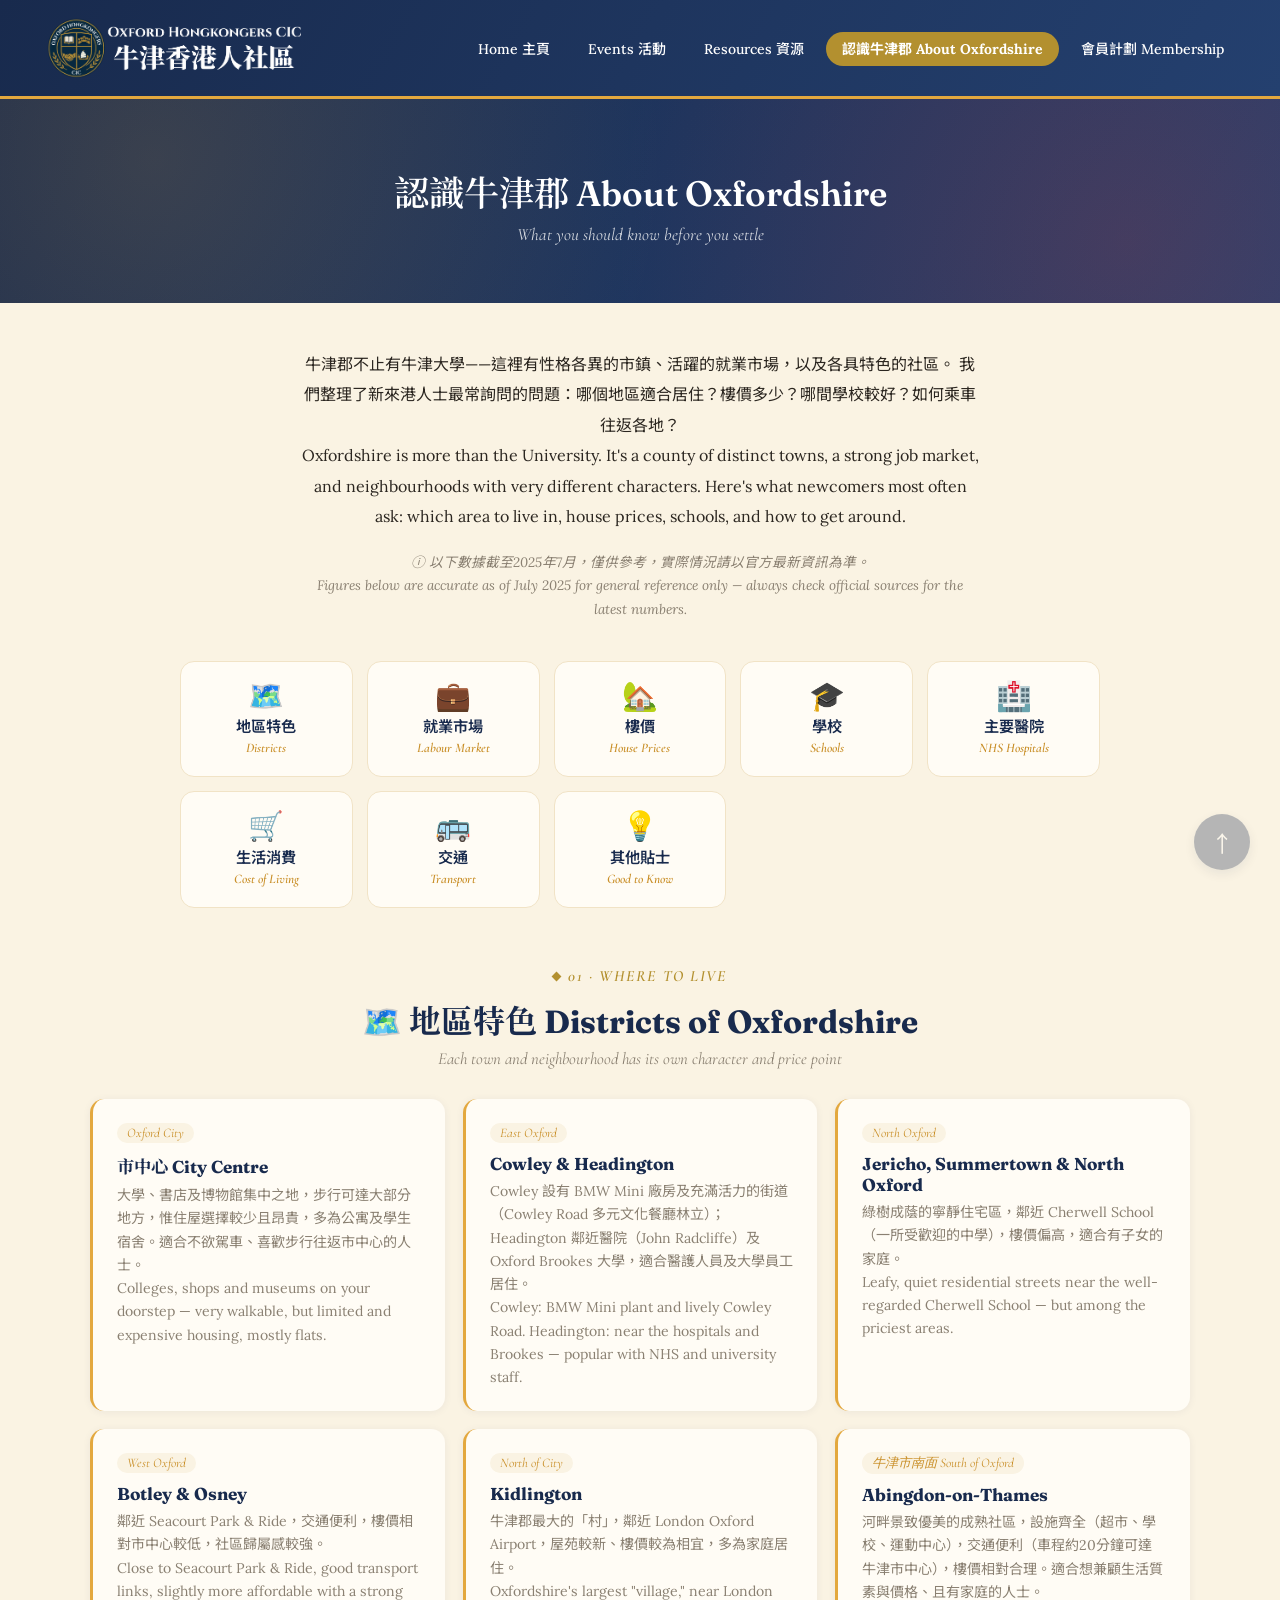
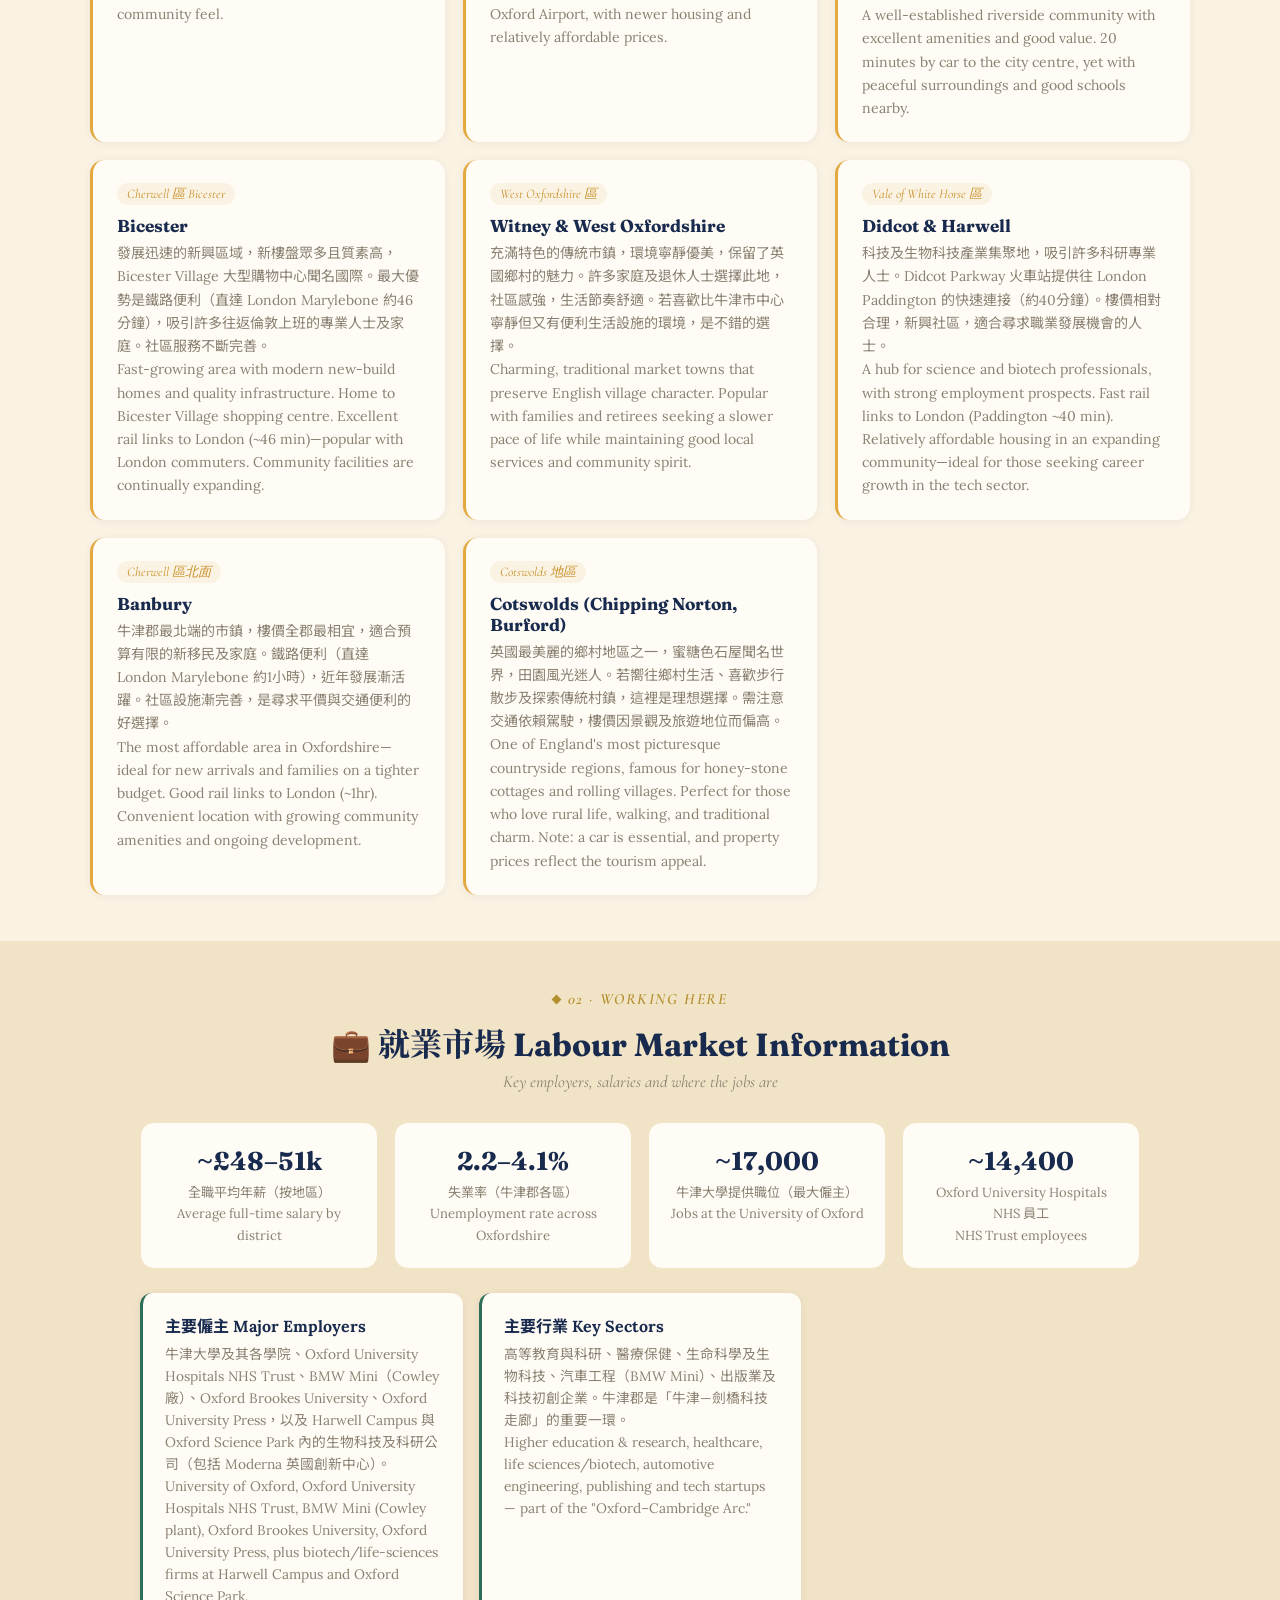
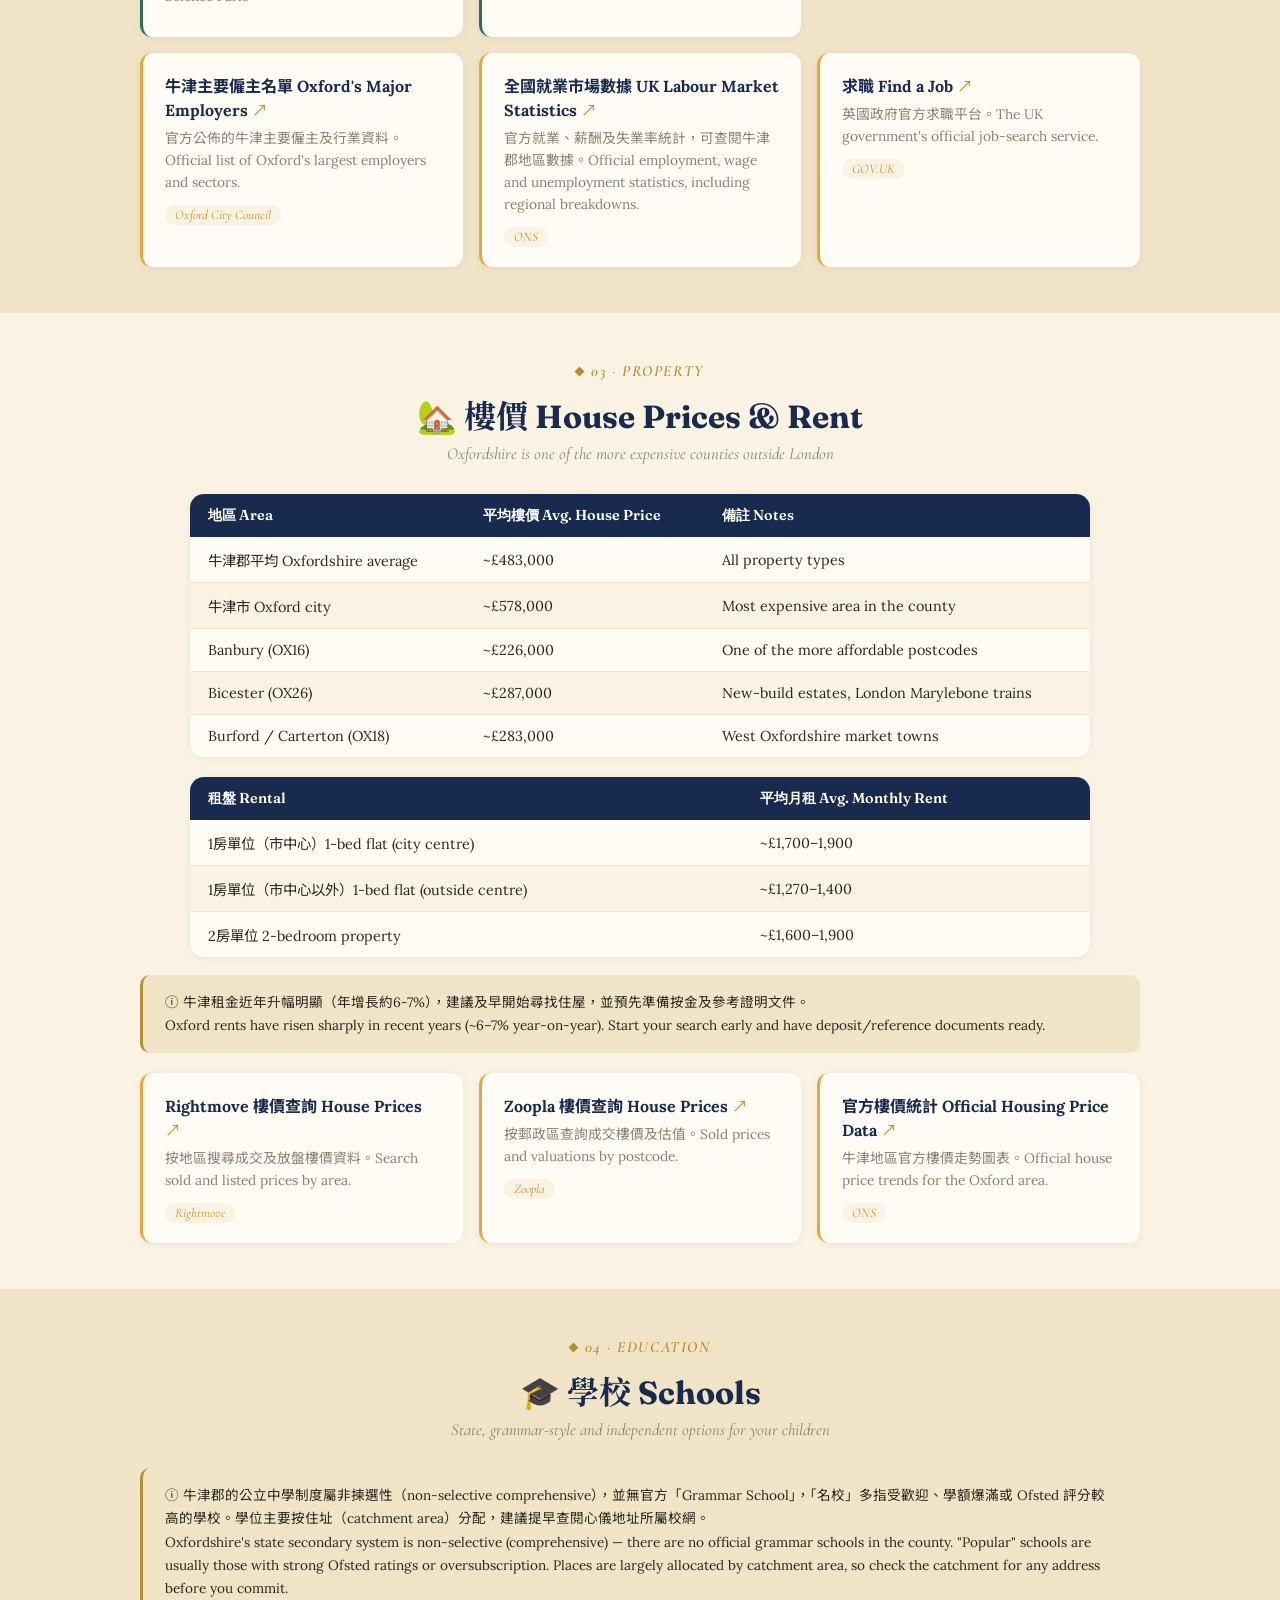
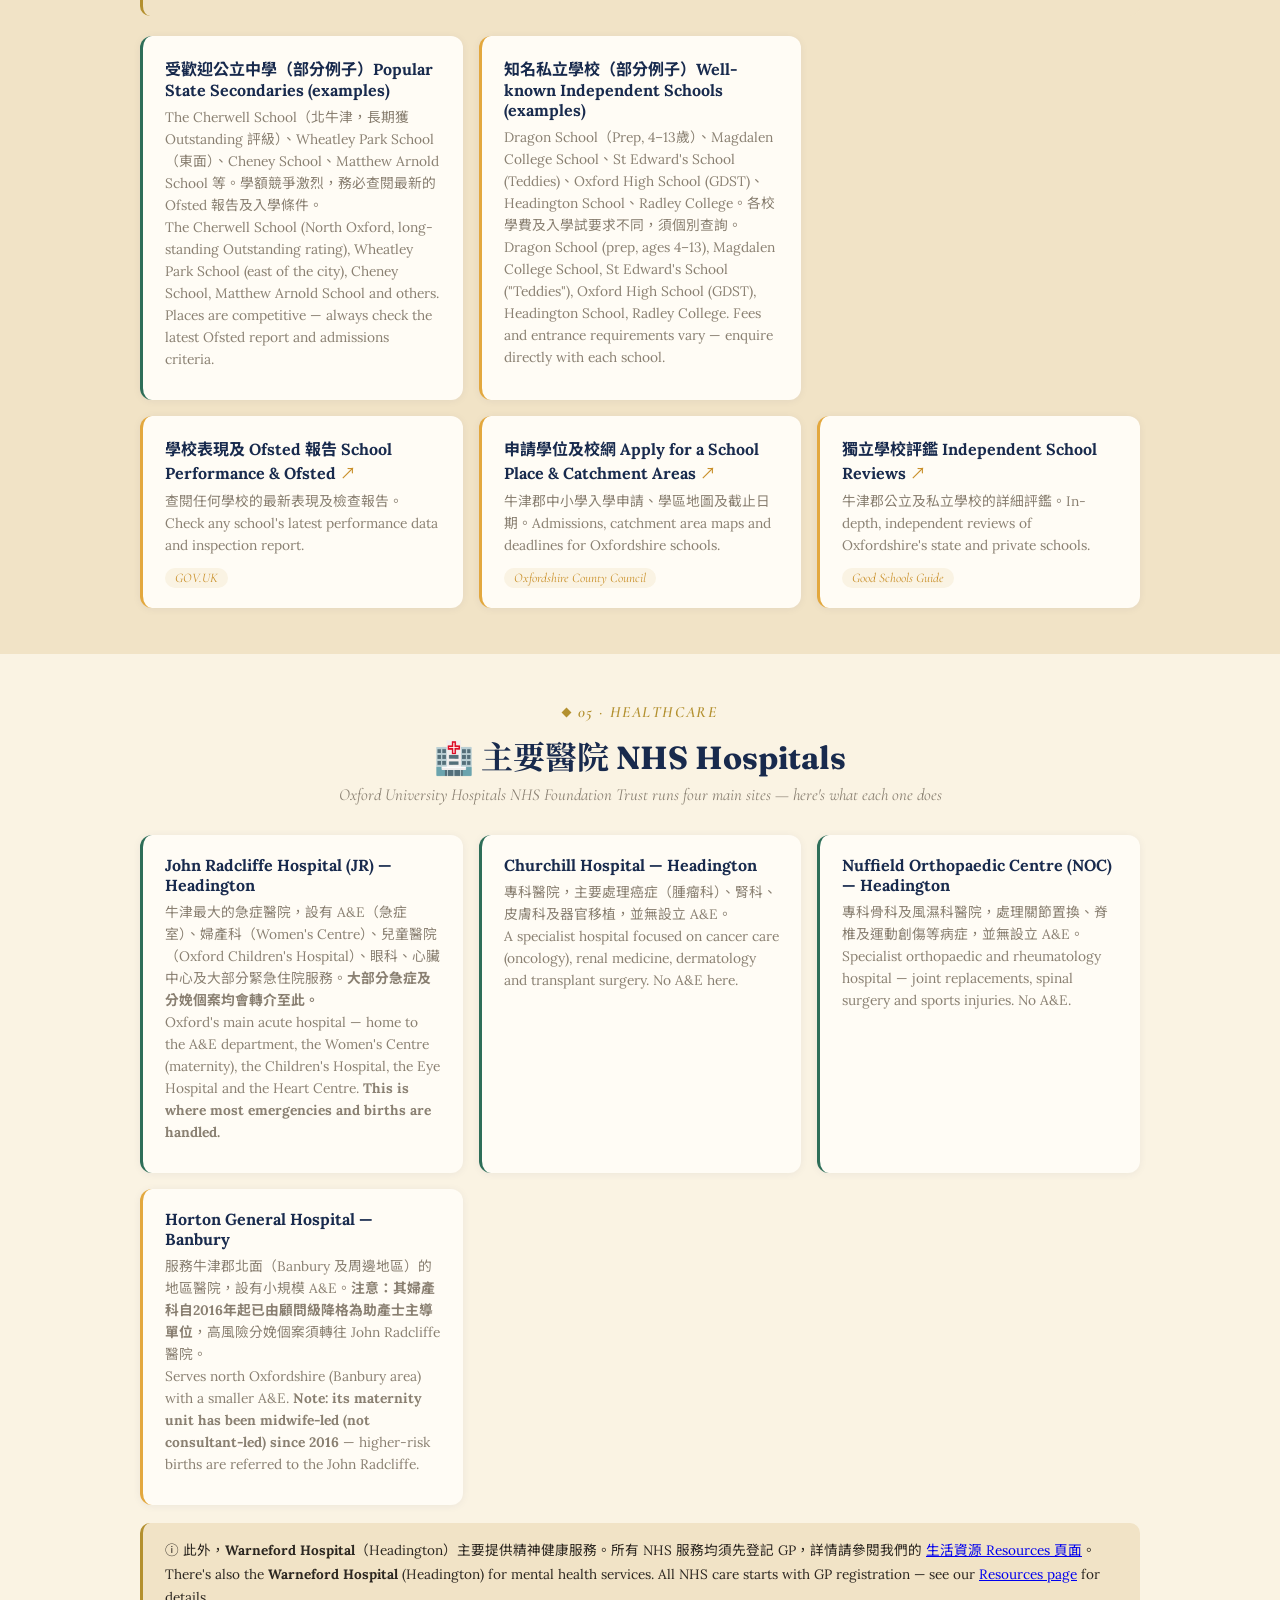
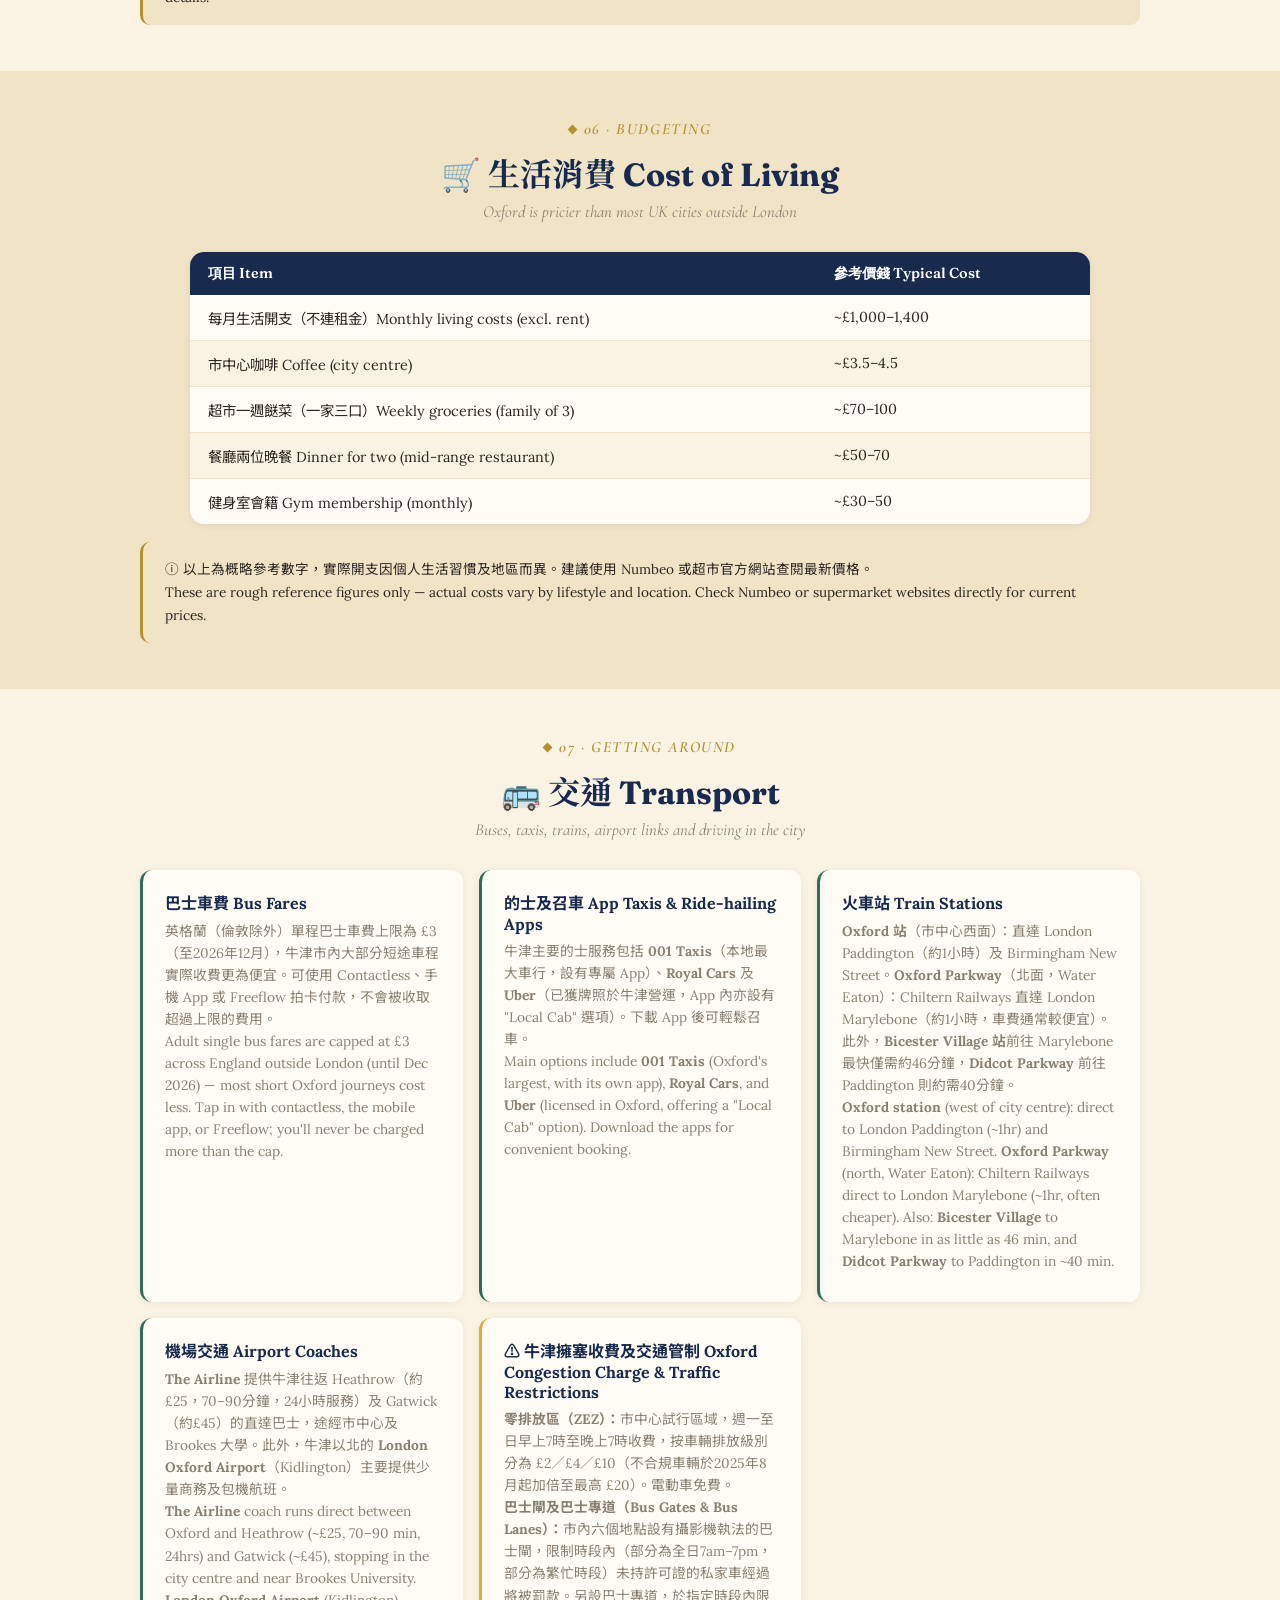
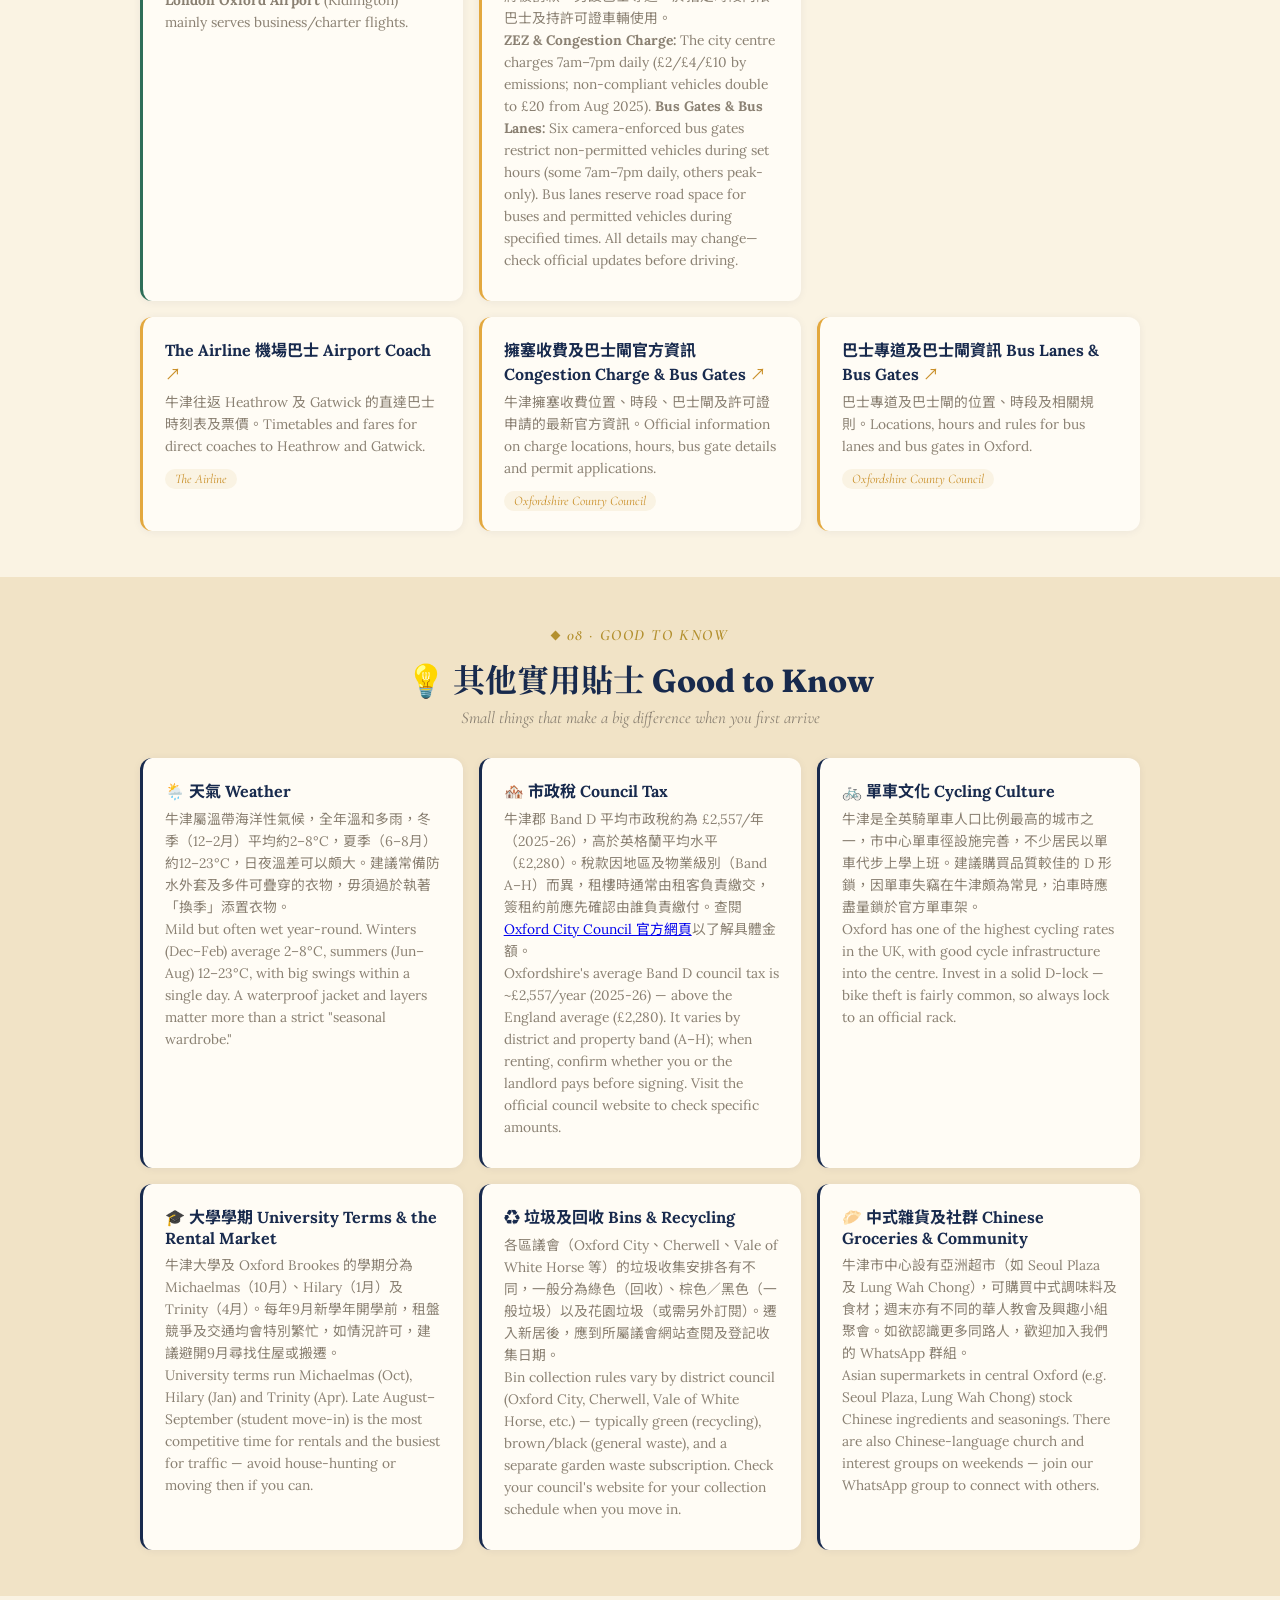
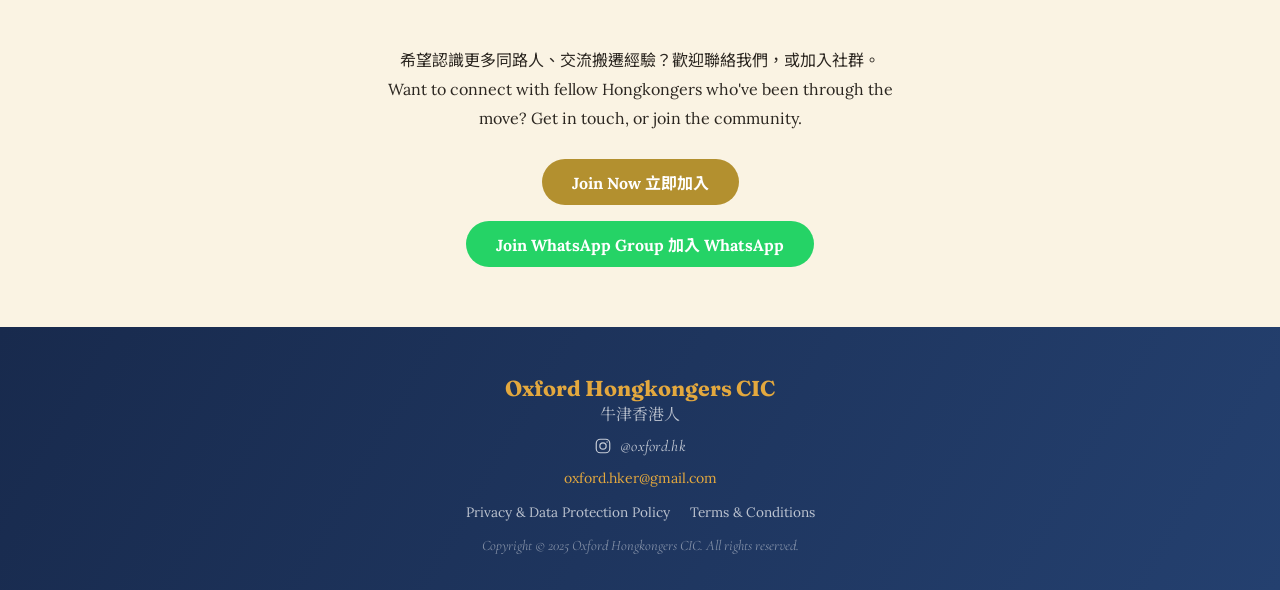
==== about-oxfordshire.html @ fb03f6d5 "Make sticky bar appear only after cat-grid scroll, preserve hero section visibility" ====
<!DOCTYPE html>
<html lang="zh-Hant">
<head>
  <meta charset="UTF-8" />
  <meta name="viewport" content="width=device-width, initial-scale=1.0" />
  <meta name="description" content="A practical guide to Oxfordshire for newcomers — districts, house prices, schools, jobs, cost of living and transport, written for Hongkongers settling in Oxford." />
  <meta name="keywords" content="Oxfordshire guide, Oxford districts, Oxford house prices, Oxford schools, Oxford transport, Oxford cost of living, Hong Kong, BNO" />
  <meta name="robots" content="index, follow" />

  <!-- Open Graph Tags -->
  <meta property="og:title" content="About Oxfordshire — What You Should Know | Oxford Hongkongers CIC" />
  <meta property="og:description" content="Districts, house prices, schools, jobs market, cost of living and transport — a practical guide for newcomers to Oxfordshire." />
  <meta property="og:type" content="website" />
  <meta property="og:url" content="https://oxford-hk.com/about-oxfordshire.html" />

  <title>About Oxfordshire 認識牛津郡 | Oxford Hongkongers CIC</title>
  <link rel="canonical" href="https://oxford-hk.com/about-oxfordshire.html" />
  <link rel="preconnect" href="https://fonts.googleapis.com" />
  <link rel="preconnect" href="https://fonts.gstatic.com" crossorigin />
  <link href="https://fonts.googleapis.com/css2?family=Fraunces:opsz,wght@9..144,400;9..144,600;9..144,700;9..144,900&family=Noto+Serif+TC:wght@700;900&family=Lora:ital,wght@0,400;0,500;0,600;1,400;1,500&family=Noto+Sans+TC:wght@400;500;700&family=Cormorant+Garamond:ital,wght@0,500;0,600;0,700;1,500;1,600&display=swap" rel="stylesheet" />
  <link rel="stylesheet" href="styles.css" />
</head>
<body>

  <nav>
    <a href="index.html" class="nav-logo">
      <img src="LOGO/Oxford Hongkongers Logo (W).png" alt="Oxford Hongkongers CIC - Community for Hong Kong residents" class="logo-img" />
    </a>
    <div class="hamburger" id="hamburger">
      <span></span>
      <span></span>
      <span></span>
    </div>
    <ul class="nav-links" id="navLinks">
      <li><a href="index.html">Home 主頁</a></li>
      <li><a href="events.html">Events 活動</a></li>
      <li><a href="resources.html">Resources 資源</a></li>
      <li><a href="about-oxfordshire.html" class="active">認識牛津郡 About Oxfordshire</a></li>
      <li><a href="membership.html">會員計劃 Membership</a></li>
    </ul>
  </nav>

  <script>
    const hamburger = document.getElementById('hamburger');
    const navLinks = document.getElementById('navLinks');
    hamburger.addEventListener('click', () => {
      hamburger.classList.toggle('active');
      navLinks.classList.toggle('active');
    });
    document.querySelectorAll('.nav-links a').forEach(link => {
      link.addEventListener('click', () => {
        hamburger.classList.remove('active');
        navLinks.classList.remove('active');
      });
    });
  </script>

  <div class="page-hero">
    <h1>認識牛津郡 About Oxfordshire</h1>
    <p class="sub">What you should know before you settle</p>
  </div>

  <!-- INTRO + QUICK NAV -->
  <div class="resource-intro">
    <p>
      牛津郡不止有牛津大學——這裡有性格各異的市鎮、活躍的就業市場，以及各具特色的社區。
      我們整理了新來港人士最常詢問的問題：哪個地區適合居住？樓價多少？哪間學校較好？如何乘車往返各地？<br />
      Oxfordshire is more than the University. It's a county of distinct towns, a strong job market,
      and neighbourhoods with very different characters. Here's what newcomers most often ask:
      which area to live in, house prices, schools, and how to get around.
    </p>
    <p class="disclaimer">
      ⓘ 以下數據截至2025年7月，僅供參考，實際情況請以官方最新資訊為準。<br />
      Figures below are accurate as of July 2025 for general reference only — always check official sources for the latest numbers.
    </p>
  </div>

  <div class="cat-grid">
    <a class="cat-card" href="#districts"><span>🗺️</span>地區特色<small>Districts</small></a>
    <a class="cat-card" href="#jobs"><span>💼</span>就業市場<small>Labour Market</small></a>
    <a class="cat-card" href="#housing"><span>🏡</span>樓價<small>House Prices</small></a>
    <a class="cat-card" href="#schools"><span>🎓</span>學校<small>Schools</small></a>
    <a class="cat-card" href="#hospitals"><span>🏥</span>主要醫院<small>NHS Hospitals</small></a>
    <a class="cat-card" href="#living"><span>🛒</span>生活消費<small>Cost of Living</small></a>
    <a class="cat-card" href="#transport"><span>🚌</span>交通<small>Transport</small></a>
    <a class="cat-card" href="#tips"><span>💡</span>其他貼士<small>Good to Know</small></a>
  </div>

  <!-- STICKY CATEGORY BAR -->
  <div class="sticky-categories">
    <div class="sticky-categories-inner">
      <span class="sticky-categories-label">Jump to:</span>
      <a class="sticky-cat-link" href="#districts">地區</a>
      <a class="sticky-cat-link" href="#jobs">就業</a>
      <a class="sticky-cat-link" href="#housing">樓價</a>
      <a class="sticky-cat-link" href="#schools">學校</a>
      <a class="sticky-cat-link" href="#hospitals">醫院</a>
      <a class="sticky-cat-link" href="#living">消費</a>
      <a class="sticky-cat-link" href="#transport">交通</a>
      <a class="sticky-cat-link" href="#tips">貼士</a>
    </div>
  </div>

  <!-- DISTRICTS -->
  <section class="resource-section" id="districts">
    <div class="section-title" style="padding-top:0;">
      <div class="eyebrow">01 · Where to Live</div>
      <h2>🗺️ 地區特色 Districts of Oxfordshire</h2>
      <p class="sub">Each town and neighbourhood has its own character and price point</p>
    </div>
    <div class="district-grid">
      <div class="district-card">
        <span class="d-tag">Oxford City</span>
        <h3>市中心 City Centre</h3>
        <p>大學、書店及博物館集中之地，步行可達大部分地方，惟住屋選擇較少且昂貴，多為公寓及學生宿舍。適合不欲駕車、喜歡步行往返市中心的人士。<br />Colleges, shops and museums on your doorstep — very walkable, but limited and expensive housing, mostly flats.</p>
      </div>
      <div class="district-card">
        <span class="d-tag">East Oxford</span>
        <h3>Cowley &amp; Headington</h3>
        <p>Cowley 設有 BMW Mini 廠房及充滿活力的街道（Cowley Road 多元文化餐廳林立）；Headington 鄰近醫院（John Radcliffe）及 Oxford Brookes 大學，適合醫護人員及大學員工居住。<br />Cowley: BMW Mini plant and lively Cowley Road. Headington: near the hospitals and Brookes — popular with NHS and university staff.</p>
      </div>
      <div class="district-card">
        <span class="d-tag">North Oxford</span>
        <h3>Jericho, Summertown &amp; North Oxford</h3>
        <p>綠樹成蔭的寧靜住宅區，鄰近 Cherwell School（一所受歡迎的中學），樓價偏高，適合有子女的家庭。<br />Leafy, quiet residential streets near the well-regarded Cherwell School — but among the priciest areas.</p>
      </div>
      <div class="district-card">
        <span class="d-tag">West Oxford</span>
        <h3>Botley &amp; Osney</h3>
        <p>鄰近 Seacourt Park &amp; Ride，交通便利，樓價相對市中心較低，社區歸屬感較強。<br />Close to Seacourt Park &amp; Ride, good transport links, slightly more affordable with a strong community feel.</p>
      </div>
      <div class="district-card">
        <span class="d-tag">North of City</span>
        <h3>Kidlington</h3>
        <p>牛津郡最大的「村」，鄰近 London Oxford Airport，屋苑較新、樓價較為相宜，多為家庭居住。<br />Oxfordshire's largest "village," near London Oxford Airport, with newer housing and relatively affordable prices.</p>
      </div>
      <div class="district-card">
        <span class="d-tag">牛津市南面 South of Oxford</span>
        <h3>Abingdon-on-Thames</h3>
        <p>河畔景致優美的成熟社區，設施齊全（超市、學校、運動中心），交通便利（車程約20分鐘可達牛津市中心），樓價相對合理。適合想兼顧生活質素與價格、且有家庭的人士。<br />A well-established riverside community with excellent amenities and good value. 20 minutes by car to the city centre, yet with peaceful surroundings and good schools nearby.</p>
      </div>
      <div class="district-card">
        <span class="d-tag">Cherwell 區 Bicester</span>
        <h3>Bicester</h3>
        <p>發展迅速的新興區域，新樓盤眾多且質素高，Bicester Village 大型購物中心聞名國際。最大優勢是鐵路便利（直達 London Marylebone 約46分鐘），吸引許多往返倫敦上班的專業人士及家庭。社區服務不斷完善。<br />Fast-growing area with modern new-build homes and quality infrastructure. Home to Bicester Village shopping centre. Excellent rail links to London (~46 min)—popular with London commuters. Community facilities are continually expanding.</p>
      </div>
      <div class="district-card">
        <span class="d-tag">West Oxfordshire 區</span>
        <h3>Witney &amp; West Oxfordshire</h3>
        <p>充滿特色的傳統市鎮，環境寧靜優美，保留了英國鄉村的魅力。許多家庭及退休人士選擇此地，社區感強，生活節奏舒適。若喜歡比牛津市中心寧靜但又有便利生活設施的環境，是不錯的選擇。<br />Charming, traditional market towns that preserve English village character. Popular with families and retirees seeking a slower pace of life while maintaining good local services and community spirit.</p>
      </div>
      <div class="district-card">
        <span class="d-tag">Vale of White Horse 區</span>
        <h3>Didcot &amp; Harwell</h3>
        <p>科技及生物科技產業集聚地，吸引許多科研專業人士。Didcot Parkway 火車站提供往 London Paddington 的快速連接（約40分鐘）。樓價相對合理，新興社區，適合尋求職業發展機會的人士。<br />A hub for science and biotech professionals, with strong employment prospects. Fast rail links to London (Paddington ~40 min). Relatively affordable housing in an expanding community—ideal for those seeking career growth in the tech sector.</p>
      </div>
      <div class="district-card">
        <span class="d-tag">Cherwell 區北面</span>
        <h3>Banbury</h3>
        <p>牛津郡最北端的市鎮，樓價全郡最相宜，適合預算有限的新移民及家庭。鐵路便利（直達 London Marylebone 約1小時），近年發展漸活躍。社區設施漸完善，是尋求平價與交通便利的好選擇。<br />The most affordable area in Oxfordshire—ideal for new arrivals and families on a tighter budget. Good rail links to London (~1hr). Convenient location with growing community amenities and ongoing development.</p>
      </div>
      <div class="district-card">
        <span class="d-tag">Cotswolds 地區</span>
        <h3>Cotswolds (Chipping Norton, Burford)</h3>
        <p>英國最美麗的鄉村地區之一，蜜糖色石屋聞名世界，田園風光迷人。若嚮往鄉村生活、喜歡步行散步及探索傳統村鎮，這裡是理想選擇。需注意交通依賴駕駛，樓價因景觀及旅遊地位而偏高。<br />One of England's most picturesque countryside regions, famous for honey-stone cottages and rolling villages. Perfect for those who love rural life, walking, and traditional charm. Note: a car is essential, and property prices reflect the tourism appeal.</p>
      </div>
    </div>
  </section>

  <!-- LABOUR MARKET -->
  <section class="resource-section alt" id="jobs">
    <div class="section-title" style="padding-top:0;">
      <div class="eyebrow">02 · Working Here</div>
      <h2>💼 就業市場 Labour Market Information</h2>
      <p class="sub">Key employers, salaries and where the jobs are</p>
    </div>

    <div class="stat-grid">
      <div class="stat-card">
        <span class="stat-num">~£48–51k</span>
        <span class="stat-label">全職平均年薪（按地區）<br />Average full-time salary by district</span>
      </div>
      <div class="stat-card">
        <span class="stat-num">2.2–4.1%</span>
        <span class="stat-label">失業率（牛津郡各區）<br />Unemployment rate across Oxfordshire</span>
      </div>
      <div class="stat-card">
        <span class="stat-num">~17,000</span>
        <span class="stat-label">牛津大學提供職位（最大僱主）<br />Jobs at the University of Oxford</span>
      </div>
      <div class="stat-card">
        <span class="stat-num">~14,400</span>
        <span class="stat-label">Oxford University Hospitals NHS 員工<br />NHS Trust employees</span>
      </div>
    </div>

    <div class="resource-list" style="margin-top:24px;">
      <div class="resource-item" style="border-left-color:var(--jade);">
        <div class="r-title">主要僱主 Major Employers</div>
        <div class="r-desc">牛津大學及其各學院、Oxford University Hospitals NHS Trust、BMW Mini（Cowley 廠）、Oxford Brookes University、Oxford University Press，以及 Harwell Campus 與 Oxford Science Park 內的生物科技及科研公司（包括 Moderna 英國創新中心）。<br />University of Oxford, Oxford University Hospitals NHS Trust, BMW Mini (Cowley plant), Oxford Brookes University, Oxford University Press, plus biotech/life-sciences firms at Harwell Campus and Oxford Science Park.</div>
      </div>
      <div class="resource-item" style="border-left-color:var(--jade);">
        <div class="r-title">主要行業 Key Sectors</div>
        <div class="r-desc">高等教育與科研、醫療保健、生命科學及生物科技、汽車工程（BMW Mini）、出版業及科技初創企業。牛津郡是「牛津—劍橋科技走廊」的重要一環。<br />Higher education & research, healthcare, life sciences/biotech, automotive engineering, publishing and tech startups — part of the "Oxford–Cambridge Arc."</div>
      </div>
    </div>

    <div class="resource-list" style="margin-top:16px;">
      <a class="resource-item" href="https://www.oxford.gov.uk/oxfords-economy/major-employers?utm_source=oxfordhkcic" target="_blank" rel="noopener">
        <div class="r-title">牛津主要僱主名單 Oxford's Major Employers <span class="r-arrow">↗</span></div>
        <div class="r-desc">官方公佈的牛津主要僱主及行業資料。Official list of Oxford's largest employers and sectors.</div>
        <span class="r-source">Oxford City Council</span>
      </a>
      <a class="resource-item" href="https://www.ons.gov.uk/employmentandlabourmarket?utm_source=oxfordhkcic" target="_blank" rel="noopener">
        <div class="r-title">全國就業市場數據 UK Labour Market Statistics <span class="r-arrow">↗</span></div>
        <div class="r-desc">官方就業、薪酬及失業率統計，可查閱牛津郡地區數據。Official employment, wage and unemployment statistics, including regional breakdowns.</div>
        <span class="r-source">ONS</span>
      </a>
      <a class="resource-item" href="https://www.gov.uk/find-a-job?utm_source=oxfordhkcic" target="_blank" rel="noopener">
        <div class="r-title">求職 Find a Job <span class="r-arrow">↗</span></div>
        <div class="r-desc">英國政府官方求職平台。The UK government's official job-search service.</div>
        <span class="r-source">GOV.UK</span>
      </a>
    </div>
  </section>

  <!-- HOUSE PRICES -->
  <section class="resource-section" id="housing">
    <div class="section-title" style="padding-top:0;">
      <div class="eyebrow">03 · Property</div>
      <h2>🏡 樓價 House Prices &amp; Rent</h2>
      <p class="sub">Oxfordshire is one of the more expensive counties outside London</p>
    </div>

    <div class="info-table-wrap">
      <table class="info-table">
        <thead>
          <tr>
            <th>地區 Area</th>
            <th>平均樓價 Avg. House Price</th>
            <th>備註 Notes</th>
          </tr>
        </thead>
        <tbody>
          <tr>
            <td>牛津郡平均 Oxfordshire average</td>
            <td>~£483,000</td>
            <td>All property types</td>
          </tr>
          <tr>
            <td>牛津市 Oxford city</td>
            <td>~£578,000</td>
            <td>Most expensive area in the county</td>
          </tr>
          <tr>
            <td>Banbury (OX16)</td>
            <td>~£226,000</td>
            <td>One of the more affordable postcodes</td>
          </tr>
          <tr>
            <td>Bicester (OX26)</td>
            <td>~£287,000</td>
            <td>New-build estates, London Marylebone trains</td>
          </tr>
          <tr>
            <td>Burford / Carterton (OX18)</td>
            <td>~£283,000</td>
            <td>West Oxfordshire market towns</td>
          </tr>
        </tbody>
      </table>
    </div>

    <div class="info-table-wrap" style="margin-top:20px;">
      <table class="info-table">
        <thead>
          <tr>
            <th>租盤 Rental</th>
            <th>平均月租 Avg. Monthly Rent</th>
          </tr>
        </thead>
        <tbody>
          <tr>
            <td>1房單位（市中心）1-bed flat (city centre)</td>
            <td>~£1,700–1,900</td>
          </tr>
          <tr>
            <td>1房單位（市中心以外）1-bed flat (outside centre)</td>
            <td>~£1,270–1,400</td>
          </tr>
          <tr>
            <td>2房單位 2-bedroom property</td>
            <td>~£1,600–1,900</td>
          </tr>
        </tbody>
      </table>
    </div>

    <div class="note-box">
      ⓘ 牛津租金近年升幅明顯（年增長約6-7%），建議及早開始尋找住屋，並預先準備按金及參考證明文件。<br />
      Oxford rents have risen sharply in recent years (~6–7% year-on-year). Start your search early and have deposit/reference documents ready.
    </div>

    <div class="resource-list" style="margin-top:20px;">
      <a class="resource-item" href="https://www.rightmove.co.uk/house-prices/oxfordshire.html?utm_source=oxfordhkcic" target="_blank" rel="noopener">
        <div class="r-title">Rightmove 樓價查詢 House Prices <span class="r-arrow">↗</span></div>
        <div class="r-desc">按地區搜尋成交及放盤樓價資料。Search sold and listed prices by area.</div>
        <span class="r-source">Rightmove</span>
      </a>
      <a class="resource-item" href="https://www.zoopla.co.uk/house-prices/oxfordshire/?utm_source=oxfordhkcic" target="_blank" rel="noopener">
        <div class="r-title">Zoopla 樓價查詢 House Prices <span class="r-arrow">↗</span></div>
        <div class="r-desc">按郵政區查詢成交樓價及估值。Sold prices and valuations by postcode.</div>
        <span class="r-source">Zoopla</span>
      </a>
      <a class="resource-item" href="https://www.ons.gov.uk/visualisations/housingpriceslocal/E07000178/?utm_source=oxfordhkcic" target="_blank" rel="noopener">
        <div class="r-title">官方樓價統計 Official Housing Price Data <span class="r-arrow">↗</span></div>
        <div class="r-desc">牛津地區官方樓價走勢圖表。Official house price trends for the Oxford area.</div>
        <span class="r-source">ONS</span>
      </a>
    </div>
  </section>

  <!-- SCHOOLS -->
  <section class="resource-section alt" id="schools">
    <div class="section-title" style="padding-top:0;">
      <div class="eyebrow">04 · Education</div>
      <h2>🎓 學校 Schools</h2>
      <p class="sub">State, grammar-style and independent options for your children</p>
    </div>

    <div class="note-box">
      ⓘ 牛津郡的公立中學制度屬非揀選性（non-selective comprehensive），並無官方「Grammar School」，「名校」多指受歡迎、學額爆滿或 Ofsted 評分較高的學校。學位主要按住址（catchment area）分配，建議提早查閱心儀地址所屬校網。<br />
      Oxfordshire's state secondary system is non-selective (comprehensive) — there are no official grammar schools in the county. "Popular" schools are usually those with strong Ofsted ratings or oversubscription. Places are largely allocated by catchment area, so check the catchment for any address before you commit.
    </div>

    <div class="resource-list" style="margin-top:20px;">
      <div class="resource-item" style="border-left-color:var(--jade);">
        <div class="r-title">受歡迎公立中學（部分例子）Popular State Secondaries (examples)</div>
        <div class="r-desc">The Cherwell School（北牛津，長期獲 Outstanding 評級）、Wheatley Park School（東面）、Cheney School、Matthew Arnold School 等。學額競爭激烈，務必查閱最新的 Ofsted 報告及入學條件。<br />The Cherwell School (North Oxford, long-standing Outstanding rating), Wheatley Park School (east of the city), Cheney School, Matthew Arnold School and others. Places are competitive — always check the latest Ofsted report and admissions criteria.</div>
      </div>
      <div class="resource-item" style="border-left-color:var(--gold);">
        <div class="r-title">知名私立學校（部分例子）Well-known Independent Schools (examples)</div>
        <div class="r-desc">Dragon School（Prep, 4–13歲）、Magdalen College School、St Edward's School (Teddies)、Oxford High School (GDST)、Headington School、Radley College。各校學費及入學試要求不同，須個別查詢。<br />Dragon School (prep, ages 4–13), Magdalen College School, St Edward's School ("Teddies"), Oxford High School (GDST), Headington School, Radley College. Fees and entrance requirements vary — enquire directly with each school.</div>
      </div>
    </div>

    <div class="resource-list" style="margin-top:16px;">
      <a class="resource-item" href="https://www.gov.uk/school-performance-tables?utm_source=oxfordhkcic" target="_blank" rel="noopener">
        <div class="r-title">學校表現及 Ofsted 報告 School Performance &amp; Ofsted <span class="r-arrow">↗</span></div>
        <div class="r-desc">查閱任何學校的最新表現及檢查報告。Check any school's latest performance data and inspection report.</div>
        <span class="r-source">GOV.UK</span>
      </a>
      <a class="resource-item" href="https://www.oxfordshire.gov.uk/residents/schools/apply-school-place?utm_source=oxfordhkcic" target="_blank" rel="noopener">
        <div class="r-title">申請學位及校網 Apply for a School Place &amp; Catchment Areas <span class="r-arrow">↗</span></div>
        <div class="r-desc">牛津郡中小學入學申請、學區地圖及截止日期。Admissions, catchment area maps and deadlines for Oxfordshire schools.</div>
        <span class="r-source">Oxfordshire County Council</span>
      </a>
      <a class="resource-item" href="https://www.goodschoolsguide.co.uk/best-schools/oxford-and-oxfordshire?utm_source=oxfordhkcic" target="_blank" rel="noopener">
        <div class="r-title">獨立學校評鑑 Independent School Reviews <span class="r-arrow">↗</span></div>
        <div class="r-desc">牛津郡公立及私立學校的詳細評鑑。In-depth, independent reviews of Oxfordshire's state and private schools.</div>
        <span class="r-source">Good Schools Guide</span>
      </a>
    </div>
  </section>

  <!-- NHS HOSPITALS -->
  <section class="resource-section" id="hospitals">
    <div class="section-title" style="padding-top:0;">
      <div class="eyebrow">05 · Healthcare</div>
      <h2>🏥 主要醫院 NHS Hospitals</h2>
      <p class="sub">Oxford University Hospitals NHS Foundation Trust runs four main sites — here's what each one does</p>
    </div>

    <div class="resource-list">
      <div class="resource-item" style="border-left-color:var(--jade);">
        <div class="r-title">John Radcliffe Hospital (JR) — Headington</div>
        <div class="r-desc">牛津最大的急症醫院，設有 A&amp;E（急症室）、婦產科（Women's Centre）、兒童醫院（Oxford Children's Hospital）、眼科、心臟中心及大部分緊急住院服務。<strong>大部分急症及分娩個案均會轉介至此。</strong><br />Oxford's main acute hospital — home to the A&amp;E department, the Women's Centre (maternity), the Children's Hospital, the Eye Hospital and the Heart Centre. <strong>This is where most emergencies and births are handled.</strong></div>
      </div>
      <div class="resource-item" style="border-left-color:var(--jade);">
        <div class="r-title">Churchill Hospital — Headington</div>
        <div class="r-desc">專科醫院，主要處理癌症（腫瘤科）、腎科、皮膚科及器官移植，並無設立 A&amp;E。<br />A specialist hospital focused on cancer care (oncology), renal medicine, dermatology and transplant surgery. No A&amp;E here.</div>
      </div>
      <div class="resource-item" style="border-left-color:var(--jade);">
        <div class="r-title">Nuffield Orthopaedic Centre (NOC) — Headington</div>
        <div class="r-desc">專科骨科及風濕科醫院，處理關節置換、脊椎及運動創傷等病症，並無設立 A&amp;E。<br />Specialist orthopaedic and rheumatology hospital — joint replacements, spinal surgery and sports injuries. No A&amp;E.</div>
      </div>
      <div class="resource-item" style="border-left-color:var(--gold);">
        <div class="r-title">Horton General Hospital — Banbury</div>
        <div class="r-desc">服務牛津郡北面（Banbury 及周邊地區）的地區醫院，設有小規模 A&amp;E。<strong>注意：其婦產科自2016年起已由顧問級降格為助產士主導單位</strong>，高風險分娩個案須轉往 John Radcliffe 醫院。<br />Serves north Oxfordshire (Banbury area) with a smaller A&amp;E. <strong>Note: its maternity unit has been midwife-led (not consultant-led) since 2016</strong> — higher-risk births are referred to the John Radcliffe.</div>
      </div>
    </div>

    <div class="note-box">
      ⓘ 此外，<strong>Warneford Hospital</strong>（Headington）主要提供精神健康服務。所有 NHS 服務均須先登記 GP，詳情請參閱我們的
      <a href="resources.html#health">生活資源 Resources 頁面</a>。<br />
      There's also the <strong>Warneford Hospital</strong> (Headington) for mental health services. All NHS care starts with GP registration — see our <a href="resources.html#health">Resources page</a> for details.
    </div>
  </section>

  <!-- COST OF LIVING -->
  <section class="resource-section alt" id="living">
    <div class="section-title" style="padding-top:0;">
      <div class="eyebrow">06 · Budgeting</div>
      <h2>🛒 生活消費 Cost of Living</h2>
      <p class="sub">Oxford is pricier than most UK cities outside London</p>
    </div>

    <div class="info-table-wrap">
      <table class="info-table">
        <thead>
          <tr>
            <th>項目 Item</th>
            <th>參考價錢 Typical Cost</th>
          </tr>
        </thead>
        <tbody>
          <tr>
            <td>每月生活開支（不連租金）Monthly living costs (excl. rent)</td>
            <td>~£1,000–1,400</td>
          </tr>
          <tr>
            <td>市中心咖啡 Coffee (city centre)</td>
            <td>~£3.5–4.5</td>
          </tr>
          <tr>
            <td>超市一週餸菜（一家三口）Weekly groceries (family of 3)</td>
            <td>~£70–100</td>
          </tr>
          <tr>
            <td>餐廳兩位晚餐 Dinner for two (mid-range restaurant)</td>
            <td>~£50–70</td>
          </tr>
          <tr>
            <td>健身室會籍 Gym membership (monthly)</td>
            <td>~£30–50</td>
          </tr>
        </tbody>
      </table>
    </div>

    <div class="note-box">
      ⓘ 以上為概略參考數字，實際開支因個人生活習慣及地區而異。建議使用 Numbeo 或超市官方網站查閱最新價格。<br />
      These are rough reference figures only — actual costs vary by lifestyle and location. Check Numbeo or supermarket websites directly for current prices.
    </div>
  </section>

  <!-- TRANSPORT -->
  <section class="resource-section" id="transport">
    <div class="section-title" style="padding-top:0;">
      <div class="eyebrow">07 · Getting Around</div>
      <h2>🚌 交通 Transport</h2>
      <p class="sub">Buses, taxis, trains, airport links and driving in the city</p>
    </div>

    <div class="resource-list">
      <div class="resource-item" style="border-left-color:var(--jade);">
        <div class="r-title">巴士車費 Bus Fares</div>
        <div class="r-desc">英格蘭（倫敦除外）單程巴士車費上限為 £3（至2026年12月），牛津市內大部分短途車程實際收費更為便宜。可使用 Contactless、手機 App 或 Freeflow 拍卡付款，不會被收取超過上限的費用。<br />Adult single bus fares are capped at £3 across England outside London (until Dec 2026) — most short Oxford journeys cost less. Tap in with contactless, the mobile app, or Freeflow; you'll never be charged more than the cap.</div>
      </div>
      <div class="resource-item" style="border-left-color:var(--jade);">
        <div class="r-title">的士及召車 App Taxis &amp; Ride-hailing Apps</div>
        <div class="r-desc">牛津主要的士服務包括 <strong>001 Taxis</strong>（本地最大車行，設有專屬 App）、<strong>Royal Cars</strong> 及 <strong>Uber</strong>（已獲牌照於牛津營運，App 內亦設有 "Local Cab" 選項）。下載 App 後可輕鬆召車。<br />Main options include <strong>001 Taxis</strong> (Oxford's largest, with its own app), <strong>Royal Cars</strong>, and <strong>Uber</strong> (licensed in Oxford, offering a "Local Cab" option). Download the apps for convenient booking.</div>
      </div>
      <div class="resource-item" style="border-left-color:var(--jade);">
        <div class="r-title">火車站 Train Stations</div>
        <div class="r-desc"><strong>Oxford 站</strong>（市中心西面）：直達 London Paddington（約1小時）及 Birmingham New Street。<strong>Oxford Parkway</strong>（北面，Water Eaton）：Chiltern Railways 直達 London Marylebone（約1小時，車費通常較便宜）。此外，<strong>Bicester Village 站</strong>前往 Marylebone 最快僅需約46分鐘，<strong>Didcot Parkway</strong> 前往 Paddington 則約需40分鐘。<br /><strong>Oxford station</strong> (west of city centre): direct to London Paddington (~1hr) and Birmingham New Street. <strong>Oxford Parkway</strong> (north, Water Eaton): Chiltern Railways direct to London Marylebone (~1hr, often cheaper). Also: <strong>Bicester Village</strong> to Marylebone in as little as 46 min, and <strong>Didcot Parkway</strong> to Paddington in ~40 min.</div>
      </div>
      <div class="resource-item" style="border-left-color:var(--jade);">
        <div class="r-title">機場交通 Airport Coaches</div>
        <div class="r-desc"><strong>The Airline</strong> 提供牛津往返 Heathrow（約£25，70–90分鐘，24小時服務）及 Gatwick（約£45）的直達巴士，途經市中心及 Brookes 大學。此外，牛津以北的 <strong>London Oxford Airport</strong>（Kidlington）主要提供少量商務及包機航班。<br /><strong>The Airline</strong> coach runs direct between Oxford and Heathrow (~£25, 70–90 min, 24hrs) and Gatwick (~£45), stopping in the city centre and near Brookes University. <strong>London Oxford Airport</strong> (Kidlington) mainly serves business/charter flights.</div>
      </div>
      <div class="resource-item" style="border-left-color:var(--gold);">
        <div class="r-title">⚠️ 牛津擁塞收費及交通管制 Oxford Congestion Charge &amp; Traffic Restrictions</div>
        <div class="r-desc"><strong>零排放區（ZEZ）：</strong>市中心試行區域，週一至日早上7時至晚上7時收費，按車輛排放級別分為 £2／£4／£10（不合規車輛於2025年8月起加倍至最高 £20）。電動車免費。<br /><strong>巴士閘及巴士專道（Bus Gates &amp; Bus Lanes）：</strong>市內六個地點設有攝影機執法的巴士閘，限制時段內（部分為全日7am–7pm，部分為繁忙時段）未持許可證的私家車經過將被罰款。另設巴士專道，於指定時段內限巴士及持許可證車輛使用。<br /><strong>ZEZ &amp; Congestion Charge:</strong> The city centre charges 7am–7pm daily (£2/£4/£10 by emissions; non-compliant vehicles double to £20 from Aug 2025). <strong>Bus Gates &amp; Bus Lanes:</strong> Six camera-enforced bus gates restrict non-permitted vehicles during set hours (some 7am–7pm daily, others peak-only). Bus lanes reserve road space for buses and permitted vehicles during specified times. All details may change—check official updates before driving.</div>
      </div>
    </div>

    <div class="resource-list" style="margin-top:16px;">
      <a class="resource-item" href="https://www.theairline.co.uk/?utm_source=oxfordhkcic" target="_blank" rel="noopener">
        <div class="r-title">The Airline 機場巴士 Airport Coach <span class="r-arrow">↗</span></div>
        <div class="r-desc">牛津往返 Heathrow 及 Gatwick 的直達巴士時刻表及票價。Timetables and fares for direct coaches to Heathrow and Gatwick.</div>
        <span class="r-source">The Airline</span>
      </a>
      <a class="resource-item" href="https://www.oxfordshire.gov.uk/transport-and-travel/oxfords-temporary-congestion-charge-cars/map-locations?utm_source=oxfordhkcic" target="_blank" rel="noopener">
        <div class="r-title">擁塞收費及巴士閘官方資訊 Congestion Charge &amp; Bus Gates <span class="r-arrow">↗</span></div>
        <div class="r-desc">牛津擁塞收費位置、時段、巴士閘及許可證申請的最新官方資訊。Official information on charge locations, hours, bus gate details and permit applications.</div>
        <span class="r-source">Oxfordshire County Council</span>
      </a>
      <a class="resource-item" href="https://www.oxfordshire.gov.uk/transport-and-travel/parking/parking-and-bus-gate-fines/bus-lanes-and-bus-gates?utm_source=oxfordhkcic" target="_blank" rel="noopener">
        <div class="r-title">巴士專道及巴士閘資訊 Bus Lanes &amp; Bus Gates <span class="r-arrow">↗</span></div>
        <div class="r-desc">巴士專道及巴士閘的位置、時段及相關規則。Locations, hours and rules for bus lanes and bus gates in Oxford.</div>
        <span class="r-source">Oxfordshire County Council</span>
      </a>
    </div>
  </section>

  <!-- GOOD TO KNOW / OTHER TIPS -->
  <section class="resource-section alt" id="tips">
    <div class="section-title" style="padding-top:0;">
      <div class="eyebrow">08 · Good to Know</div>
      <h2>💡 其他實用貼士 Good to Know</h2>
      <p class="sub">Small things that make a big difference when you first arrive</p>
    </div>

    <div class="resource-list">
      <div class="resource-item" style="border-left-color:var(--navy);">
        <div class="r-title">🌦️ 天氣 Weather</div>
        <div class="r-desc">牛津屬溫帶海洋性氣候，全年溫和多雨，冬季（12–2月）平均約2–8°C，夏季（6–8月）約12–23°C，日夜溫差可以頗大。建議常備防水外套及多件可疊穿的衣物，毋須過於執著「換季」添置衣物。<br />Mild but often wet year-round. Winters (Dec–Feb) average 2–8°C, summers (Jun–Aug) 12–23°C, with big swings within a single day. A waterproof jacket and layers matter more than a strict "seasonal wardrobe."</div>
      </div>
      <div class="resource-item" style="border-left-color:var(--navy);">
        <div class="r-title">🏘️ 市政稅 Council Tax</div>
        <div class="r-desc">牛津郡 Band D 平均市政稅約為 £2,557/年（2025-26），高於英格蘭平均水平（£2,280）。稅款因地區及物業級別（Band A–H）而異，租樓時通常由租客負責繳交，簽租約前應先確認由誰負責繳付。查閱 <a href="https://www.oxford.gov.uk/council-tax?utm_source=oxfordhkcic" target="_blank" rel="noopener">Oxford City Council 官方網頁</a>以了解具體金額。<br />Oxfordshire's average Band D council tax is ~£2,557/year (2025-26) — above the England average (£2,280). It varies by district and property band (A–H); when renting, confirm whether you or the landlord pays before signing. Visit the official council website to check specific amounts.</div>
      </div>
      <div class="resource-item" style="border-left-color:var(--navy);">
        <div class="r-title">🚲 單車文化 Cycling Culture</div>
        <div class="r-desc">牛津是全英騎單車人口比例最高的城市之一，市中心單車徑設施完善，不少居民以單車代步上學上班。建議購買品質較佳的 D 形鎖，因單車失竊在牛津頗為常見，泊車時應盡量鎖於官方單車架。<br />Oxford has one of the highest cycling rates in the UK, with good cycle infrastructure into the centre. Invest in a solid D-lock — bike theft is fairly common, so always lock to an official rack.</div>
      </div>
      <div class="resource-item" style="border-left-color:var(--navy);">
        <div class="r-title">🎓 大學學期 University Terms &amp; the Rental Market</div>
        <div class="r-desc">牛津大學及 Oxford Brookes 的學期分為 Michaelmas（10月）、Hilary（1月）及 Trinity（4月）。每年9月新學年開學前，租盤競爭及交通均會特別繁忙，如情況許可，建議避開9月尋找住屋或搬遷。<br />University terms run Michaelmas (Oct), Hilary (Jan) and Trinity (Apr). Late August–September (student move-in) is the most competitive time for rentals and the busiest for traffic — avoid house-hunting or moving then if you can.</div>
      </div>
      <div class="resource-item" style="border-left-color:var(--navy);">
        <div class="r-title">♻️ 垃圾及回收 Bins &amp; Recycling</div>
        <div class="r-desc">各區議會（Oxford City、Cherwell、Vale of White Horse 等）的垃圾收集安排各有不同，一般分為綠色（回收）、棕色／黑色（一般垃圾）以及花園垃圾（或需另外訂閱）。遷入新居後，應到所屬議會網站查閱及登記收集日期。<br />Bin collection rules vary by district council (Oxford City, Cherwell, Vale of White Horse, etc.) — typically green (recycling), brown/black (general waste), and a separate garden waste subscription. Check your council's website for your collection schedule when you move in.</div>
      </div>
      <div class="resource-item" style="border-left-color:var(--navy);">
        <div class="r-title">🥟 中式雜貨及社群 Chinese Groceries &amp; Community</div>
        <div class="r-desc">牛津市中心設有亞洲超市（如 Seoul Plaza 及 Lung Wah Chong），可購買中式調味料及食材；週末亦有不同的華人教會及興趣小組聚會。如欲認識更多同路人，歡迎加入我們的 WhatsApp 群組。<br />Asian supermarkets in central Oxford (e.g. Seoul Plaza, Lung Wah Chong) stock Chinese ingredients and seasonings. There are also Chinese-language church and interest groups on weekends — join our WhatsApp group to connect with others.</div>
      </div>
    </div>
  </section>

  <!-- CTA -->
  <div class="events-cta" style="padding-top:50px;">
    <p>希望認識更多同路人、交流搬遷經驗？歡迎聯絡我們，或加入社群。<br />
      Want to connect with fellow Hongkongers who've been through the move? Get in touch, or join the community.</p>
    <div style="display:flex; gap:16px; justify-content:center; flex-wrap:wrap;">
      <a href="membership.html" class="btn-join">Join Now 立即加入</a>
      <a href="https://chat.whatsapp.com/IEmRLbwey91J1ftILgqenw" target="_blank" rel="noopener" class="btn-join" style="background:#25D366;">Join WhatsApp Group 加入 WhatsApp</a>
    </div>
  </div>

  <!-- FLOATING NAV -->
  <a class="floating-nav" href="#" onclick="scrollToCategories(event)" title="Back to Categories">↑</a>

  <footer>
    <div class="footer-logo">
      Oxford Hongkongers CIC
      <span class="zh">牛津香港人</span>
    </div>
    <div class="footer-social">
      <a href="https://www.instagram.com/oxford.hk" target="_blank" title="Instagram">
        <svg viewBox="0 0 24 24" fill="none" stroke="currentColor" stroke-width="1.6"><rect x="3" y="3" width="18" height="18" rx="5.5" /><circle cx="12" cy="12" r="4.2" /><circle cx="17.4" cy="6.6" r="0.9" fill="currentColor" stroke="none" /></svg>
        @oxford.hk
      </a>
    </div>
    <div class="footer-email">
      <a href="mailto:oxford.hker@gmail.com">oxford.hker@gmail.com</a>
    </div>
    <div class="footer-links">
      <a href="privacy.html">Privacy &amp; Data Protection Policy</a>
      <a href="terms.html">Terms &amp; Conditions</a>
    </div>
    <div class="footer-copy">Copyright &copy; 2025 Oxford Hongkongers CIC. All rights reserved.</div>
  </footer>

  <script>
    function scrollToCategories(e) {
      e.preventDefault();
      window.scrollTo({ top: 0, behavior: 'smooth' });
    }

    // Show/hide sticky bar based on scroll (only after cat-grid)
    const stickyBar = document.querySelector('.sticky-categories');
    const catGrid = document.querySelector('.cat-grid');

    window.addEventListener('scroll', () => {
      const catGridBottom = catGrid.offsetTop + catGrid.offsetHeight;
      if (window.scrollY > catGridBottom + 100) {
        stickyBar.style.display = 'block';
      } else {
        stickyBar.style.display = 'none';
      }
    });

    // Show/hide floating nav based on scroll
    const floatingNav = document.querySelector('.floating-nav');
    window.addEventListener('scroll', () => {
      if (window.scrollY > 300) {
        floatingNav.style.opacity = '1';
        floatingNav.style.pointerEvents = 'auto';
      } else {
        floatingNav.style.opacity = '0.3';
        floatingNav.style.pointerEvents = 'none';
      }
    });
    floatingNav.style.opacity = '0.3';
    floatingNav.style.transition = 'opacity 0.3s ease';
    stickyBar.style.transition = 'all 0.3s ease';
  </script>
  <script src="scripts.js"></script>
</body>
</html>
---- styles.css ----
@charset "UTF-8";

* {
  margin: 0;
  padding: 0;
  box-sizing: border-box;
}

:root {
  /* ── Ink (collegiate blue) ── */
  --navy: #182a4d;
  --navy-light: #24406f;

  /* ── Accents ── */
  --gold: #e3a83e;
  --gold-dark: #c98f28;
  --neon: #b3902f;
  --neon-dark: #8f7226;
  --jade: #2e6e58;

  /* ── Warm neutrals ── */
  --white: #ffffff;
  --paper: #fffcf5;
  --stone: #faf3e3;
  --stone-2: #f1e3c6;
  --light-gray: #f1e3c6;
  --gray: #8a8072;
  --text: #2b2620;
}

html {
  scroll-behavior: smooth;
}

body {
  font-family: 'Lora', 'Noto Sans TC', 'Segoe UI', serif;
  color: var(--text);
  background: var(--stone);
}

h1, h2, h3, .display {
  font-family: 'Fraunces', 'Noto Serif TC', 'Segoe UI', serif;
}

::selection {
  background: var(--neon);
  color: var(--white);
}

a:focus-visible,
button:focus-visible,
input:focus-visible,
textarea:focus-visible {
  outline: 2px solid var(--neon);
  outline-offset: 2px;
}

@media (prefers-reduced-motion: reduce) {
  html { scroll-behavior: auto; }
  * { animation-duration: 0.001ms !important; transition-duration: 0.001ms !important; }
}

/* ── SCROLL REVEAL ── */
.reveal {
  opacity: 0;
  transform: translateY(18px);
  transition: opacity 0.6s ease, transform 0.6s ease;
}

.reveal.in-view {
  opacity: 1;
  transform: translateY(0);
}

/* ── EYEBROW LABEL ── */
.eyebrow {
  display: inline-flex;
  align-items: center;
  gap: 8px;
  font-family: 'Cormorant Garamond', 'Noto Sans TC', serif;
  font-style: italic;
  font-size: 0.98rem;
  font-weight: 600;
  letter-spacing: 0.1em;
  text-transform: uppercase;
  color: var(--neon);
  margin-bottom: 10px;
}

.eyebrow::before {
  content: '';
  width: 7px;
  height: 7px;
  background: var(--neon);
  transform: rotate(45deg);
  flex-shrink: 0;
}

.eyebrow.on-dark {
  color: var(--gold);
}

.eyebrow.on-dark::before {
  background: var(--gold);
}

/* ── NAV ── */
nav {
  background: linear-gradient(120deg, var(--navy) 0%, var(--navy-light) 100%);
  display: flex;
  align-items: center;
  justify-content: space-between;
  padding: 0 40px;
  height: auto;
  position: sticky;
  top: 0;
  z-index: 100;
  border-bottom: 3px solid var(--gold);
}

.hamburger {
  display: none;
  flex-direction: column;
  cursor: pointer;
  gap: 6px;
}

.hamburger span {
  width: 28px;
  height: 3px;
  background: var(--white);
  border-radius: 2px;
  transition: all 0.3s;
}

.hamburger.active span:nth-child(1) {
  transform: rotate(45deg) translate(8px, 8px);
}

.hamburger.active span:nth-child(2) {
  opacity: 0;
}

.hamburger.active span:nth-child(3) {
  transform: rotate(-45deg) translate(7px, -7px);
}

@media (max-width: 768px) {
  nav {
    padding: 12px 20px;
  }

  .hamburger {
    display: flex;
  }

  .nav-links {
    position: absolute;
    top: 100%;
    left: 0;
    right: 0;
    background: var(--navy);
    flex-direction: column;
    gap: 0;
    max-height: 0;
    overflow: hidden;
    transition: max-height 0.3s ease;
  }

  .nav-links.active {
    max-height: 500px;
    padding: 20px 0;
  }

  .nav-links li {
    width: 100%;
  }

  .nav-links a {
    display: block;
    padding: 15px 20px;
    border-radius: 0;
    font-size: 16px;
  }

  .nav-links a:hover {
    background: rgba(227, 168, 62, 0.2);
  }

  .nav-links a.active {
    background: var(--neon);
  }
}

.nav-logo {
  display: flex;
  align-items: center;
  text-decoration: none;
}

.nav-logo .logo-img {
  height: 96px;
  width: auto;
}

.nav-links {
  display: flex;
  align-items: center;
  gap: 6px;
  list-style: none;
}

.nav-links a {
  color: var(--white);
  text-decoration: none;
  padding: 8px 16px;
  border-radius: 999px;
  font-size: 14px;
  font-weight: 500;
  transition: background 0.2s, color 0.2s;
  white-space: nowrap;
}

.nav-links a:hover {
  background: rgba(255,255,255,0.14);
}

.nav-links a.active {
  background: var(--neon);
  color: var(--white);
  font-weight: 700;
}

/* ── HERO ── */
.hero {
  position: relative;
  min-height: 400px;
  background: var(--stone);
  display: flex;
  align-items: center;
  justify-content: center;
  text-align: center;
  overflow: hidden;
  padding: 32px 20px 0;
}

.hero-hills {
  position: absolute;
  left: 0;
  right: 0;
  bottom: -1px;
  width: 100%;
  height: auto;
  z-index: 0;
}

.hero-hills .hill-1 { fill: var(--navy); display: none; }
.hero-hills .hill-2 { fill: var(--navy-light); opacity: 0.55; display: none; }
.hero-hills .hill-3 { fill: var(--gold); opacity: 0.32; }

.hero-content {
  position: relative;
  z-index: 1;
  color: var(--navy);
  padding: 0 20px 40px;
  max-width: 760px;
}

.hero-chip {
  display: inline-flex;
  align-items: center;
  gap: 8px;
  font-family: 'Cormorant Garamond', serif;
  font-style: italic;
  font-size: 1rem;
  font-weight: 600;
  letter-spacing: 0.08em;
  text-transform: uppercase;
  color: var(--navy);
  background: var(--paper);
  border: 1.5px dashed var(--neon);
  padding: 6px 16px;
  border-radius: 999px;
  transform: rotate(-2deg);
  margin-bottom: 22px;
  box-shadow: 0 3px 10px rgba(24,42,77,0.1);
}

.hero-content h1 {
  font-size: 3rem;
  font-weight: 600;
  line-height: 1.15;
  margin-bottom: 8px;
  color: var(--navy);
}

.hero-content h1 .zh {
  display: block;
  font-size: 1.9rem;
  font-weight: 900;
  margin-top: 10px;
}

.hero-underline {
  display: inline-block;
  position: relative;
}

.hero-underline::after {
  content: '';
  position: absolute;
  left: -2%;
  right: -2%;
  bottom: 0.06em;
  height: 0.32em;
  background: var(--neon);
  opacity: 0.35;
  z-index: -1;
  transform: rotate(-1deg);
}

.hero-content p {
  font-size: 1.08rem;
  color: var(--gray);
  line-height: 1.7;
  margin-top: 20px;
}

/* ── ABOUT ── */
.about {
  background: var(--paper);
  padding: 80px 40px;
  max-width: 900px;
  margin: 40px auto;
  text-align: center;
  border-radius: 24px;
  box-shadow: 0 2px 24px rgba(24,42,77,0.06);
}

.about h2 {
  color: var(--navy);
  font-size: 2rem;
  margin-bottom: 6px;
}

.about .sub {
  color: var(--gray);
  font-size: 1.1rem;
  margin-bottom: 24px;
  font-family: 'Cormorant Garamond', serif;
  font-style: italic;
  letter-spacing: 0.03em;
}

.about p {
  line-height: 1.9;
  color: var(--text);
  font-size: 1rem;
}

/* ── SECTION TITLES ── */
.section-title {
  text-align: center;
  padding: 56px 20px 10px;
}

.section-title h2 {
  color: var(--navy);
  font-size: 2rem;
}

.section-title .sub {
  color: var(--gray);
  margin-top: 6px;
  font-size: 1.05rem;
  font-family: 'Cormorant Garamond', serif;
  font-style: italic;
}

/* ── EVENTS CTA (homepage) ── */
.events-cta {
  max-width: 560px;
  margin: 0 auto;
  padding: 10px 20px 60px;
  text-align: center;
}

.events-cta p {
  color: var(--text);
  line-height: 1.8;
  margin-bottom: 26px;
}

/* ── RESOURCES ── */
.resource-intro {
  max-width: 760px;
  margin: 0 auto;
  padding: 46px 40px 10px;
  text-align: center;
}

.resource-intro p {
  color: var(--text);
  line-height: 1.9;
  font-size: 1rem;
}

.resource-intro .disclaimer {
  margin-top: 20px;
  font-size: 0.85rem;
  color: var(--gray);
  font-style: italic;
  line-height: 1.7;
}

.cat-grid {
  display: grid;
  grid-template-columns: repeat(auto-fill, minmax(150px, 1fr));
  gap: 14px;
  max-width: 1000px;
  margin: 30px auto 10px;
  padding: 0 40px;
}

.cat-card {
  display: flex;
  flex-direction: column;
  align-items: center;
  gap: 4px;
  padding: 20px 14px;
  background: var(--paper);
  border: 1.5px solid var(--stone-2);
  border-radius: 14px;
  text-decoration: none;
  color: var(--navy);
  font-weight: 600;
  font-size: 0.95rem;
  text-align: center;
  transition: transform 0.2s ease, border-color 0.2s ease, box-shadow 0.2s ease;
}

.cat-card span {
  font-size: 1.8rem;
  line-height: 1;
}

.cat-card small {
  font-family: 'Cormorant Garamond', serif;
  font-style: italic;
  font-size: 0.82rem;
  color: var(--gold-dark);
}

.cat-card:hover {
  transform: translateY(-4px);
  border-color: var(--gold);
  box-shadow: 0 8px 20px rgba(24,42,77,0.12);
}

.resource-section {
  padding: 46px 40px;
  scroll-margin-top: 90px;
}

.resource-section.alt {
  background: var(--stone-2);
}

.resource-list {
  display: grid;
  grid-template-columns: repeat(auto-fill, minmax(320px, 1fr));
  gap: 16px;
  max-width: 1000px;
  margin: 20px auto 0;
}

.resource-item {
  display: block;
  position: relative;
  background: var(--paper);
  border-radius: 12px;
  padding: 20px 22px;
  border-left: 3px solid var(--gold);
  text-decoration: none;
  box-shadow: 0 1px 8px rgba(24,42,77,0.06);
  transition: transform 0.2s ease, box-shadow 0.2s ease, border-color 0.2s ease;
}

.resource-item:hover {
  transform: translateY(-3px);
  border-left-color: var(--neon);
  box-shadow: 0 10px 22px rgba(24,42,77,0.13);
}

.resource-item .r-title {
  color: var(--navy);
  font-weight: 700;
  font-size: 1rem;
  margin-bottom: 6px;
}

.resource-item .r-arrow {
  color: var(--gold-dark);
  font-weight: 400;
  transition: transform 0.2s ease;
  display: inline-block;
}

.resource-item:hover .r-arrow {
  transform: translate(2px, -2px);
  color: var(--neon);
}

.resource-item .r-desc {
  color: var(--gray);
  font-size: 0.86rem;
  line-height: 1.6;
  margin-bottom: 10px;
}

.resource-item .r-source {
  display: inline-block;
  font-family: 'Cormorant Garamond', serif;
  font-style: italic;
  font-size: 0.82rem;
  color: var(--gold-dark);
  background: var(--stone);
  padding: 2px 10px;
  border-radius: 999px;
}

/* ── DISTRICT / INFO CARDS ── */
.district-grid {
  display: grid;
  grid-template-columns: repeat(auto-fill, minmax(280px, 1fr));
  gap: 18px;
  max-width: 1100px;
  margin: 20px auto 0;
}

.district-card {
  background: var(--paper);
  border-radius: 14px;
  padding: 22px 24px;
  border-left: 3px solid var(--gold);
  box-shadow: 0 1px 8px rgba(24,42,77,0.06);
}

.district-card h3 {
  color: var(--navy);
  font-size: 1.08rem;
  margin-bottom: 6px;
}

.district-card .d-tag {
  display: inline-block;
  font-family: 'Cormorant Garamond', serif;
  font-style: italic;
  font-size: 0.82rem;
  color: var(--gold-dark);
  background: var(--stone);
  padding: 2px 10px;
  border-radius: 999px;
  margin-bottom: 10px;
}

.district-card p {
  color: var(--gray);
  font-size: 0.88rem;
  line-height: 1.65;
}

/* ── STAT CARDS ── */
.stat-grid {
  display: grid;
  grid-template-columns: repeat(auto-fill, minmax(200px, 1fr));
  gap: 16px;
  max-width: 1000px;
  margin: 20px auto 0;
}

.stat-card {
  background: var(--paper);
  border-radius: 14px;
  padding: 22px 20px;
  text-align: center;
  border: 1.5px solid var(--stone-2);
}

.stat-card .stat-num {
  font-family: 'Fraunces', serif;
  font-size: 1.6rem;
  font-weight: 700;
  color: var(--navy);
  display: block;
  margin-bottom: 4px;
}

.stat-card .stat-label {
  font-size: 0.82rem;
  color: var(--gray);
  line-height: 1.5;
}

/* ── INFO TABLE ── */
.info-table-wrap {
  max-width: 900px;
  margin: 20px auto 0;
  overflow-x: auto;
  background: var(--paper);
  border-radius: 14px;
  box-shadow: 0 1px 8px rgba(24,42,77,0.06);
}

.info-table {
  width: 100%;
  border-collapse: collapse;
  font-size: 0.9rem;
}

.info-table th {
  background: var(--navy);
  color: var(--white);
  text-align: left;
  padding: 12px 18px;
  font-family: 'Fraunces', serif;
  font-weight: 600;
  white-space: nowrap;
}

.info-table td {
  padding: 12px 18px;
  border-bottom: 1px solid var(--stone-2);
  color: var(--text);
}

.info-table tr:last-child td {
  border-bottom: none;
}

.info-table tr:nth-child(even) {
  background: var(--stone);
}

/* ── NOTE BOX ── */
.note-box {
  max-width: 1000px;
  margin: 18px auto 0;
  background: var(--stone-2);
  border-left: 3px solid var(--neon);
  border-radius: 10px;
  padding: 16px 22px;
  font-size: 0.85rem;
  color: var(--text);
  line-height: 1.7;
}

/* ── EMERGENCY BOX ── */
.emergency-wrap {
  padding: 20px 40px 10px;
}

.emergency-box {
  max-width: 760px;
  margin: 0 auto;
  background: var(--navy);
  color: var(--white);
  border-radius: 18px;
  padding: 32px 36px;
  border: 2px solid var(--neon);
}

.emergency-box .eyebrow {
  color: var(--gold);
}

.emergency-box .eyebrow::before {
  background: var(--gold);
}

.emergency-box h3 {
  color: var(--white);
  font-size: 1.4rem;
  margin-bottom: 18px;
}

.emergency-list {
  list-style: none;
  display: grid;
  gap: 12px;
}

.emergency-list li {
  display: flex;
  align-items: baseline;
  gap: 16px;
}

.emergency-list strong {
  flex: 0 0 auto;
  min-width: 108px;
  font-family: 'Fraunces', serif;
  font-size: 1.15rem;
  color: var(--gold);
}

.emergency-list span {
  color: rgba(255,255,255,0.82);
  font-size: 0.9rem;
  line-height: 1.5;
}

/* ── LUMA EMBED ── */
.luma-section {
  padding: 30px 60px 50px;
  max-width: 1100px;
  margin: 0 auto;
}

.luma-placeholder {
  border: 2px dashed var(--gold);
  border-radius: 16px;
  padding: 40px;
  text-align: center;
  color: var(--gray);
  background: var(--paper);
  font-size: 0.95rem;
  line-height: 1.8;
}

.luma-placeholder code {
  display: block;
  margin: 14px auto;
  background: var(--stone-2);
  padding: 10px 16px;
  border-radius: 6px;
  font-size: 0.82rem;
  color: var(--text);
  max-width: 600px;
  text-align: left;
  word-break: break-all;
}

/* ── EVENT HIGHLIGHTS (photo gallery) ── */
.highlights-scroll {
  display: flex;
  gap: 20px;
  overflow-x: auto;
  padding: 24px 60px 56px;
  max-width: 1200px;
  margin: 0 auto;
  scroll-snap-type: x proximity;
  scrollbar-width: thin;
  scrollbar-color: var(--gold) transparent;
}

.highlight-item {
  position: relative;
  flex: 0 0 auto;
  width: 240px;
  height: 300px;
  border-radius: 14px;
  overflow: hidden;
  cursor: pointer;
  scroll-snap-align: start;
  background: linear-gradient(135deg, var(--navy) 0%, var(--navy-light) 100%);
  box-shadow: 0 2px 14px rgba(24,42,77,0.12);
  transition: transform 0.25s ease, box-shadow 0.25s ease;
}

.highlight-item:hover {
  transform: translateY(-6px);
  box-shadow: 0 14px 28px rgba(24,42,77,0.2);
}

.highlight-item .ph-icon {
  position: absolute;
  inset: 0;
  display: flex;
  align-items: center;
  justify-content: center;
  font-size: 2.4rem;
  opacity: 0.5;
}

.highlight-item img {
  position: absolute;
  inset: 0;
  width: 100%;
  height: 100%;
  object-fit: cover;
  opacity: 0;
  transition: opacity 0.3s ease;
}

.lightbox-content {
  position: relative;
  max-width: 90vw;
  max-height: 90vh;
  animation: slideIn 0.3s;
  background: var(--paper);
  border-radius: 12px;
  overflow: hidden;
  box-shadow: 0 10px 40px rgba(0,0,0,0.4);
}

.lightbox-content img {
  display: block;
  max-width: 100%;
  max-height: calc(90vh - 200px);
  width: 100%;
  object-fit: cover;
}

.lightbox-content .close-btn {
  top: 10px;
  right: 10px;
  background: rgba(0,0,0,0.6);
  color: white;
  border-radius: 50%;
  width: 36px;
  height: 36px;
  display: flex;
  align-items: center;
  justify-content: center;
}

.lightbox-content .close-btn:hover {
  background: rgba(0,0,0,0.8);
}

#highlightDesc {
  padding: 20px;
  background: var(--paper);
}

/* ── PAST EVENTS ── */
.past-events-section {
  background: var(--stone-2);
  padding: 56px 60px;
}

.collapsible-toggle {
  background: var(--paper);
  border: 1.5px solid var(--navy);
  cursor: pointer;
  display: inline-flex;
  align-items: center;
  gap: 10px;
  font-size: 0.95rem;
  color: var(--navy);
  font-weight: 700;
  padding: 10px 22px;
  border-radius: 999px;
  margin: 0 auto 24px;
  transition: background 0.2s, color 0.2s;
}

.collapsible-toggle:hover {
  background: var(--navy);
  color: var(--white);
}

.collapsible-toggle .arrow {
  transition: transform 0.3s;
  display: inline-block;
}

.collapsible-toggle.open .arrow {
  transform: rotate(180deg);
}

/* ── EVENTS GRID ── */
.events-grid {
  display: grid;
  grid-template-columns: repeat(auto-fill, minmax(280px, 1fr));
  gap: 28px;
  padding: 30px 60px 60px;
  max-width: 1200px;
  margin: 0 auto;
}

.event-card {
  background: var(--paper);
  border-radius: 14px;
  box-shadow: 0 2px 14px rgba(24,42,77,0.09);
  overflow: hidden;
  cursor: pointer;
  transition: transform 0.25s ease, box-shadow 0.25s ease;
}

.event-card:hover {
  transform: translateY(-6px);
  box-shadow: 0 14px 30px rgba(24,42,77,0.18);
}

.event-card .card-img {
  height: 170px;
  background: var(--navy-light);
  display: flex;
  align-items: center;
  justify-content: center;
  font-size: 3rem;
}

img.event-card, .event-card img.card-img {
  width: 100%;
  height: 170px;
  object-fit: cover;
  display: block;
}

.event-card .card-body {
  padding: 16px 18px 20px;
}

.event-card .card-date {
  display: inline-block;
  font-family: 'Cormorant Garamond', serif;
  font-size: 0.88rem;
  font-weight: 700;
  letter-spacing: 0.03em;
  color: var(--navy);
  background: var(--paper);
  border: 1.5px dashed var(--neon);
  padding: 3px 12px;
  border-radius: 4px;
  transform: rotate(-2deg);
  position: relative;
  z-index: 2;
  margin-top: -30px;
  margin-bottom: 12px;
  box-shadow: 0 3px 8px rgba(0,0,0,0.14);
}

.event-card h3 {
  font-size: 1.05rem;
  font-weight: 600;
  color: var(--navy);
  margin-bottom: 8px;
  line-height: 1.35;
}

.event-card p {
  font-size: 0.85rem;
  color: var(--gray);
  line-height: 1.55;
}

.btn-details {
  display: inline-block;
  margin-top: 14px;
  padding: 7px 18px;
  background: var(--neon);
  color: var(--white);
  border-radius: 999px;
  font-size: 0.82rem;
  font-weight: 600;
  text-decoration: none;
  transition: background 0.2s, transform 0.2s;
}

.btn-details:hover {
  background: var(--neon-dark);
  transform: translateY(-1px);
}

/* ── MEMBERSHIP ── */
.membership-section {
  background: var(--stone-2);
  padding: 64px 40px 70px;
}

.membership-cards {
  display: flex;
  gap: 34px;
  justify-content: center;
  flex-wrap: wrap;
  margin-top: 40px;
}

.membership-card {
  background: var(--paper);
  border-radius: 18px;
  padding: 46px 32px 36px;
  width: 300px;
  text-align: center;
  box-shadow: 0 4px 20px rgba(24,42,77,0.1);
  border-top: 3px solid var(--navy);
  position: relative;
  overflow: hidden;
}

.membership-card::before {
  content: '';
  position: absolute;
  top: -14px;
  left: 50%;
  transform: translateX(-50%);
  width: 26px;
  height: 26px;
  border-radius: 50%;
  background: var(--stone-2);
  box-shadow: inset 0 2px 4px rgba(0,0,0,0.12);
}

.membership-card.featured {
  border-top-color: var(--gold);
  transform: scale(1.04);
}

.membership-card.featured::after {
  content: '\71B1\9580  Popular';
  position: absolute;
  top: 18px;
  right: -34px;
  background: var(--neon);
  color: var(--white);
  font-family: 'Cormorant Garamond', serif;
  font-style: italic;
  font-size: 0.82rem;
  font-weight: 700;
  letter-spacing: 0.04em;
  padding: 5px 40px;
  transform: rotate(45deg);
  box-shadow: 0 2px 6px rgba(0,0,0,0.15);
}

.membership-card h3 {
  font-size: 1.25rem;
  color: var(--navy);
  margin-bottom: 6px;
}

.membership-card .zh {
  color: var(--gray);
  font-size: 0.9rem;
  margin-bottom: 22px;
}

.membership-card .price {
  font-size: 2.4rem;
  font-weight: 700;
  color: var(--navy);
  font-family: 'Fraunces', serif;
}

.membership-card .price span {
  font-size: 1rem;
  font-weight: 400;
  color: var(--gray);
  font-family: 'Lora', sans-serif;
}

.membership-card .discount {
  font-size: 0.82rem;
  color: var(--neon);
  font-weight: 600;
  margin: 8px 0 22px;
}

.membership-card ul {
  text-align: left;
  list-style: none;
  margin-bottom: 26px;
  padding-top: 20px;
  border-top: 2px dashed var(--stone-2);
}

.membership-card ul li {
  padding: 7px 0;
  font-size: 0.9rem;
  color: var(--text);
}

.membership-card ul li::before {
  content: '\2713  ';
  color: var(--gold-dark);
  font-weight: bold;
}

.btn-join {
  display: inline-block;
  padding: 11px 30px;
  background: var(--neon);
  color: var(--white);
  border-radius: 999px;
  text-decoration: none;
  font-weight: 700;
  transition: background 0.2s, transform 0.2s;
}

.btn-join:hover {
  background: var(--neon-dark);
  transform: translateY(-1px);
}

.membership-card.featured .btn-join {
  background: var(--gold);
  color: var(--navy);
}

.membership-card.featured .btn-join:hover {
  background: var(--gold-dark);
  color: var(--white);
}

.membership-notes {
  max-width: 700px;
  margin: 46px auto 0;
  background: var(--paper);
  border-radius: 16px;
  padding: 28px 32px;
  font-size: 0.9rem;
  line-height: 1.8;
  color: var(--text);
  box-shadow: 0 2px 14px rgba(24,42,77,0.08);
  border-left: 4px solid var(--gold);
}

.membership-notes h4 {
  color: var(--navy);
  margin-bottom: 10px;
  font-family: 'Fraunces', 'Noto Serif TC', serif;
}

/* ── BENEFITS ── */
.benefits-grid {
  display: grid;
  grid-template-columns: repeat(auto-fill, minmax(200px, 1fr));
  gap: 22px;
  padding: 30px 60px 60px;
  max-width: 1200px;
  margin: 0 auto;
}

.benefit-card {
  border-radius: 14px;
  overflow: hidden;
  box-shadow: 0 2px 12px rgba(24,42,77,0.09);
  transition: transform 0.25s ease, box-shadow 0.25s ease, border-color 0.25s ease;
  cursor: pointer;
  background: var(--paper);
  border: 2px solid transparent;
}

.benefit-card:hover {
  transform: translateY(-6px);
  box-shadow: 0 14px 26px rgba(24,42,77,0.16);
  border-color: var(--neon);
}

.benefit-card .b-img {
  height: 140px;
  display: flex;
  align-items: center;
  justify-content: center;
  font-size: 2.5rem;
  background: linear-gradient(135deg, var(--navy) 0%, var(--navy-light) 100%);
}

.benefit-card .b-name {
  padding: 14px 12px 4px;
  color: var(--navy);
  font-size: 0.92rem;
  font-weight: 700;
  text-align: center;
}

.benefit-card .b-tag {
  text-align: center;
  font-size: 0.86rem;
  font-family: 'Cormorant Garamond', serif;
  font-style: italic;
  font-weight: 600;
  color: var(--gold-dark);
  letter-spacing: 0.02em;
  padding-bottom: 14px;
}

/* ── CONTACT FORM ── */
.contact-section {
  background: var(--stone-2);
  padding: 64px 40px;
}

.contact-inner {
  max-width: 600px;
  margin: 0 auto;
  background: var(--paper);
  padding: 36px;
  border-radius: 18px;
  box-shadow: 0 4px 20px rgba(24,42,77,0.08);
}

.form-row {
  display: flex;
  gap: 16px;
}

.form-group {
  display: flex;
  flex-direction: column;
  gap: 6px;
  flex: 1;
  margin-bottom: 16px;
}

.form-group label {
  font-size: 0.85rem;
  color: var(--navy);
  font-weight: 600;
}

.form-group input,
.form-group textarea {
  padding: 11px 14px;
  border: 1.5px solid var(--stone-2);
  background: var(--stone);
  border-radius: 8px;
  font-size: 0.95rem;
  font-family: inherit;
  transition: border-color 0.2s, background 0.2s;
}

.form-group input:focus,
.form-group textarea:focus {
  outline: none;
  border-color: var(--neon);
  background: var(--paper);
}

.form-group textarea {
  resize: vertical;
  min-height: 120px;
}

.btn-submit {
  background: var(--neon);
  color: var(--white);
  border: none;
  padding: 13px 34px;
  border-radius: 999px;
  font-size: 1rem;
  font-weight: 700;
  cursor: pointer;
  transition: background 0.2s, transform 0.2s;
}

.btn-submit:hover {
  background: var(--neon-dark);
  transform: translateY(-1px);
}

/* ── FOOTER ── */
footer {
  background: linear-gradient(120deg, var(--navy) 0%, var(--navy-light) 100%);
  color: var(--white);
  padding: 48px 40px 36px;
  text-align: center;
  position: relative;
}

.footer-logo {
  font-size: 1.35rem;
  font-weight: 700;
  font-family: 'Fraunces', 'Noto Serif TC', serif;
  color: var(--gold);
  margin-bottom: 12px;
}

.footer-logo .zh {
  font-size: 1rem;
  display: block;
  color: rgba(255,255,255,0.7);
  font-weight: 400;
}

.footer-links {
  display: flex;
  justify-content: center;
  gap: 20px;
  margin: 16px 0;
  flex-wrap: wrap;
}

.footer-links a {
  color: rgba(255,255,255,0.7);
  text-decoration: none;
  font-size: 0.85rem;
  transition: color 0.2s;
}

.footer-links a:hover {
  color: var(--gold);
}

.footer-email {
  color: rgba(255,255,255,0.7);
  font-size: 0.88rem;
  margin-bottom: 10px;
}

.footer-email a {
  color: var(--gold);
  text-decoration: none;
}

.footer-social {
  margin: 10px 0;
}

.footer-social a {
  display: inline-flex;
  align-items: center;
  gap: 8px;
  color: rgba(255,255,255,0.75);
  text-decoration: none;
  font-size: 0.98rem;
  font-family: 'Cormorant Garamond', serif;
  font-style: italic;
  letter-spacing: 0.02em;
  transition: color 0.2s;
}

.footer-social a svg {
  width: 18px;
  height: 18px;
  flex-shrink: 0;
}

.footer-social a:hover {
  color: var(--gold);
}

.footer-copy {
  font-size: 0.9rem;
  font-family: 'Cormorant Garamond', serif;
  font-style: italic;
  color: rgba(255,255,255,0.45);
  margin-top: 16px;
}

/* ── PAGE HERO (inner pages) ── */
.page-hero {
  background: var(--navy);
  background-image:
    radial-gradient(circle at 12% 30%, rgba(227,168,62,0.16), transparent 45%),
    radial-gradient(circle at 88% 70%, rgba(224,57,47,0.18), transparent 45%),
    linear-gradient(120deg, var(--navy) 0%, var(--navy-light) 100%);
  color: var(--white);
  text-align: center;
  padding: 66px 20px 58px;
}

.page-hero h1 {
  font-size: 2.2rem;
  margin-bottom: 8px;
  font-weight: 600;
}

.page-hero .sub {
  opacity: 0.8;
  font-size: 1.08rem;
  font-family: 'Cormorant Garamond', serif;
  font-style: italic;
}

/* ── PLAN TABS (Membership / Benefits sub-nav) ── */
.plan-tabs {
  display: flex;
  justify-content: center;
  gap: 10px;
  padding: 26px 20px 0;
  background: var(--stone-2);
}

.plan-tab {
  padding: 10px 26px;
  border-radius: 999px;
  text-decoration: none;
  font-size: 0.92rem;
  font-weight: 700;
  color: var(--navy);
  background: var(--paper);
  border: 1.5px solid var(--navy);
  transition: background 0.2s, color 0.2s;
}

.plan-tab:hover {
  background: var(--stone);
}

.plan-tab.active {
  background: var(--neon);
  color: var(--white);
  border-color: var(--neon);
}

/* ── EVENT / BENEFIT MODAL ── */
.event-modal {
  display: none;
  position: fixed;
  z-index: 1000;
  left: 0;
  top: 0;
  width: 100%;
  height: 100%;
  background-color: rgba(24,20,14,0.55);
  animation: fadeIn 0.3s;
}

.event-modal.show {
  display: flex;
  align-items: center;
  justify-content: center;
}

.modal-content {
  background-color: var(--paper);
  padding: 40px;
  border-radius: 18px;
  max-width: 600px;
  max-height: 85vh;
  overflow-y: auto;
  position: relative;
  animation: slideIn 0.3s;
}

.modal-event-img {
  width: calc(100% + 80px);
  margin: -40px -40px 20px;
  max-height: 280px;
  object-fit: cover;
  border-radius: 18px 18px 0 0;
  display: block;
}

.close-btn {
  position: absolute;
  right: 16px;
  top: 16px;
  font-size: 26px;
  font-weight: bold;
  color: var(--white);
  background: rgba(24,20,14,0.45);
  width: 34px;
  height: 34px;
  border-radius: 50%;
  display: flex;
  align-items: center;
  justify-content: center;
  cursor: pointer;
  transition: background 0.2s;
  z-index: 2;
  line-height: 1;
}

.close-btn:hover {
  background: var(--neon);
}

.modal-event-title {
  font-size: 1.5rem;
  color: var(--navy);
  margin-bottom: 8px;
  font-weight: 700;
}

.modal-event-subtitle {
  font-size: 0.95rem;
  color: var(--gray);
  margin-bottom: 20px;
}

.modal-event-date {
  font-size: 1.05rem;
  color: var(--navy);
  font-weight: 600;
  margin-bottom: 12px;
  font-family: 'Cormorant Garamond', serif;
  font-style: italic;
}

.modal-event-details {
  font-size: 0.95rem;
  line-height: 1.7;
  color: var(--text);
  margin-bottom: 16px;
}

.modal-event-details strong {
  color: var(--navy);
}

.modal-section-label {
  display: block;
  color: var(--neon);
  font-family: 'Cormorant Garamond', serif;
  font-style: italic;
  font-size: 1rem;
  font-weight: 700;
  letter-spacing: 0.04em;
  text-transform: uppercase;
  margin-bottom: 8px;
}

.modal-event-date a,
.modal-event-details a {
  color: var(--navy);
  text-decoration: underline;
}

.benefit-list {
  margin: 0;
  padding-left: 20px;
}

.benefit-list li {
  margin-bottom: 4px;
}

@keyframes fadeIn {
  from { opacity: 0; }
  to { opacity: 1; }
}

@keyframes slideIn {
  from {
    transform: translateY(-50px);
    opacity: 0;
  }
  to {
    transform: translateY(0);
    opacity: 1;
  }
}

/* ── RESPONSIVE ── */
@media (max-width: 700px) {
  nav {
    padding: 0 16px;
  }
  .nav-links a {
    padding: 7px 10px;
    font-size: 12px;
  }
  .hero {
    min-height: 340px;
    padding-top: 24px;
  }
  .hero-content h1 {
    font-size: 2rem;
  }
  .hero-content h1 .zh {
    font-size: 1.4rem;
  }
  .events-grid, .benefits-grid {
    padding: 20px;
  }
  .about {
    margin: 24px 16px;
    padding: 50px 24px;
  }
  .form-row {
    flex-direction: column;
  }
  .membership-card.featured {
    transform: none;
  }
  .modal-content {
    width: 90%;
    padding: 24px;
  }
  .modal-event-img {
    width: calc(100% + 48px);
    margin: -24px -24px 20px;
  }
}

/* ── FLOATING NAVIGATION ── */
.floating-nav {
  position: fixed;
  bottom: 30px;
  right: 30px;
  width: 56px;
  height: 56px;
  background: var(--navy);
  border-radius: 50%;
  display: flex;
  align-items: center;
  justify-content: center;
  cursor: pointer;
  box-shadow: 0 4px 12px rgba(24,42,77,0.25);
  transition: all 0.3s ease;
  z-index: 99;
  text-decoration: none;
  color: var(--white);
  font-size: 1.4rem;
}

.floating-nav:hover {
  background: var(--gold);
  color: var(--navy);
  transform: scale(1.1);
  box-shadow: 0 6px 16px rgba(227,168,62,0.35);
}

@media (max-width: 768px) {
  .floating-nav {
    bottom: 20px;
    right: 20px;
    width: 48px;
    height: 48px;
    font-size: 1.2rem;
  }
}

/* ── STICKY CATEGORY BAR ── */
.sticky-categories {
  position: fixed;
  top: 95px;
  left: 0;
  right: 0;
  background: var(--paper);
  border-bottom: 3px solid var(--gold);
  padding: 16px 20px;
  z-index: 99;
  box-shadow: 0 4px 12px rgba(24,42,77,0.12);
  width: 100%;
  overflow-x: auto;
  overflow-y: hidden;
}

.sticky-categories-inner {
  max-width: 1200px;
  margin: 0 auto;
  display: flex;
  align-items: center;
  gap: 12px;
  flex-wrap: wrap;
  justify-content: center;
  min-height: 32px;
}

.sticky-categories-label {
  font-size: 0.85rem;
  font-weight: 600;
  color: var(--gold-dark);
  text-transform: uppercase;
  letter-spacing: 0.5px;
  margin-right: 8px;
  white-space: nowrap;
  flex-shrink: 0;
}

.sticky-cat-link {
  padding: 8px 16px;
  background: var(--white);
  border: 1px solid var(--stone-2);
  border-radius: 20px;
  font-size: 0.82rem;
  color: var(--text);
  text-decoration: none;
  transition: all 0.2s ease;
  white-space: nowrap;
  flex-shrink: 0;
}

.sticky-cat-link:hover,
.sticky-cat-link:focus {
  background: var(--navy);
  color: var(--white);
  border-color: var(--navy);
  outline: none;
}

@media (max-width: 768px) {
  .sticky-categories {
    padding: 12px 12px;
  }

  .sticky-categories-inner {
    gap: 6px;
    justify-content: flex-start;
    overflow-x: auto;
    -webkit-overflow-scrolling: touch;
  }

  .sticky-categories-label {
    display: none;
  }

  .sticky-cat-link {
    padding: 6px 12px;
    font-size: 0.75rem;
  }
}
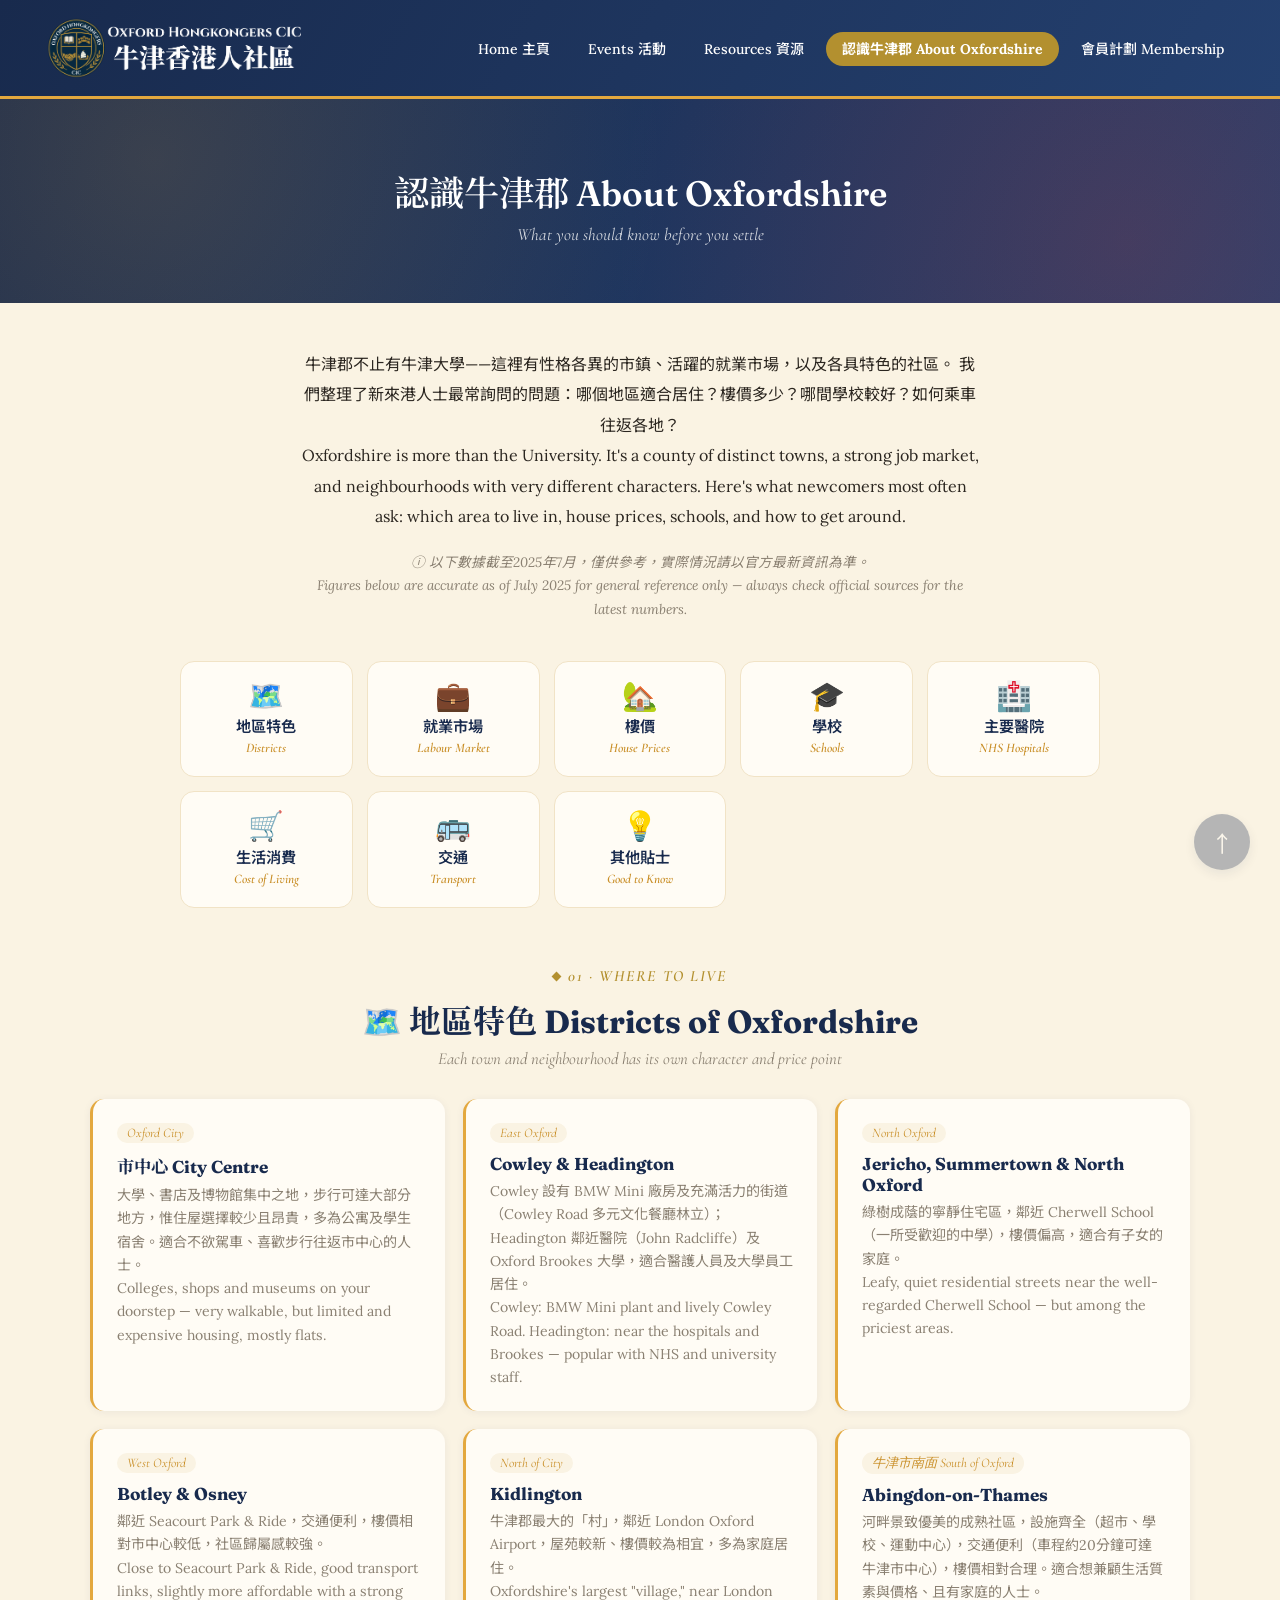
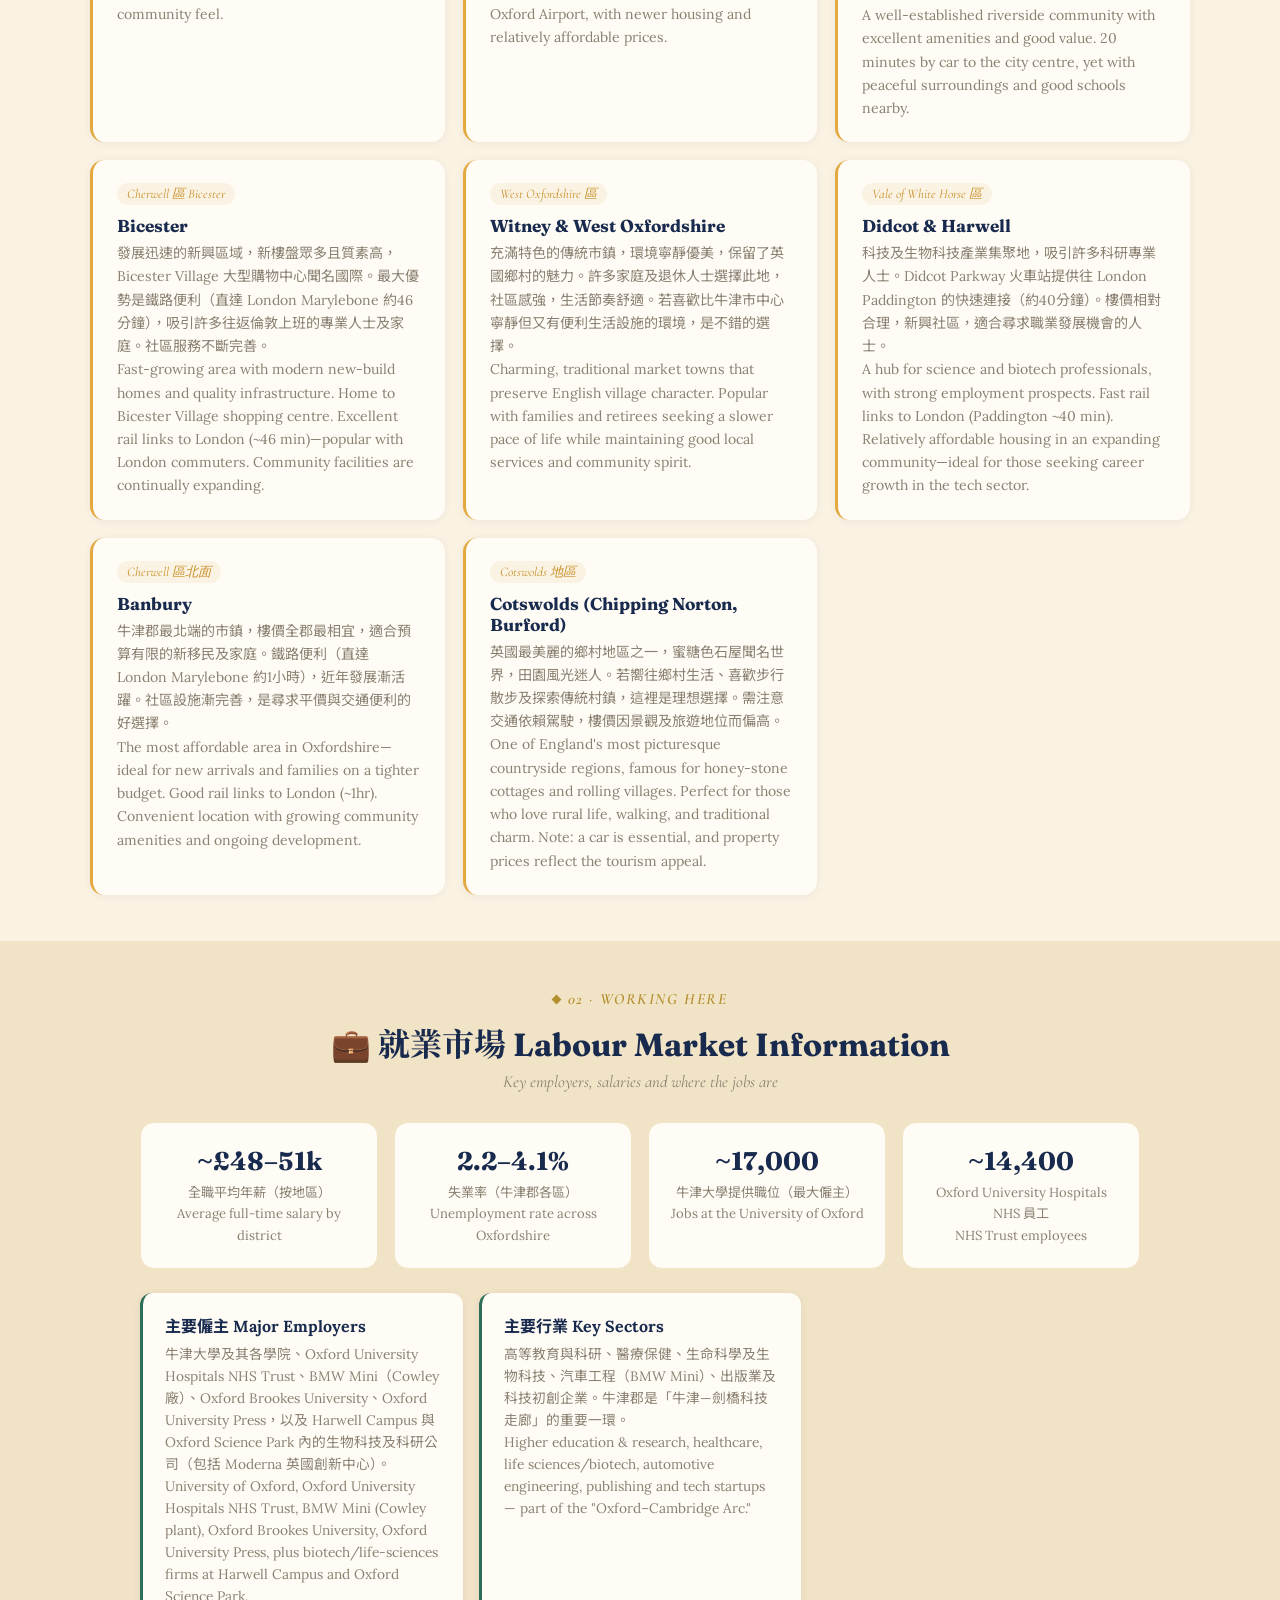
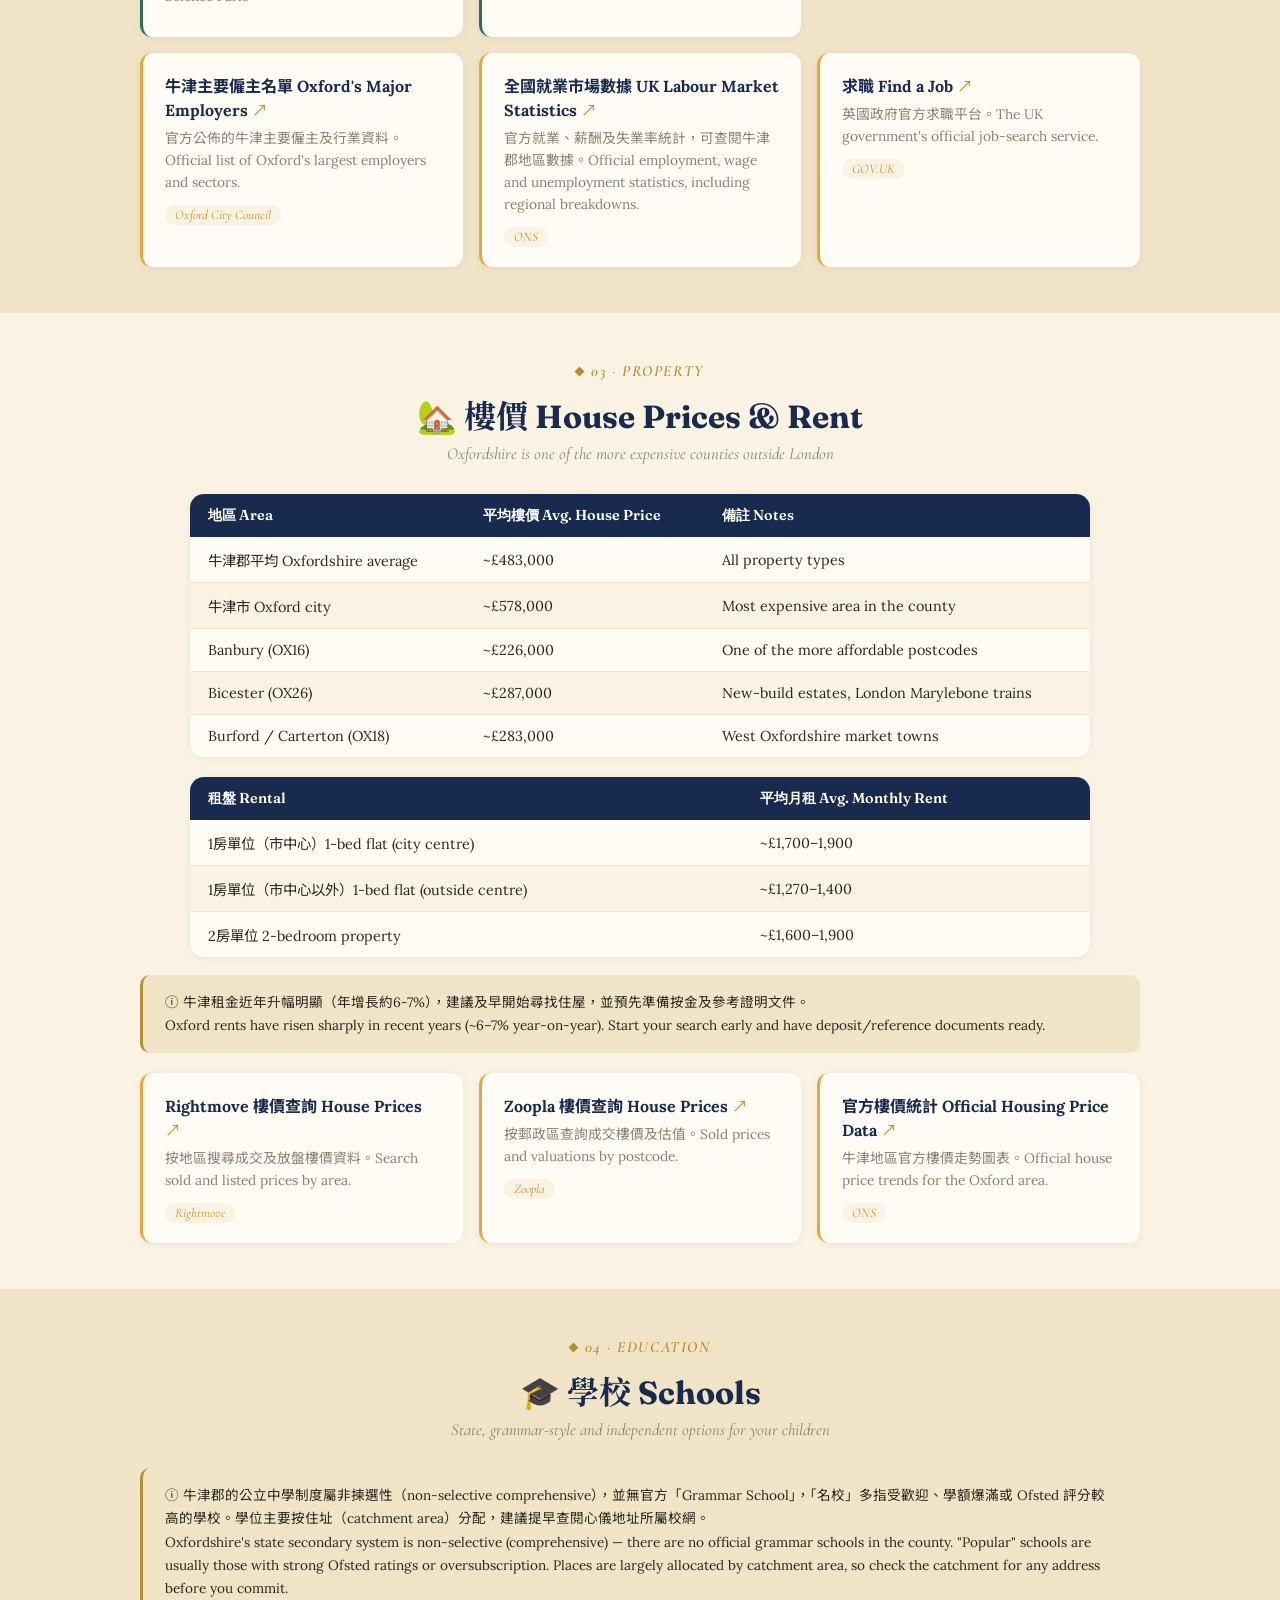
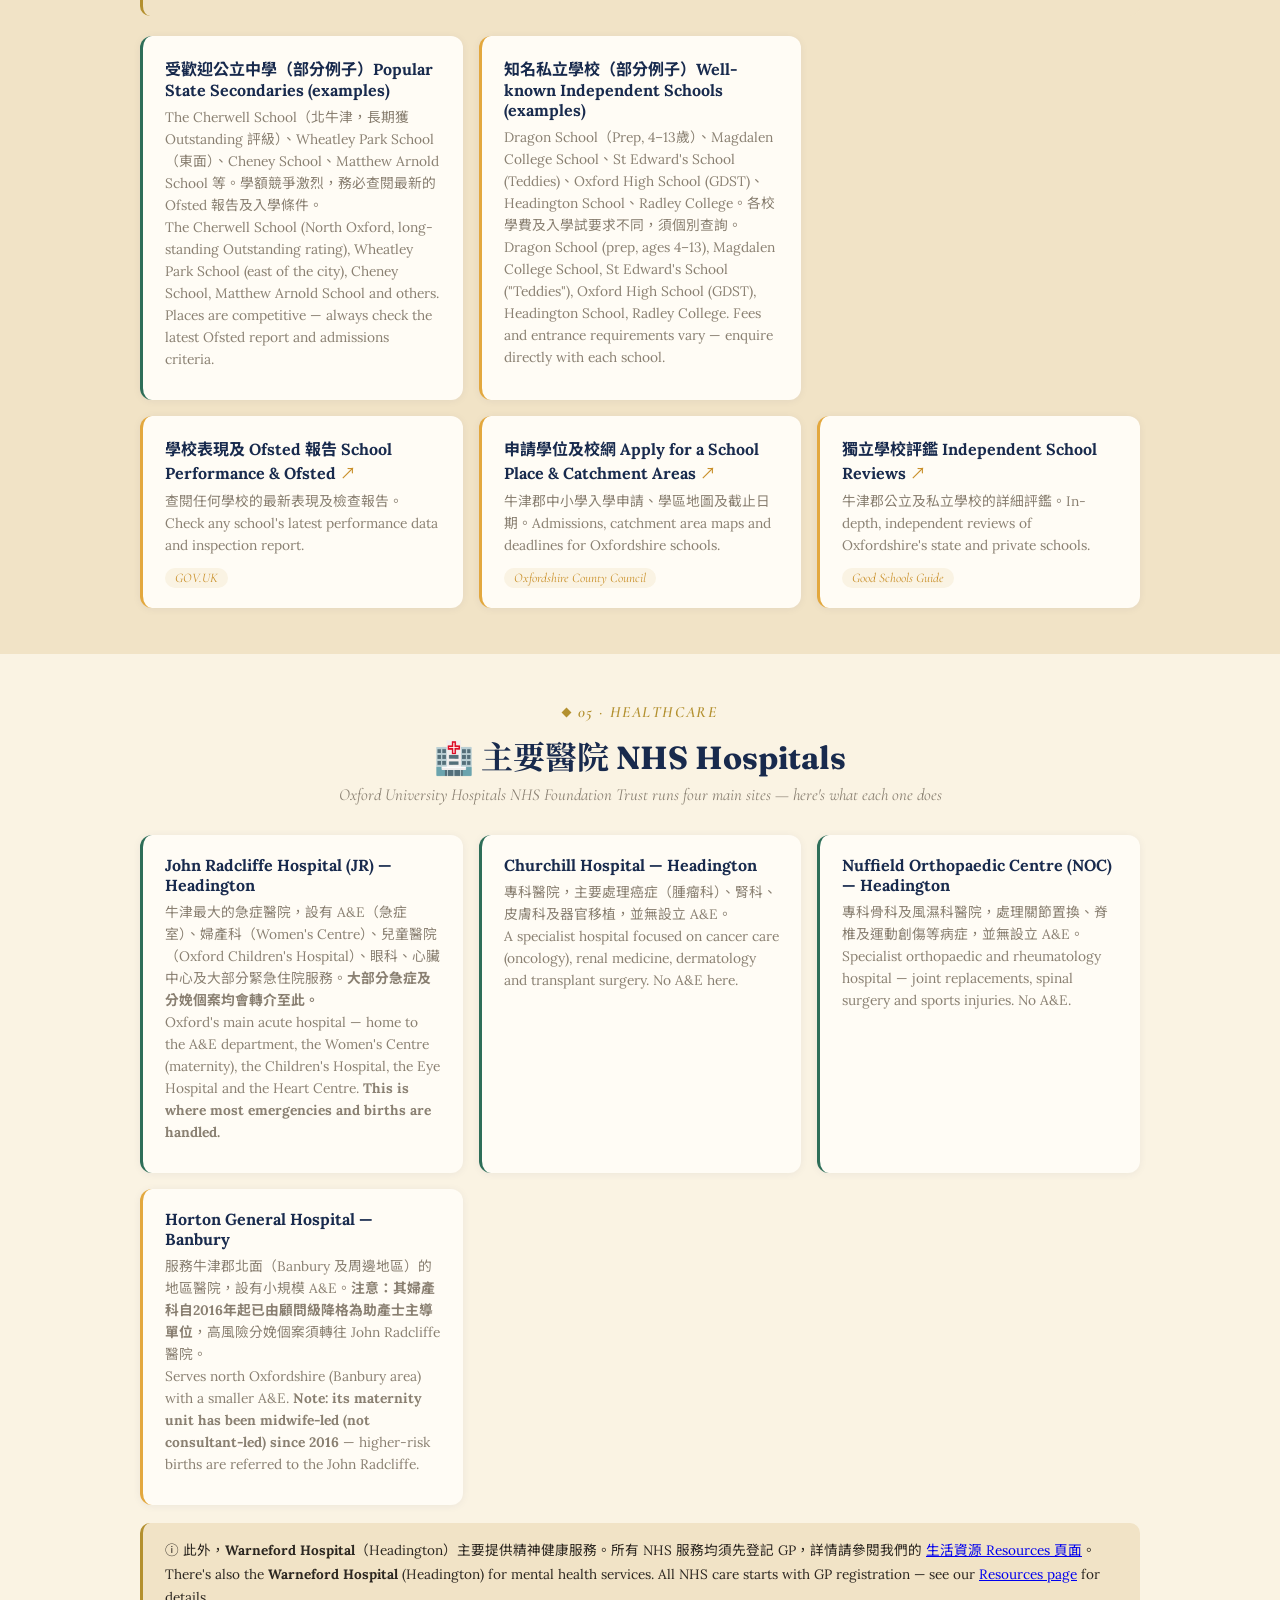
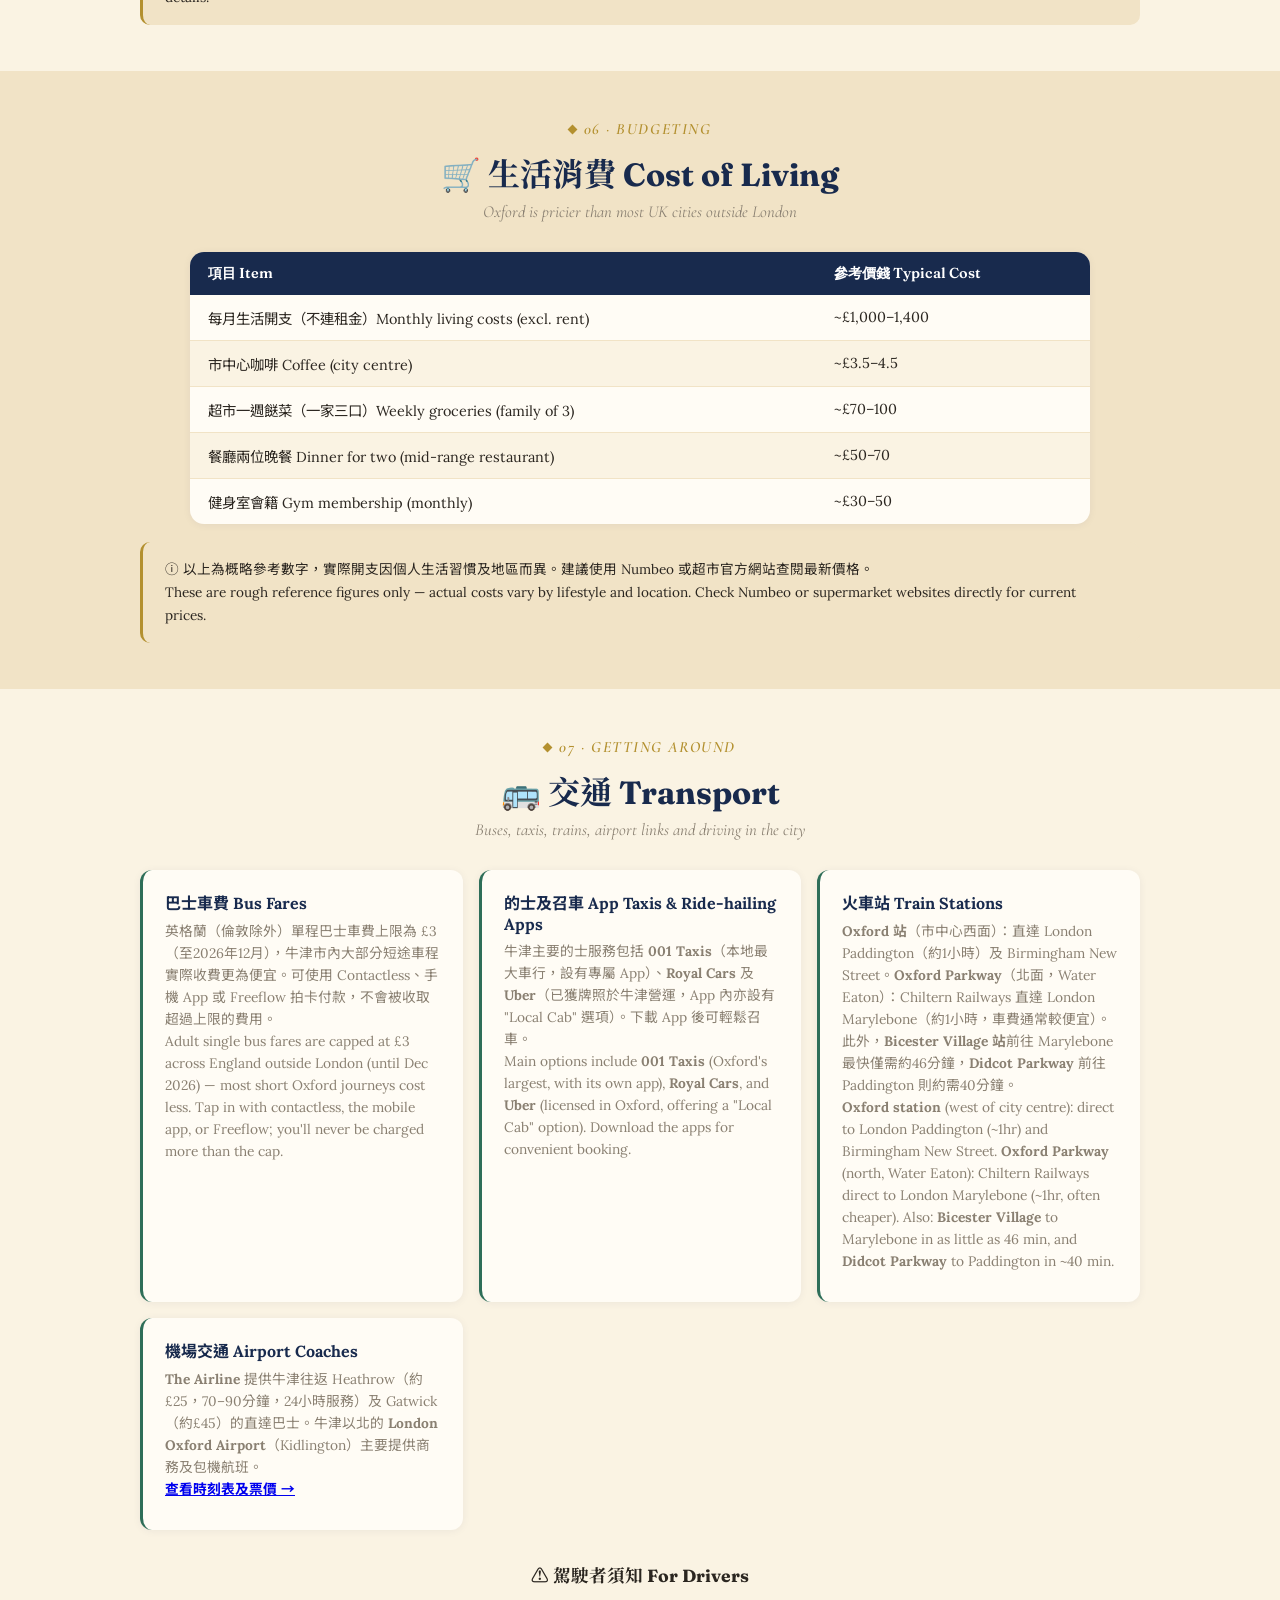
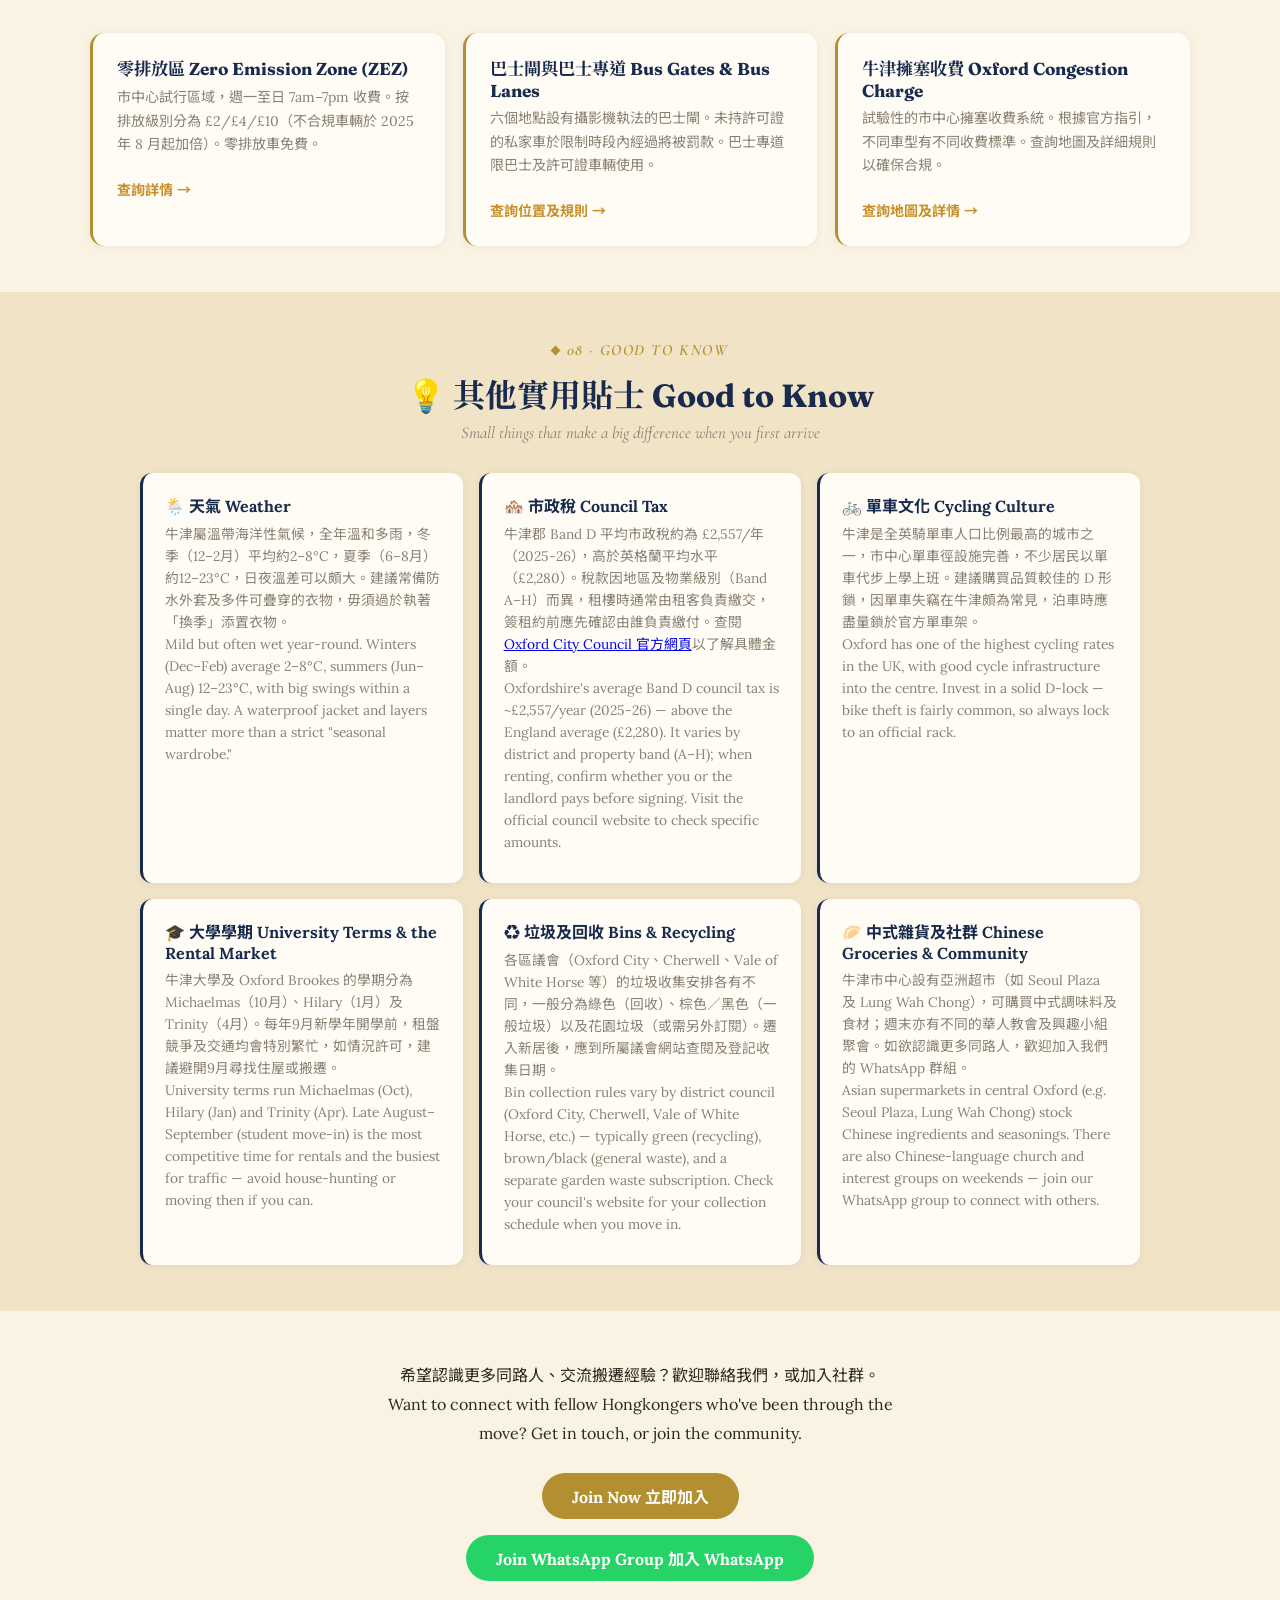
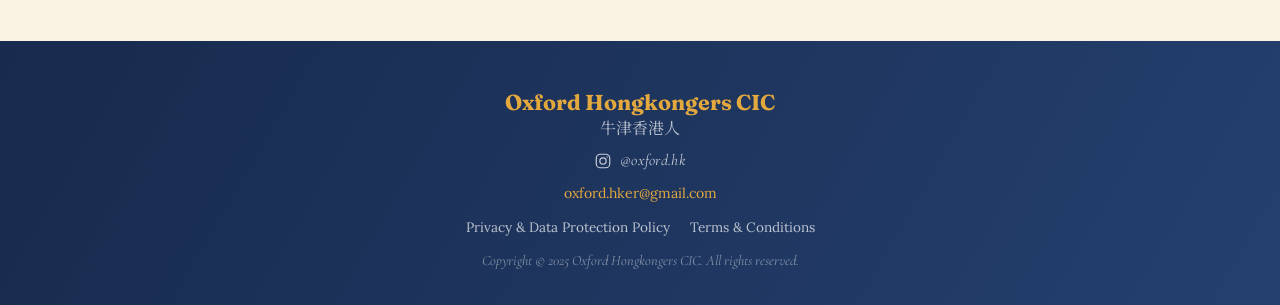
==== commit 02582b3d: "Reorganize transport section: combine airport coaches, add three-card driver restrictions grid (ZEZ," ====
--- a/about-oxfordshire.html
+++ b/about-oxfordshire.html
@@ -90,14 +90,14 @@
   <div class="sticky-categories">
     <div class="sticky-categories-inner">
       <span class="sticky-categories-label">Jump to:</span>
-      <a class="sticky-cat-link" href="#districts">地區</a>
-      <a class="sticky-cat-link" href="#jobs">就業</a>
-      <a class="sticky-cat-link" href="#housing">樓價</a>
-      <a class="sticky-cat-link" href="#schools">學校</a>
-      <a class="sticky-cat-link" href="#hospitals">醫院</a>
-      <a class="sticky-cat-link" href="#living">消費</a>
-      <a class="sticky-cat-link" href="#transport">交通</a>
-      <a class="sticky-cat-link" href="#tips">貼士</a>
+      <a class="sticky-cat-link" href="#districts">地區<br><small>Districts</small></a>
+      <a class="sticky-cat-link" href="#jobs">就業<br><small>Jobs</small></a>
+      <a class="sticky-cat-link" href="#housing">樓價<br><small>Housing</small></a>
+      <a class="sticky-cat-link" href="#schools">學校<br><small>Schools</small></a>
+      <a class="sticky-cat-link" href="#hospitals">醫院<br><small>Hospitals</small></a>
+      <a class="sticky-cat-link" href="#living">消費<br><small>Living</small></a>
+      <a class="sticky-cat-link" href="#transport">交通<br><small>Transport</small></a>
+      <a class="sticky-cat-link" href="#tips">貼士<br><small>Tips</small></a>
     </div>
   </div>
 
@@ -467,30 +467,29 @@
       </div>
       <div class="resource-item" style="border-left-color:var(--jade);">
         <div class="r-title">機場交通 Airport Coaches</div>
-        <div class="r-desc"><strong>The Airline</strong> 提供牛津往返 Heathrow（約£25，70–90分鐘，24小時服務）及 Gatwick（約£45）的直達巴士，途經市中心及 Brookes 大學。此外，牛津以北的 <strong>London Oxford Airport</strong>（Kidlington）主要提供少量商務及包機航班。<br /><strong>The Airline</strong> coach runs direct between Oxford and Heathrow (~£25, 70–90 min, 24hrs) and Gatwick (~£45), stopping in the city centre and near Brookes University. <strong>London Oxford Airport</strong> (Kidlington) mainly serves business/charter flights.</div>
-      </div>
-      <div class="resource-item" style="border-left-color:var(--gold);">
-        <div class="r-title">⚠️ 牛津擁塞收費及交通管制 Oxford Congestion Charge &amp; Traffic Restrictions</div>
-        <div class="r-desc"><strong>零排放區（ZEZ）：</strong>市中心試行區域，週一至日早上7時至晚上7時收費，按車輛排放級別分為 £2／£4／£10（不合規車輛於2025年8月起加倍至最高 £20）。電動車免費。<br /><strong>巴士閘及巴士專道（Bus Gates &amp; Bus Lanes）：</strong>市內六個地點設有攝影機執法的巴士閘，限制時段內（部分為全日7am–7pm，部分為繁忙時段）未持許可證的私家車經過將被罰款。另設巴士專道，於指定時段內限巴士及持許可證車輛使用。<br /><strong>ZEZ &amp; Congestion Charge:</strong> The city centre charges 7am–7pm daily (£2/£4/£10 by emissions; non-compliant vehicles double to £20 from Aug 2025). <strong>Bus Gates &amp; Bus Lanes:</strong> Six camera-enforced bus gates restrict non-permitted vehicles during set hours (some 7am–7pm daily, others peak-only). Bus lanes reserve road space for buses and permitted vehicles during specified times. All details may change—check official updates before driving.</div>
-      </div>
-    </div>
-
-    <div class="resource-list" style="margin-top:16px;">
-      <a class="resource-item" href="https://www.theairline.co.uk/?utm_source=oxfordhkcic" target="_blank" rel="noopener">
-        <div class="r-title">The Airline 機場巴士 Airport Coach <span class="r-arrow">↗</span></div>
-        <div class="r-desc">牛津往返 Heathrow 及 Gatwick 的直達巴士時刻表及票價。Timetables and fares for direct coaches to Heathrow and Gatwick.</div>
-        <span class="r-source">The Airline</span>
-      </a>
-      <a class="resource-item" href="https://www.oxfordshire.gov.uk/transport-and-travel/oxfords-temporary-congestion-charge-cars/map-locations?utm_source=oxfordhkcic" target="_blank" rel="noopener">
-        <div class="r-title">擁塞收費及巴士閘官方資訊 Congestion Charge &amp; Bus Gates <span class="r-arrow">↗</span></div>
-        <div class="r-desc">牛津擁塞收費位置、時段、巴士閘及許可證申請的最新官方資訊。Official information on charge locations, hours, bus gate details and permit applications.</div>
-        <span class="r-source">Oxfordshire County Council</span>
-      </a>
-      <a class="resource-item" href="https://www.oxfordshire.gov.uk/transport-and-travel/parking/parking-and-bus-gate-fines/bus-lanes-and-bus-gates?utm_source=oxfordhkcic" target="_blank" rel="noopener">
-        <div class="r-title">巴士專道及巴士閘資訊 Bus Lanes &amp; Bus Gates <span class="r-arrow">↗</span></div>
-        <div class="r-desc">巴士專道及巴士閘的位置、時段及相關規則。Locations, hours and rules for bus lanes and bus gates in Oxford.</div>
-        <span class="r-source">Oxfordshire County Council</span>
-      </a>
+        <div class="r-desc"><strong>The Airline</strong> 提供牛津往返 Heathrow（約£25，70–90分鐘，24小時服務）及 Gatwick（約£45）的直達巴士。牛津以北的 <strong>London Oxford Airport</strong>（Kidlington）主要提供商務及包機航班。<br /><a href="https://www.theairline.co.uk/?utm_source=oxfordhkcic" target="_blank" rel="noopener"><strong>查看時刻表及票價 →</strong></a></div>
+      </div>
+    </div>
+
+    <!-- DRIVER-RELATED RESTRICTIONS -->
+    <div style="margin-top: 32px;">
+      <div class="section-title" style="padding-top: 0; margin-bottom: 0;">
+        <h3 style="font-size: 1.1rem; margin-bottom: 16px;">⚠️ 駕駛者須知 For Drivers</h3>
+      </div>
+      <div class="district-grid">
+        <a class="district-card" href="https://www.oxfordshire.gov.uk/transport-and-travel/oxford-zero-emission-zone-zez?utm_source=oxfordhkcic" target="_blank" rel="noopener" style="border-left: 3px solid var(--neon); cursor: pointer; text-decoration: none; color: inherit;">
+          <h3>零排放區 Zero Emission Zone (ZEZ)</h3>
+          <p>市中心試行區域，週一至日 7am–7pm 收費。按排放級別分為 £2/£4/£10（不合規車輛於 2025 年 8 月起加倍）。零排放車免費。<br /><br /><strong style="color: var(--gold-dark);">查詢詳情 →</strong></p>
+        </a>
+        <a class="district-card" href="https://www.oxfordshire.gov.uk/transport-and-travel/parking/parking-and-bus-gate-fines/bus-lanes-and-bus-gates?utm_source=oxfordhkcic" target="_blank" rel="noopener" style="border-left: 3px solid var(--neon); cursor: pointer; text-decoration: none; color: inherit;">
+          <h3>巴士閘與巴士專道 Bus Gates &amp; Bus Lanes</h3>
+          <p>六個地點設有攝影機執法的巴士閘。未持許可證的私家車於限制時段內經過將被罰款。巴士專道限巴士及許可證車輛使用。<br /><br /><strong style="color: var(--gold-dark);">查詢位置及規則 →</strong></p>
+        </a>
+        <a class="district-card" href="https://www.oxfordshire.gov.uk/transport-and-travel/oxfords-temporary-congestion-charge-cars/map-locations?utm_source=oxfordhkcic" target="_blank" rel="noopener" style="border-left: 3px solid var(--neon); cursor: pointer; text-decoration: none; color: inherit;">
+          <h3>牛津擁塞收費 Oxford Congestion Charge</h3>
+          <p>試驗性的市中心擁塞收費系統。根據官方指引，不同車型有不同收費標準。查詢地圖及詳細規則以確保合規。<br /><br /><strong style="color: var(--gold-dark);">查詢地圖及詳情 →</strong></p>
+        </a>
+      </div>
     </div>
   </section>
 
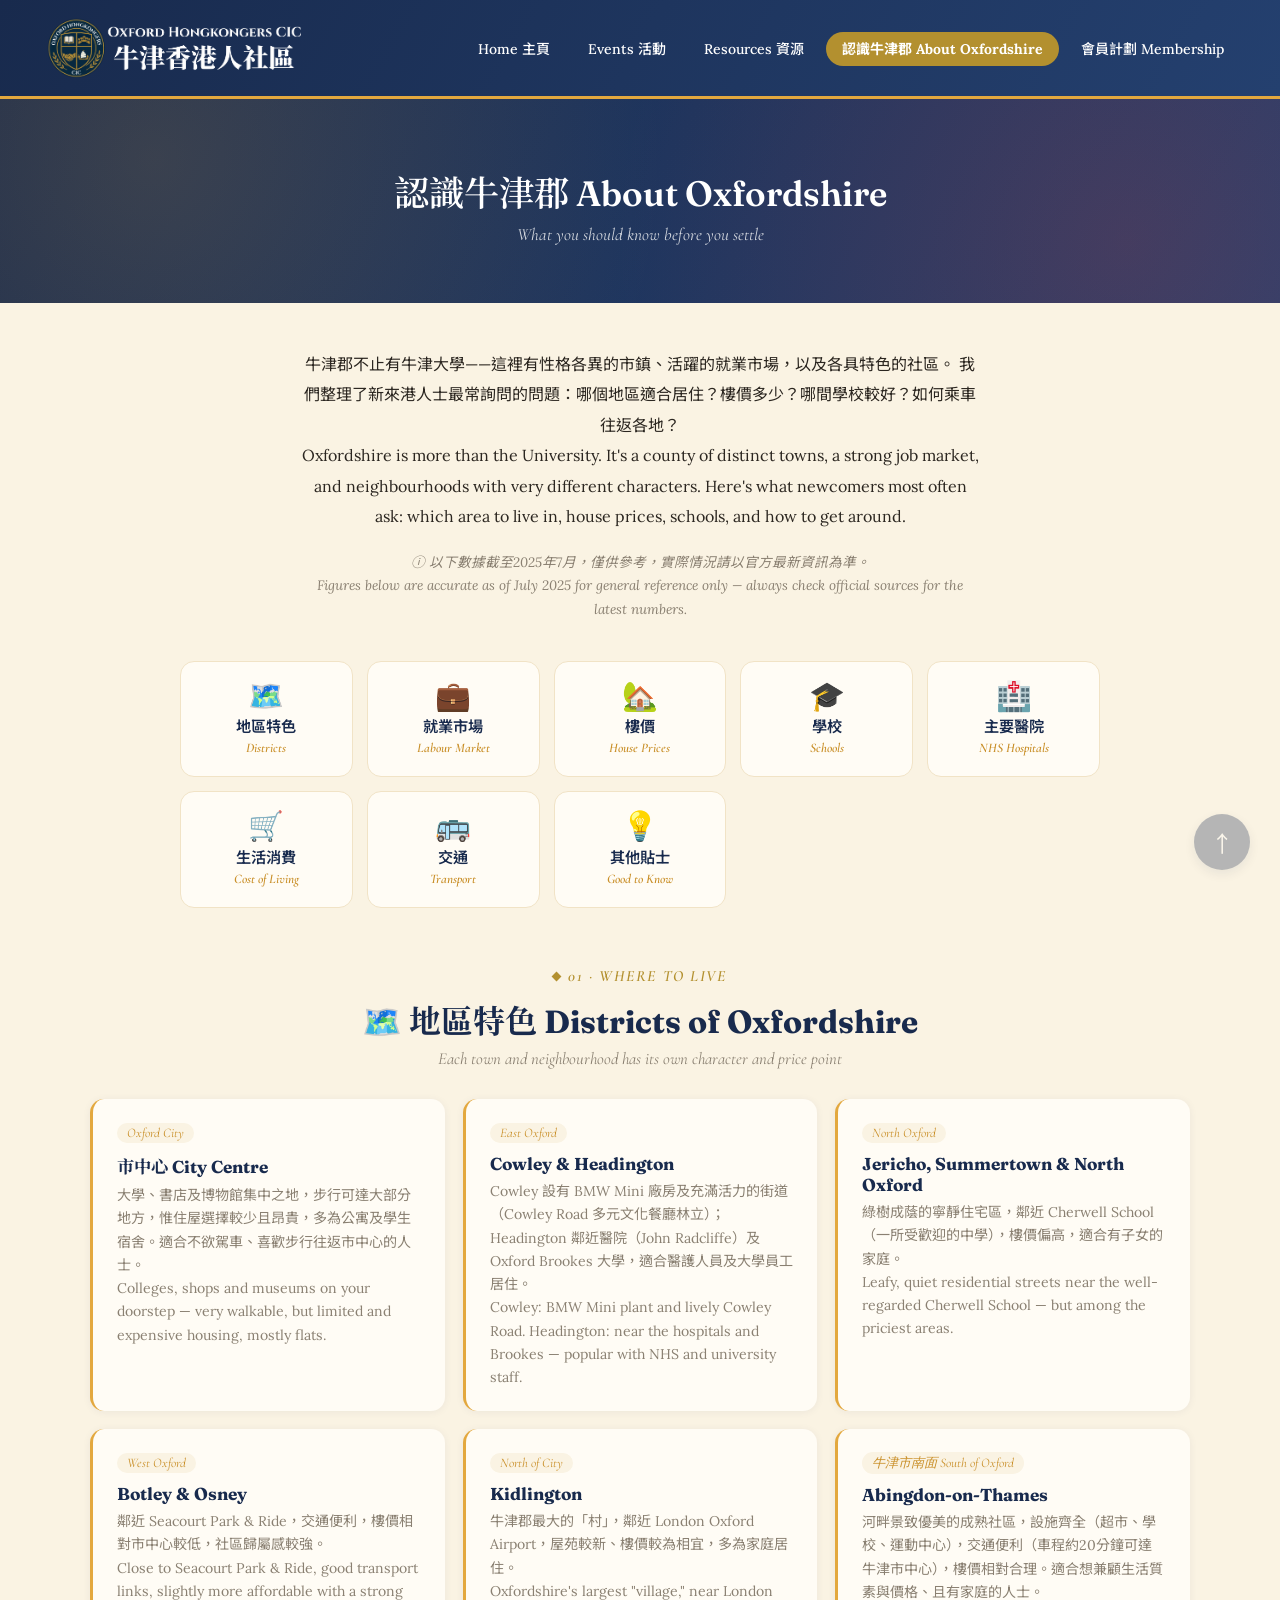
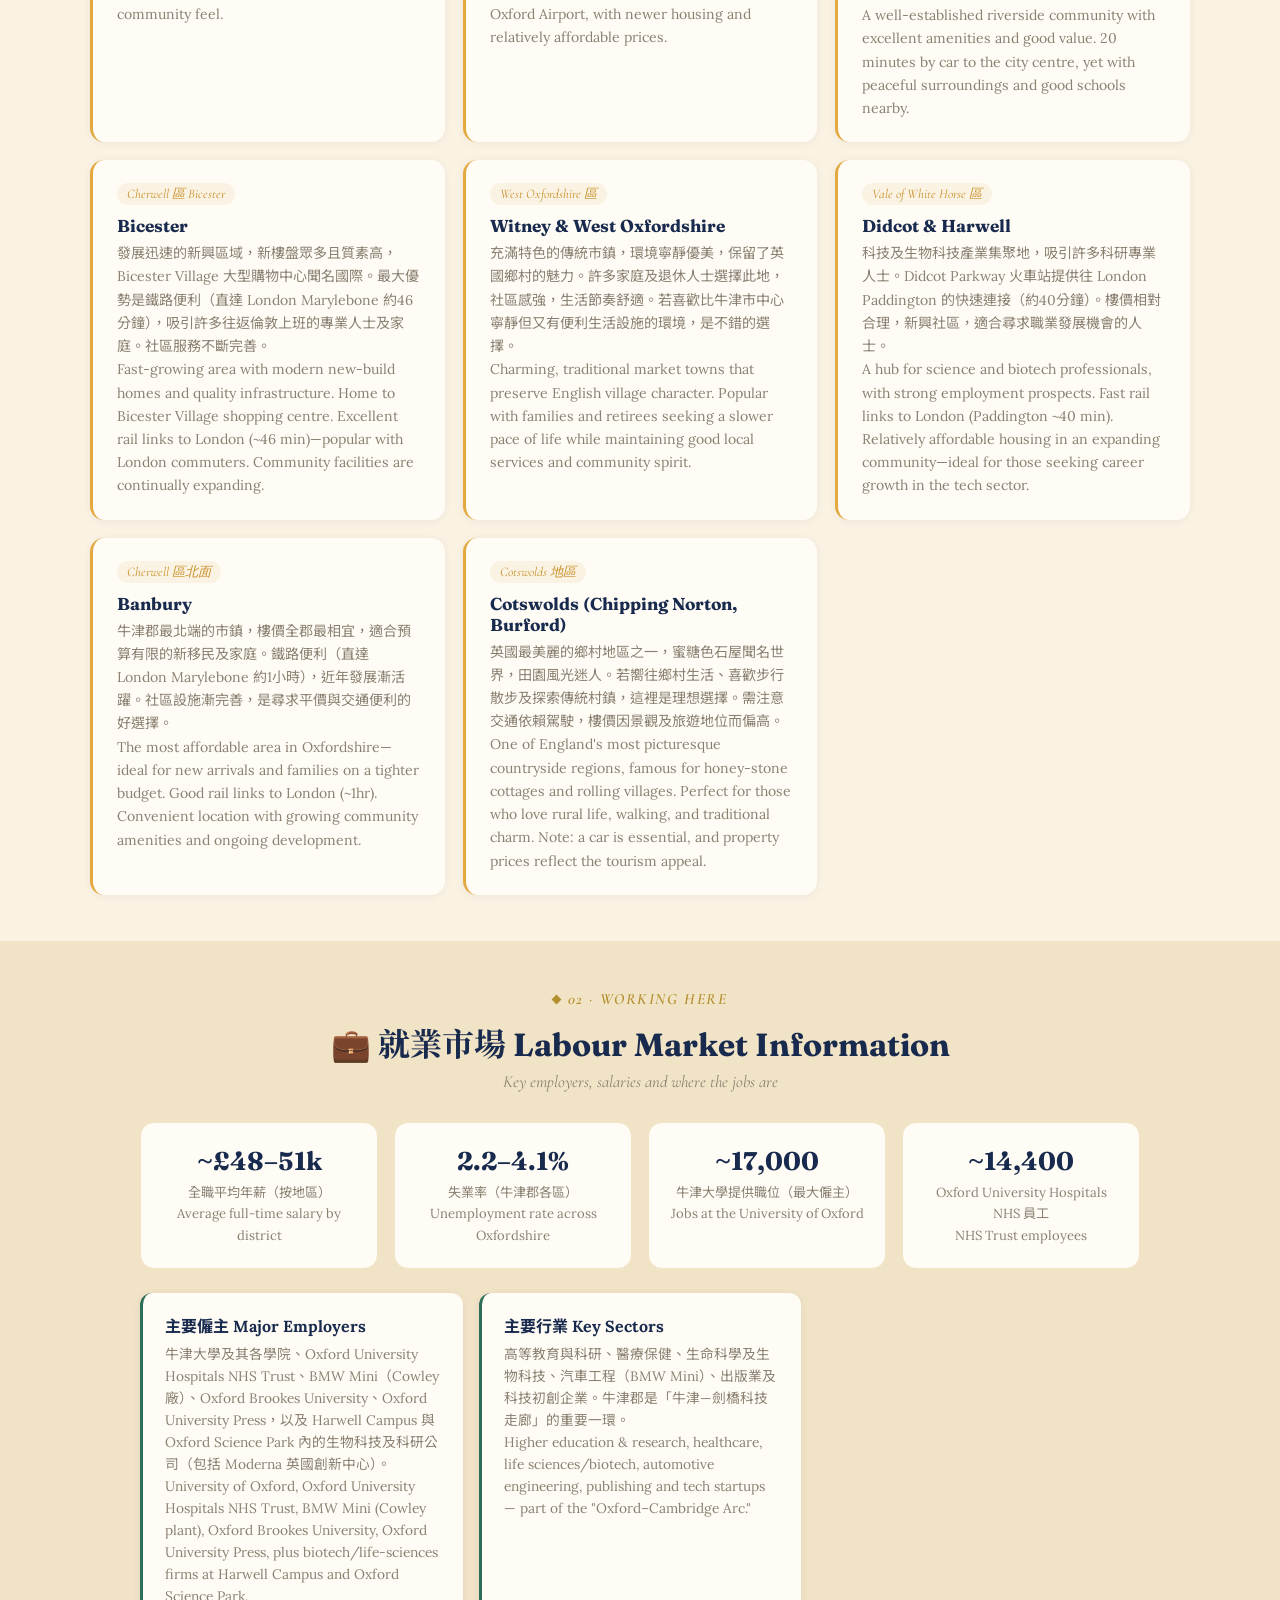
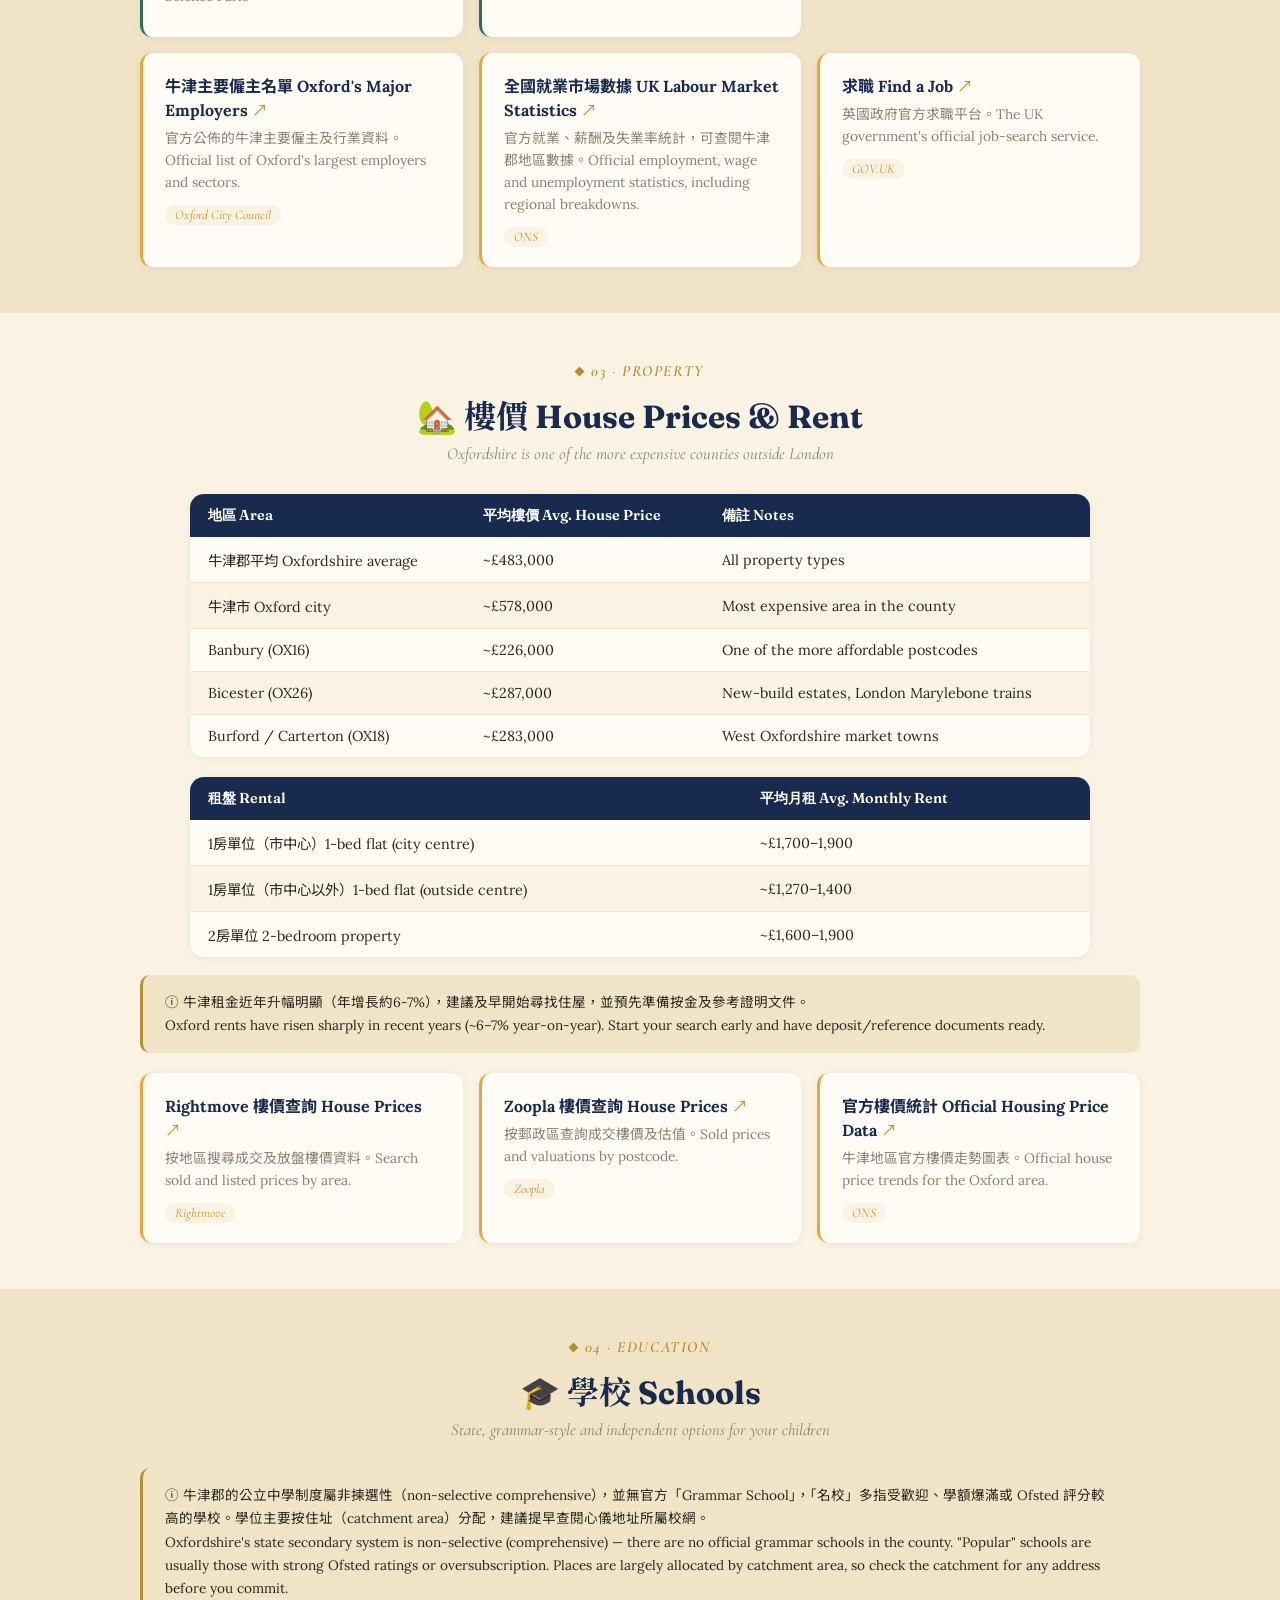
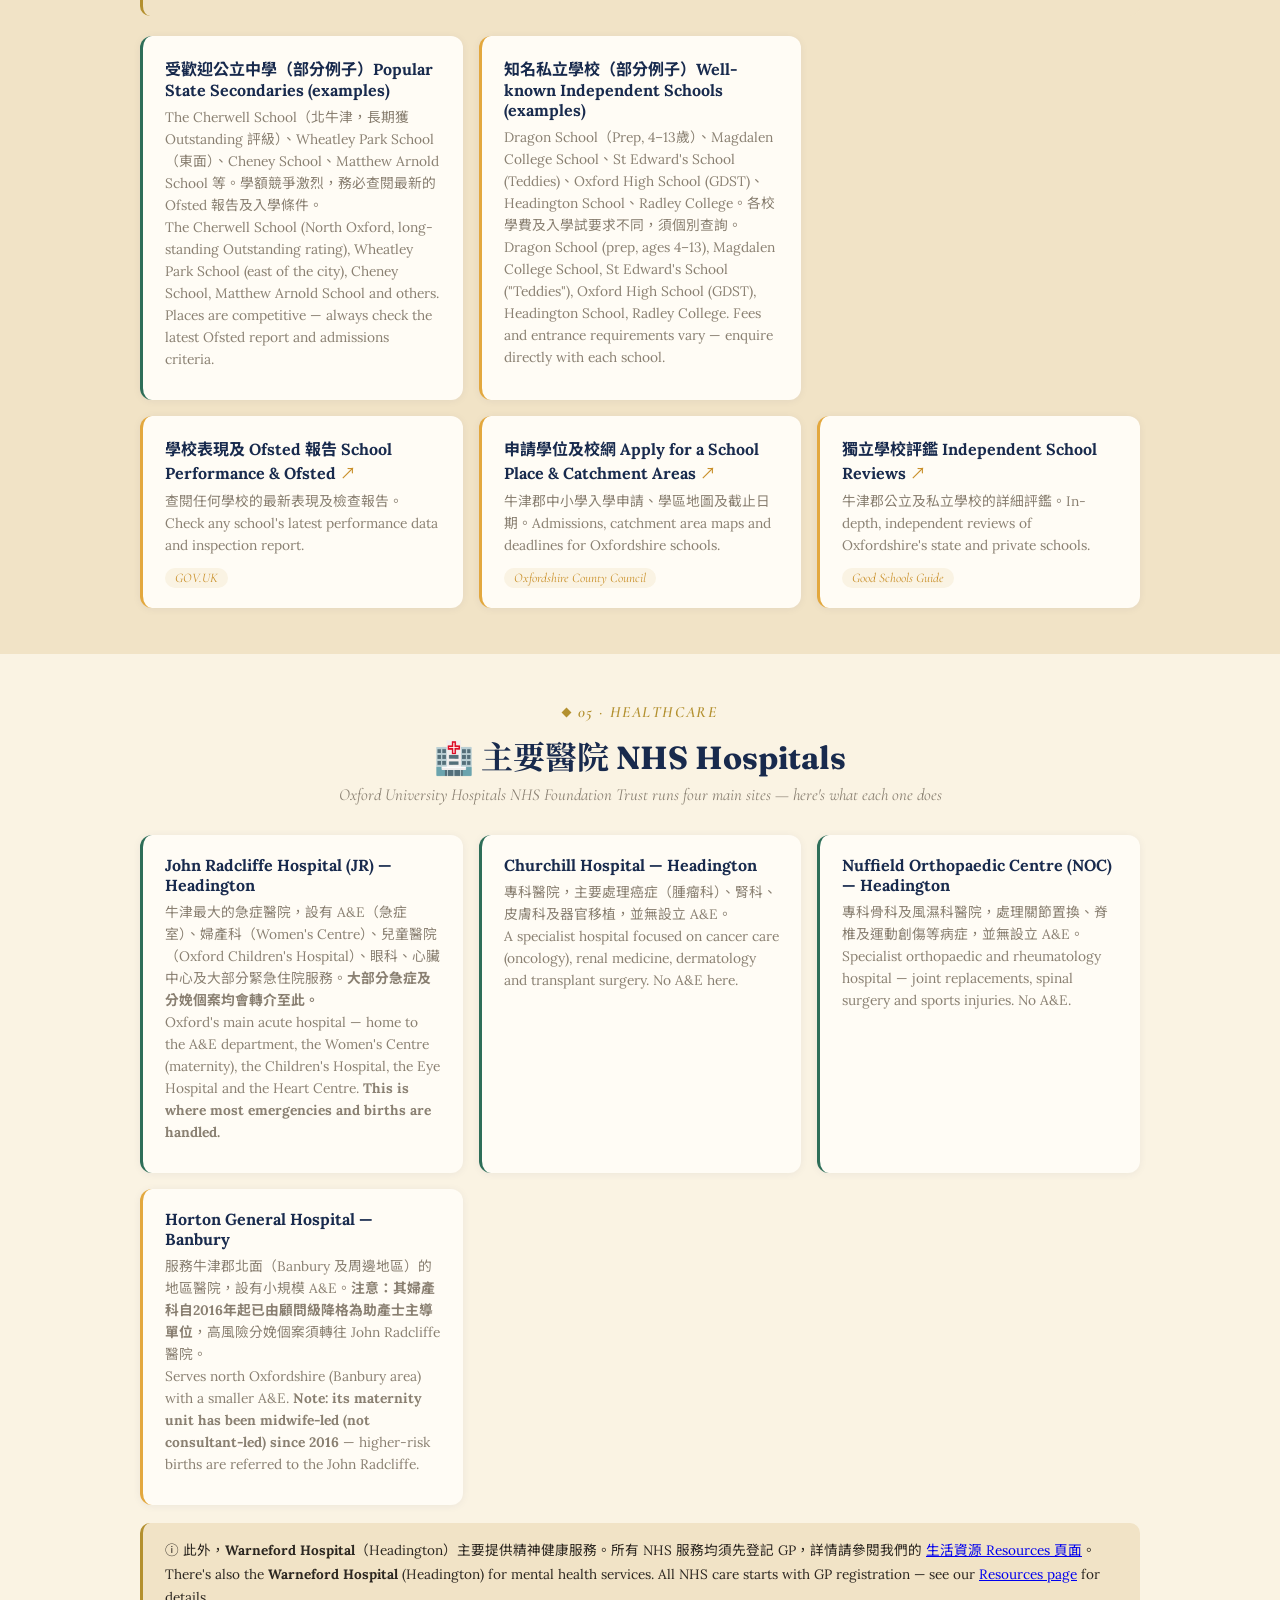
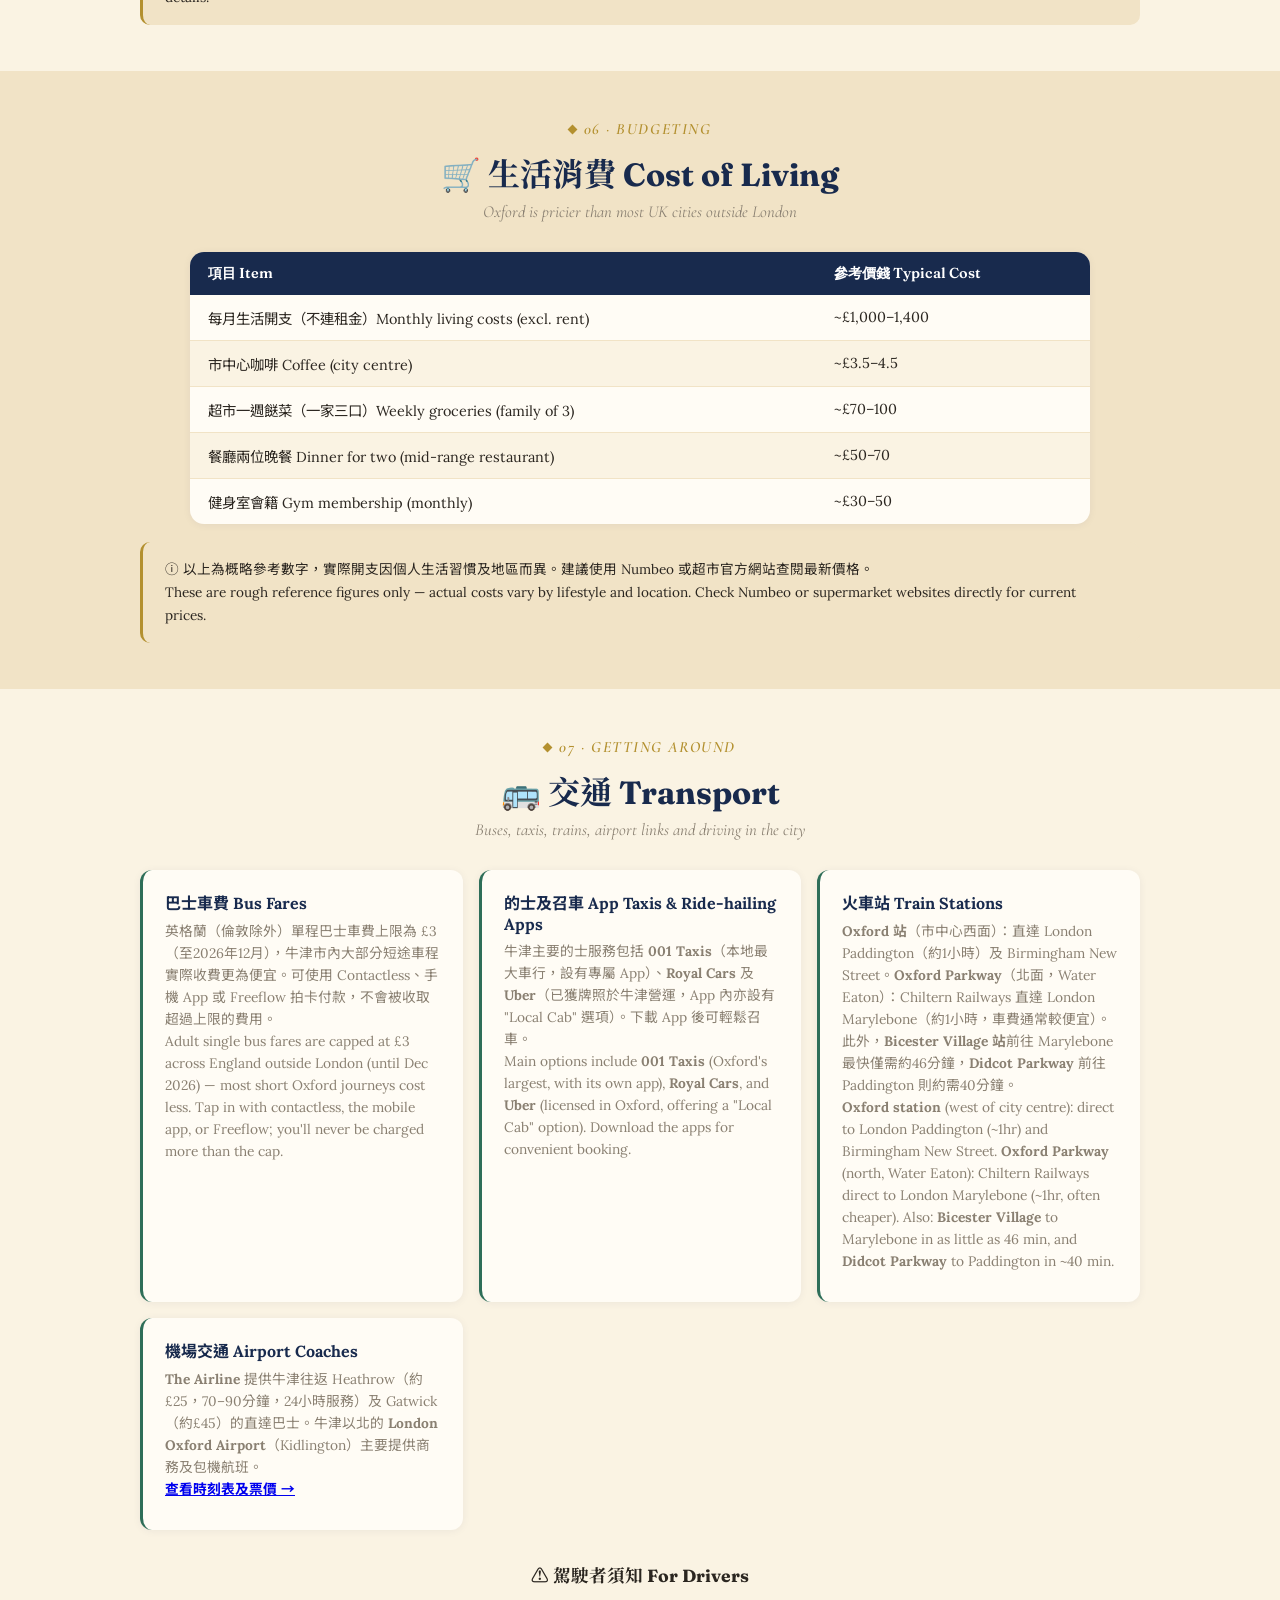
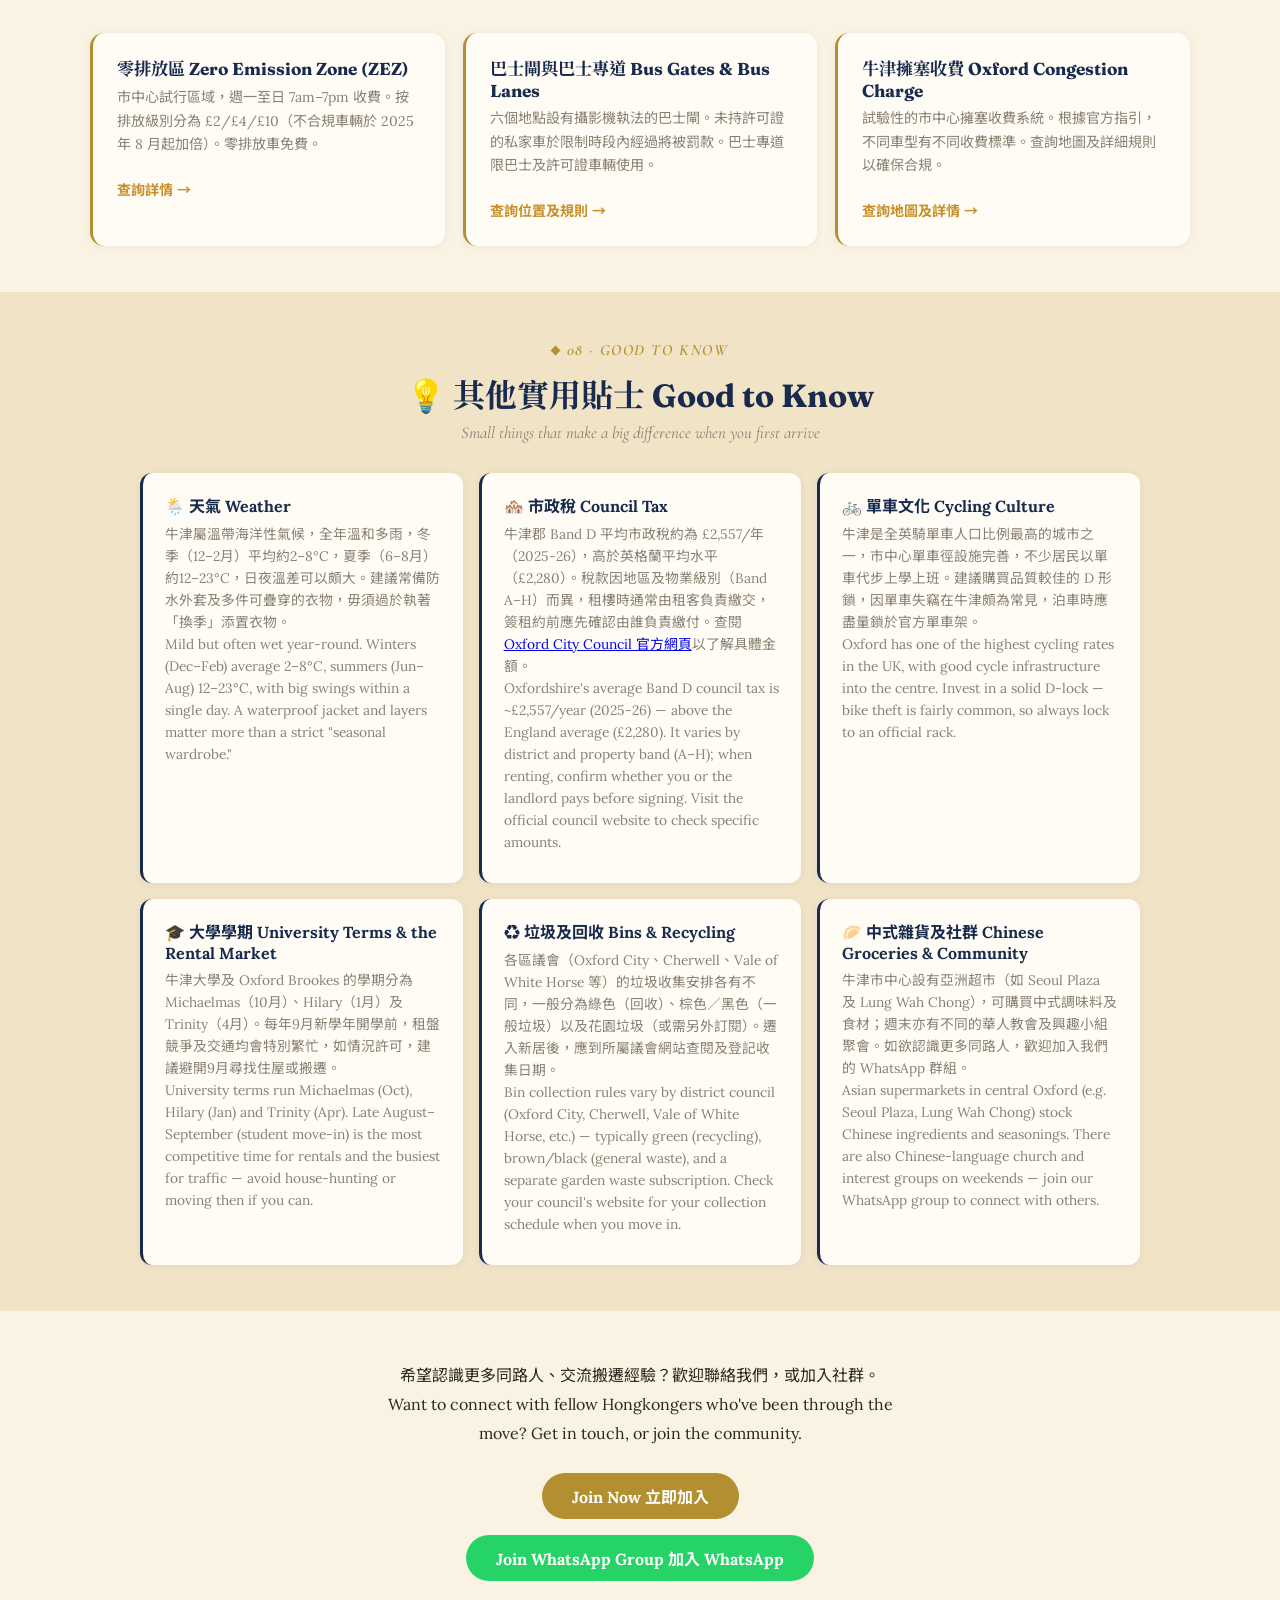
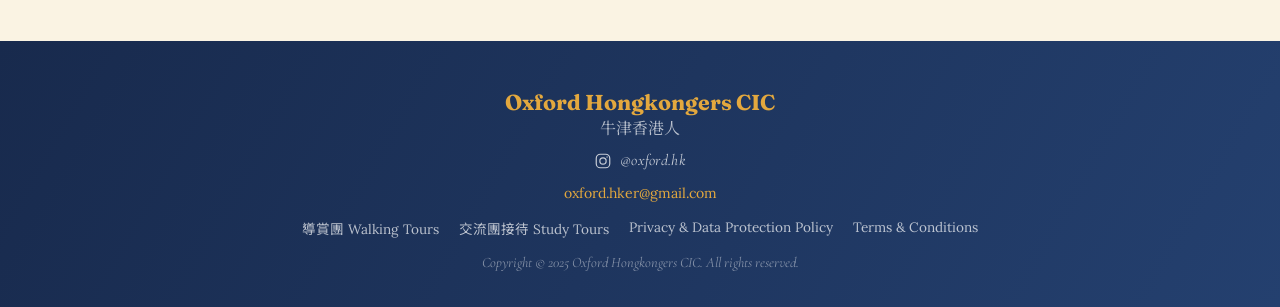
==== commit 7af65325: "Refine delegations page scope and add footer links to hidden pages delegations.html: - Remove logist" ====
--- a/about-oxfordshire.html
+++ b/about-oxfordshire.html
@@ -15,6 +15,7 @@
 
   <title>About Oxfordshire 認識牛津郡 | Oxford Hongkongers CIC</title>
   <link rel="canonical" href="https://oxford-hk.com/about-oxfordshire.html" />
+  <link rel="icon" type="image/png" href="/favicon.png" />
   <link rel="preconnect" href="https://fonts.googleapis.com" />
   <link rel="preconnect" href="https://fonts.gstatic.com" crossorigin />
   <link href="https://fonts.googleapis.com/css2?family=Fraunces:opsz,wght@9..144,400;9..144,600;9..144,700;9..144,900&family=Noto+Serif+TC:wght@700;900&family=Lora:ital,wght@0,400;0,500;0,600;1,400;1,500&family=Noto+Sans+TC:wght@400;500;700&family=Cormorant+Garamond:ital,wght@0,500;0,600;0,700;1,500;1,600&display=swap" rel="stylesheet" />
@@ -557,6 +558,8 @@
       <a href="mailto:oxford.hker@gmail.com">oxford.hker@gmail.com</a>
     </div>
     <div class="footer-links">
+      <a href="walking-tours.html">導賞團 Walking Tours</a>
+      <a href="delegations.html">交流團接待 Study Tours</a>
       <a href="privacy.html">Privacy &amp; Data Protection Policy</a>
       <a href="terms.html">Terms &amp; Conditions</a>
     </div>
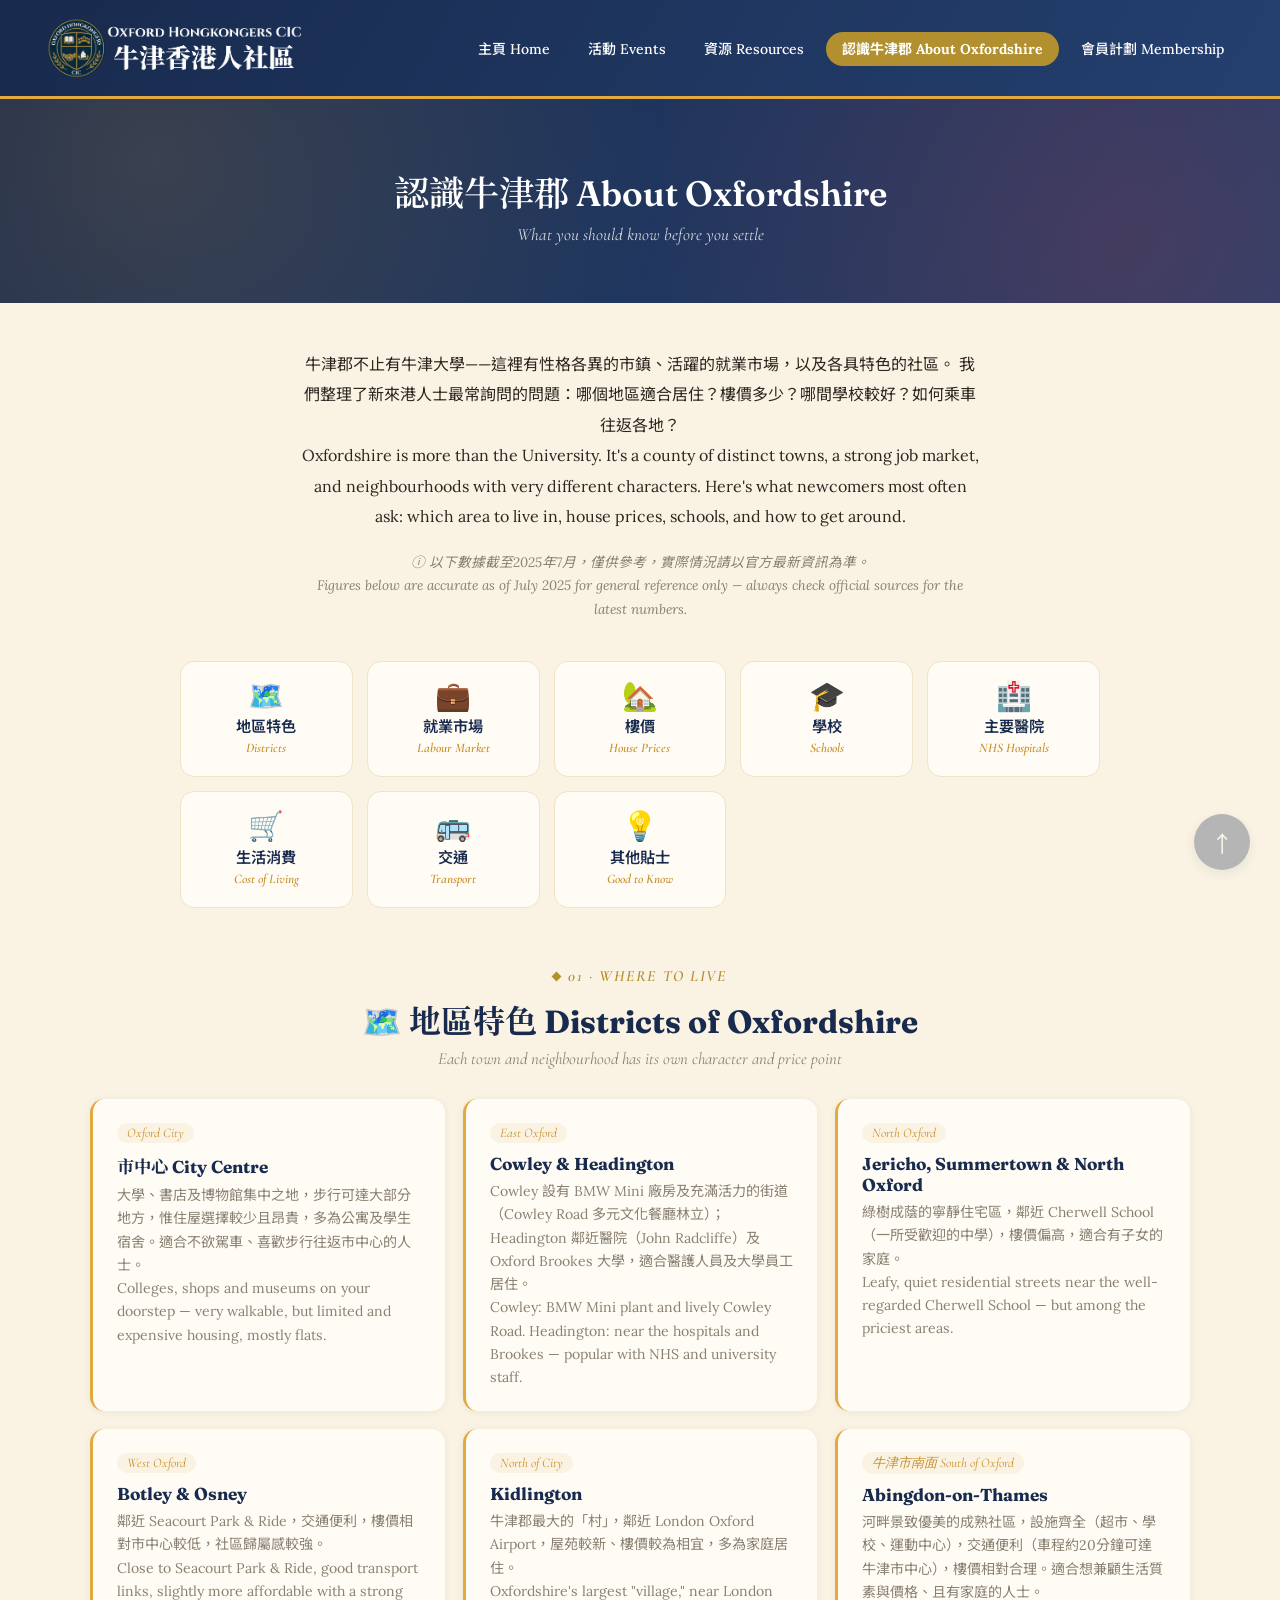
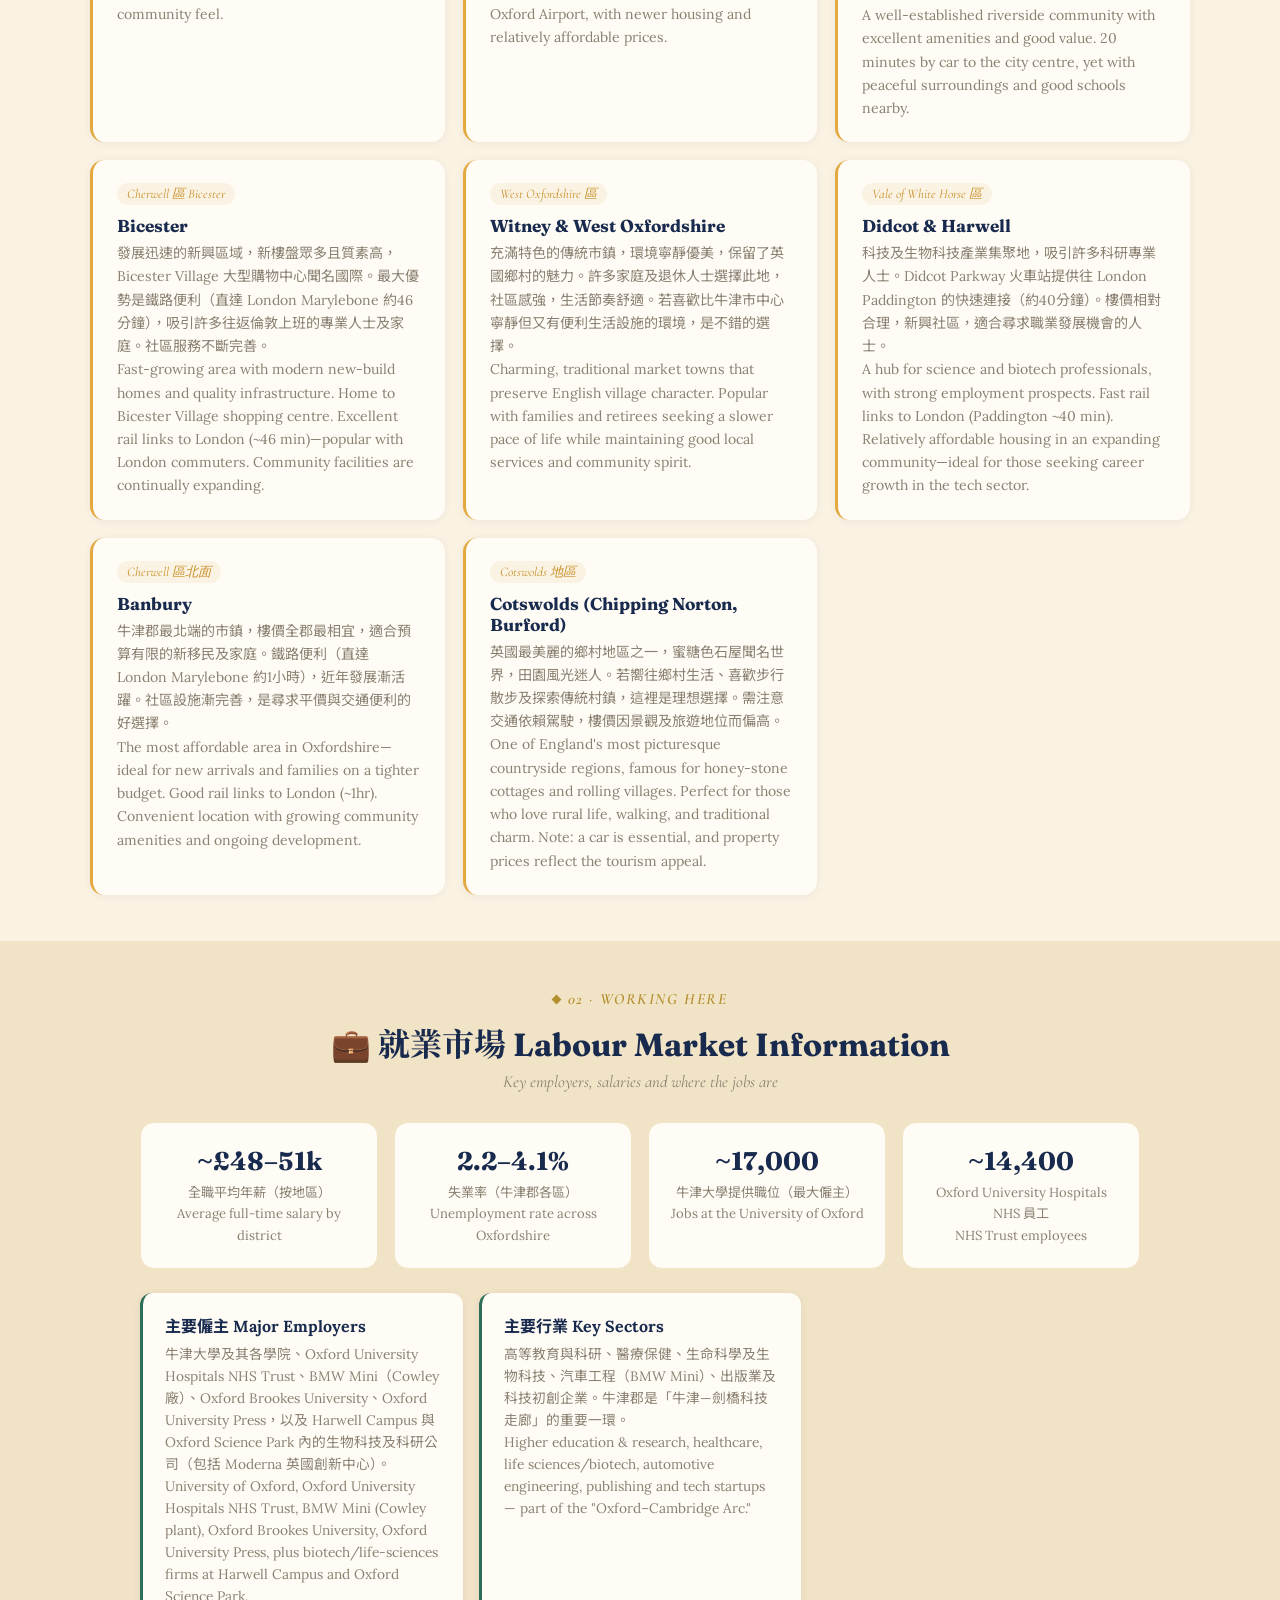
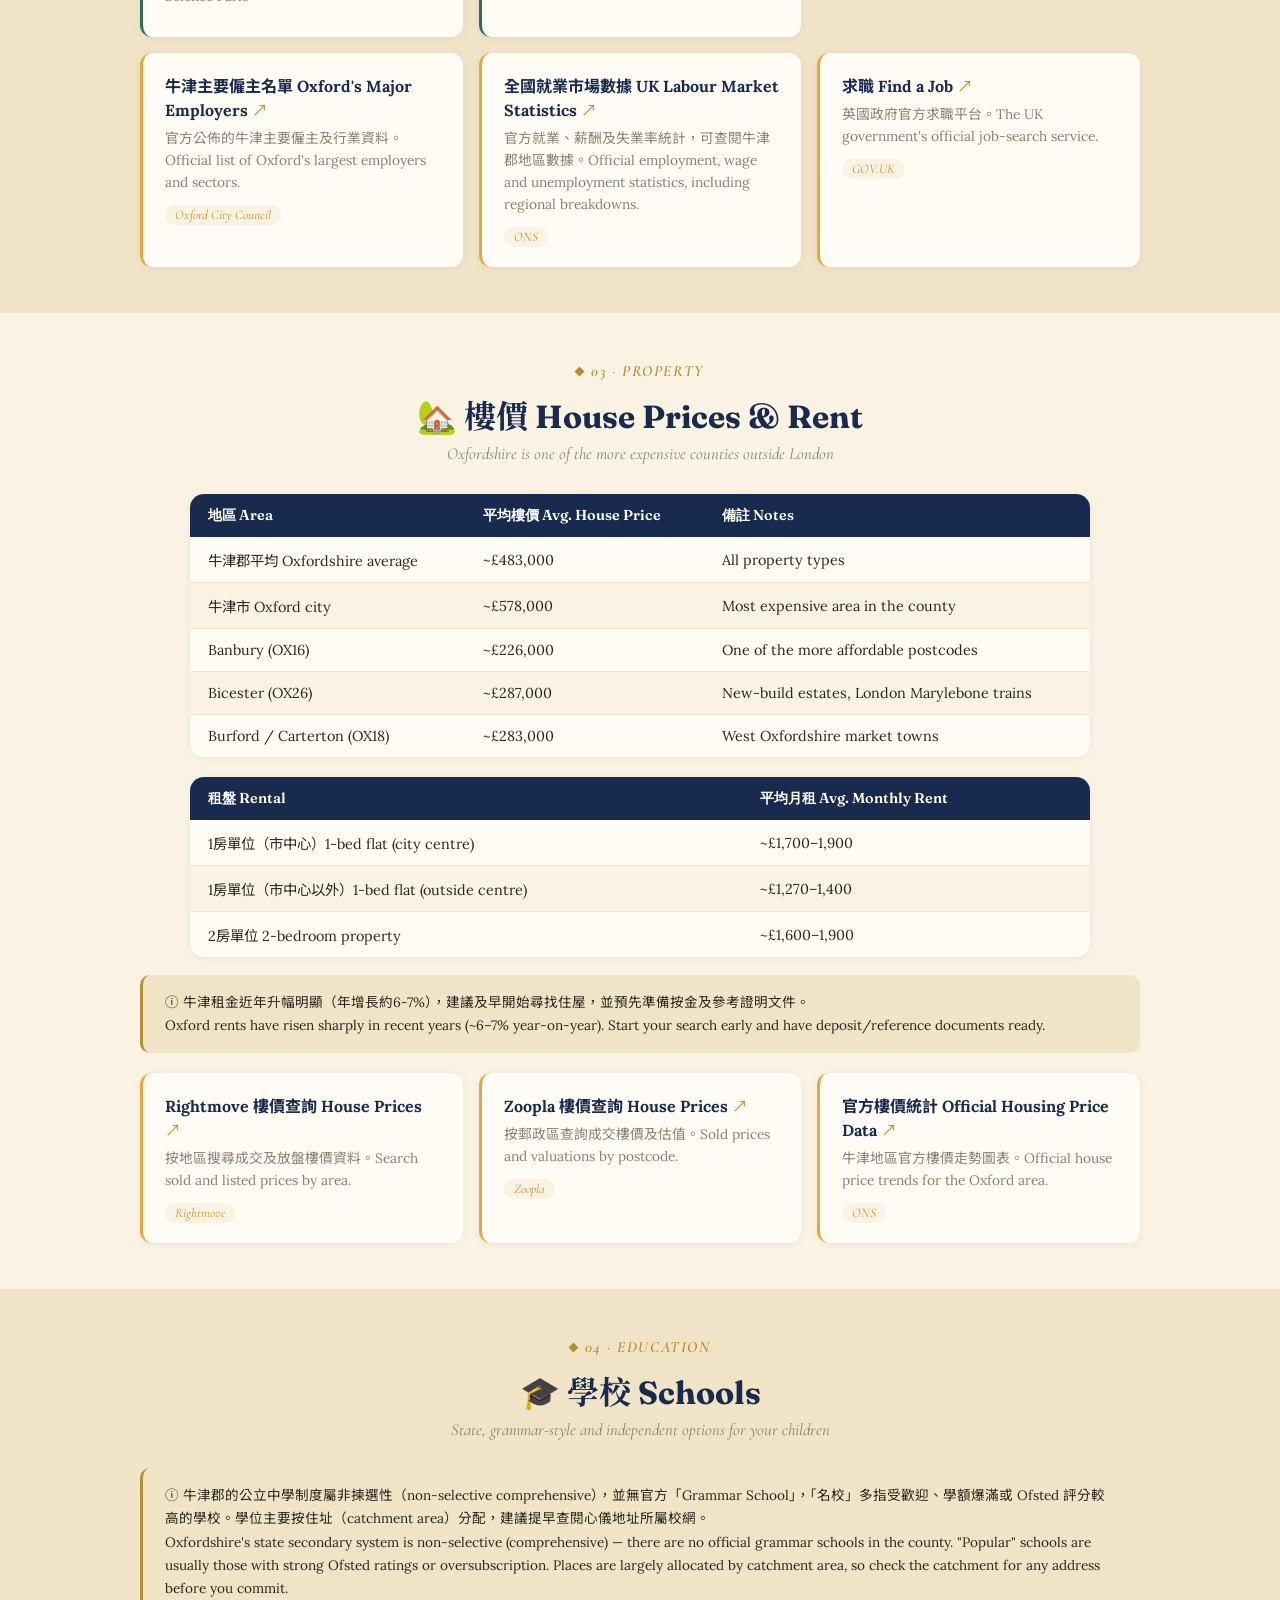
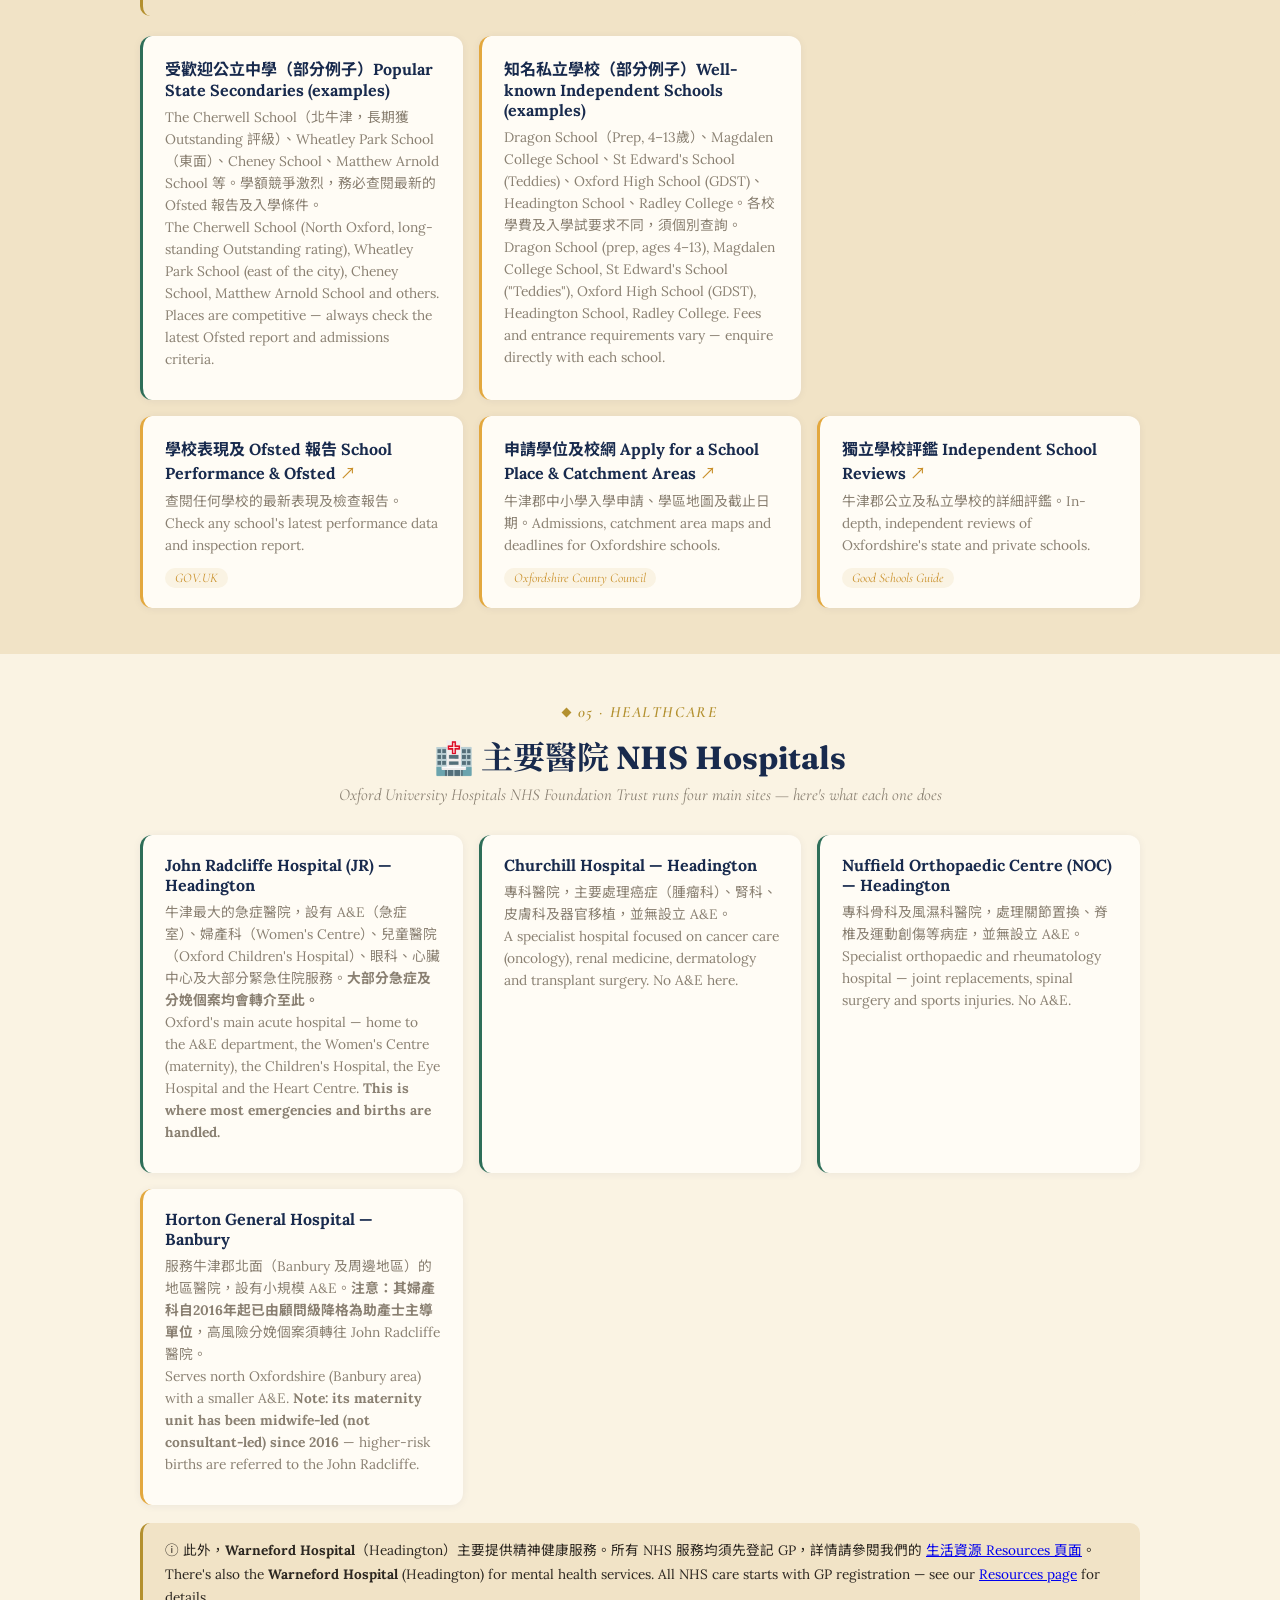
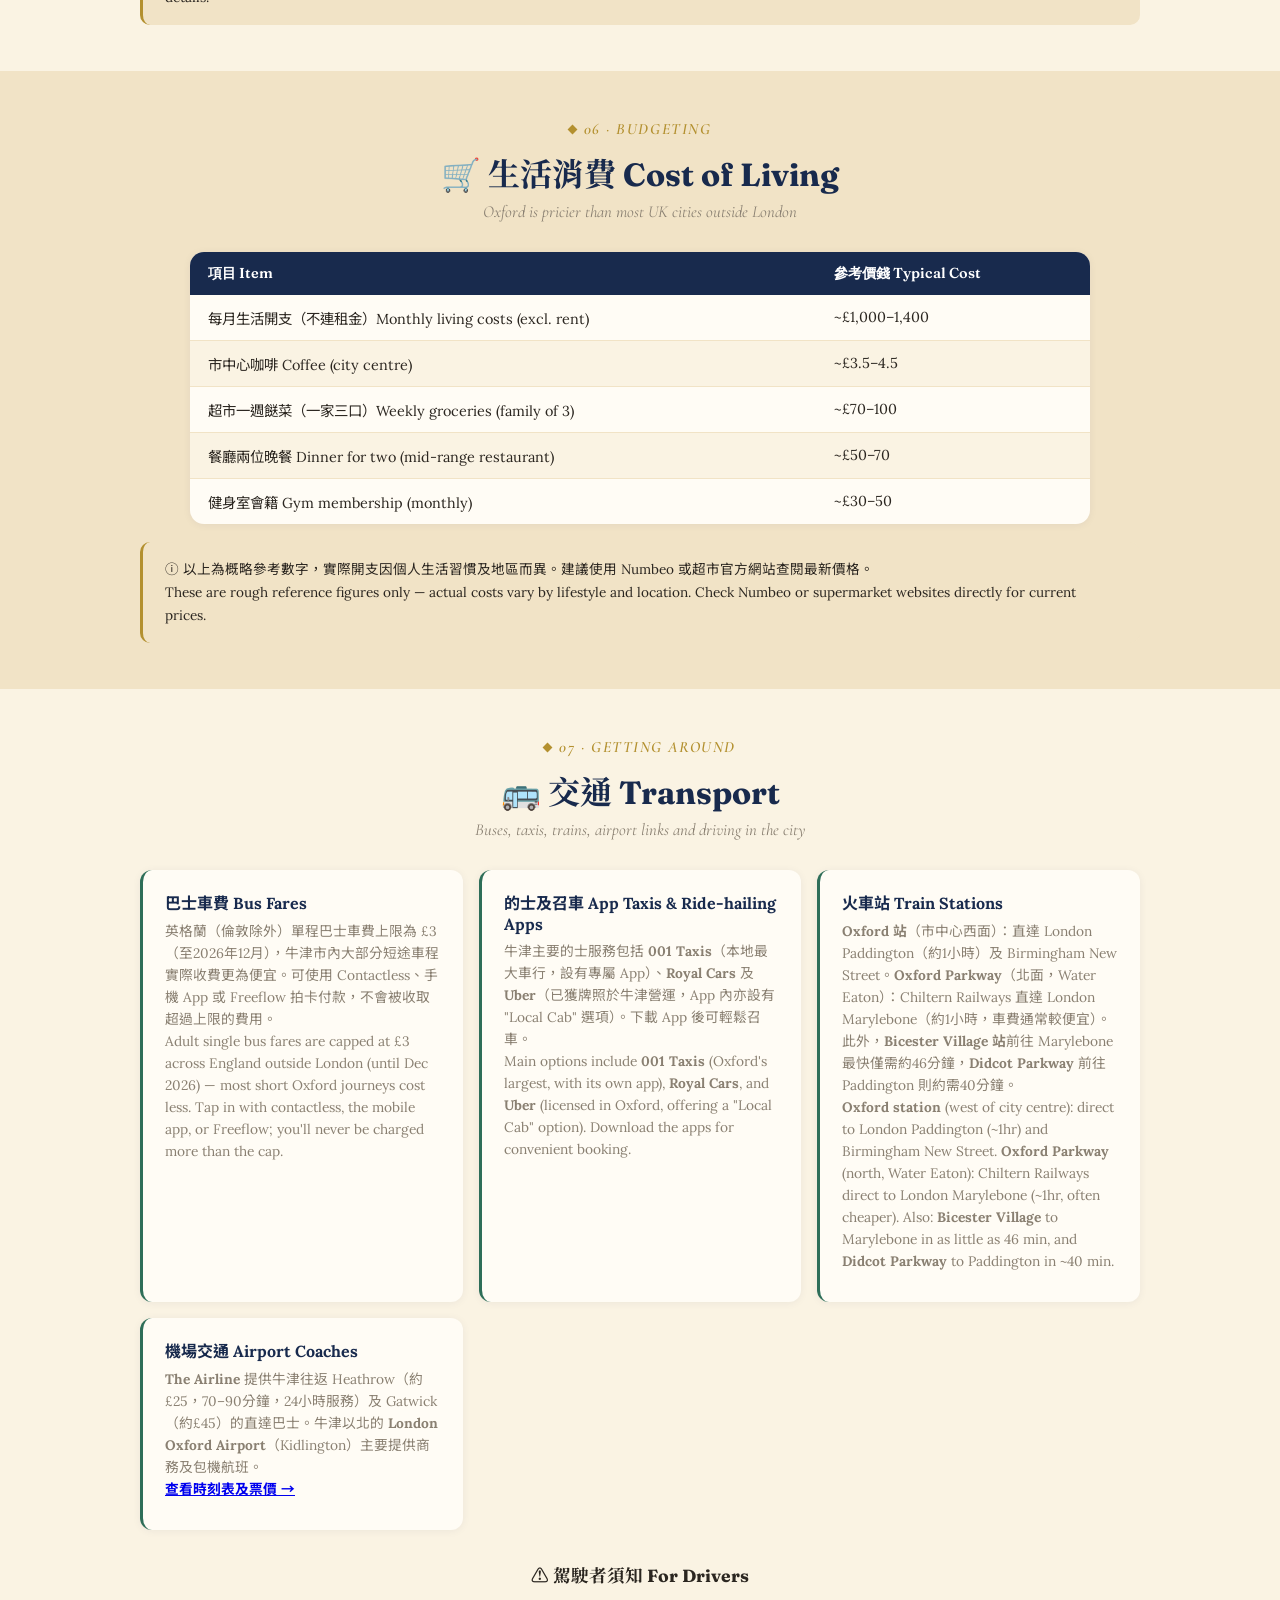
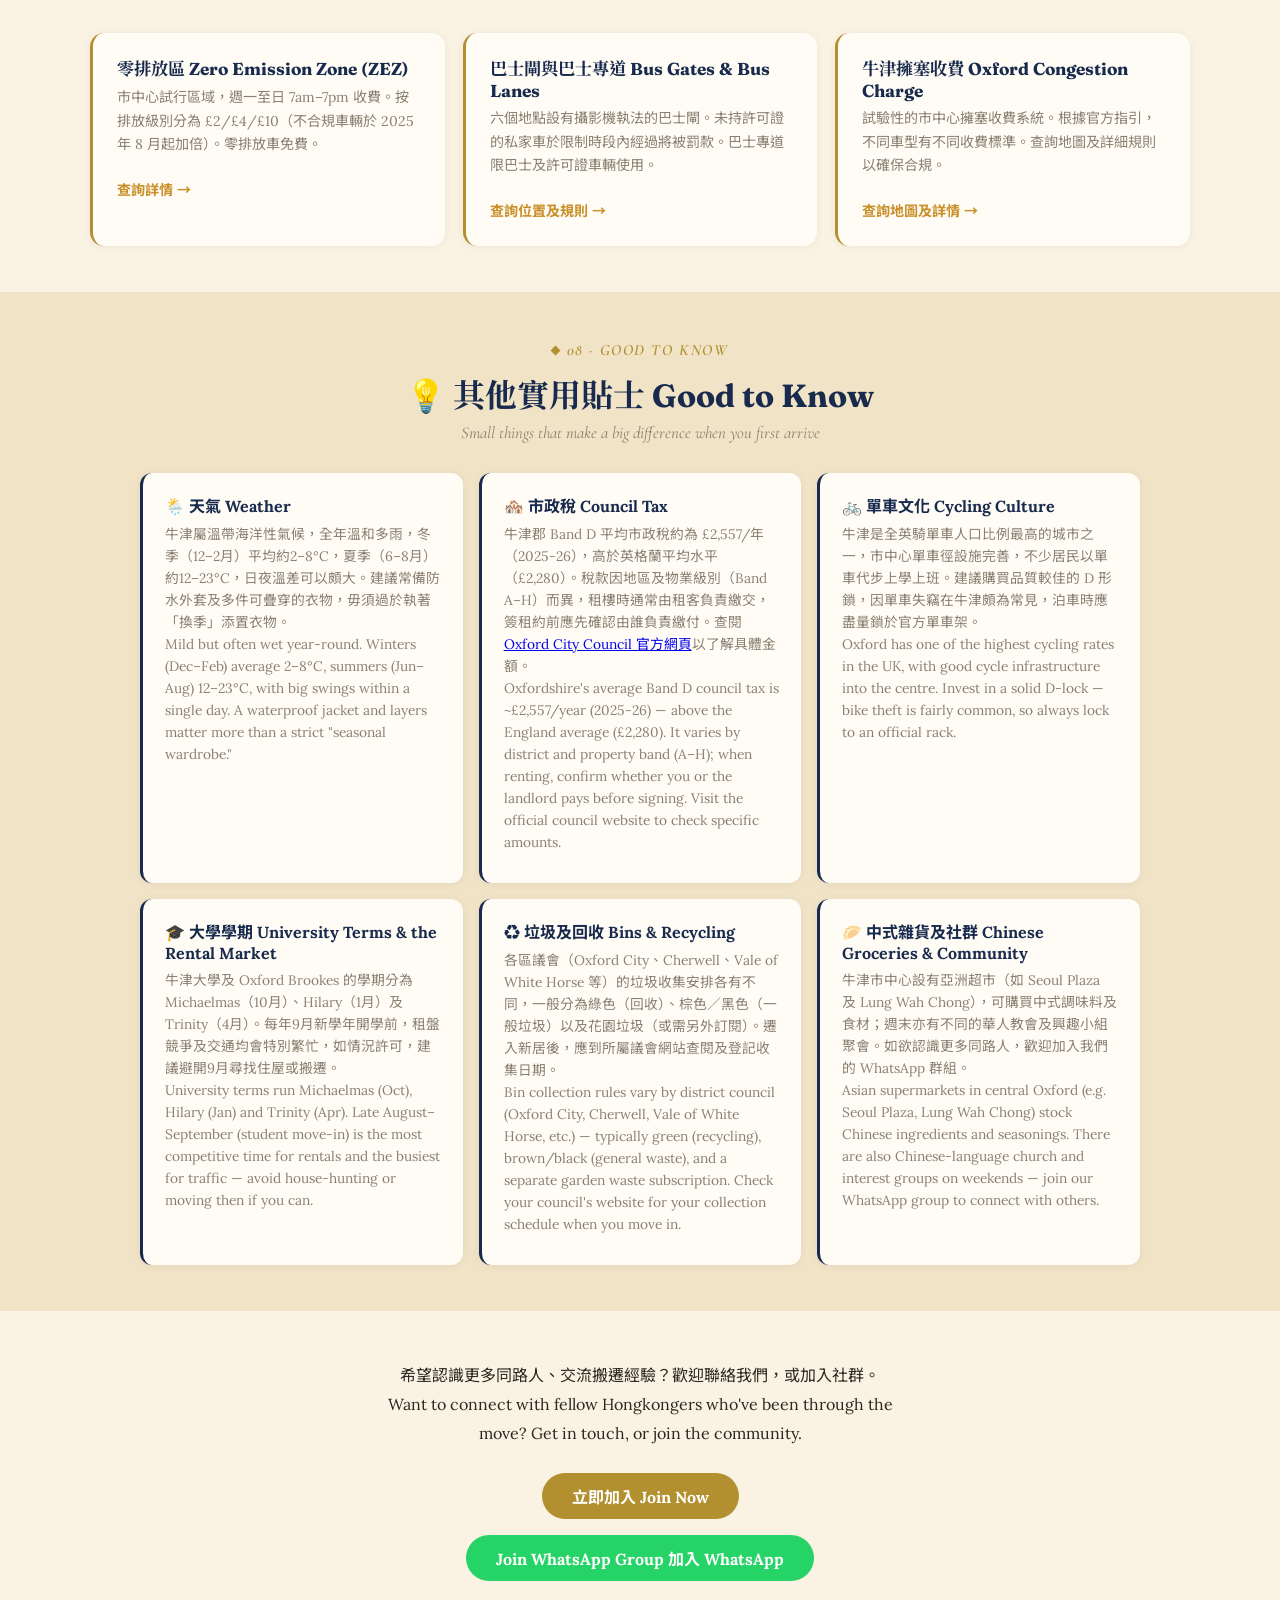
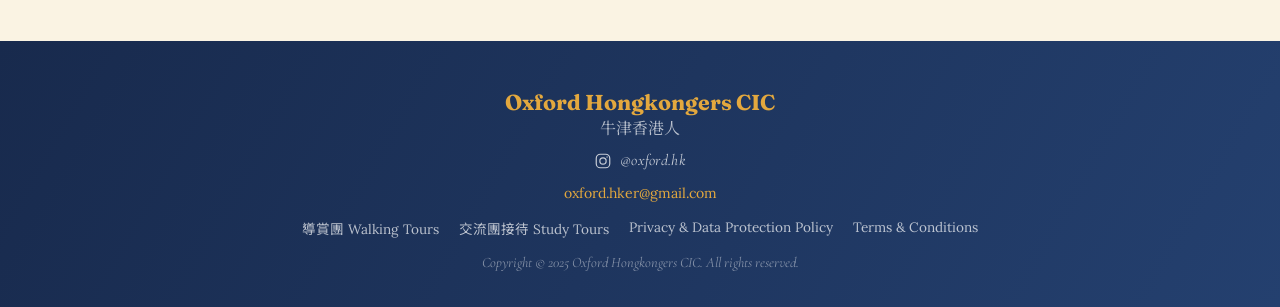
==== commit d13a904e: "Align bilingual text order: Chinese first throughout Navigation, buttons, and page titles now consis" ====
--- a/about-oxfordshire.html
+++ b/about-oxfordshire.html
@@ -13,7 +13,7 @@
   <meta property="og:type" content="website" />
   <meta property="og:url" content="https://oxford-hk.com/about-oxfordshire.html" />
 
-  <title>About Oxfordshire 認識牛津郡 | Oxford Hongkongers CIC</title>
+  <title>認識牛津郡 About Oxfordshire | Oxford Hongkongers CIC</title>
   <link rel="canonical" href="https://oxford-hk.com/about-oxfordshire.html" />
   <link rel="icon" type="image/png" href="/favicon.png" />
   <link rel="preconnect" href="https://fonts.googleapis.com" />
@@ -33,9 +33,9 @@
       <span></span>
     </div>
     <ul class="nav-links" id="navLinks">
-      <li><a href="index.html">Home 主頁</a></li>
-      <li><a href="events.html">Events 活動</a></li>
-      <li><a href="resources.html">Resources 資源</a></li>
+      <li><a href="index.html">主頁 Home</a></li>
+      <li><a href="events.html">活動 Events</a></li>
+      <li><a href="resources.html">資源 Resources</a></li>
       <li><a href="about-oxfordshire.html" class="active">認識牛津郡 About Oxfordshire</a></li>
       <li><a href="membership.html">會員計劃 Membership</a></li>
     </ul>
@@ -535,7 +535,7 @@
     <p>希望認識更多同路人、交流搬遷經驗？歡迎聯絡我們，或加入社群。<br />
       Want to connect with fellow Hongkongers who've been through the move? Get in touch, or join the community.</p>
     <div style="display:flex; gap:16px; justify-content:center; flex-wrap:wrap;">
-      <a href="membership.html" class="btn-join">Join Now 立即加入</a>
+      <a href="membership.html" class="btn-join">立即加入 Join Now</a>
       <a href="https://chat.whatsapp.com/IEmRLbwey91J1ftILgqenw" target="_blank" rel="noopener" class="btn-join" style="background:#25D366;">Join WhatsApp Group 加入 WhatsApp</a>
     </div>
   </div>
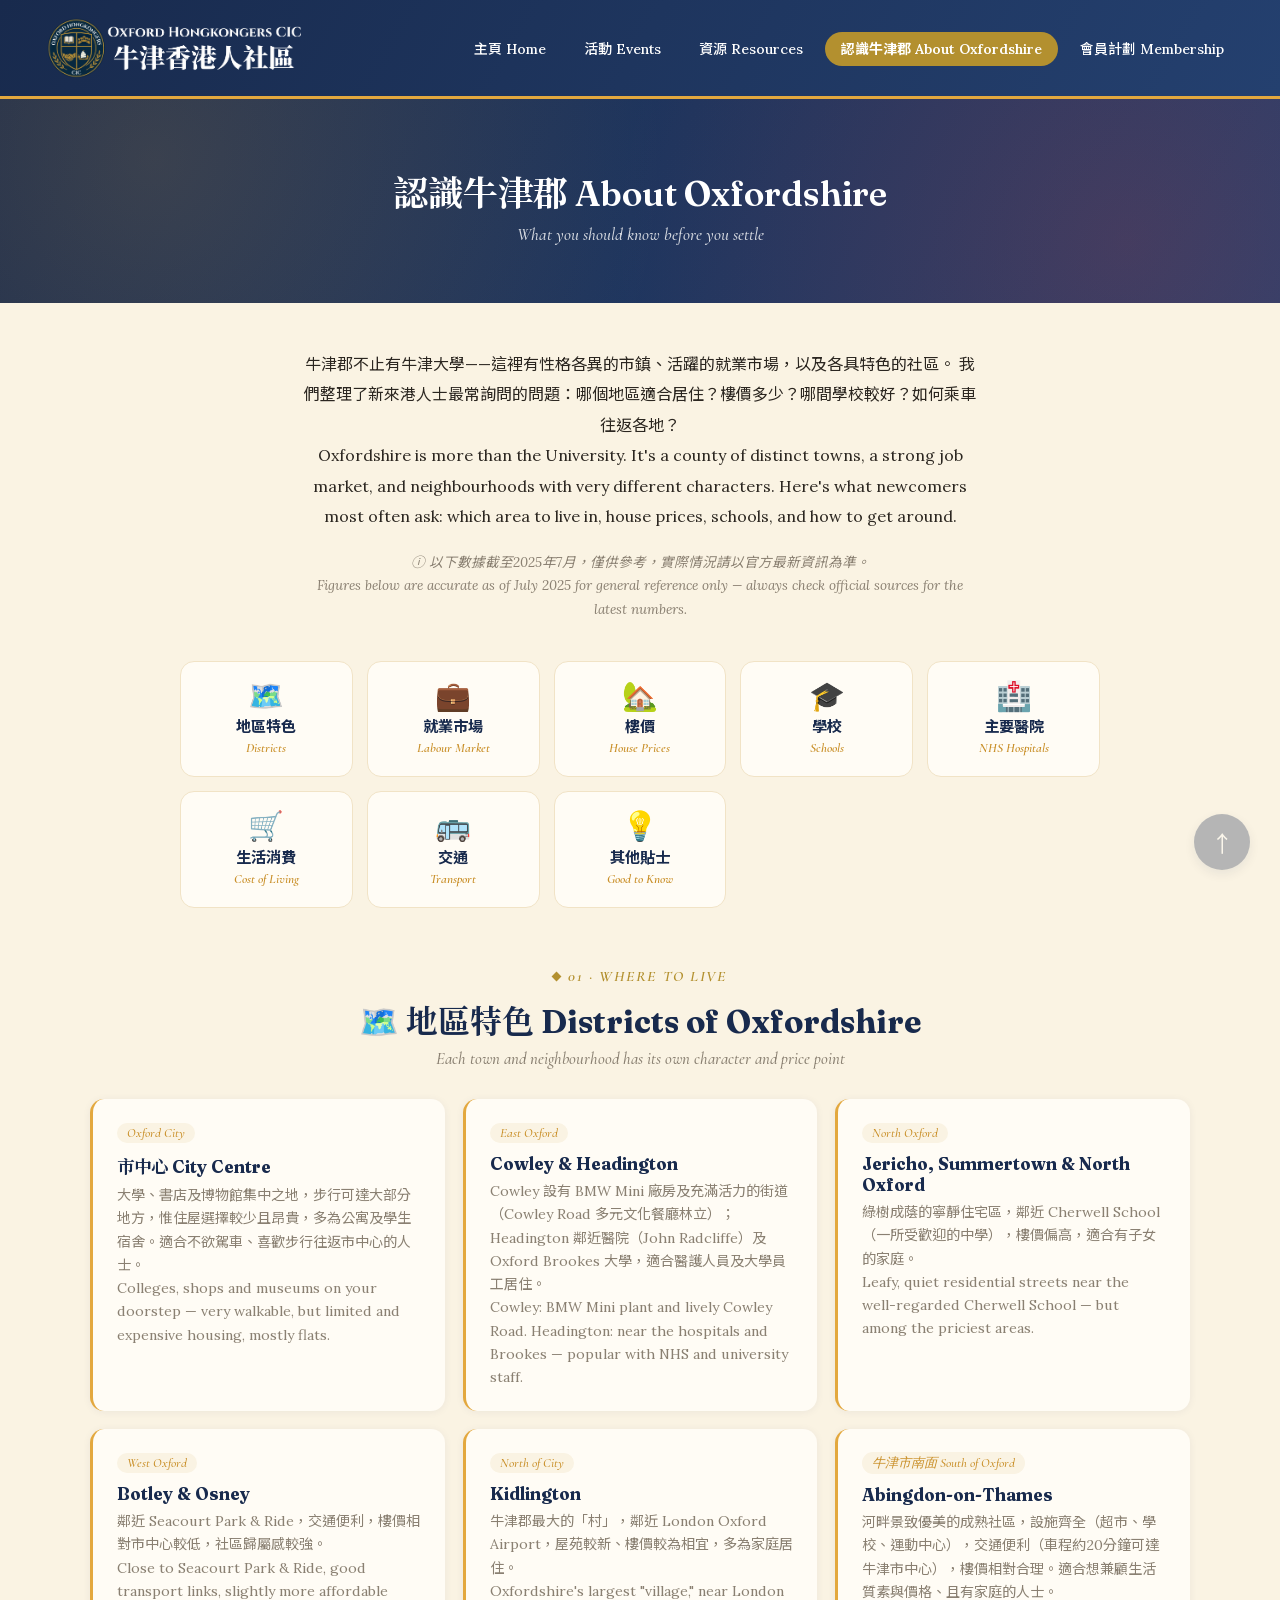
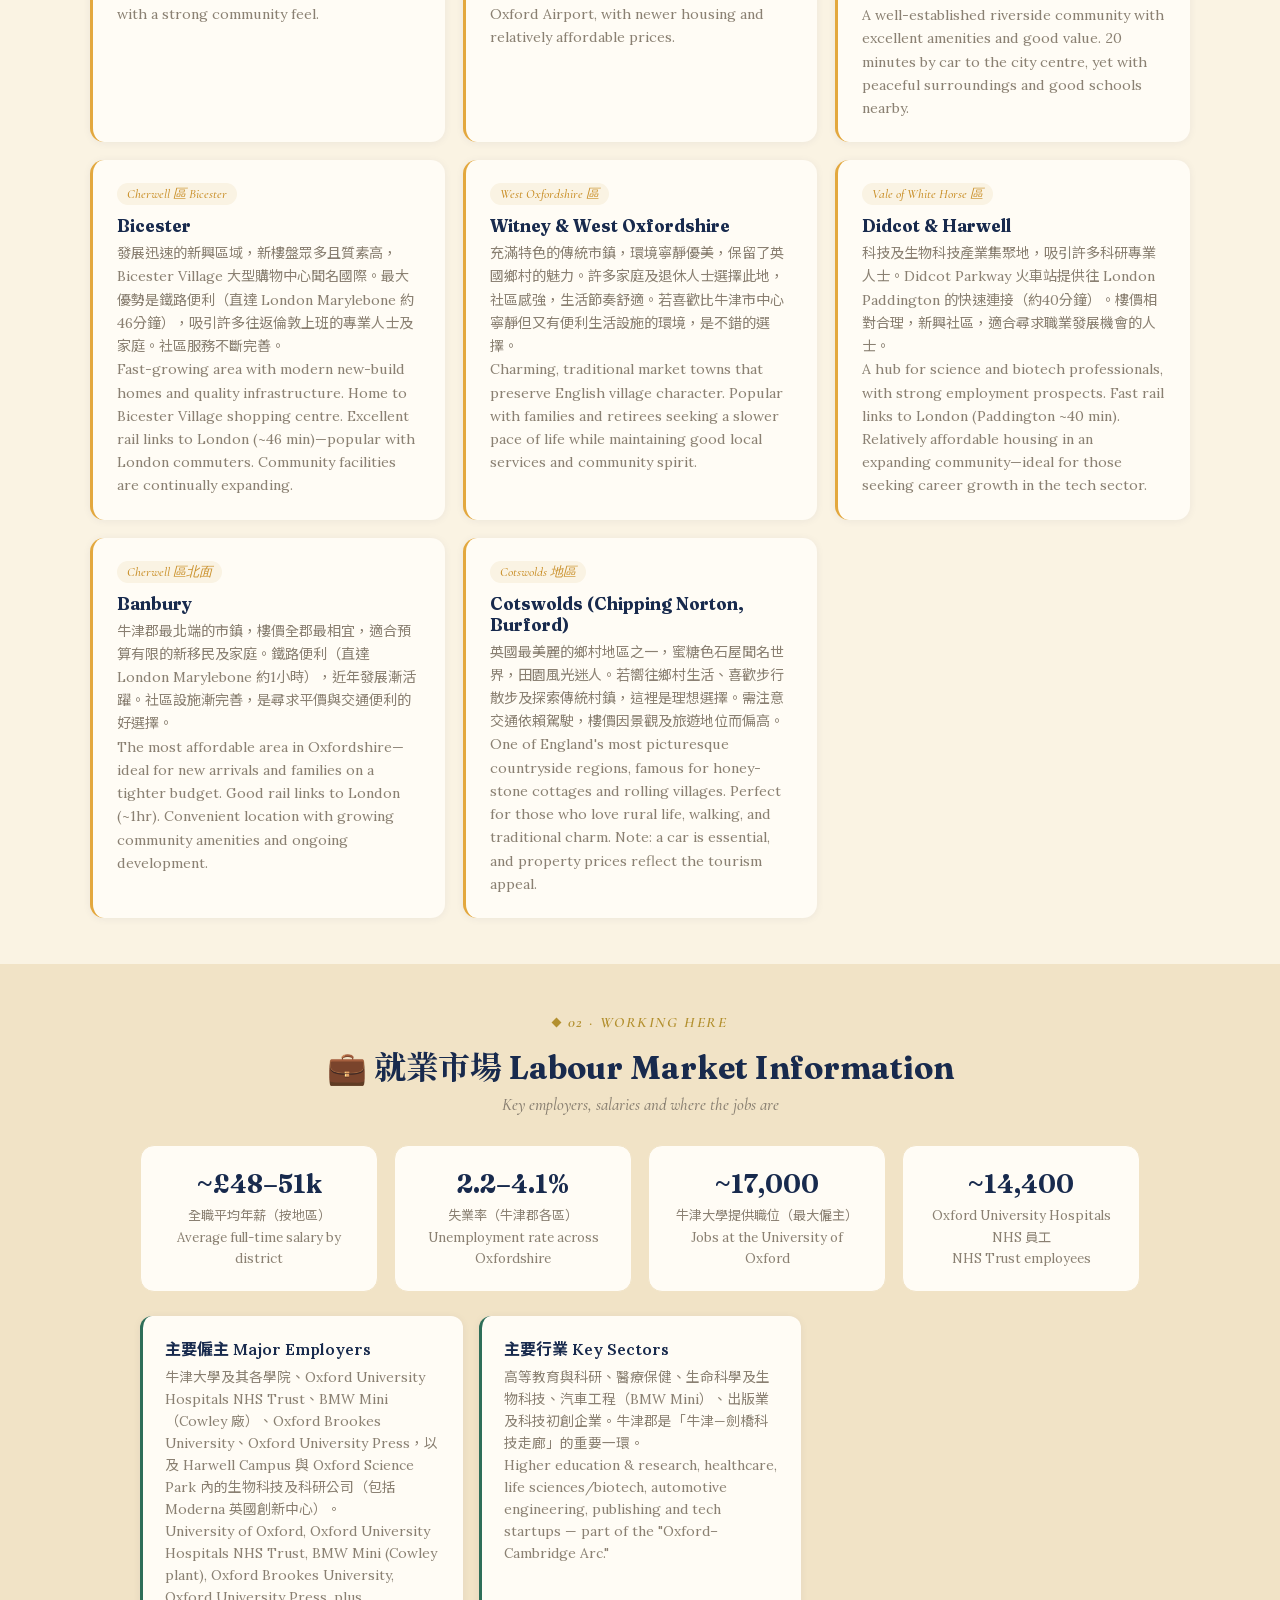
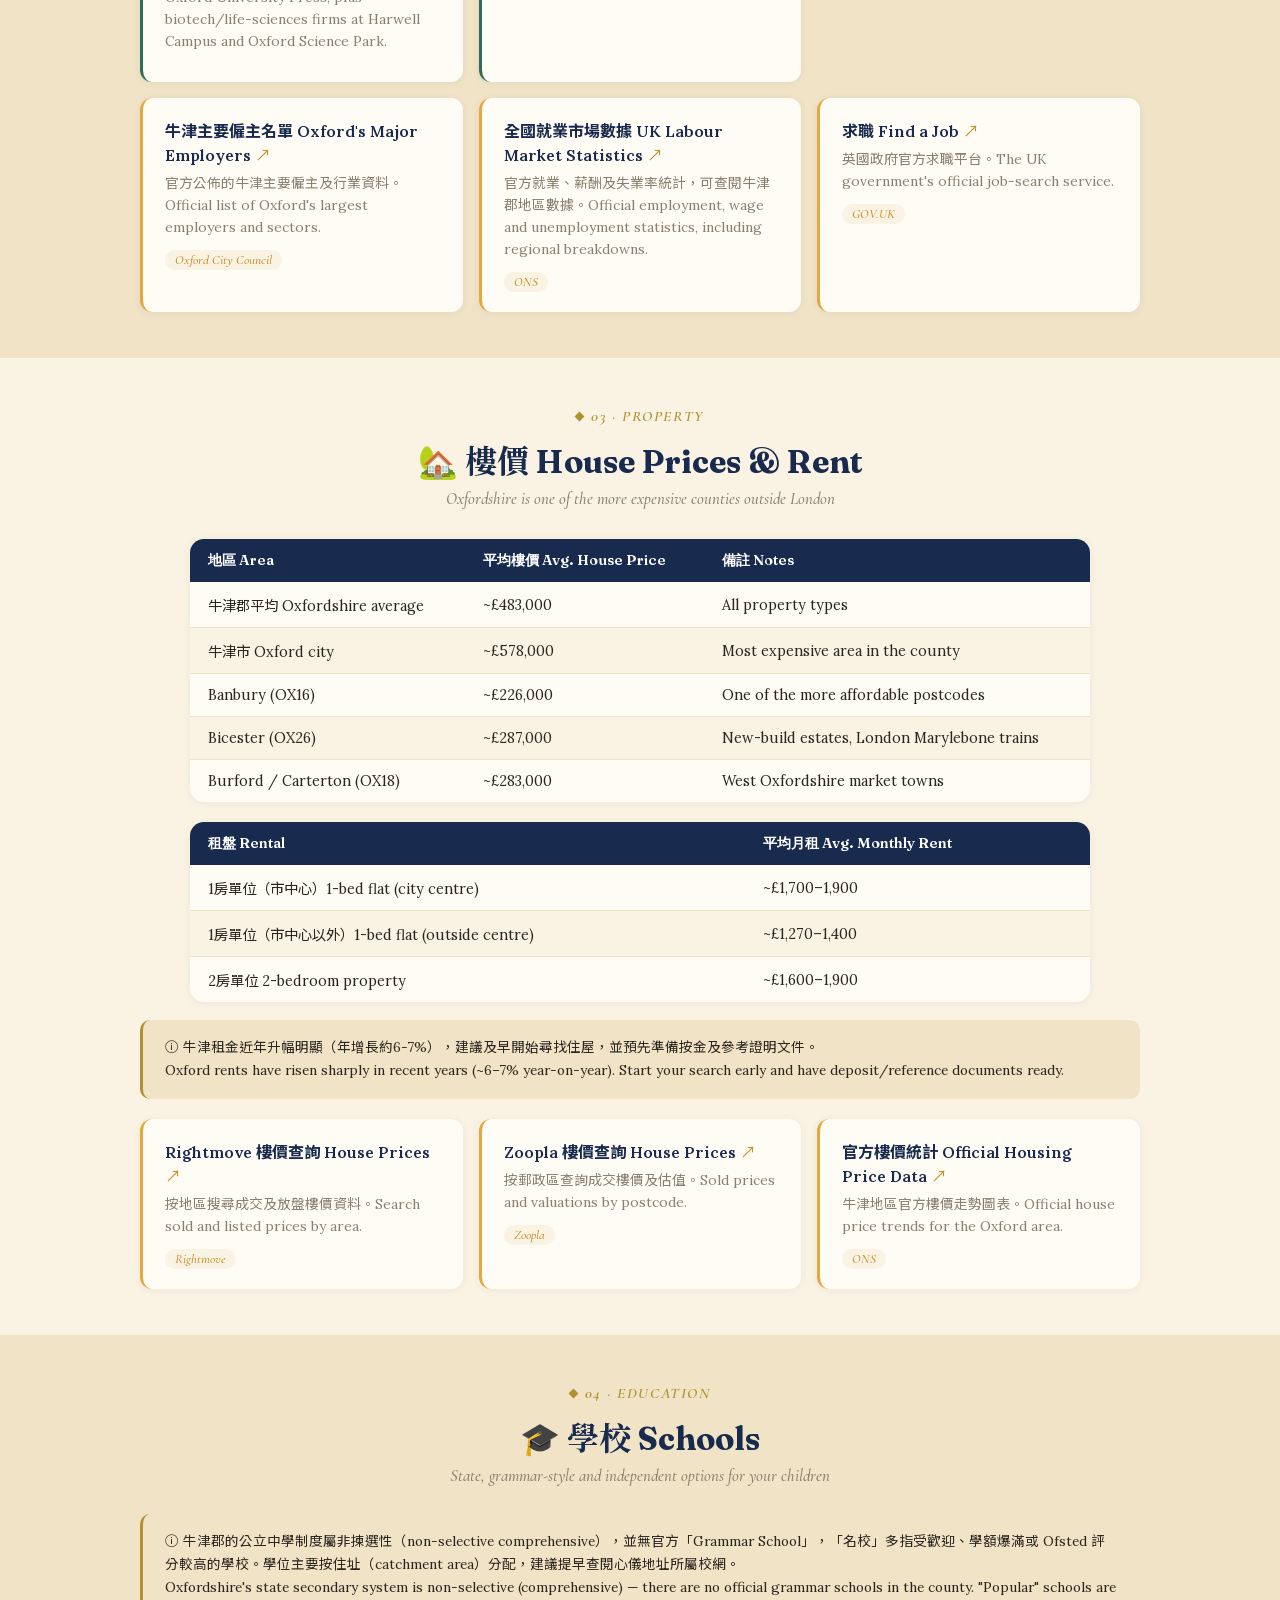
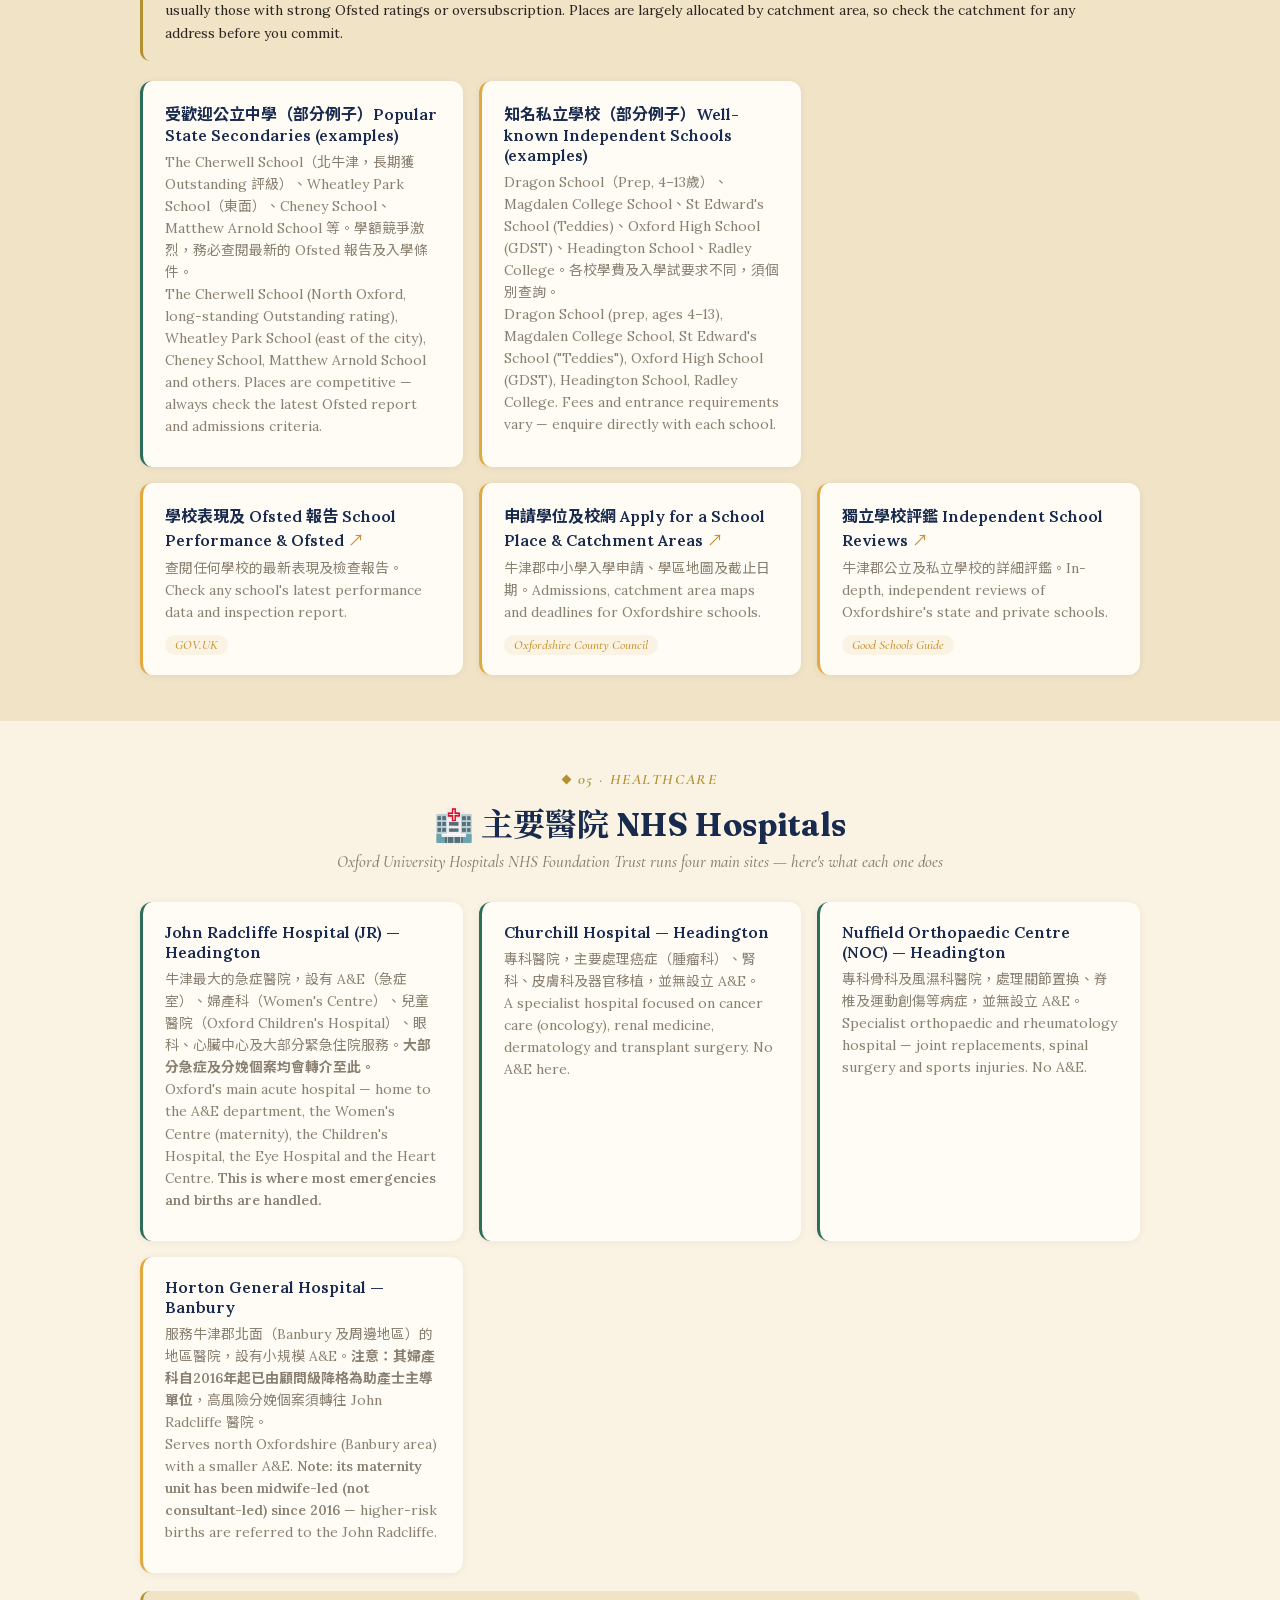
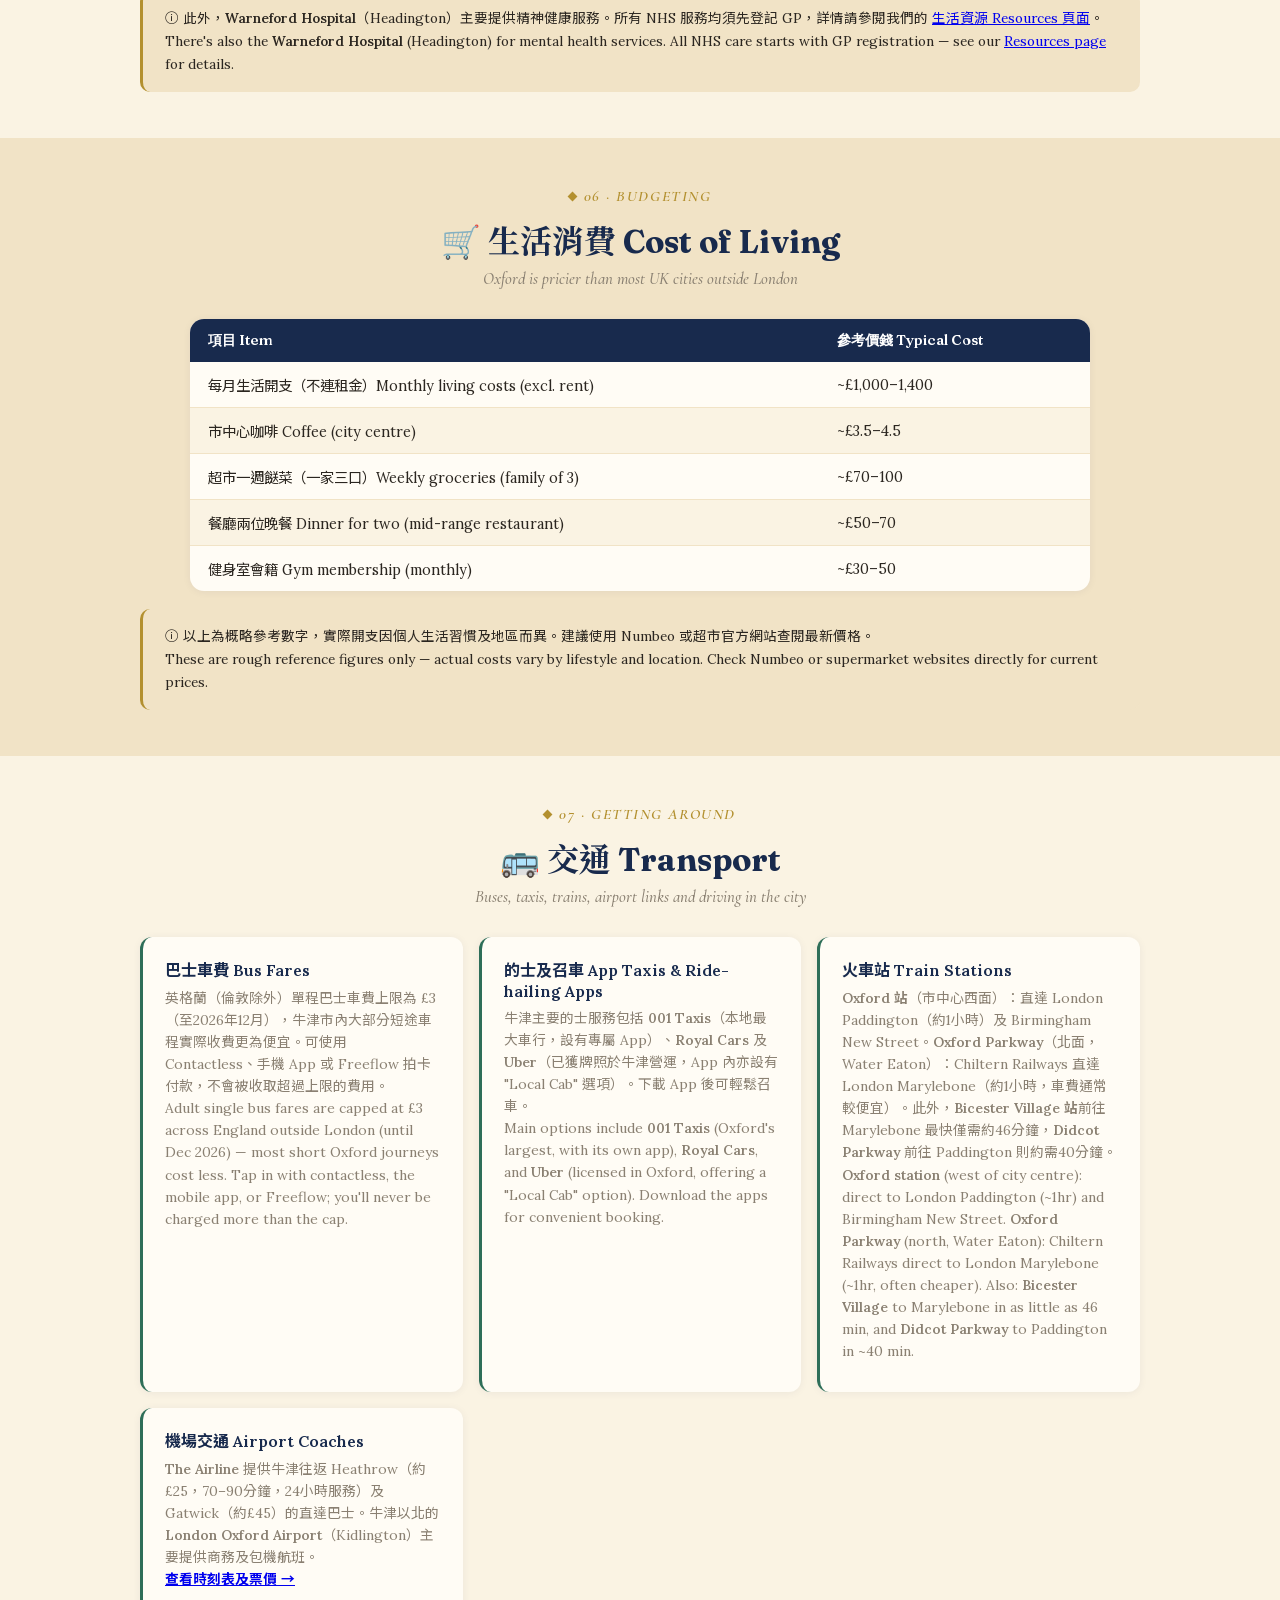
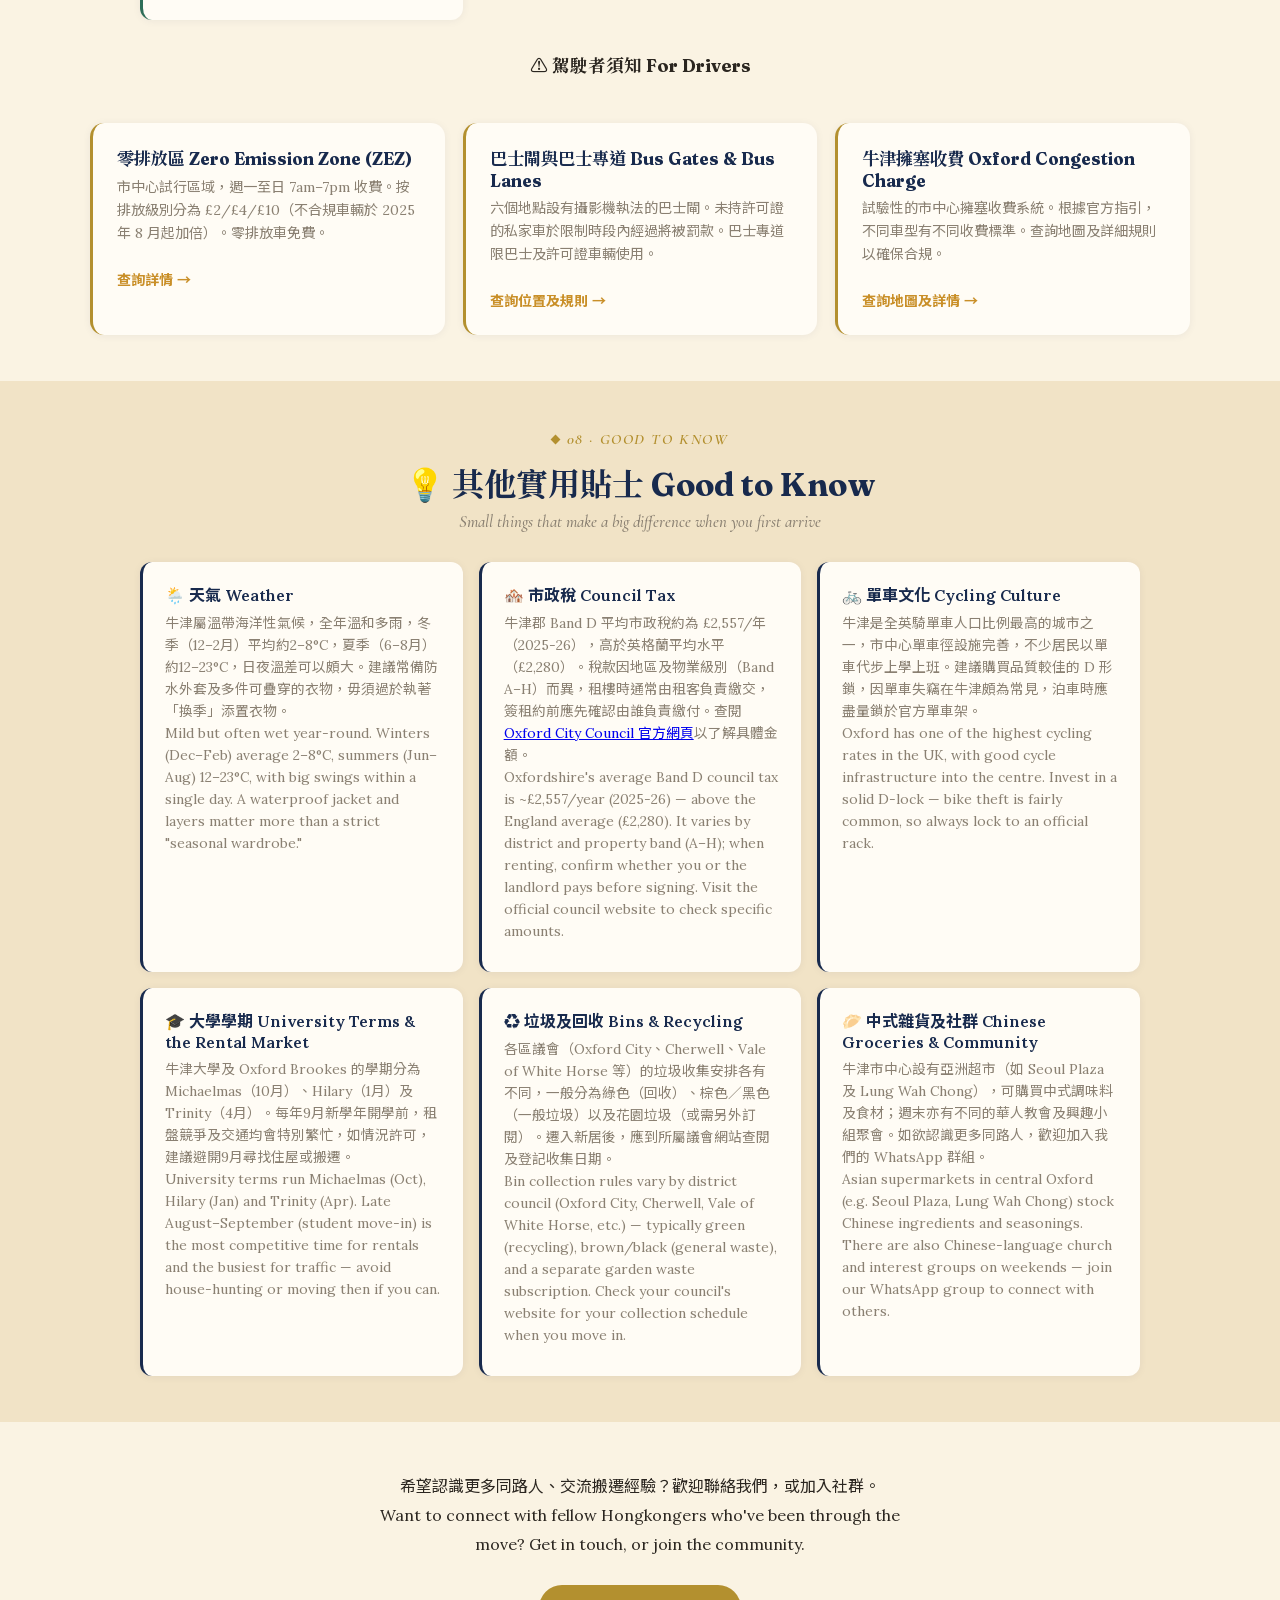
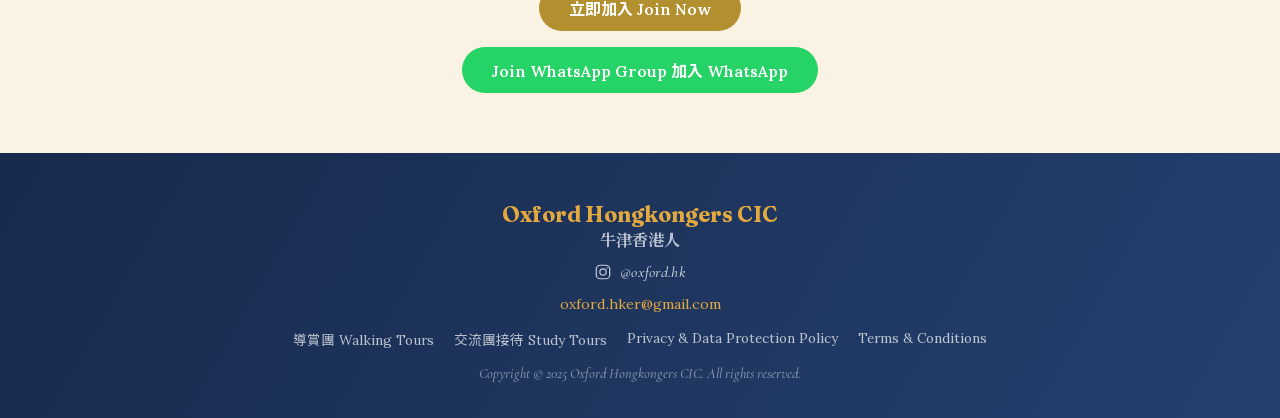
==== commit 66115869: "Self-host web fonts and correct the privacy policy Fonts were loaded from fonts.googleapis.com and f" ====
--- a/about-oxfordshire.html
+++ b/about-oxfordshire.html
@@ -16,9 +16,7 @@
   <title>認識牛津郡 About Oxfordshire | Oxford Hongkongers CIC</title>
   <link rel="canonical" href="https://oxford-hk.com/about-oxfordshire.html" />
   <link rel="icon" type="image/png" href="/favicon.png" />
-  <link rel="preconnect" href="https://fonts.googleapis.com" />
-  <link rel="preconnect" href="https://fonts.gstatic.com" crossorigin />
-  <link href="https://fonts.googleapis.com/css2?family=Fraunces:opsz,wght@9..144,400;9..144,600;9..144,700;9..144,900&family=Noto+Serif+TC:wght@700;900&family=Lora:ital,wght@0,400;0,500;0,600;1,400;1,500&family=Noto+Sans+TC:wght@400;500;700&family=Cormorant+Garamond:ital,wght@0,500;0,600;0,700;1,500;1,600&display=swap" rel="stylesheet" />
+  <link href="fonts-main.css" rel="stylesheet" />
   <link rel="stylesheet" href="styles.css" />
 </head>
 <body>
--- a/fonts-main.css
+++ b/fonts-main.css
@@ -0,0 +1,4996 @@
+/* Self-hosted Google Fonts for 11 main pages.
+   Generated from the Google Fonts css2 API, with all font files served
+   from this origin so no visitor IP is sent to Google (UK GDPR).
+   unicode-range splitting is Google's own, so only the subsets a page
+   actually needs are downloaded. To add a weight or family, re-fetch the
+   css2 URL, download the referenced .woff2 into fonts/, and rewrite the
+   url() paths to fonts/<filename>. */
+
+/* cyrillic-ext */
+@font-face {
+  font-family: 'Cormorant Garamond';
+  font-style: italic;
+  font-weight: 500;
+  font-display: swap;
+  src: url(fonts/co3ZmX5slCNuHLi8bLeY9MK7whWMhyjYrEtFmSqn7B6DxjY.woff2) format('woff2');
+  unicode-range: U+0460-052F, U+1C80-1C8A, U+20B4, U+2DE0-2DFF, U+A640-A69F, U+FE2E-FE2F;
+}
+/* cyrillic */
+@font-face {
+  font-family: 'Cormorant Garamond';
+  font-style: italic;
+  font-weight: 500;
+  font-display: swap;
+  src: url(fonts/co3ZmX5slCNuHLi8bLeY9MK7whWMhyjYrEtMmSqn7B6DxjY.woff2) format('woff2');
+  unicode-range: U+0301, U+0400-045F, U+0490-0491, U+04B0-04B1, U+2116;
+}
+/* vietnamese */
+@font-face {
+  font-family: 'Cormorant Garamond';
+  font-style: italic;
+  font-weight: 500;
+  font-display: swap;
+  src: url(fonts/co3ZmX5slCNuHLi8bLeY9MK7whWMhyjYrEtHmSqn7B6DxjY.woff2) format('woff2');
+  unicode-range: U+0102-0103, U+0110-0111, U+0128-0129, U+0168-0169, U+01A0-01A1, U+01AF-01B0, U+0300-0301, U+0303-0304, U+0308-0309, U+0323, U+0329, U+1EA0-1EF9, U+20AB;
+}
+/* latin-ext */
+@font-face {
+  font-family: 'Cormorant Garamond';
+  font-style: italic;
+  font-weight: 500;
+  font-display: swap;
+  src: url(fonts/co3ZmX5slCNuHLi8bLeY9MK7whWMhyjYrEtGmSqn7B6DxjY.woff2) format('woff2');
+  unicode-range: U+0100-02BA, U+02BD-02C5, U+02C7-02CC, U+02CE-02D7, U+02DD-02FF, U+0304, U+0308, U+0329, U+1D00-1DBF, U+1E00-1E9F, U+1EF2-1EFF, U+2020, U+20A0-20AB, U+20AD-20C4, U+2113, U+2C60-2C7F, U+A720-A7FF;
+}
+/* latin */
+@font-face {
+  font-family: 'Cormorant Garamond';
+  font-style: italic;
+  font-weight: 500;
+  font-display: swap;
+  src: url(fonts/co3ZmX5slCNuHLi8bLeY9MK7whWMhyjYrEtImSqn7B6D.woff2) format('woff2');
+  unicode-range: U+0000-00FF, U+0131, U+0152-0153, U+02BB-02BC, U+02C6, U+02DA, U+02DC, U+0304, U+0308, U+0329, U+2000-206F, U+20AC, U+2122, U+2191, U+2193, U+2212, U+2215, U+FEFF, U+FFFD;
+}
+/* cyrillic-ext */
+@font-face {
+  font-family: 'Cormorant Garamond';
+  font-style: italic;
+  font-weight: 600;
+  font-display: swap;
+  src: url(fonts/co3ZmX5slCNuHLi8bLeY9MK7whWMhyjYrEtFmSqn7B6DxjY.woff2) format('woff2');
+  unicode-range: U+0460-052F, U+1C80-1C8A, U+20B4, U+2DE0-2DFF, U+A640-A69F, U+FE2E-FE2F;
+}
+/* cyrillic */
+@font-face {
+  font-family: 'Cormorant Garamond';
+  font-style: italic;
+  font-weight: 600;
+  font-display: swap;
+  src: url(fonts/co3ZmX5slCNuHLi8bLeY9MK7whWMhyjYrEtMmSqn7B6DxjY.woff2) format('woff2');
+  unicode-range: U+0301, U+0400-045F, U+0490-0491, U+04B0-04B1, U+2116;
+}
+/* vietnamese */
+@font-face {
+  font-family: 'Cormorant Garamond';
+  font-style: italic;
+  font-weight: 600;
+  font-display: swap;
+  src: url(fonts/co3ZmX5slCNuHLi8bLeY9MK7whWMhyjYrEtHmSqn7B6DxjY.woff2) format('woff2');
+  unicode-range: U+0102-0103, U+0110-0111, U+0128-0129, U+0168-0169, U+01A0-01A1, U+01AF-01B0, U+0300-0301, U+0303-0304, U+0308-0309, U+0323, U+0329, U+1EA0-1EF9, U+20AB;
+}
+/* latin-ext */
+@font-face {
+  font-family: 'Cormorant Garamond';
+  font-style: italic;
+  font-weight: 600;
+  font-display: swap;
+  src: url(fonts/co3ZmX5slCNuHLi8bLeY9MK7whWMhyjYrEtGmSqn7B6DxjY.woff2) format('woff2');
+  unicode-range: U+0100-02BA, U+02BD-02C5, U+02C7-02CC, U+02CE-02D7, U+02DD-02FF, U+0304, U+0308, U+0329, U+1D00-1DBF, U+1E00-1E9F, U+1EF2-1EFF, U+2020, U+20A0-20AB, U+20AD-20C4, U+2113, U+2C60-2C7F, U+A720-A7FF;
+}
+/* latin */
+@font-face {
+  font-family: 'Cormorant Garamond';
+  font-style: italic;
+  font-weight: 600;
+  font-display: swap;
+  src: url(fonts/co3ZmX5slCNuHLi8bLeY9MK7whWMhyjYrEtImSqn7B6D.woff2) format('woff2');
+  unicode-range: U+0000-00FF, U+0131, U+0152-0153, U+02BB-02BC, U+02C6, U+02DA, U+02DC, U+0304, U+0308, U+0329, U+2000-206F, U+20AC, U+2122, U+2191, U+2193, U+2212, U+2215, U+FEFF, U+FFFD;
+}
+/* cyrillic-ext */
+@font-face {
+  font-family: 'Cormorant Garamond';
+  font-style: normal;
+  font-weight: 500;
+  font-display: swap;
+  src: url(fonts/co3bmX5slCNuHLi8bLeY9MK7whWMhyjYpHtKky2F7i6C.woff2) format('woff2');
+  unicode-range: U+0460-052F, U+1C80-1C8A, U+20B4, U+2DE0-2DFF, U+A640-A69F, U+FE2E-FE2F;
+}
+/* cyrillic */
+@font-face {
+  font-family: 'Cormorant Garamond';
+  font-style: normal;
+  font-weight: 500;
+  font-display: swap;
+  src: url(fonts/co3bmX5slCNuHLi8bLeY9MK7whWMhyjYrXtKky2F7i6C.woff2) format('woff2');
+  unicode-range: U+0301, U+0400-045F, U+0490-0491, U+04B0-04B1, U+2116;
+}
+/* vietnamese */
+@font-face {
+  font-family: 'Cormorant Garamond';
+  font-style: normal;
+  font-weight: 500;
+  font-display: swap;
+  src: url(fonts/co3bmX5slCNuHLi8bLeY9MK7whWMhyjYpntKky2F7i6C.woff2) format('woff2');
+  unicode-range: U+0102-0103, U+0110-0111, U+0128-0129, U+0168-0169, U+01A0-01A1, U+01AF-01B0, U+0300-0301, U+0303-0304, U+0308-0309, U+0323, U+0329, U+1EA0-1EF9, U+20AB;
+}
+/* latin-ext */
+@font-face {
+  font-family: 'Cormorant Garamond';
+  font-style: normal;
+  font-weight: 500;
+  font-display: swap;
+  src: url(fonts/co3bmX5slCNuHLi8bLeY9MK7whWMhyjYp3tKky2F7i6C.woff2) format('woff2');
+  unicode-range: U+0100-02BA, U+02BD-02C5, U+02C7-02CC, U+02CE-02D7, U+02DD-02FF, U+0304, U+0308, U+0329, U+1D00-1DBF, U+1E00-1E9F, U+1EF2-1EFF, U+2020, U+20A0-20AB, U+20AD-20C4, U+2113, U+2C60-2C7F, U+A720-A7FF;
+}
+/* latin */
+@font-face {
+  font-family: 'Cormorant Garamond';
+  font-style: normal;
+  font-weight: 500;
+  font-display: swap;
+  src: url(fonts/co3bmX5slCNuHLi8bLeY9MK7whWMhyjYqXtKky2F7g.woff2) format('woff2');
+  unicode-range: U+0000-00FF, U+0131, U+0152-0153, U+02BB-02BC, U+02C6, U+02DA, U+02DC, U+0304, U+0308, U+0329, U+2000-206F, U+20AC, U+2122, U+2191, U+2193, U+2212, U+2215, U+FEFF, U+FFFD;
+}
+/* cyrillic-ext */
+@font-face {
+  font-family: 'Cormorant Garamond';
+  font-style: normal;
+  font-weight: 600;
+  font-display: swap;
+  src: url(fonts/co3bmX5slCNuHLi8bLeY9MK7whWMhyjYpHtKky2F7i6C.woff2) format('woff2');
+  unicode-range: U+0460-052F, U+1C80-1C8A, U+20B4, U+2DE0-2DFF, U+A640-A69F, U+FE2E-FE2F;
+}
+/* cyrillic */
+@font-face {
+  font-family: 'Cormorant Garamond';
+  font-style: normal;
+  font-weight: 600;
+  font-display: swap;
+  src: url(fonts/co3bmX5slCNuHLi8bLeY9MK7whWMhyjYrXtKky2F7i6C.woff2) format('woff2');
+  unicode-range: U+0301, U+0400-045F, U+0490-0491, U+04B0-04B1, U+2116;
+}
+/* vietnamese */
+@font-face {
+  font-family: 'Cormorant Garamond';
+  font-style: normal;
+  font-weight: 600;
+  font-display: swap;
+  src: url(fonts/co3bmX5slCNuHLi8bLeY9MK7whWMhyjYpntKky2F7i6C.woff2) format('woff2');
+  unicode-range: U+0102-0103, U+0110-0111, U+0128-0129, U+0168-0169, U+01A0-01A1, U+01AF-01B0, U+0300-0301, U+0303-0304, U+0308-0309, U+0323, U+0329, U+1EA0-1EF9, U+20AB;
+}
+/* latin-ext */
+@font-face {
+  font-family: 'Cormorant Garamond';
+  font-style: normal;
+  font-weight: 600;
+  font-display: swap;
+  src: url(fonts/co3bmX5slCNuHLi8bLeY9MK7whWMhyjYp3tKky2F7i6C.woff2) format('woff2');
+  unicode-range: U+0100-02BA, U+02BD-02C5, U+02C7-02CC, U+02CE-02D7, U+02DD-02FF, U+0304, U+0308, U+0329, U+1D00-1DBF, U+1E00-1E9F, U+1EF2-1EFF, U+2020, U+20A0-20AB, U+20AD-20C4, U+2113, U+2C60-2C7F, U+A720-A7FF;
+}
+/* latin */
+@font-face {
+  font-family: 'Cormorant Garamond';
+  font-style: normal;
+  font-weight: 600;
+  font-display: swap;
+  src: url(fonts/co3bmX5slCNuHLi8bLeY9MK7whWMhyjYqXtKky2F7g.woff2) format('woff2');
+  unicode-range: U+0000-00FF, U+0131, U+0152-0153, U+02BB-02BC, U+02C6, U+02DA, U+02DC, U+0304, U+0308, U+0329, U+2000-206F, U+20AC, U+2122, U+2191, U+2193, U+2212, U+2215, U+FEFF, U+FFFD;
+}
+/* cyrillic-ext */
+@font-face {
+  font-family: 'Cormorant Garamond';
+  font-style: normal;
+  font-weight: 700;
+  font-display: swap;
+  src: url(fonts/co3bmX5slCNuHLi8bLeY9MK7whWMhyjYpHtKky2F7i6C.woff2) format('woff2');
+  unicode-range: U+0460-052F, U+1C80-1C8A, U+20B4, U+2DE0-2DFF, U+A640-A69F, U+FE2E-FE2F;
+}
+/* cyrillic */
+@font-face {
+  font-family: 'Cormorant Garamond';
+  font-style: normal;
+  font-weight: 700;
+  font-display: swap;
+  src: url(fonts/co3bmX5slCNuHLi8bLeY9MK7whWMhyjYrXtKky2F7i6C.woff2) format('woff2');
+  unicode-range: U+0301, U+0400-045F, U+0490-0491, U+04B0-04B1, U+2116;
+}
+/* vietnamese */
+@font-face {
+  font-family: 'Cormorant Garamond';
+  font-style: normal;
+  font-weight: 700;
+  font-display: swap;
+  src: url(fonts/co3bmX5slCNuHLi8bLeY9MK7whWMhyjYpntKky2F7i6C.woff2) format('woff2');
+  unicode-range: U+0102-0103, U+0110-0111, U+0128-0129, U+0168-0169, U+01A0-01A1, U+01AF-01B0, U+0300-0301, U+0303-0304, U+0308-0309, U+0323, U+0329, U+1EA0-1EF9, U+20AB;
+}
+/* latin-ext */
+@font-face {
+  font-family: 'Cormorant Garamond';
+  font-style: normal;
+  font-weight: 700;
+  font-display: swap;
+  src: url(fonts/co3bmX5slCNuHLi8bLeY9MK7whWMhyjYp3tKky2F7i6C.woff2) format('woff2');
+  unicode-range: U+0100-02BA, U+02BD-02C5, U+02C7-02CC, U+02CE-02D7, U+02DD-02FF, U+0304, U+0308, U+0329, U+1D00-1DBF, U+1E00-1E9F, U+1EF2-1EFF, U+2020, U+20A0-20AB, U+20AD-20C4, U+2113, U+2C60-2C7F, U+A720-A7FF;
+}
+/* latin */
+@font-face {
+  font-family: 'Cormorant Garamond';
+  font-style: normal;
+  font-weight: 700;
+  font-display: swap;
+  src: url(fonts/co3bmX5slCNuHLi8bLeY9MK7whWMhyjYqXtKky2F7g.woff2) format('woff2');
+  unicode-range: U+0000-00FF, U+0131, U+0152-0153, U+02BB-02BC, U+02C6, U+02DA, U+02DC, U+0304, U+0308, U+0329, U+2000-206F, U+20AC, U+2122, U+2191, U+2193, U+2212, U+2215, U+FEFF, U+FFFD;
+}
+/* vietnamese */
+@font-face {
+  font-family: 'Fraunces';
+  font-style: normal;
+  font-weight: 400;
+  font-display: swap;
+  src: url(fonts/6NU78FyLNQOQZAnv9bYEvDiIdE9Ea92uemAk_WBq8U_9v0c2Wa0KxCBTeP2Xz5fU8w.woff2) format('woff2');
+  unicode-range: U+0102-0103, U+0110-0111, U+0128-0129, U+0168-0169, U+01A0-01A1, U+01AF-01B0, U+0300-0301, U+0303-0304, U+0308-0309, U+0323, U+0329, U+1EA0-1EF9, U+20AB;
+}
+/* latin-ext */
+@font-face {
+  font-family: 'Fraunces';
+  font-style: normal;
+  font-weight: 400;
+  font-display: swap;
+  src: url(fonts/6NU78FyLNQOQZAnv9bYEvDiIdE9Ea92uemAk_WBq8U_9v0c2Wa0KxCFTeP2Xz5fU8w.woff2) format('woff2');
+  unicode-range: U+0100-02BA, U+02BD-02C5, U+02C7-02CC, U+02CE-02D7, U+02DD-02FF, U+0304, U+0308, U+0329, U+1D00-1DBF, U+1E00-1E9F, U+1EF2-1EFF, U+2020, U+20A0-20AB, U+20AD-20C4, U+2113, U+2C60-2C7F, U+A720-A7FF;
+}
+/* latin */
+@font-face {
+  font-family: 'Fraunces';
+  font-style: normal;
+  font-weight: 400;
+  font-display: swap;
+  src: url(fonts/6NU78FyLNQOQZAnv9bYEvDiIdE9Ea92uemAk_WBq8U_9v0c2Wa0KxC9TeP2Xz5c.woff2) format('woff2');
+  unicode-range: U+0000-00FF, U+0131, U+0152-0153, U+02BB-02BC, U+02C6, U+02DA, U+02DC, U+0304, U+0308, U+0329, U+2000-206F, U+20AC, U+2122, U+2191, U+2193, U+2212, U+2215, U+FEFF, U+FFFD;
+}
+/* vietnamese */
+@font-face {
+  font-family: 'Fraunces';
+  font-style: normal;
+  font-weight: 600;
+  font-display: swap;
+  src: url(fonts/6NU78FyLNQOQZAnv9bYEvDiIdE9Ea92uemAk_WBq8U_9v0c2Wa0KxCBTeP2Xz5fU8w.woff2) format('woff2');
+  unicode-range: U+0102-0103, U+0110-0111, U+0128-0129, U+0168-0169, U+01A0-01A1, U+01AF-01B0, U+0300-0301, U+0303-0304, U+0308-0309, U+0323, U+0329, U+1EA0-1EF9, U+20AB;
+}
+/* latin-ext */
+@font-face {
+  font-family: 'Fraunces';
+  font-style: normal;
+  font-weight: 600;
+  font-display: swap;
+  src: url(fonts/6NU78FyLNQOQZAnv9bYEvDiIdE9Ea92uemAk_WBq8U_9v0c2Wa0KxCFTeP2Xz5fU8w.woff2) format('woff2');
+  unicode-range: U+0100-02BA, U+02BD-02C5, U+02C7-02CC, U+02CE-02D7, U+02DD-02FF, U+0304, U+0308, U+0329, U+1D00-1DBF, U+1E00-1E9F, U+1EF2-1EFF, U+2020, U+20A0-20AB, U+20AD-20C4, U+2113, U+2C60-2C7F, U+A720-A7FF;
+}
+/* latin */
+@font-face {
+  font-family: 'Fraunces';
+  font-style: normal;
+  font-weight: 600;
+  font-display: swap;
+  src: url(fonts/6NU78FyLNQOQZAnv9bYEvDiIdE9Ea92uemAk_WBq8U_9v0c2Wa0KxC9TeP2Xz5c.woff2) format('woff2');
+  unicode-range: U+0000-00FF, U+0131, U+0152-0153, U+02BB-02BC, U+02C6, U+02DA, U+02DC, U+0304, U+0308, U+0329, U+2000-206F, U+20AC, U+2122, U+2191, U+2193, U+2212, U+2215, U+FEFF, U+FFFD;
+}
+/* vietnamese */
+@font-face {
+  font-family: 'Fraunces';
+  font-style: normal;
+  font-weight: 700;
+  font-display: swap;
+  src: url(fonts/6NU78FyLNQOQZAnv9bYEvDiIdE9Ea92uemAk_WBq8U_9v0c2Wa0KxCBTeP2Xz5fU8w.woff2) format('woff2');
+  unicode-range: U+0102-0103, U+0110-0111, U+0128-0129, U+0168-0169, U+01A0-01A1, U+01AF-01B0, U+0300-0301, U+0303-0304, U+0308-0309, U+0323, U+0329, U+1EA0-1EF9, U+20AB;
+}
+/* latin-ext */
+@font-face {
+  font-family: 'Fraunces';
+  font-style: normal;
+  font-weight: 700;
+  font-display: swap;
+  src: url(fonts/6NU78FyLNQOQZAnv9bYEvDiIdE9Ea92uemAk_WBq8U_9v0c2Wa0KxCFTeP2Xz5fU8w.woff2) format('woff2');
+  unicode-range: U+0100-02BA, U+02BD-02C5, U+02C7-02CC, U+02CE-02D7, U+02DD-02FF, U+0304, U+0308, U+0329, U+1D00-1DBF, U+1E00-1E9F, U+1EF2-1EFF, U+2020, U+20A0-20AB, U+20AD-20C4, U+2113, U+2C60-2C7F, U+A720-A7FF;
+}
+/* latin */
+@font-face {
+  font-family: 'Fraunces';
+  font-style: normal;
+  font-weight: 700;
+  font-display: swap;
+  src: url(fonts/6NU78FyLNQOQZAnv9bYEvDiIdE9Ea92uemAk_WBq8U_9v0c2Wa0KxC9TeP2Xz5c.woff2) format('woff2');
+  unicode-range: U+0000-00FF, U+0131, U+0152-0153, U+02BB-02BC, U+02C6, U+02DA, U+02DC, U+0304, U+0308, U+0329, U+2000-206F, U+20AC, U+2122, U+2191, U+2193, U+2212, U+2215, U+FEFF, U+FFFD;
+}
+/* vietnamese */
+@font-face {
+  font-family: 'Fraunces';
+  font-style: normal;
+  font-weight: 900;
+  font-display: swap;
+  src: url(fonts/6NU78FyLNQOQZAnv9bYEvDiIdE9Ea92uemAk_WBq8U_9v0c2Wa0KxCBTeP2Xz5fU8w.woff2) format('woff2');
+  unicode-range: U+0102-0103, U+0110-0111, U+0128-0129, U+0168-0169, U+01A0-01A1, U+01AF-01B0, U+0300-0301, U+0303-0304, U+0308-0309, U+0323, U+0329, U+1EA0-1EF9, U+20AB;
+}
+/* latin-ext */
+@font-face {
+  font-family: 'Fraunces';
+  font-style: normal;
+  font-weight: 900;
+  font-display: swap;
+  src: url(fonts/6NU78FyLNQOQZAnv9bYEvDiIdE9Ea92uemAk_WBq8U_9v0c2Wa0KxCFTeP2Xz5fU8w.woff2) format('woff2');
+  unicode-range: U+0100-02BA, U+02BD-02C5, U+02C7-02CC, U+02CE-02D7, U+02DD-02FF, U+0304, U+0308, U+0329, U+1D00-1DBF, U+1E00-1E9F, U+1EF2-1EFF, U+2020, U+20A0-20AB, U+20AD-20C4, U+2113, U+2C60-2C7F, U+A720-A7FF;
+}
+/* latin */
+@font-face {
+  font-family: 'Fraunces';
+  font-style: normal;
+  font-weight: 900;
+  font-display: swap;
+  src: url(fonts/6NU78FyLNQOQZAnv9bYEvDiIdE9Ea92uemAk_WBq8U_9v0c2Wa0KxC9TeP2Xz5c.woff2) format('woff2');
+  unicode-range: U+0000-00FF, U+0131, U+0152-0153, U+02BB-02BC, U+02C6, U+02DA, U+02DC, U+0304, U+0308, U+0329, U+2000-206F, U+20AC, U+2122, U+2191, U+2193, U+2212, U+2215, U+FEFF, U+FFFD;
+}
+/* cyrillic-ext */
+@font-face {
+  font-family: 'Lora';
+  font-style: italic;
+  font-weight: 400;
+  font-display: swap;
+  src: url(fonts/0QIhMX1D_JOuMw_LLPtLtfOm84TX.woff2) format('woff2');
+  unicode-range: U+0460-052F, U+1C80-1C8A, U+20B4, U+2DE0-2DFF, U+A640-A69F, U+FE2E-FE2F;
+}
+/* cyrillic */
+@font-face {
+  font-family: 'Lora';
+  font-style: italic;
+  font-weight: 400;
+  font-display: swap;
+  src: url(fonts/0QIhMX1D_JOuMw_LJftLtfOm84TX.woff2) format('woff2');
+  unicode-range: U+0301, U+0400-045F, U+0490-0491, U+04B0-04B1, U+2116;
+}
+/* math */
+@font-face {
+  font-family: 'Lora';
+  font-style: italic;
+  font-weight: 400;
+  font-display: swap;
+  src: url(fonts/0QIhMX1D_JOuMw_LXftLtfOm84TX.woff2) format('woff2');
+  unicode-range: U+0302-0303, U+0305, U+0307-0308, U+0310, U+0312, U+0315, U+031A, U+0326-0327, U+032C, U+032F-0330, U+0332-0333, U+0338, U+033A, U+0346, U+034D, U+0391-03A1, U+03A3-03A9, U+03B1-03C9, U+03D1, U+03D5-03D6, U+03F0-03F1, U+03F4-03F5, U+2016-2017, U+2034-2038, U+203C, U+2040, U+2043, U+2047, U+2050, U+2057, U+205F, U+2070-2071, U+2074-209F, U+20D0-20DC, U+20E1, U+20E5-20EF, U+2100-2112, U+2114-2115, U+2117-2121, U+2123-214F, U+2190, U+2192, U+2194-21AE, U+21B0-21E5, U+21F1-21F2, U+21F4-2211, U+2213-2214, U+2216-22FF, U+2308-230B, U+2310, U+2319, U+231C-2321, U+2336-237A, U+237C, U+2395, U+239B-23B7, U+23D0, U+23DC-23E1, U+2474-2475, U+25AF, U+25B3, U+25B7, U+25BD, U+25C1, U+25CA, U+25CC, U+25FB, U+266D-266F, U+27C0-27FF, U+2900-2AFF, U+2B0E-2B11, U+2B30-2B4C, U+2BFE, U+3030, U+FF5B, U+FF5D, U+1D400-1D7FF, U+1EE00-1EEFF;
+}
+/* symbols */
+@font-face {
+  font-family: 'Lora';
+  font-style: italic;
+  font-weight: 400;
+  font-display: swap;
+  src: url(fonts/0QIhMX1D_JOuMw_LT_tLtfOm84TX.woff2) format('woff2');
+  unicode-range: U+0001-000C, U+000E-001F, U+007F-009F, U+20DD-20E0, U+20E2-20E4, U+2150-218F, U+2190, U+2192, U+2194-2199, U+21AF, U+21E6-21F0, U+21F3, U+2218-2219, U+2299, U+22C4-22C6, U+2300-243F, U+2440-244A, U+2460-24FF, U+25A0-27BF, U+2800-28FF, U+2921-2922, U+2981, U+29BF, U+29EB, U+2B00-2BFF, U+4DC0-4DFF, U+FFF9-FFFB, U+10140-1018E, U+10190-1019C, U+101A0, U+101D0-101FD, U+102E0-102FB, U+10E60-10E7E, U+1D2C0-1D2D3, U+1D2E0-1D37F, U+1F000-1F0FF, U+1F100-1F1AE, U+1F1E6-1F1FF, U+1F30D-1F30F, U+1F315, U+1F31C, U+1F31E, U+1F320-1F32C, U+1F336, U+1F378, U+1F37D, U+1F382, U+1F393-1F39F, U+1F3A7-1F3A8, U+1F3AC-1F3AF, U+1F3C2, U+1F3C4-1F3C6, U+1F3CA-1F3CE, U+1F3D4-1F3E0, U+1F3ED, U+1F3F1-1F3F3, U+1F3F5-1F3F7, U+1F408, U+1F415, U+1F41F, U+1F426, U+1F43F, U+1F441-1F442, U+1F444, U+1F446-1F449, U+1F44C-1F44E, U+1F453, U+1F46A, U+1F47D, U+1F4A3, U+1F4B0, U+1F4B3, U+1F4B9, U+1F4BB, U+1F4BF, U+1F4C8-1F4CB, U+1F4D6, U+1F4DA, U+1F4DF, U+1F4E3-1F4E6, U+1F4EA-1F4ED, U+1F4F7, U+1F4F9-1F4FB, U+1F4FD-1F4FE, U+1F503, U+1F507-1F50B, U+1F50D, U+1F512-1F513, U+1F53E-1F54A, U+1F54F-1F5FA, U+1F610, U+1F650-1F67F, U+1F687, U+1F68D, U+1F691, U+1F694, U+1F698, U+1F6AD, U+1F6B2, U+1F6B9-1F6BA, U+1F6BC, U+1F6C6-1F6CF, U+1F6D3-1F6D7, U+1F6E0-1F6EA, U+1F6F0-1F6F3, U+1F6F7-1F6FC, U+1F700-1F80B, U+1F810-1F847, U+1F850-1F859, U+1F860-1F887, U+1F890-1F8AD, U+1F8B0-1F8BB, U+1F8C0-1F8C1, U+1F8D0-1F8D8, U+1F900-1F90B, U+1F93B, U+1F946, U+1F984, U+1F996, U+1F9E9, U+1FA00-1FA6F, U+1FA70-1FA7C, U+1FA80-1FAC6, U+1FAC8, U+1FACC-1FADD, U+1FADF-1FAEB, U+1FAEF-1FAFA, U+1FB00-1FBFF;
+}
+/* vietnamese */
+@font-face {
+  font-family: 'Lora';
+  font-style: italic;
+  font-weight: 400;
+  font-display: swap;
+  src: url(fonts/0QIhMX1D_JOuMw_LLvtLtfOm84TX.woff2) format('woff2');
+  unicode-range: U+0102-0103, U+0110-0111, U+0128-0129, U+0168-0169, U+01A0-01A1, U+01AF-01B0, U+0300-0301, U+0303-0304, U+0308-0309, U+0323, U+0329, U+1EA0-1EF9, U+20AB;
+}
+/* latin-ext */
+@font-face {
+  font-family: 'Lora';
+  font-style: italic;
+  font-weight: 400;
+  font-display: swap;
+  src: url(fonts/0QIhMX1D_JOuMw_LL_tLtfOm84TX.woff2) format('woff2');
+  unicode-range: U+0100-02BA, U+02BD-02C5, U+02C7-02CC, U+02CE-02D7, U+02DD-02FF, U+0304, U+0308, U+0329, U+1D00-1DBF, U+1E00-1E9F, U+1EF2-1EFF, U+2020, U+20A0-20AB, U+20AD-20C4, U+2113, U+2C60-2C7F, U+A720-A7FF;
+}
+/* latin */
+@font-face {
+  font-family: 'Lora';
+  font-style: italic;
+  font-weight: 400;
+  font-display: swap;
+  src: url(fonts/0QIhMX1D_JOuMw_LIftLtfOm8w.woff2) format('woff2');
+  unicode-range: U+0000-00FF, U+0131, U+0152-0153, U+02BB-02BC, U+02C6, U+02DA, U+02DC, U+0304, U+0308, U+0329, U+2000-206F, U+20AC, U+2122, U+2191, U+2193, U+2212, U+2215, U+FEFF, U+FFFD;
+}
+/* cyrillic-ext */
+@font-face {
+  font-family: 'Lora';
+  font-style: italic;
+  font-weight: 500;
+  font-display: swap;
+  src: url(fonts/0QIhMX1D_JOuMw_LLPtLtfOm84TX.woff2) format('woff2');
+  unicode-range: U+0460-052F, U+1C80-1C8A, U+20B4, U+2DE0-2DFF, U+A640-A69F, U+FE2E-FE2F;
+}
+/* cyrillic */
+@font-face {
+  font-family: 'Lora';
+  font-style: italic;
+  font-weight: 500;
+  font-display: swap;
+  src: url(fonts/0QIhMX1D_JOuMw_LJftLtfOm84TX.woff2) format('woff2');
+  unicode-range: U+0301, U+0400-045F, U+0490-0491, U+04B0-04B1, U+2116;
+}
+/* math */
+@font-face {
+  font-family: 'Lora';
+  font-style: italic;
+  font-weight: 500;
+  font-display: swap;
+  src: url(fonts/0QIhMX1D_JOuMw_LXftLtfOm84TX.woff2) format('woff2');
+  unicode-range: U+0302-0303, U+0305, U+0307-0308, U+0310, U+0312, U+0315, U+031A, U+0326-0327, U+032C, U+032F-0330, U+0332-0333, U+0338, U+033A, U+0346, U+034D, U+0391-03A1, U+03A3-03A9, U+03B1-03C9, U+03D1, U+03D5-03D6, U+03F0-03F1, U+03F4-03F5, U+2016-2017, U+2034-2038, U+203C, U+2040, U+2043, U+2047, U+2050, U+2057, U+205F, U+2070-2071, U+2074-209F, U+20D0-20DC, U+20E1, U+20E5-20EF, U+2100-2112, U+2114-2115, U+2117-2121, U+2123-214F, U+2190, U+2192, U+2194-21AE, U+21B0-21E5, U+21F1-21F2, U+21F4-2211, U+2213-2214, U+2216-22FF, U+2308-230B, U+2310, U+2319, U+231C-2321, U+2336-237A, U+237C, U+2395, U+239B-23B7, U+23D0, U+23DC-23E1, U+2474-2475, U+25AF, U+25B3, U+25B7, U+25BD, U+25C1, U+25CA, U+25CC, U+25FB, U+266D-266F, U+27C0-27FF, U+2900-2AFF, U+2B0E-2B11, U+2B30-2B4C, U+2BFE, U+3030, U+FF5B, U+FF5D, U+1D400-1D7FF, U+1EE00-1EEFF;
+}
+/* symbols */
+@font-face {
+  font-family: 'Lora';
+  font-style: italic;
+  font-weight: 500;
+  font-display: swap;
+  src: url(fonts/0QIhMX1D_JOuMw_LT_tLtfOm84TX.woff2) format('woff2');
+  unicode-range: U+0001-000C, U+000E-001F, U+007F-009F, U+20DD-20E0, U+20E2-20E4, U+2150-218F, U+2190, U+2192, U+2194-2199, U+21AF, U+21E6-21F0, U+21F3, U+2218-2219, U+2299, U+22C4-22C6, U+2300-243F, U+2440-244A, U+2460-24FF, U+25A0-27BF, U+2800-28FF, U+2921-2922, U+2981, U+29BF, U+29EB, U+2B00-2BFF, U+4DC0-4DFF, U+FFF9-FFFB, U+10140-1018E, U+10190-1019C, U+101A0, U+101D0-101FD, U+102E0-102FB, U+10E60-10E7E, U+1D2C0-1D2D3, U+1D2E0-1D37F, U+1F000-1F0FF, U+1F100-1F1AE, U+1F1E6-1F1FF, U+1F30D-1F30F, U+1F315, U+1F31C, U+1F31E, U+1F320-1F32C, U+1F336, U+1F378, U+1F37D, U+1F382, U+1F393-1F39F, U+1F3A7-1F3A8, U+1F3AC-1F3AF, U+1F3C2, U+1F3C4-1F3C6, U+1F3CA-1F3CE, U+1F3D4-1F3E0, U+1F3ED, U+1F3F1-1F3F3, U+1F3F5-1F3F7, U+1F408, U+1F415, U+1F41F, U+1F426, U+1F43F, U+1F441-1F442, U+1F444, U+1F446-1F449, U+1F44C-1F44E, U+1F453, U+1F46A, U+1F47D, U+1F4A3, U+1F4B0, U+1F4B3, U+1F4B9, U+1F4BB, U+1F4BF, U+1F4C8-1F4CB, U+1F4D6, U+1F4DA, U+1F4DF, U+1F4E3-1F4E6, U+1F4EA-1F4ED, U+1F4F7, U+1F4F9-1F4FB, U+1F4FD-1F4FE, U+1F503, U+1F507-1F50B, U+1F50D, U+1F512-1F513, U+1F53E-1F54A, U+1F54F-1F5FA, U+1F610, U+1F650-1F67F, U+1F687, U+1F68D, U+1F691, U+1F694, U+1F698, U+1F6AD, U+1F6B2, U+1F6B9-1F6BA, U+1F6BC, U+1F6C6-1F6CF, U+1F6D3-1F6D7, U+1F6E0-1F6EA, U+1F6F0-1F6F3, U+1F6F7-1F6FC, U+1F700-1F80B, U+1F810-1F847, U+1F850-1F859, U+1F860-1F887, U+1F890-1F8AD, U+1F8B0-1F8BB, U+1F8C0-1F8C1, U+1F8D0-1F8D8, U+1F900-1F90B, U+1F93B, U+1F946, U+1F984, U+1F996, U+1F9E9, U+1FA00-1FA6F, U+1FA70-1FA7C, U+1FA80-1FAC6, U+1FAC8, U+1FACC-1FADD, U+1FADF-1FAEB, U+1FAEF-1FAFA, U+1FB00-1FBFF;
+}
+/* vietnamese */
+@font-face {
+  font-family: 'Lora';
+  font-style: italic;
+  font-weight: 500;
+  font-display: swap;
+  src: url(fonts/0QIhMX1D_JOuMw_LLvtLtfOm84TX.woff2) format('woff2');
+  unicode-range: U+0102-0103, U+0110-0111, U+0128-0129, U+0168-0169, U+01A0-01A1, U+01AF-01B0, U+0300-0301, U+0303-0304, U+0308-0309, U+0323, U+0329, U+1EA0-1EF9, U+20AB;
+}
+/* latin-ext */
+@font-face {
+  font-family: 'Lora';
+  font-style: italic;
+  font-weight: 500;
+  font-display: swap;
+  src: url(fonts/0QIhMX1D_JOuMw_LL_tLtfOm84TX.woff2) format('woff2');
+  unicode-range: U+0100-02BA, U+02BD-02C5, U+02C7-02CC, U+02CE-02D7, U+02DD-02FF, U+0304, U+0308, U+0329, U+1D00-1DBF, U+1E00-1E9F, U+1EF2-1EFF, U+2020, U+20A0-20AB, U+20AD-20C4, U+2113, U+2C60-2C7F, U+A720-A7FF;
+}
+/* latin */
+@font-face {
+  font-family: 'Lora';
+  font-style: italic;
+  font-weight: 500;
+  font-display: swap;
+  src: url(fonts/0QIhMX1D_JOuMw_LIftLtfOm8w.woff2) format('woff2');
+  unicode-range: U+0000-00FF, U+0131, U+0152-0153, U+02BB-02BC, U+02C6, U+02DA, U+02DC, U+0304, U+0308, U+0329, U+2000-206F, U+20AC, U+2122, U+2191, U+2193, U+2212, U+2215, U+FEFF, U+FFFD;
+}
+/* cyrillic-ext */
+@font-face {
+  font-family: 'Lora';
+  font-style: normal;
+  font-weight: 400;
+  font-display: swap;
+  src: url(fonts/0QIvMX1D_JOuMwf7I_FMl_GW8g.woff2) format('woff2');
+  unicode-range: U+0460-052F, U+1C80-1C8A, U+20B4, U+2DE0-2DFF, U+A640-A69F, U+FE2E-FE2F;
+}
+/* cyrillic */
+@font-face {
+  font-family: 'Lora';
+  font-style: normal;
+  font-weight: 400;
+  font-display: swap;
+  src: url(fonts/0QIvMX1D_JOuMw77I_FMl_GW8g.woff2) format('woff2');
+  unicode-range: U+0301, U+0400-045F, U+0490-0491, U+04B0-04B1, U+2116;
+}
+/* math */
+@font-face {
+  font-family: 'Lora';
+  font-style: normal;
+  font-weight: 400;
+  font-display: swap;
+  src: url(fonts/0QIvMX1D_JOuM3b7I_FMl_GW8g.woff2) format('woff2');
+  unicode-range: U+0302-0303, U+0305, U+0307-0308, U+0310, U+0312, U+0315, U+031A, U+0326-0327, U+032C, U+032F-0330, U+0332-0333, U+0338, U+033A, U+0346, U+034D, U+0391-03A1, U+03A3-03A9, U+03B1-03C9, U+03D1, U+03D5-03D6, U+03F0-03F1, U+03F4-03F5, U+2016-2017, U+2034-2038, U+203C, U+2040, U+2043, U+2047, U+2050, U+2057, U+205F, U+2070-2071, U+2074-209F, U+20D0-20DC, U+20E1, U+20E5-20EF, U+2100-2112, U+2114-2115, U+2117-2121, U+2123-214F, U+2190, U+2192, U+2194-21AE, U+21B0-21E5, U+21F1-21F2, U+21F4-2211, U+2213-2214, U+2216-22FF, U+2308-230B, U+2310, U+2319, U+231C-2321, U+2336-237A, U+237C, U+2395, U+239B-23B7, U+23D0, U+23DC-23E1, U+2474-2475, U+25AF, U+25B3, U+25B7, U+25BD, U+25C1, U+25CA, U+25CC, U+25FB, U+266D-266F, U+27C0-27FF, U+2900-2AFF, U+2B0E-2B11, U+2B30-2B4C, U+2BFE, U+3030, U+FF5B, U+FF5D, U+1D400-1D7FF, U+1EE00-1EEFF;
+}
+/* symbols */
+@font-face {
+  font-family: 'Lora';
+  font-style: normal;
+  font-weight: 400;
+  font-display: swap;
+  src: url(fonts/0QIvMX1D_JOuM2T7I_FMl_GW8g.woff2) format('woff2');
+  unicode-range: U+0001-000C, U+000E-001F, U+007F-009F, U+20DD-20E0, U+20E2-20E4, U+2150-218F, U+2190, U+2192, U+2194-2199, U+21AF, U+21E6-21F0, U+21F3, U+2218-2219, U+2299, U+22C4-22C6, U+2300-243F, U+2440-244A, U+2460-24FF, U+25A0-27BF, U+2800-28FF, U+2921-2922, U+2981, U+29BF, U+29EB, U+2B00-2BFF, U+4DC0-4DFF, U+FFF9-FFFB, U+10140-1018E, U+10190-1019C, U+101A0, U+101D0-101FD, U+102E0-102FB, U+10E60-10E7E, U+1D2C0-1D2D3, U+1D2E0-1D37F, U+1F000-1F0FF, U+1F100-1F1AE, U+1F1E6-1F1FF, U+1F30D-1F30F, U+1F315, U+1F31C, U+1F31E, U+1F320-1F32C, U+1F336, U+1F378, U+1F37D, U+1F382, U+1F393-1F39F, U+1F3A7-1F3A8, U+1F3AC-1F3AF, U+1F3C2, U+1F3C4-1F3C6, U+1F3CA-1F3CE, U+1F3D4-1F3E0, U+1F3ED, U+1F3F1-1F3F3, U+1F3F5-1F3F7, U+1F408, U+1F415, U+1F41F, U+1F426, U+1F43F, U+1F441-1F442, U+1F444, U+1F446-1F449, U+1F44C-1F44E, U+1F453, U+1F46A, U+1F47D, U+1F4A3, U+1F4B0, U+1F4B3, U+1F4B9, U+1F4BB, U+1F4BF, U+1F4C8-1F4CB, U+1F4D6, U+1F4DA, U+1F4DF, U+1F4E3-1F4E6, U+1F4EA-1F4ED, U+1F4F7, U+1F4F9-1F4FB, U+1F4FD-1F4FE, U+1F503, U+1F507-1F50B, U+1F50D, U+1F512-1F513, U+1F53E-1F54A, U+1F54F-1F5FA, U+1F610, U+1F650-1F67F, U+1F687, U+1F68D, U+1F691, U+1F694, U+1F698, U+1F6AD, U+1F6B2, U+1F6B9-1F6BA, U+1F6BC, U+1F6C6-1F6CF, U+1F6D3-1F6D7, U+1F6E0-1F6EA, U+1F6F0-1F6F3, U+1F6F7-1F6FC, U+1F700-1F80B, U+1F810-1F847, U+1F850-1F859, U+1F860-1F887, U+1F890-1F8AD, U+1F8B0-1F8BB, U+1F8C0-1F8C1, U+1F8D0-1F8D8, U+1F900-1F90B, U+1F93B, U+1F946, U+1F984, U+1F996, U+1F9E9, U+1FA00-1FA6F, U+1FA70-1FA7C, U+1FA80-1FAC6, U+1FAC8, U+1FACC-1FADD, U+1FADF-1FAEB, U+1FAEF-1FAFA, U+1FB00-1FBFF;
+}
+/* vietnamese */
+@font-face {
+  font-family: 'Lora';
+  font-style: normal;
+  font-weight: 400;
+  font-display: swap;
+  src: url(fonts/0QIvMX1D_JOuMwX7I_FMl_GW8g.woff2) format('woff2');
+  unicode-range: U+0102-0103, U+0110-0111, U+0128-0129, U+0168-0169, U+01A0-01A1, U+01AF-01B0, U+0300-0301, U+0303-0304, U+0308-0309, U+0323, U+0329, U+1EA0-1EF9, U+20AB;
+}
+/* latin-ext */
+@font-face {
+  font-family: 'Lora';
+  font-style: normal;
+  font-weight: 400;
+  font-display: swap;
+  src: url(fonts/0QIvMX1D_JOuMwT7I_FMl_GW8g.woff2) format('woff2');
+  unicode-range: U+0100-02BA, U+02BD-02C5, U+02C7-02CC, U+02CE-02D7, U+02DD-02FF, U+0304, U+0308, U+0329, U+1D00-1DBF, U+1E00-1E9F, U+1EF2-1EFF, U+2020, U+20A0-20AB, U+20AD-20C4, U+2113, U+2C60-2C7F, U+A720-A7FF;
+}
+/* latin */
+@font-face {
+  font-family: 'Lora';
+  font-style: normal;
+  font-weight: 400;
+  font-display: swap;
+  src: url(fonts/0QIvMX1D_JOuMwr7I_FMl_E.woff2) format('woff2');
+  unicode-range: U+0000-00FF, U+0131, U+0152-0153, U+02BB-02BC, U+02C6, U+02DA, U+02DC, U+0304, U+0308, U+0329, U+2000-206F, U+20AC, U+2122, U+2191, U+2193, U+2212, U+2215, U+FEFF, U+FFFD;
+}
+/* cyrillic-ext */
+@font-face {
+  font-family: 'Lora';
+  font-style: normal;
+  font-weight: 500;
+  font-display: swap;
+  src: url(fonts/0QIvMX1D_JOuMwf7I_FMl_GW8g.woff2) format('woff2');
+  unicode-range: U+0460-052F, U+1C80-1C8A, U+20B4, U+2DE0-2DFF, U+A640-A69F, U+FE2E-FE2F;
+}
+/* cyrillic */
+@font-face {
+  font-family: 'Lora';
+  font-style: normal;
+  font-weight: 500;
+  font-display: swap;
+  src: url(fonts/0QIvMX1D_JOuMw77I_FMl_GW8g.woff2) format('woff2');
+  unicode-range: U+0301, U+0400-045F, U+0490-0491, U+04B0-04B1, U+2116;
+}
+/* math */
+@font-face {
+  font-family: 'Lora';
+  font-style: normal;
+  font-weight: 500;
+  font-display: swap;
+  src: url(fonts/0QIvMX1D_JOuM3b7I_FMl_GW8g.woff2) format('woff2');
+  unicode-range: U+0302-0303, U+0305, U+0307-0308, U+0310, U+0312, U+0315, U+031A, U+0326-0327, U+032C, U+032F-0330, U+0332-0333, U+0338, U+033A, U+0346, U+034D, U+0391-03A1, U+03A3-03A9, U+03B1-03C9, U+03D1, U+03D5-03D6, U+03F0-03F1, U+03F4-03F5, U+2016-2017, U+2034-2038, U+203C, U+2040, U+2043, U+2047, U+2050, U+2057, U+205F, U+2070-2071, U+2074-209F, U+20D0-20DC, U+20E1, U+20E5-20EF, U+2100-2112, U+2114-2115, U+2117-2121, U+2123-214F, U+2190, U+2192, U+2194-21AE, U+21B0-21E5, U+21F1-21F2, U+21F4-2211, U+2213-2214, U+2216-22FF, U+2308-230B, U+2310, U+2319, U+231C-2321, U+2336-237A, U+237C, U+2395, U+239B-23B7, U+23D0, U+23DC-23E1, U+2474-2475, U+25AF, U+25B3, U+25B7, U+25BD, U+25C1, U+25CA, U+25CC, U+25FB, U+266D-266F, U+27C0-27FF, U+2900-2AFF, U+2B0E-2B11, U+2B30-2B4C, U+2BFE, U+3030, U+FF5B, U+FF5D, U+1D400-1D7FF, U+1EE00-1EEFF;
+}
+/* symbols */
+@font-face {
+  font-family: 'Lora';
+  font-style: normal;
+  font-weight: 500;
+  font-display: swap;
+  src: url(fonts/0QIvMX1D_JOuM2T7I_FMl_GW8g.woff2) format('woff2');
+  unicode-range: U+0001-000C, U+000E-001F, U+007F-009F, U+20DD-20E0, U+20E2-20E4, U+2150-218F, U+2190, U+2192, U+2194-2199, U+21AF, U+21E6-21F0, U+21F3, U+2218-2219, U+2299, U+22C4-22C6, U+2300-243F, U+2440-244A, U+2460-24FF, U+25A0-27BF, U+2800-28FF, U+2921-2922, U+2981, U+29BF, U+29EB, U+2B00-2BFF, U+4DC0-4DFF, U+FFF9-FFFB, U+10140-1018E, U+10190-1019C, U+101A0, U+101D0-101FD, U+102E0-102FB, U+10E60-10E7E, U+1D2C0-1D2D3, U+1D2E0-1D37F, U+1F000-1F0FF, U+1F100-1F1AE, U+1F1E6-1F1FF, U+1F30D-1F30F, U+1F315, U+1F31C, U+1F31E, U+1F320-1F32C, U+1F336, U+1F378, U+1F37D, U+1F382, U+1F393-1F39F, U+1F3A7-1F3A8, U+1F3AC-1F3AF, U+1F3C2, U+1F3C4-1F3C6, U+1F3CA-1F3CE, U+1F3D4-1F3E0, U+1F3ED, U+1F3F1-1F3F3, U+1F3F5-1F3F7, U+1F408, U+1F415, U+1F41F, U+1F426, U+1F43F, U+1F441-1F442, U+1F444, U+1F446-1F449, U+1F44C-1F44E, U+1F453, U+1F46A, U+1F47D, U+1F4A3, U+1F4B0, U+1F4B3, U+1F4B9, U+1F4BB, U+1F4BF, U+1F4C8-1F4CB, U+1F4D6, U+1F4DA, U+1F4DF, U+1F4E3-1F4E6, U+1F4EA-1F4ED, U+1F4F7, U+1F4F9-1F4FB, U+1F4FD-1F4FE, U+1F503, U+1F507-1F50B, U+1F50D, U+1F512-1F513, U+1F53E-1F54A, U+1F54F-1F5FA, U+1F610, U+1F650-1F67F, U+1F687, U+1F68D, U+1F691, U+1F694, U+1F698, U+1F6AD, U+1F6B2, U+1F6B9-1F6BA, U+1F6BC, U+1F6C6-1F6CF, U+1F6D3-1F6D7, U+1F6E0-1F6EA, U+1F6F0-1F6F3, U+1F6F7-1F6FC, U+1F700-1F80B, U+1F810-1F847, U+1F850-1F859, U+1F860-1F887, U+1F890-1F8AD, U+1F8B0-1F8BB, U+1F8C0-1F8C1, U+1F8D0-1F8D8, U+1F900-1F90B, U+1F93B, U+1F946, U+1F984, U+1F996, U+1F9E9, U+1FA00-1FA6F, U+1FA70-1FA7C, U+1FA80-1FAC6, U+1FAC8, U+1FACC-1FADD, U+1FADF-1FAEB, U+1FAEF-1FAFA, U+1FB00-1FBFF;
+}
+/* vietnamese */
+@font-face {
+  font-family: 'Lora';
+  font-style: normal;
+  font-weight: 500;
+  font-display: swap;
+  src: url(fonts/0QIvMX1D_JOuMwX7I_FMl_GW8g.woff2) format('woff2');
+  unicode-range: U+0102-0103, U+0110-0111, U+0128-0129, U+0168-0169, U+01A0-01A1, U+01AF-01B0, U+0300-0301, U+0303-0304, U+0308-0309, U+0323, U+0329, U+1EA0-1EF9, U+20AB;
+}
+/* latin-ext */
+@font-face {
+  font-family: 'Lora';
+  font-style: normal;
+  font-weight: 500;
+  font-display: swap;
+  src: url(fonts/0QIvMX1D_JOuMwT7I_FMl_GW8g.woff2) format('woff2');
+  unicode-range: U+0100-02BA, U+02BD-02C5, U+02C7-02CC, U+02CE-02D7, U+02DD-02FF, U+0304, U+0308, U+0329, U+1D00-1DBF, U+1E00-1E9F, U+1EF2-1EFF, U+2020, U+20A0-20AB, U+20AD-20C4, U+2113, U+2C60-2C7F, U+A720-A7FF;
+}
+/* latin */
+@font-face {
+  font-family: 'Lora';
+  font-style: normal;
+  font-weight: 500;
+  font-display: swap;
+  src: url(fonts/0QIvMX1D_JOuMwr7I_FMl_E.woff2) format('woff2');
+  unicode-range: U+0000-00FF, U+0131, U+0152-0153, U+02BB-02BC, U+02C6, U+02DA, U+02DC, U+0304, U+0308, U+0329, U+2000-206F, U+20AC, U+2122, U+2191, U+2193, U+2212, U+2215, U+FEFF, U+FFFD;
+}
+/* cyrillic-ext */
+@font-face {
+  font-family: 'Lora';
+  font-style: normal;
+  font-weight: 600;
+  font-display: swap;
+  src: url(fonts/0QIvMX1D_JOuMwf7I_FMl_GW8g.woff2) format('woff2');
+  unicode-range: U+0460-052F, U+1C80-1C8A, U+20B4, U+2DE0-2DFF, U+A640-A69F, U+FE2E-FE2F;
+}
+/* cyrillic */
+@font-face {
+  font-family: 'Lora';
+  font-style: normal;
+  font-weight: 600;
+  font-display: swap;
+  src: url(fonts/0QIvMX1D_JOuMw77I_FMl_GW8g.woff2) format('woff2');
+  unicode-range: U+0301, U+0400-045F, U+0490-0491, U+04B0-04B1, U+2116;
+}
+/* math */
+@font-face {
+  font-family: 'Lora';
+  font-style: normal;
+  font-weight: 600;
+  font-display: swap;
+  src: url(fonts/0QIvMX1D_JOuM3b7I_FMl_GW8g.woff2) format('woff2');
+  unicode-range: U+0302-0303, U+0305, U+0307-0308, U+0310, U+0312, U+0315, U+031A, U+0326-0327, U+032C, U+032F-0330, U+0332-0333, U+0338, U+033A, U+0346, U+034D, U+0391-03A1, U+03A3-03A9, U+03B1-03C9, U+03D1, U+03D5-03D6, U+03F0-03F1, U+03F4-03F5, U+2016-2017, U+2034-2038, U+203C, U+2040, U+2043, U+2047, U+2050, U+2057, U+205F, U+2070-2071, U+2074-209F, U+20D0-20DC, U+20E1, U+20E5-20EF, U+2100-2112, U+2114-2115, U+2117-2121, U+2123-214F, U+2190, U+2192, U+2194-21AE, U+21B0-21E5, U+21F1-21F2, U+21F4-2211, U+2213-2214, U+2216-22FF, U+2308-230B, U+2310, U+2319, U+231C-2321, U+2336-237A, U+237C, U+2395, U+239B-23B7, U+23D0, U+23DC-23E1, U+2474-2475, U+25AF, U+25B3, U+25B7, U+25BD, U+25C1, U+25CA, U+25CC, U+25FB, U+266D-266F, U+27C0-27FF, U+2900-2AFF, U+2B0E-2B11, U+2B30-2B4C, U+2BFE, U+3030, U+FF5B, U+FF5D, U+1D400-1D7FF, U+1EE00-1EEFF;
+}
+/* symbols */
+@font-face {
+  font-family: 'Lora';
+  font-style: normal;
+  font-weight: 600;
+  font-display: swap;
+  src: url(fonts/0QIvMX1D_JOuM2T7I_FMl_GW8g.woff2) format('woff2');
+  unicode-range: U+0001-000C, U+000E-001F, U+007F-009F, U+20DD-20E0, U+20E2-20E4, U+2150-218F, U+2190, U+2192, U+2194-2199, U+21AF, U+21E6-21F0, U+21F3, U+2218-2219, U+2299, U+22C4-22C6, U+2300-243F, U+2440-244A, U+2460-24FF, U+25A0-27BF, U+2800-28FF, U+2921-2922, U+2981, U+29BF, U+29EB, U+2B00-2BFF, U+4DC0-4DFF, U+FFF9-FFFB, U+10140-1018E, U+10190-1019C, U+101A0, U+101D0-101FD, U+102E0-102FB, U+10E60-10E7E, U+1D2C0-1D2D3, U+1D2E0-1D37F, U+1F000-1F0FF, U+1F100-1F1AE, U+1F1E6-1F1FF, U+1F30D-1F30F, U+1F315, U+1F31C, U+1F31E, U+1F320-1F32C, U+1F336, U+1F378, U+1F37D, U+1F382, U+1F393-1F39F, U+1F3A7-1F3A8, U+1F3AC-1F3AF, U+1F3C2, U+1F3C4-1F3C6, U+1F3CA-1F3CE, U+1F3D4-1F3E0, U+1F3ED, U+1F3F1-1F3F3, U+1F3F5-1F3F7, U+1F408, U+1F415, U+1F41F, U+1F426, U+1F43F, U+1F441-1F442, U+1F444, U+1F446-1F449, U+1F44C-1F44E, U+1F453, U+1F46A, U+1F47D, U+1F4A3, U+1F4B0, U+1F4B3, U+1F4B9, U+1F4BB, U+1F4BF, U+1F4C8-1F4CB, U+1F4D6, U+1F4DA, U+1F4DF, U+1F4E3-1F4E6, U+1F4EA-1F4ED, U+1F4F7, U+1F4F9-1F4FB, U+1F4FD-1F4FE, U+1F503, U+1F507-1F50B, U+1F50D, U+1F512-1F513, U+1F53E-1F54A, U+1F54F-1F5FA, U+1F610, U+1F650-1F67F, U+1F687, U+1F68D, U+1F691, U+1F694, U+1F698, U+1F6AD, U+1F6B2, U+1F6B9-1F6BA, U+1F6BC, U+1F6C6-1F6CF, U+1F6D3-1F6D7, U+1F6E0-1F6EA, U+1F6F0-1F6F3, U+1F6F7-1F6FC, U+1F700-1F80B, U+1F810-1F847, U+1F850-1F859, U+1F860-1F887, U+1F890-1F8AD, U+1F8B0-1F8BB, U+1F8C0-1F8C1, U+1F8D0-1F8D8, U+1F900-1F90B, U+1F93B, U+1F946, U+1F984, U+1F996, U+1F9E9, U+1FA00-1FA6F, U+1FA70-1FA7C, U+1FA80-1FAC6, U+1FAC8, U+1FACC-1FADD, U+1FADF-1FAEB, U+1FAEF-1FAFA, U+1FB00-1FBFF;
+}
+/* vietnamese */
+@font-face {
+  font-family: 'Lora';
+  font-style: normal;
+  font-weight: 600;
+  font-display: swap;
+  src: url(fonts/0QIvMX1D_JOuMwX7I_FMl_GW8g.woff2) format('woff2');
+  unicode-range: U+0102-0103, U+0110-0111, U+0128-0129, U+0168-0169, U+01A0-01A1, U+01AF-01B0, U+0300-0301, U+0303-0304, U+0308-0309, U+0323, U+0329, U+1EA0-1EF9, U+20AB;
+}
+/* latin-ext */
+@font-face {
+  font-family: 'Lora';
+  font-style: normal;
+  font-weight: 600;
+  font-display: swap;
+  src: url(fonts/0QIvMX1D_JOuMwT7I_FMl_GW8g.woff2) format('woff2');
+  unicode-range: U+0100-02BA, U+02BD-02C5, U+02C7-02CC, U+02CE-02D7, U+02DD-02FF, U+0304, U+0308, U+0329, U+1D00-1DBF, U+1E00-1E9F, U+1EF2-1EFF, U+2020, U+20A0-20AB, U+20AD-20C4, U+2113, U+2C60-2C7F, U+A720-A7FF;
+}
+/* latin */
+@font-face {
+  font-family: 'Lora';
+  font-style: normal;
+  font-weight: 600;
+  font-display: swap;
+  src: url(fonts/0QIvMX1D_JOuMwr7I_FMl_E.woff2) format('woff2');
+  unicode-range: U+0000-00FF, U+0131, U+0152-0153, U+02BB-02BC, U+02C6, U+02DA, U+02DC, U+0304, U+0308, U+0329, U+2000-206F, U+20AC, U+2122, U+2191, U+2193, U+2212, U+2215, U+FEFF, U+FFFD;
+}
+@font-face {
+  font-family: 'Noto Sans TC';
+  font-style: normal;
+  font-weight: 400;
+  font-display: swap;
+  src: url(fonts/-nF7OG829Oofr2wohFbTp9iFOisNA_cTyNromxqQuEMQ2wHYwbnmy1R1jDujLebozBXCo2qYhRo.0.woff2) format('woff2');
+  unicode-range: U+3401, U+3441, U+34fe, U+3502, U+3578, U+3585, U+35b8, U+35d8, U+35f1, U+3614, U+361b, U+361d, U+372e, U+3737, U+3757, U+3769, U+3909, U+3915, U+39c1, U+39cc, U+39ce, U+39d2, U+39e1, U+39e3, U+39fb, U+39fe, U+3a11, U+3a28, U+3a2a, U+3a3b, U+3a46, U+3a90, U+3b39, U+3c35, U+3d18-3d19, U+3dee, U+3e10, U+3e30, U+3f13, U+3f4e, U+3f80, U+3f8a, U+3ff8, U+4010, U+402f, U+4034, U+406f, U+40d7, U+4180, U+41f6, U+4204, U+4242, U+4308, U+4599, U+45b3, U+45c1, U+45c6, U+45d0, U+4606, U+4625, U+463c, U+479a, U+47d3, U+47d8, U+47e9, U+4821, U+488d, U+48a2, U+4acc, U+4bcb, U+4c85, U+4f28, U+502f, U+50aa, U+50eb, U+5111, U+5133, U+5210, U+521c, U+527a, U+527e, U+52e5, U+52fc, U+5327, U+5467, U+54ef, U+54f1, U+54f9, U+5529, U+558c, U+5593, U+55a2, U+55a4, U+55cb, U+5610, U+5677, U+56be, U+571d, U+5749, U+5771, U+579e, U+5860, U+5945, U+5952, U+5a78, U+5c67, U+5eb0, U+60bf, U+61a2, U+6250, U+6274, U+6277, U+6290, U+62c1, U+6303, U+6314-6315, U+6329, U+6331, U+6333, U+6354, U+6358-6359, U+635d, U+637e, U+639c-639d, U+63c7, U+63cb-63cc, U+63d9, U+63e2, U+63eb;
+}
+@font-face {
+  font-family: 'Noto Sans TC';
+  font-style: normal;
+  font-weight: 400;
+  font-display: swap;
+  src: url(fonts/-nF7OG829Oofr2wohFbTp9iFOisNA_cTyNromxqQuEMQ2wHYwbnmy1R1jDujLebozBXCo2qYhRo.1.woff2) format('woff2');
+  unicode-range: U+63ec, U+63fb, U+6419, U+641d, U+6424, U+6429, U+645d, U+6471, U+6486, U+648d, U+648f, U+64a8, U+64c9, U+64db, U+64fd, U+650b, U+650e, U+6515, U+6546, U+654b, U+6568, U+6571, U+6712, U+67eb, U+683f, U+684a, U+684d, U+686e, U+6878, U+68b9, U+690a, U+697b, U+6a20, U+6a42, U+6b41, U+6b95, U+6b97, U+6c8a, U+6c95, U+6ccf, U+6e62, U+6ed2, U+6f16, U+6fa9, U+7033, U+7047, U+70a3, U+70cc, U+70f0, U+70f3, U+714f, U+7161, U+719d, U+71a5, U+71b0, U+71bb, U+71c2, U+71d6, U+7227, U+725a, U+7278, U+7285, U+730c, U+75b6, U+75ba, U+75da, U+75e1, U+7657, U+7660, U+7721, U+77a8, U+7804, U+781b, U+785e, U+7869, U+78ab, U+78df, U+7924, U+79e5, U+79ee, U+7a34, U+7a9e, U+7ab5, U+7af3, U+7af5, U+7b12, U+7c85, U+7c9e, U+7ccb, U+7d5a, U+7ddf, U+7dea, U+7e12, U+7e16, U+7e4f, U+7e77, U+7f76, U+7fcd, U+7ff8, U+801e, U+806c, U+80a8, U+80d0, U+80d8, U+80ee, U+80f2, U+8161, U+8181, U+818b, U+818e, U+81ad, U+81c1, U+81fd, U+834d, U+83e3, U+8573, U+85b8, U+85c3, U+867c, U+86bb, U+8705, U+8752, U+875b, U+8779, U+8794-8795, U+87b7, U+8818, U+8940, U+8a04, U+8a4f, U+8b3c, U+8b40, U+8c4d;
+}
+@font-face {
+  font-family: 'Noto Sans TC';
+  font-style: normal;
+  font-weight: 400;
+  font-display: swap;
+  src: url(fonts/-nF7OG829Oofr2wohFbTp9iFOisNA_cTyNromxqQuEMQ2wHYwbnmy1R1jDujLebozBXCo2qYhRo.2.woff2) format('woff2');
+  unicode-range: U+8c6d, U+8d0c, U+8d92, U+8dc1, U+8dc8, U+8dcd, U+8dd4-8dd5, U+8dd9, U+8e1c, U+8e58, U+8e73, U+8e7d, U+8e98, U+8ebd, U+8ec1, U+9029, U+9070, U+9147, U+91b9, U+9202, U+9254, U+9311, U+9595, U+96fa, U+9757, U+9815, U+999d, U+99a6, U+9abf, U+9b16, U+9b1e, U+9b6c, U+9b98, U+9ba1, U+9bbb, U+9c07, U+9c17, U+9d41, U+9d64, U+9d7b, U+9ddd, U+9eb6, U+9ed7, U+9f46, U+9f56, U+9f74, U+9f7b, U+2028e, U+203b7, U+20546-20547, U+20584, U+205fb, U+20731, U+207a9, U+207ad, U+20803, U+2081d, U+20895, U+20bd7, U+20cbf, U+21883, U+21cde, U+22399, U+22ab1, U+22ae6, U+22bed, U+22bfe, U+22c64, U+22cb4, U+22cb8, U+22cc6, U+22cea, U+22d80, U+22f0c, U+22f1b, U+23073, U+236ee, U+23b88, U+23ca9, U+23ef8, U+23f0e, U+241ac, U+24259, U+242b6, U+2430d, U+24352, U+24419, U+24430, U+24605, U+2479a, U+24c8d, U+24d83, U+24e01, U+24e31, U+24e85, U+24eaa, U+2524c, U+2531a, U+25349, U+25435, U+25bdf, U+25be5, U+25c14, U+25d0a, U+25e86, U+2624e, U+26293, U+26706, U+267ea, U+2725f, U+27285, U+27304, U+27a63, U+27b99, U+27ef4, U+27fec, U+27ff3, U+280be-280bf, U+280f0, U+28154, U+28468, U+28487, U+28891, U+2947e, U+296a8, U+296e9, U+29704, U+29730, U+29d71, U+29e19, U+29e36;
+}
+@font-face {
+  font-family: 'Noto Sans TC';
+  font-style: normal;
+  font-weight: 400;
+  font-display: swap;
+  src: url(fonts/-nF7OG829Oofr2wohFbTp9iFOisNA_cTyNromxqQuEMQ2wHYwbnmy1R1jDujLebozBXCo2qYhRo.4.woff2) format('woff2');
+  unicode-range: U+1f921-1f930, U+1f932-1f935, U+1f937-1f939, U+1f940-1f944, U+1f947-1f94a, U+1f950-1f95f, U+1f962-1f967, U+1f969-1f96a, U+1f980-1f981, U+1f984-1f98d, U+1f990-1f992, U+1f994-1f996, U+1f9c0, U+1f9d0, U+1f9d2, U+1f9d4, U+1f9d6, U+1f9d8, U+1f9da, U+1f9dc-1f9dd, U+1f9df-1f9e2, U+1f9e5-1f9e6, U+20024, U+20487, U+20779, U+20c41, U+20c78, U+20d71, U+20e98, U+20ef9, U+2107b, U+210c1, U+22c51, U+233b4, U+24a12, U+2512b, U+2546e, U+25683, U+267cc, U+269f2, U+27657, U+282e2, U+2898d, U+29d5a, U+f0001-f0005, U+f0019, U+f009b, U+f0101-f0104, U+f012b, U+f01ba, U+f01d6, U+f0209, U+f0217, U+f0223-f0224, U+fc355, U+fe327, U+fe517, U+feb97, U+fffb4;
+}
+@font-face {
+  font-family: 'Noto Sans TC';
+  font-style: normal;
+  font-weight: 400;
+  font-display: swap;
+  src: url(fonts/-nF7OG829Oofr2wohFbTp9iFOisNA_cTyNromxqQuEMQ2wHYwbnmy1R1jDujLebozBXCo2qYhRo.10.woff2) format('woff2');
+  unicode-range: U+ff78-ff7e, U+ff80-ff86, U+ff89-ff94, U+ff97-ff9e, U+ffb9, U+ffe0-ffe3, U+ffe9, U+ffeb, U+ffed, U+fffc, U+1d7c7, U+1f004, U+1f0cf, U+1f141-1f142, U+1f150, U+1f154, U+1f158, U+1f15b, U+1f15d-1f15e, U+1f162-1f163, U+1f170-1f171, U+1f174, U+1f177-1f178, U+1f17d-1f17f, U+1f192-1f195, U+1f197-1f19a, U+1f1e6-1f1f5, U+1f1f7-1f1ff, U+1f21a, U+1f22f, U+1f232-1f237, U+1f239-1f23a, U+1f250-1f251, U+1f300, U+1f302-1f319;
+}
+@font-face {
+  font-family: 'Noto Sans TC';
+  font-style: normal;
+  font-weight: 400;
+  font-display: swap;
+  src: url(fonts/-nF7OG829Oofr2wohFbTp9iFOisNA_cTyNromxqQuEMQ2wHYwbnmy1R1jDujLebozBXCo2qYhRo.11.woff2) format('woff2');
+  unicode-range: U+fa0a, U+fa0c, U+fa11, U+fa17, U+fa19, U+fa1b, U+fa1d, U+fa26, U+fa2c, U+fb01, U+fdfc, U+fe0e, U+fe33-fe36, U+fe38-fe44, U+fe49-fe51, U+fe54, U+fe56-fe57, U+fe59-fe5c, U+fe5f-fe6a, U+fe8e, U+fe92-fe93, U+feae, U+fecb-fecc, U+fee0, U+feec, U+fef3, U+ff04, U+ff07, U+ff26-ff2c, U+ff31-ff32, U+ff35-ff37, U+ff39-ff3a, U+ff3c, U+ff3e-ff5b, U+ff5d, U+ff61-ff65, U+ff67-ff68, U+ff6a, U+ff6c-ff77;
+}
+@font-face {
+  font-family: 'Noto Sans TC';
+  font-style: normal;
+  font-weight: 400;
+  font-display: swap;
+  src: url(fonts/-nF7OG829Oofr2wohFbTp9iFOisNA_cTyNromxqQuEMQ2wHYwbnmy1R1jDujLebozBXCo2qYhRo.12.woff2) format('woff2');
+  unicode-range: U+f78a-f78c, U+f78e, U+f792-f796, U+f798, U+f79c, U+f7f5, U+f812, U+f815, U+f876, U+f8f5, U+f8f8, U+f8ff, U+f901-f902, U+f904, U+f906, U+f909-f90a, U+f90f, U+f914, U+f918-f919, U+f91b, U+f91d, U+f91f, U+f923, U+f925, U+f92d-f92f, U+f934, U+f937-f938, U+f93d, U+f93f, U+f941, U+f949, U+f94c, U+f94e-f94f, U+f95a, U+f95d-f95e, U+f961-f963, U+f965-f970, U+f974, U+f976-f97a, U+f97c, U+f97e-f97f, U+f981, U+f983, U+f988, U+f98a, U+f98c, U+f98e, U+f996-f997, U+f999-f99a, U+f99c, U+f99f-f9a0, U+f9a3, U+f9a8, U+f9ad, U+f9b2-f9b6, U+f9b9-f9ba, U+f9bd-f9be, U+f9c1, U+f9c4, U+f9c7, U+f9ca, U+f9cd, U+f9d0-f9d1, U+f9d3-f9d4, U+f9d7-f9d8, U+f9dc-f9dd, U+f9df-f9e1, U+f9e4, U+f9e8-f9ea, U+f9f4, U+f9f6-f9f7, U+f9f9-f9fa, U+f9fc-fa01, U+fa03-fa04, U+fa06, U+fa08-fa09;
+}
+@font-face {
+  font-family: 'Noto Sans TC';
+  font-style: normal;
+  font-weight: 400;
+  font-display: swap;
+  src: url(fonts/-nF7OG829Oofr2wohFbTp9iFOisNA_cTyNromxqQuEMQ2wHYwbnmy1R1jDujLebozBXCo2qYhRo.23.woff2) format('woff2');
+  unicode-range: U+9ee5, U+9ee7, U+9eee, U+9ef3-9ef4, U+9ef6-9ef7, U+9ef9, U+9efb-9efd, U+9eff, U+9f07-9f09, U+9f10, U+9f14-9f15, U+9f19, U+9f22, U+9f29, U+9f2c, U+9f2f, U+9f31, U+9f34, U+9f37, U+9f39, U+9f3d-9f3e, U+9f41, U+9f4c-9f50, U+9f54, U+9f57, U+9f59, U+9f5c, U+9f5f-9f60, U+9f62-9f63, U+9f66-9f67, U+9f6a, U+9f6c, U+9f72, U+9f76-9f77, U+9f7f, U+9f84-9f85, U+9f88, U+9f8e, U+9f91, U+9f94-9f96, U+9f98, U+9f9a-9f9b, U+9f9f-9fa0, U+9fa2, U+9fa4, U+9ff0-9fff, U+a1f4, U+a4b0-a4b1, U+a4b3, U+a9c1-a9c2, U+aa31, U+ab34, U+ac00-ac01, U+ac04, U+ac08, U+ac10-ac11, U+ac13-ac16, U+ac19, U+ac1c-ac1d, U+ac24, U+ac70-ac71, U+ac74, U+ac77-ac78, U+ac80-ac81, U+ac83, U+ac8c, U+ac90, U+aca0, U+aca8-aca9, U+acac, U+acb0, U+acb8-acb9, U+acbc-acbd, U+acc1, U+acc4, U+ace0-ace1, U+ace4, U+ace8, U+acf0-acf1, U+acf3, U+acf5, U+acfc;
+}
+@font-face {
+  font-family: 'Noto Sans TC';
+  font-style: normal;
+  font-weight: 400;
+  font-display: swap;
+  src: url(fonts/-nF7OG829Oofr2wohFbTp9iFOisNA_cTyNromxqQuEMQ2wHYwbnmy1R1jDujLebozBXCo2qYhRo.24.woff2) format('woff2');
+  unicode-range: U+9d77, U+9d7a, U+9d7e, U+9d87, U+9d89, U+9d8f, U+9d91-9d93, U+9d96, U+9d98, U+9d9a, U+9da1-9da2, U+9da5, U+9da9, U+9dab-9dac, U+9db1-9db2, U+9db5, U+9db9-9dbc, U+9dbf-9dc2, U+9dc4, U+9dc7-9dc9, U+9dd3, U+9dd6, U+9dd9-9dda, U+9dde-9ddf, U+9de2, U+9de5-9de6, U+9de8, U+9def-9df0, U+9df2-9df4, U+9df8, U+9dfa, U+9dfd, U+9dff, U+9e02, U+9e07, U+9e0a, U+9e11, U+9e15, U+9e18, U+9e1a-9e1b, U+9e1d-9e1e, U+9e20-9e23, U+9e25-9e26, U+9e2d, U+9e2f, U+9e33, U+9e35, U+9e3d-9e3f, U+9e42-9e43, U+9e45, U+9e48-9e4a, U+9e4c, U+9e4f, U+9e51, U+9e55, U+9e64, U+9e66, U+9e6b, U+9e6d-9e6e, U+9e70, U+9e73, U+9e75, U+9e78, U+9e80-9e83, U+9e87-9e88, U+9e8b-9e8c, U+9e90-9e91, U+9e93, U+9e96, U+9e9d, U+9ea1, U+9ea4, U+9ea6, U+9ea9-9eab, U+9ead, U+9eaf, U+9eb4, U+9eb7-9eba, U+9ebe-9ebf, U+9ecc-9ecd, U+9ed0, U+9ed2, U+9ed4, U+9ed9-9eda, U+9edc-9edd, U+9edf-9ee0, U+9ee2;
+}
+@font-face {
+  font-family: 'Noto Sans TC';
+  font-style: normal;
+  font-weight: 400;
+  font-display: swap;
+  src: url(fonts/-nF7OG829Oofr2wohFbTp9iFOisNA_cTyNromxqQuEMQ2wHYwbnmy1R1jDujLebozBXCo2qYhRo.25.woff2) format('woff2');
+  unicode-range: U+9bf0-9bf1, U+9bf5, U+9bf7, U+9bf9, U+9bfd, U+9bff, U+9c02, U+9c06, U+9c08-9c0a, U+9c0d, U+9c10, U+9c12-9c13, U+9c15, U+9c1c, U+9c1f, U+9c21, U+9c23-9c25, U+9c28-9c29, U+9c2d-9c2e, U+9c31-9c33, U+9c35-9c37, U+9c39-9c3b, U+9c3d-9c3e, U+9c40, U+9c42, U+9c45-9c49, U+9c52, U+9c54, U+9c56, U+9c58-9c5a, U+9c5d, U+9c5f-9c60, U+9c63, U+9c67-9c68, U+9c72, U+9c75, U+9c78, U+9c7a-9c7c, U+9c7f-9c81, U+9c87-9c88, U+9c8d, U+9c91, U+9c94, U+9c97, U+9c9b, U+9ca4, U+9ca8, U+9cab, U+9cad, U+9cb1-9cb3, U+9cb6-9cb8, U+9cc4-9cc5, U+9ccc-9ccd, U+9cd5-9cd7, U+9cdd-9cdf, U+9ce7, U+9ce9, U+9cee-9cf0, U+9cf2, U+9cfc-9cfe, U+9d03, U+9d06-9d08, U+9d0e, U+9d10, U+9d12, U+9d15, U+9d17, U+9d1d-9d1f, U+9d23, U+9d2b, U+9d2f-9d30, U+9d34, U+9d37, U+9d3d, U+9d42, U+9d50, U+9d52-9d53, U+9d59, U+9d5c, U+9d5e-9d61, U+9d6a, U+9d6f-9d70;
+}
+@font-face {
+  font-family: 'Noto Sans TC';
+  font-style: normal;
+  font-weight: 400;
+  font-display: swap;
+  src: url(fonts/-nF7OG829Oofr2wohFbTp9iFOisNA_cTyNromxqQuEMQ2wHYwbnmy1R1jDujLebozBXCo2qYhRo.26.woff2) format('woff2');
+  unicode-range: U+9a87, U+9a8a-9a8b, U+9a8f-9a91, U+9a97, U+9a9a, U+9a9e, U+9aa0-9aa1, U+9aa4-9aa5, U+9aaf-9ab1, U+9ab6-9ab7, U+9ab9-9aba, U+9abe, U+9ac0-9ac5, U+9ac8, U+9acb-9acc, U+9ace-9acf, U+9ad1, U+9ad5-9ad7, U+9ad9, U+9adf, U+9ae1, U+9ae3, U+9aea-9aeb, U+9aed, U+9aef, U+9af2, U+9af4, U+9af9, U+9afb, U+9afd, U+9b03-9b04, U+9b08, U+9b13, U+9b18, U+9b1f, U+9b22-9b23, U+9b28-9b2a, U+9b2c-9b30, U+9b32, U+9b3b, U+9b43, U+9b46-9b49, U+9b4b-9b4e, U+9b51, U+9b55, U+9b58, U+9b5b, U+9b5e-9b60, U+9b63, U+9b68-9b69, U+9b74, U+9b7d, U+9b80-9b81, U+9b83-9b84, U+9b87-9b88, U+9b8a-9b8b, U+9b8d-9b8e, U+9b90, U+9b92-9b95, U+9b97, U+9b9f-9ba0, U+9ba2-9ba3, U+9ba8, U+9bab, U+9bb0, U+9bb8, U+9bc0-9bc1, U+9bc3, U+9bc6-9bc8, U+9bd3-9bd7, U+9bd9, U+9bdb, U+9bdd, U+9be1-9be2, U+9be4-9be5, U+9be7, U+9bea, U+9bed-9bee;
+}
+@font-face {
+  font-family: 'Noto Sans TC';
+  font-style: normal;
+  font-weight: 400;
+  font-display: swap;
+  src: url(fonts/-nF7OG829Oofr2wohFbTp9iFOisNA_cTyNromxqQuEMQ2wHYwbnmy1R1jDujLebozBXCo2qYhRo.27.woff2) format('woff2');
+  unicode-range: U+993c-9940, U+9943-9944, U+9948-994a, U+994c-994e, U+9951, U+9954, U+995c, U+995e-995f, U+9961-9962, U+9965, U+9968, U+996a, U+996d-9972, U+9975-9976, U+997a, U+997c, U+997f-9980, U+9984-9985, U+9988, U+998b, U+998d, U+998f, U+9992, U+9994-9995, U+9997-9998, U+999c, U+999e, U+99a0-99a1, U+99ab, U+99af, U+99b1, U+99b4, U+99b9, U+99c4-99c6, U+99cf, U+99d1-99d2, U+99d4, U+99d6, U+99d8-99d9, U+99df, U+99e1-99e2, U+99e9, U+99ee, U+99f0, U+99f8, U+99fb, U+9a01-9a05, U+9a0c, U+9a0f-9a13, U+9a16, U+9a1b-9a1c, U+9a20, U+9a24, U+9a28, U+9a2b, U+9a2d-9a2e, U+9a34-9a36, U+9a38, U+9a3e, U+9a40-9a44, U+9a4a, U+9a4c-9a4e, U+9a52, U+9a56, U+9a62-9a65, U+9a69-9a6b, U+9a6d, U+9a6f-9a71, U+9a73-9a74, U+9a76, U+9a78-9a79, U+9a7b-9a7c, U+9a7e-9a7f, U+9a81-9a82, U+9a84-9a86;
+}
+@font-face {
+  font-family: 'Noto Sans TC';
+  font-style: normal;
+  font-weight: 400;
+  font-display: swap;
+  src: url(fonts/-nF7OG829Oofr2wohFbTp9iFOisNA_cTyNromxqQuEMQ2wHYwbnmy1R1jDujLebozBXCo2qYhRo.28.woff2) format('woff2');
+  unicode-range: U+97f5, U+97f9-97fa, U+97fe, U+9804, U+9807, U+980a, U+980e-980f, U+9814, U+9816, U+981a, U+981c, U+981e, U+9820-9821, U+9823, U+9826, U+9828, U+982a-982c, U+9832, U+9834-9835, U+9837, U+9839, U+983c-983d, U+9845, U+9848-9849, U+984e, U+9852-9857, U+9859-985a, U+9862-9863, U+9865, U+9870-9871, U+9873-9874, U+9877, U+987a-987f, U+9881-9882, U+9885, U+9887-988a, U+988c-988d, U+9890, U+9893, U+9896-9897, U+989a, U+989c-989e, U+98a0, U+98a4, U+98a6-98a7, U+98a9, U+98ae-98af, U+98b2-98b3, U+98b6-98b8, U+98ba-98bd, U+98bf, U+98c7-98c8, U+98ca, U+98d2-98d3, U+98d8-98da, U+98dc, U+98de, U+98e0-98e1, U+98e3, U+98e5, U+98e7-98e9, U+98eb-98ee, U+98f1, U+98f4, U+9901, U+9908-9909, U+990c, U+9911-9912, U+9914, U+9916-9917, U+991b-991c, U+991e, U+9920, U+9927, U+992b-992c, U+992e, U+9931-9933, U+9938, U+993a;
+}
+@font-face {
+  font-family: 'Noto Sans TC';
+  font-style: normal;
+  font-weight: 400;
+  font-display: swap;
+  src: url(fonts/-nF7OG829Oofr2wohFbTp9iFOisNA_cTyNromxqQuEMQ2wHYwbnmy1R1jDujLebozBXCo2qYhRo.29.woff2) format('woff2');
+  unicode-range: U+9672, U+9674, U+967a, U+9682-9685, U+9688-9689, U+968b, U+968d, U+9695, U+9697-9698, U+969e, U+96a0-96a4, U+96a9, U+96ac, U+96ae, U+96b0, U+96b2-96b4, U+96b6-96b7, U+96b9, U+96bc-96be, U+96c3, U+96c9-96cb, U+96ce-96cf, U+96d1-96d2, U+96d8, U+96dd, U+96e9, U+96eb, U+96f0-96f1, U+96f3-96f4, U+96f9, U+96fe-96ff, U+9701-9702, U+9705, U+9708, U+970a, U+970e-9711, U+9719, U+971d, U+971f-9720, U+9728, U+972a, U+972d, U+9730, U+9733, U+973a, U+973d, U+9744, U+9746-9747, U+9749, U+9750-9751, U+9753, U+9758-9759, U+975b, U+975d, U+9763, U+9765-9766, U+9768, U+976c-976d, U+9771, U+9773, U+9776, U+977a, U+977c, U+9780, U+9784-9786, U+9788, U+978e-978f, U+9798, U+979d-979e, U+97a3, U+97a5-97a6, U+97a8, U+97ab-97ac, U+97ae, U+97b6-97b7, U+97b9, U+97bf, U+97c1, U+97c3, U+97c6, U+97c9, U+97cd, U+97d6, U+97d8-97d9, U+97dc-97de, U+97e1, U+97e6-97e7, U+97ec-97ee, U+97f0-97f1;
+}
+@font-face {
+  font-family: 'Noto Sans TC';
+  font-style: normal;
+  font-weight: 400;
+  font-display: swap;
+  src: url(fonts/-nF7OG829Oofr2wohFbTp9iFOisNA_cTyNromxqQuEMQ2wHYwbnmy1R1jDujLebozBXCo2qYhRo.30.woff2) format('woff2');
+  unicode-range: U+9530, U+9535, U+953a-953b, U+9540-9542, U+9547, U+9549-954a, U+954d, U+9550-9551, U+9554-9556, U+955c, U+956c-956d, U+956f-9570, U+9573, U+9576, U+9578, U+9582, U+9586, U+9588, U+958e-958f, U+9599, U+959c, U+959e-959f, U+95a1-95a2, U+95a4, U+95a6-95a7, U+95aa-95ae, U+95b0, U+95b2, U+95b6, U+95b9-95bf, U+95c2-95c4, U+95c7-95c9, U+95cb-95cd, U+95d0, U+95d3-95d5, U+95d7-95d8, U+95da, U+95de, U+95e0-95e1, U+95e4-95e5, U+95ea-95eb, U+95ef-95f0, U+95f2-95f3, U+95f5, U+95f7-95fa, U+95fd, U+9600-9602, U+9607-9609, U+960e, U+9610-9611, U+9614, U+9616, U+9619-961a, U+961c-961d, U+961f, U+9621, U+9624, U+9628, U+962f, U+9633-9636, U+963c, U+9641-9643, U+9645, U+9647-9648, U+964e-964f, U+9651, U+9653-9655, U+9658, U+965b-965f, U+9661, U+9665, U+9668-9669, U+966c;
+}
+@font-face {
+  font-family: 'Noto Sans TC';
+  font-style: normal;
+  font-weight: 400;
+  font-display: swap;
+  src: url(fonts/-nF7OG829Oofr2wohFbTp9iFOisNA_cTyNromxqQuEMQ2wHYwbnmy1R1jDujLebozBXCo2qYhRo.31.woff2) format('woff2');
+  unicode-range: U+941a, U+941c, U+941e, U+9420-9425, U+9427-942b, U+942e, U+9432-9433, U+9436, U+9438, U+943a, U+943d, U+943f-9440, U+9445, U+944a, U+944c, U+9454-9455, U+945a-945b, U+945e, U+9460, U+9462-9463, U+9468, U+946a, U+946d, U+946f, U+9471, U+9474-9477, U+9479, U+947e-9481, U+9488-948a, U+948e, U+9492-9493, U+9497, U+9499, U+949b-94a3, U+94a5-94a9, U+94ac, U+94ae-94b1, U+94b3-94b5, U+94bb-94bc, U+94be-94c3, U+94c5-94c6, U+94c9, U+94ce-94d0, U+94db-94dd, U+94e0, U+94e2-94e3, U+94e8, U+94ec-94ee, U+94f0, U+94f2, U+94f5-94f6, U+94f8, U+94fa, U+94ff-9502, U+9504-9506, U+9508, U+950b-950c, U+950f-9510, U+9519-951b, U+951d, U+951f, U+9521-9526, U+952d-952f;
+}
+@font-face {
+  font-family: 'Noto Sans TC';
+  font-style: normal;
+  font-weight: 400;
+  font-display: swap;
+  src: url(fonts/-nF7OG829Oofr2wohFbTp9iFOisNA_cTyNromxqQuEMQ2wHYwbnmy1R1jDujLebozBXCo2qYhRo.32.woff2) format('woff2');
+  unicode-range: U+930b, U+930f, U+9312, U+9315, U+9319-931b, U+931d-931f, U+9321, U+9323-9325, U+9327-932a, U+932c-932e, U+9331-9333, U+9335, U+9338, U+933c, U+9340-9341, U+9345-9349, U+934f-9352, U+9354, U+9356-935a, U+935c-9360, U+9363-9367, U+9369-936a, U+936c, U+936e, U+9370-9371, U+9373, U+9376, U+9379-937a, U+937c, U+9385, U+9387, U+938c, U+938f, U+9394, U+9397-9398, U+939a-939b, U+939d-939e, U+93a1-93a3, U+93a6-93a7, U+93a9-93aa, U+93ac-93ad, U+93af-93b0, U+93b3-93bb, U+93bd-93be, U+93c0-93c4, U+93c7, U+93ca-93cd, U+93d0-93d1, U+93d6-93d8, U+93dc-93de, U+93e0, U+93e4, U+93e8, U+93ee, U+93f0, U+93f5, U+93f7-93f9, U+93fb, U+9403, U+9407, U+940f-9410, U+9413-9414, U+9417, U+9419;
+}
+@font-face {
+  font-family: 'Noto Sans TC';
+  font-style: normal;
+  font-weight: 400;
+  font-display: swap;
+  src: url(fonts/-nF7OG829Oofr2wohFbTp9iFOisNA_cTyNromxqQuEMQ2wHYwbnmy1R1jDujLebozBXCo2qYhRo.33.woff2) format('woff2');
+  unicode-range: U+9208-920a, U+920d-920e, U+9210-9211, U+9217, U+9219, U+921c, U+9221, U+9224-9225, U+9227, U+922a, U+922d-922e, U+9230-9231, U+9233, U+9235-9239, U+923b, U+923d-9241, U+9244, U+9246, U+9248-9249, U+924b-9251, U+9253, U+925a, U+925d-925e, U+9262, U+9265-9267, U+926b-926d, U+926f, U+9271-9272, U+9274, U+9276, U+9278, U+927a-927c, U+927e-927f, U+9282-9283, U+9286, U+9288, U+928a, U+928d-928e, U+9291, U+9295-9296, U+9299-929b, U+929d, U+92a0-92ae, U+92b2, U+92b5-92b6, U+92bb-92bc, U+92c2-92c3, U+92c6-92cd, U+92cf-92d1, U+92d5, U+92d7, U+92d9, U+92dd, U+92df, U+92e4-92e6, U+92e8-92e9, U+92ed-92ef, U+92f1-92f3, U+92f6, U+92f9, U+92fb, U+9300-9302, U+9306;
+}
+@font-face {
+  font-family: 'Noto Sans TC';
+  font-style: normal;
+  font-weight: 400;
+  font-display: swap;
+  src: url(fonts/-nF7OG829Oofr2wohFbTp9iFOisNA_cTyNromxqQuEMQ2wHYwbnmy1R1jDujLebozBXCo2qYhRo.34.woff2) format('woff2');
+  unicode-range: U+90e2-90e4, U+90ea-90eb, U+90ef, U+90f4, U+90f7-90f8, U+90fc, U+90fe-9100, U+9102, U+9104, U+9106, U+9112, U+9114-911a, U+911c, U+911e, U+9120, U+9122-9123, U+9129, U+912b, U+912f, U+9131-9132, U+9134, U+9136, U+9139-913a, U+9143, U+9146, U+9148-914a, U+914e-9150, U+9154, U+9156-9157, U+9159-915a, U+915d-915e, U+9161-9164, U+916b, U+916e, U+9170-9172, U+9174, U+9176, U+9179-917a, U+917f, U+9181-9182, U+9184-9186, U+918c-918e, U+9190-9191, U+9196, U+919a-919b, U+919e, U+91a1-91a4, U+91a7, U+91aa, U+91ae-91b2, U+91b4-91b5, U+91b8, U+91bd-91be, U+91c1, U+91c3, U+91c5-91c6, U+91c8-91ca, U+91d2-91d5, U+91d7, U+91d9, U+91e1, U+91e4, U+91e6-91e9, U+91ec-91ed, U+91f0-91f1, U+91f5-91fa, U+91fd, U+91ff-9201, U+9203-9207;
+}
+@font-face {
+  font-family: 'Noto Sans TC';
+  font-style: normal;
+  font-weight: 400;
+  font-display: swap;
+  src: url(fonts/-nF7OG829Oofr2wohFbTp9iFOisNA_cTyNromxqQuEMQ2wHYwbnmy1R1jDujLebozBXCo2qYhRo.35.woff2) format('woff2');
+  unicode-range: U+8f85-8f86, U+8f88-8f8a, U+8f8d, U+8f90, U+8f93, U+8f95-8f97, U+8f99, U+8f9e-8f9f, U+8fa2, U+8fa7, U+8fa9, U+8fab, U+8fae, U+8fb3, U+8fb5-8fb6, U+8fba-8fbd, U+8fbf, U+8fc1-8fc2, U+8fc6, U+8fc8, U+8fcc-8fcd, U+8fd2-8fd3, U+8fd5, U+8fdc-8fdd, U+8fdf, U+8fe2-8fe5, U+8fe8-8fe9, U+8fed-8fee, U+8ff3, U+8ff5, U+8ff8, U+8ffa-8ffc, U+8ffe, U+9002, U+9004, U+9008, U+900a-900b, U+9011-9013, U+9016, U+901e, U+9021, U+9024, U+902d, U+902f-9030, U+9034-9036, U+9039-903b, U+9041, U+9044-9045, U+904f-9052, U+9057-9058, U+905b, U+905d, U+9061-9062, U+9065, U+9068, U+906f, U+9074, U+9079, U+907d, U+9083, U+9085, U+9087-9089, U+908b, U+9090, U+9093, U+9095, U+9097, U+9099, U+909b, U+909d-909e, U+90a0-90a2, U+90ac, U+90af-90b0, U+90b2-90b4, U+90b6, U+90b9, U+90bb, U+90bd-90be, U+90c3-90c5, U+90c7, U+90d1, U+90d4-90d5, U+90d7, U+90db-90df;
+}
+@font-face {
+  font-family: 'Noto Sans TC';
+  font-style: normal;
+  font-weight: 400;
+  font-display: swap;
+  src: url(fonts/-nF7OG829Oofr2wohFbTp9iFOisNA_cTyNromxqQuEMQ2wHYwbnmy1R1jDujLebozBXCo2qYhRo.36.woff2) format('woff2');
+  unicode-range: U+8e30-8e31, U+8e35, U+8e39, U+8e3c-8e3d, U+8e40-8e42, U+8e47, U+8e49-8e4e, U+8e50, U+8e53-8e55, U+8e59-8e5b, U+8e60, U+8e62-8e63, U+8e67, U+8e69, U+8e6c-8e6d, U+8e6f, U+8e74, U+8e76, U+8e7a-8e7c, U+8e82, U+8e84-8e85, U+8e87, U+8e89-8e8b, U+8e8f-8e95, U+8e99-8e9a, U+8e9d-8e9e, U+8ea1, U+8ea3, U+8ea5-8ea6, U+8eaa, U+8eac-8ead, U+8eaf-8eb1, U+8eb9, U+8ebc, U+8ebe, U+8ec6, U+8ecb, U+8ecf, U+8ed1, U+8ed4, U+8ed7, U+8eda-8edb, U+8ee2, U+8ee8, U+8eeb, U+8ef2, U+8ef9-8efe, U+8f05, U+8f07-8f08, U+8f0a-8f0c, U+8f12-8f13, U+8f17, U+8f19-8f1a, U+8f1c, U+8f1e-8f1f, U+8f25-8f26, U+8f2d, U+8f30, U+8f33, U+8f36, U+8f3e, U+8f40-8f42, U+8f45-8f47, U+8f4d, U+8f54-8f55, U+8f5d, U+8f61-8f62, U+8f64, U+8f67-8f69, U+8f6d-8f72, U+8f74, U+8f76, U+8f7b-8f7c, U+8f7f, U+8f83-8f84;
+}
+@font-face {
+  font-family: 'Noto Sans TC';
+  font-style: normal;
+  font-weight: 400;
+  font-display: swap;
+  src: url(fonts/-nF7OG829Oofr2wohFbTp9iFOisNA_cTyNromxqQuEMQ2wHYwbnmy1R1jDujLebozBXCo2qYhRo.37.woff2) format('woff2');
+  unicode-range: U+8ce1, U+8ce8, U+8ceb, U+8cf0, U+8cf8, U+8cfb, U+8cfe, U+8d04, U+8d07, U+8d0b, U+8d0d, U+8d10, U+8d12-8d14, U+8d17, U+8d1b-8d1f, U+8d21-8d26, U+8d29-8d2c, U+8d2e-8d32, U+8d34-8d35, U+8d37-8d38, U+8d3a-8d3c, U+8d3e-8d3f, U+8d41-8d43, U+8d48, U+8d4b-8d4c, U+8d4e-8d50, U+8d54, U+8d56, U+8d58, U+8d5a-8d5b, U+8d5f-8d60, U+8d62-8d63, U+8d66-8d69, U+8d6c-8d6e, U+8d73, U+8d75-8d76, U+8d7b, U+8d7d, U+8d84, U+8d8b, U+8d90-8d91, U+8d94, U+8d96, U+8d9c, U+8dab, U+8daf, U+8db2, U+8db5, U+8db7, U+8dba, U+8dbc, U+8dbf, U+8dc2-8dc3, U+8dc6, U+8dcb, U+8dce-8dd0, U+8dd6-8dd7, U+8dda-8ddb, U+8de3-8de4, U+8de9, U+8deb-8dec, U+8df1, U+8df5-8df7, U+8dfa-8dfd, U+8e05, U+8e08-8e0a, U+8e0e, U+8e14, U+8e16, U+8e18, U+8e1d-8e21, U+8e23, U+8e26-8e28, U+8e2a-8e2b, U+8e2d-8e2e;
+}
+@font-face {
+  font-family: 'Noto Sans TC';
+  font-style: normal;
+  font-weight: 400;
+  font-display: swap;
+  src: url(fonts/-nF7OG829Oofr2wohFbTp9iFOisNA_cTyNromxqQuEMQ2wHYwbnmy1R1jDujLebozBXCo2qYhRo.38.woff2) format('woff2');
+  unicode-range: U+8b9c, U+8b9e-8b9f, U+8ba3, U+8ba5, U+8ba7, U+8baa, U+8bad, U+8bb2-8bb4, U+8bb6-8bb9, U+8bbc-8bbd, U+8bbf-8bc0, U+8bc3, U+8bc5, U+8bc8-8bcb, U+8bcf, U+8bd1, U+8bd7-8bdc, U+8bde-8be1, U+8be3, U+8be5, U+8be7, U+8be9, U+8beb-8bec, U+8bef, U+8bf1-8bf2, U+8bf5-8bf6, U+8bf8, U+8bfa, U+8bfd-8bfe, U+8c01-8c02, U+8c05, U+8c08, U+8c0a-8c11, U+8c13-8c15, U+8c18-8c1c, U+8c1f, U+8c23-8c29, U+8c2c-8c2d, U+8c31, U+8c34, U+8c36, U+8c39, U+8c3f, U+8c47, U+8c49-8c4c, U+8c4f, U+8c51, U+8c55, U+8c62, U+8c68, U+8c73, U+8c78, U+8c7a-8c7c, U+8c82, U+8c85, U+8c89-8c8a, U+8c8d-8c8e, U+8c90, U+8c94, U+8c98-8c99, U+8ca3-8ca4, U+8cad-8cb0, U+8cb2, U+8cb9-8cba, U+8cbd, U+8cc1-8cc2, U+8cc4-8cc5, U+8ccf-8cd2, U+8cd4-8cd5, U+8cd9-8cdb;
+}
+@font-face {
+  font-family: 'Noto Sans TC';
+  font-style: normal;
+  font-weight: 400;
+  font-display: swap;
+  src: url(fonts/-nF7OG829Oofr2wohFbTp9iFOisNA_cTyNromxqQuEMQ2wHYwbnmy1R1jDujLebozBXCo2qYhRo.39.woff2) format('woff2');
+  unicode-range: U+8a1b, U+8a22, U+8a25, U+8a27, U+8a2b, U+8a33, U+8a36, U+8a38, U+8a3d-8a3e, U+8a41, U+8a45-8a46, U+8a48, U+8a4e, U+8a51-8a52, U+8a54, U+8a56-8a58, U+8a5b, U+8a5d, U+8a61, U+8a63, U+8a67, U+8a6a-8a6c, U+8a70, U+8a74-8a76, U+8a7a-8a7c, U+8a82, U+8a84-8a86, U+8a89, U+8a8f-8a92, U+8a94, U+8a9a, U+8aa1, U+8aa3, U+8aa5, U+8aa7-8aa8, U+8aad, U+8ab1, U+8ab6, U+8abe, U+8ac2, U+8ac4, U+8ac6, U+8ac9, U+8acc-8acf, U+8ad1, U+8adb, U+8add-8ae2, U+8ae4, U+8ae6, U+8aea-8aeb, U+8aed, U+8af1-8af6, U+8afa, U+8afc, U+8b01, U+8b04-8b05, U+8b07, U+8b0b-8b0d, U+8b0f-8b10, U+8b13-8b14, U+8b16, U+8b1a, U+8b1c, U+8b21-8b22, U+8b26, U+8b28, U+8b2b, U+8b2e, U+8b33, U+8b41, U+8b46, U+8b4c-8b4f, U+8b53-8b54, U+8b56, U+8b59, U+8b5e-8b60, U+8b64, U+8b6a-8b6d, U+8b72, U+8b7e, U+8b83, U+8b89, U+8b8c, U+8b8e, U+8b90, U+8b92, U+8b95-8b96, U+8b99;
+}
+@font-face {
+  font-family: 'Noto Sans TC';
+  font-style: normal;
+  font-weight: 400;
+  font-display: swap;
+  src: url(fonts/-nF7OG829Oofr2wohFbTp9iFOisNA_cTyNromxqQuEMQ2wHYwbnmy1R1jDujLebozBXCo2qYhRo.40.woff2) format('woff2');
+  unicode-range: U+88b7-88b8, U+88bc-88be, U+88c0, U+88c4, U+88c6-88c7, U+88c9-88cc, U+88ce, U+88d2, U+88d6, U+88d8, U+88db, U+88df, U+88e4, U+88e8-88e9, U+88ec, U+88ef-88f1, U+88f3-88f5, U+88fc, U+88fe, U+8900, U+8902, U+8906, U+890a-890c, U+8912-8915, U+8918-891a, U+891f, U+8921, U+8923, U+8925, U+892a-892b, U+892d, U+8930, U+8933, U+8935-8936, U+8938, U+893d, U+8941-8943, U+8946-8947, U+8949, U+894c-894d, U+8956-8957, U+8959, U+895c, U+895e-8960, U+8964, U+8966, U+896c, U+8971, U+8974, U+897b, U+897e, U+8980, U+8982-8983, U+8987-8988, U+898a, U+898c, U+8991, U+8994-8995, U+8997-8998, U+899a, U+899c, U+89a1, U+89a4-89a7, U+89a9, U+89ac, U+89af, U+89b2-89b3, U+89b7, U+89bb, U+89bf, U+89c5, U+89c9-89ca, U+89d1, U+89d4-89d5, U+89da, U+89dc-89de, U+89e5-89e7, U+89ed, U+89f1, U+89f3-89f4, U+89f6, U+89ff, U+8a01, U+8a03, U+8a07, U+8a09, U+8a0c, U+8a0f-8a12, U+8a16;
+}
+@font-face {
+  font-family: 'Noto Sans TC';
+  font-style: normal;
+  font-weight: 400;
+  font-display: swap;
+  src: url(fonts/-nF7OG829Oofr2wohFbTp9iFOisNA_cTyNromxqQuEMQ2wHYwbnmy1R1jDujLebozBXCo2qYhRo.41.woff2) format('woff2');
+  unicode-range: U+8763-8765, U+8768, U+876a, U+876c-8770, U+8772, U+8777, U+877a-877b, U+877d, U+8781, U+8784-8785, U+8788, U+878b, U+8793, U+8797-8798, U+879f, U+87a3, U+87a8, U+87ab-87ad, U+87af, U+87b3, U+87b5, U+87b9, U+87bb, U+87bd-87c0, U+87c4-87c8, U+87ca-87cc, U+87ce, U+87d2, U+87db-87dc, U+87e0-87e1, U+87e3, U+87e5, U+87e7, U+87ea-87eb, U+87ee-87ef, U+87f3-87f4, U+87f6-87f7, U+87fe, U+8802-8806, U+880a-880b, U+880e, U+8810-8811, U+8813, U+8815-8816, U+881b, U+8821, U+8823, U+8827, U+8831-8832, U+8835, U+8839-883a, U+883c, U+8844-8846, U+884a, U+884e, U+8852, U+8854-8856, U+8859-885a, U+885e, U+8862, U+8864-8865, U+8869-886a, U+886c-886e, U+8871-8872, U+8875, U+8879, U+887d-887f, U+8882, U+8884-8885, U+8888, U+8890, U+8892-8893, U+8897-8898, U+889a-889c, U+889e, U+88a2, U+88a4, U+88a8, U+88aa, U+88ad-88ae, U+88b1, U+88b4;
+}
+@font-face {
+  font-family: 'Noto Sans TC';
+  font-style: normal;
+  font-weight: 400;
+  font-display: swap;
+  src: url(fonts/-nF7OG829Oofr2wohFbTp9iFOisNA_cTyNromxqQuEMQ2wHYwbnmy1R1jDujLebozBXCo2qYhRo.42.woff2) format('woff2');
+  unicode-range: U+8621-8622, U+8627, U+8629-862a, U+8634-8636, U+8638, U+863a, U+863c, U+8640, U+8642, U+8646, U+864c-864d, U+864f, U+8651-8654, U+8657, U+8659-865a, U+865c, U+8662, U+866b-866c, U+866f-8671, U+8673, U+8677, U+867a-867b, U+867d-867e, U+8680-8682, U+868b-868d, U+8693-8696, U+869a, U+869c-869d, U+86a1, U+86a3-86a4, U+86a7-86aa, U+86af-86b1, U+86b3-86b4, U+86b6, U+86b9-86ba, U+86c0-86c2, U+86c4, U+86c6, U+86c9-86ca, U+86cc-86ce, U+86d0, U+86d3-86d4, U+86de-86df, U+86e9, U+86ed-86f0, U+86f3, U+86f8-86fc, U+86fe, U+8703, U+8706-870a, U+870d-870e, U+8711-8712, U+8715, U+8717, U+8719-871a, U+871e, U+8721-8723, U+8725, U+8728-8729, U+872e, U+8731, U+8734, U+8737, U+873a, U+873e-8740, U+8742, U+8747, U+8749, U+874b-874c, U+874e-874f, U+8753, U+8757-8758, U+875d, U+875f, U+8761-8762;
+}
+@font-face {
+  font-family: 'Noto Sans TC';
+  font-style: normal;
+  font-weight: 400;
+  font-display: swap;
+  src: url(fonts/-nF7OG829Oofr2wohFbTp9iFOisNA_cTyNromxqQuEMQ2wHYwbnmy1R1jDujLebozBXCo2qYhRo.43.woff2) format('woff2');
+  unicode-range: U+84c0, U+84c2, U+84c6-84c7, U+84ca, U+84cd-84d2, U+84d6, U+84dd, U+84df, U+84e2, U+84e6-84e8, U+84ea, U+84ef-84f0, U+84f3-84f4, U+84f7, U+84fa, U+84fc-84fd, U+84ff-8500, U+8506, U+850c, U+8511, U+8515, U+8517, U+851d-851f, U+8524, U+852b, U+852f, U+8532, U+8534-8535, U+8537-8538, U+853a, U+853c, U+853e, U+8541-8542, U+8545, U+8548, U+854b, U+854d-854e, U+8552-8553, U+8555-8558, U+855a, U+855e, U+8561-8565, U+8568, U+856a-856c, U+856f, U+8574, U+8577-857b, U+8580-8581, U+8585-8586, U+858a, U+858c, U+858f-8590, U+8594, U+8597-8599, U+859c, U+859f, U+85a1-85a2, U+85a4, U+85a8, U+85ab-85ac, U+85ae, U+85b3-85b4, U+85b7, U+85b9-85ba, U+85bd-85be, U+85c1-85c2, U+85cb, U+85ce, U+85d0, U+85d3, U+85d5, U+85dc, U+85e0, U+85e6, U+85e8, U+85ea, U+85ed, U+85f4, U+85f6-85f7, U+85f9-85fa, U+85ff, U+8602, U+8604-8605, U+8610, U+8616-8618, U+861a, U+861e;
+}
+@font-face {
+  font-family: 'Noto Sans TC';
+  font-style: normal;
+  font-weight: 400;
+  font-display: swap;
+  src: url(fonts/-nF7OG829Oofr2wohFbTp9iFOisNA_cTyNromxqQuEMQ2wHYwbnmy1R1jDujLebozBXCo2qYhRo.44.woff2) format('woff2');
+  unicode-range: U+8380, U+8383, U+8385-8386, U+8392, U+8394-8395, U+8398-8399, U+839b-839c, U+83a0, U+83a2, U+83a4, U+83a7-83aa, U+83af-83b5, U+83b7, U+83b9-83ba, U+83bc-83c0, U+83c2, U+83c4-83c5, U+83c8-83c9, U+83cb, U+83ce-83cf, U+83d1, U+83d4-83d6, U+83d8, U+83dd, U+83df, U+83e1-83e2, U+83e5, U+83ea-83eb, U+83f0, U+83f3-83f4, U+83f9, U+83fb-83fe, U+8406-8407, U+840b, U+840f, U+8411, U+8413, U+8418, U+841b-841d, U+8420-8421, U+8423-8424, U+8426-8429, U+842b, U+842d-842e, U+8432-8433, U+8435, U+8437-8439, U+843b-843c, U+843e, U+8445-8447, U+844e, U+8451-8452, U+8456, U+8459-845a, U+845c, U+845f, U+8462, U+8466-8467, U+846d, U+846f-8471, U+8473-8474, U+8476-8478, U+847a, U+8484, U+848b, U+848d-848e, U+8493-8494, U+8497, U+849d, U+849f, U+84a1, U+84a8, U+84af, U+84b1, U+84b4, U+84b9-84bb, U+84bd-84bf;
+}
+@font-face {
+  font-family: 'Noto Sans TC';
+  font-style: normal;
+  font-weight: 400;
+  font-display: swap;
+  src: url(fonts/-nF7OG829Oofr2wohFbTp9iFOisNA_cTyNromxqQuEMQ2wHYwbnmy1R1jDujLebozBXCo2qYhRo.45.woff2) format('woff2');
+  unicode-range: U+827d, U+827f, U+8283-8284, U+8288-828a, U+828d-8291, U+8293-8294, U+8298, U+829a-829c, U+829e-82a4, U+82a6-82ab, U+82ae, U+82b0, U+82b4, U+82b6, U+82ba-82bc, U+82be, U+82c1, U+82c4-82c5, U+82c7, U+82cb, U+82cd, U+82cf-82d0, U+82d2, U+82d5-82d6, U+82d9, U+82db-82dc, U+82de-82e1, U+82e3-82e4, U+82e7, U+82ea-82eb, U+82ef-82f0, U+82f3-82f4, U+82f6-82f7, U+82f9-82fc, U+82fe-8301, U+8306-8308, U+830b-830e, U+8316, U+8318, U+831a-831b, U+831d-831e, U+8327, U+832a, U+832c-832d, U+832f, U+8331, U+8333-8334, U+8337, U+833a-833c, U+833f-8340, U+8342, U+8344-8347, U+834b-834c, U+834f, U+8351, U+8356-8358, U+835a, U+835e-8361, U+8363-8364, U+8367-8368, U+836b, U+836f, U+8373, U+8375, U+8378, U+837a-837f;
+}
+@font-face {
+  font-family: 'Noto Sans TC';
+  font-style: normal;
+  font-weight: 400;
+  font-display: swap;
+  src: url(fonts/-nF7OG829Oofr2wohFbTp9iFOisNA_cTyNromxqQuEMQ2wHYwbnmy1R1jDujLebozBXCo2qYhRo.46.woff2) format('woff2');
+  unicode-range: U+811b, U+811e, U+8121-8127, U+8129, U+812c, U+812f-8134, U+8137-8138, U+813a, U+813d, U+8144, U+8146, U+8148, U+814a, U+814c-814d, U+8151, U+8153, U+8156, U+8158, U+815a, U+8160, U+8167, U+8169, U+816d, U+816f, U+8171, U+8174, U+817b-817c, U+817e, U+8182, U+8188, U+818a, U+8194-8195, U+8198, U+819b, U+819e, U+81a3, U+81a6-81a7, U+81ab, U+81af-81b0, U+81b5-81b6, U+81b8, U+81ba-81bb, U+81be-81bf, U+81c3, U+81c6, U+81ca, U+81cc, U+81cf, U+81d1-81d3, U+81d6-81d7, U+81d9-81da, U+81dd-81de, U+81e0-81e2, U+81e7, U+81ec, U+81ef, U+81fc, U+81fe, U+8200-8202, U+8204-8206, U+820b, U+820e, U+8210, U+8215, U+8217-8218, U+821b, U+821d, U+8221-8222, U+8224, U+8228-8229, U+822b, U+822f-8234, U+8236-8238, U+823a, U+823e, U+8240, U+8244-8245, U+8249, U+824b, U+824e-824f, U+8257, U+825a, U+825f, U+8264, U+8268, U+826b, U+826e, U+8270, U+8273, U+8276, U+8278-8279;
+}
+@font-face {
+  font-family: 'Noto Sans TC';
+  font-style: normal;
+  font-weight: 400;
+  font-display: swap;
+  src: url(fonts/-nF7OG829Oofr2wohFbTp9iFOisNA_cTyNromxqQuEMQ2wHYwbnmy1R1jDujLebozBXCo2qYhRo.47.woff2) format('woff2');
+  unicode-range: U+7fb8, U+7fbc, U+7fbf-7fc0, U+7fc3, U+7fcb-7fcc, U+7fce-7fcf, U+7fd1, U+7fd5, U+7fd8, U+7fdb, U+7fde-7fdf, U+7fe5-7fe6, U+7fe9, U+7feb-7fec, U+7fee, U+7ff2-7ff3, U+7ffa, U+7ffd-7ffe, U+8002, U+8004, U+8006, U+800b, U+800e, U+8011-8012, U+8014, U+8016, U+8018-8019, U+801c, U+8024, U+8026, U+8028, U+802c, U+8030, U+8035, U+8037-8039, U+803b, U+8042-8043, U+804b-804c, U+8052, U+8061, U+8068, U+806a, U+806e, U+8071, U+8073-8076, U+8079, U+807c, U+807e-807f, U+8083-8084, U+808f, U+8093, U+8095, U+8098, U+809c, U+809f-80a0, U+80a4, U+80a7, U+80ab, U+80ad-80ae, U+80b0-80b1, U+80b4-80b6, U+80b8, U+80bc-80c2, U+80c4, U+80c6-80c7, U+80cb, U+80cd, U+80cf, U+80d4, U+80d7, U+80d9, U+80db-80dd, U+80e0, U+80e3-80e5, U+80e7, U+80eb-80ed, U+80ef-80f1, U+80f3-80f4, U+80f6-80f7, U+80fc, U+80fe-80ff, U+8101, U+8107, U+8109, U+810f-8113, U+8115, U+8117-8118, U+811a;
+}
+@font-face {
+  font-family: 'Noto Sans TC';
+  font-style: normal;
+  font-weight: 400;
+  font-display: swap;
+  src: url(fonts/-nF7OG829Oofr2wohFbTp9iFOisNA_cTyNromxqQuEMQ2wHYwbnmy1R1jDujLebozBXCo2qYhRo.48.woff2) format('woff2');
+  unicode-range: U+7eb3, U+7eb5-7eba, U+7ebd-7ebe, U+7ec0-7ec1, U+7ec3, U+7ec5, U+7ec7-7eca, U+7ecd-7ece, U+7ed1-7ed2, U+7ed4-7ed5, U+7ed7-7ed8, U+7eda-7edb, U+7edd-7ede, U+7ee2-7ee3, U+7ee5, U+7ee7, U+7ee9-7eeb, U+7eee-7ef0, U+7ef3, U+7ef5, U+7ef7-7ef8, U+7efd-7f01, U+7f03, U+7f05-7f09, U+7f0e, U+7f10, U+7f13-7f15, U+7f18-7f1a, U+7f1c-7f1d, U+7f20, U+7f24-7f25, U+7f28-7f2a, U+7f2d-7f2e, U+7f30, U+7f34, U+7f36-7f37, U+7f3d, U+7f42-7f45, U+7f47-7f4e, U+7f52, U+7f54, U+7f58, U+7f5a, U+7f5d, U+7f5f-7f63, U+7f65, U+7f68, U+7f6b, U+7f78, U+7f7d-7f7e, U+7f81-7f83, U+7f86-7f87, U+7f8b-7f8d, U+7f91, U+7f93-7f95, U+7f97, U+7f99-7f9a, U+7f9d, U+7f9f, U+7fa1-7fa3, U+7fa5, U+7fa7, U+7fad-7fb2, U+7fb4, U+7fb6;
+}
+@font-face {
+  font-family: 'Noto Sans TC';
+  font-style: normal;
+  font-weight: 400;
+  font-display: swap;
+  src: url(fonts/-nF7OG829Oofr2wohFbTp9iFOisNA_cTyNromxqQuEMQ2wHYwbnmy1R1jDujLebozBXCo2qYhRo.49.woff2) format('woff2');
+  unicode-range: U+7d8c-7d8f, U+7d91, U+7d95-7d96, U+7d98-7d9a, U+7d9d-7d9e, U+7da2-7da3, U+7da6, U+7daa, U+7dac, U+7dae-7db0, U+7db3, U+7db5, U+7db7, U+7db9, U+7dbd, U+7dc1, U+7dc3-7dc7, U+7dcc-7dcf, U+7dd1, U+7dd6-7dd9, U+7ddb-7ddc, U+7de1-7de2, U+7de6, U+7df0-7df3, U+7df6, U+7dfe, U+7e01-7e02, U+7e04, U+7e08-7e0b, U+7e10-7e11, U+7e13, U+7e15, U+7e1d-7e20, U+7e22, U+7e25-7e27, U+7e29, U+7e2d, U+7e2f-7e30, U+7e32-7e37, U+7e39, U+7e3b, U+7e44-7e45, U+7e47-7e48, U+7e4a-7e4b, U+7e4d, U+7e50-7e52, U+7e56, U+7e58-7e5b, U+7e62, U+7e68, U+7e6d-7e70, U+7e76, U+7e78, U+7e7b, U+7e7e, U+7e81-7e82, U+7e86-7e88, U+7e8a, U+7e8d-7e8e, U+7e92-7e94, U+7e98-7e9b, U+7e9e, U+7ea0, U+7ea3-7ea4, U+7ea8, U+7eaa-7eaf, U+7eb1-7eb2;
+}
+@font-face {
+  font-family: 'Noto Sans TC';
+  font-style: normal;
+  font-weight: 400;
+  font-display: swap;
+  src: url(fonts/-nF7OG829Oofr2wohFbTp9iFOisNA_cTyNromxqQuEMQ2wHYwbnmy1R1jDujLebozBXCo2qYhRo.50.woff2) format('woff2');
+  unicode-range: U+7c23, U+7c25-7c26, U+7c2a-7c2b, U+7c37-7c39, U+7c40-7c41, U+7c48-7c49, U+7c50, U+7c53-7c54, U+7c56-7c57, U+7c59-7c5c, U+7c5f, U+7c63, U+7c65, U+7c69, U+7c6c-7c6e, U+7c74-7c75, U+7c79, U+7c7c, U+7c7e, U+7c84, U+7c8b, U+7c8d, U+7c91, U+7c94-7c95, U+7c9b, U+7c9f, U+7ca2, U+7ca4, U+7ca6, U+7ca8-7caa, U+7cae, U+7cb1-7cb3, U+7cba, U+7cbc, U+7cbf-7cc0, U+7cc5, U+7cc8-7cc9, U+7ccc-7cce, U+7cd7, U+7cdc-7cdd, U+7ce0, U+7ce2, U+7ce8, U+7cea, U+7ced, U+7cf2, U+7cf4, U+7cf6, U+7cf8-7cfa, U+7cfc, U+7d02, U+7d06-7d0a, U+7d0f, U+7d11-7d12, U+7d15, U+7d18, U+7d1c-7d1e, U+7d25, U+7d27, U+7d29, U+7d2c, U+7d31-7d32, U+7d35, U+7d38, U+7d3a, U+7d3c, U+7d3e-7d41, U+7d43, U+7d45, U+7d4c, U+7d4e-7d4f, U+7d53-7d54, U+7d56, U+7d5b-7d5d, U+7d5f, U+7d63, U+7d67, U+7d6a, U+7d6d, U+7d70, U+7d73, U+7d75, U+7d79-7d7b, U+7d7d, U+7d80, U+7d83-7d84, U+7d86-7d89, U+7d8b;
+}
+@font-face {
+  font-family: 'Noto Sans TC';
+  font-style: normal;
+  font-weight: 400;
+  font-display: swap;
+  src: url(fonts/-nF7OG829Oofr2wohFbTp9iFOisNA_cTyNromxqQuEMQ2wHYwbnmy1R1jDujLebozBXCo2qYhRo.51.woff2) format('woff2');
+  unicode-range: U+7afd-7afe, U+7b01-7b06, U+7b09-7b0b, U+7b0e-7b10, U+7b14, U+7b18, U+7b1a, U+7b1e-7b1f, U+7b22-7b25, U+7b29-7b2b, U+7b2d-7b2e, U+7b31-7b35, U+7b38-7b3c, U+7b45, U+7b47-7b48, U+7b4a, U+7b4c, U+7b4e-7b50, U+7b58, U+7b5b, U+7b5d, U+7b60, U+7b62, U+7b65-7b67, U+7b69, U+7b6d-7b6f, U+7b72-7b76, U+7b79, U+7b7e, U+7b82, U+7b84-7b85, U+7b87, U+7b8b, U+7b8d-7b93, U+7b95-7b96, U+7b98, U+7b9c-7b9d, U+7ba0, U+7ba7, U+7ba9-7bac, U+7bb0, U+7bb4, U+7bb6, U+7bb8-7bb9, U+7bc1, U+7bc3, U+7bc6, U+7bcb-7bcc, U+7bcf, U+7bd4, U+7bd9-7bdb, U+7bdd, U+7be0-7be1, U+7be5-7be6, U+7bea, U+7bed-7bee, U+7bf1-7bf3, U+7bf8-7bf9, U+7bfc-7c01, U+7c03, U+7c07, U+7c0a-7c0d, U+7c0f, U+7c11-7c12, U+7c15, U+7c1e-7c20;
+}
+@font-face {
+  font-family: 'Noto Sans TC';
+  font-style: normal;
+  font-weight: 400;
+  font-display: swap;
+  src: url(fonts/-nF7OG829Oofr2wohFbTp9iFOisNA_cTyNromxqQuEMQ2wHYwbnmy1R1jDujLebozBXCo2qYhRo.52.woff2) format('woff2');
+  unicode-range: U+798a-798b, U+7991, U+7993-7996, U+7998, U+799a-799b, U+799f-79a2, U+79a4, U+79a8-79a9, U+79af-79b0, U+79b3, U+79b5, U+79b8, U+79ba, U+79c3, U+79c6, U+79c8, U+79cf, U+79d5-79d6, U+79dc-79de, U+79e3, U+79e7, U+79ea-79ed, U+79ef-79f0, U+79f4, U+79f6-79f8, U+79fd, U+7a02-7a03, U+7a08-7a0a, U+7a0c, U+7a0e, U+7a10-7a11, U+7a14, U+7a17-7a19, U+7a1c, U+7a1e-7a1f, U+7a23, U+7a26, U+7a2d, U+7a32-7a33, U+7a37, U+7a39, U+7a3c, U+7a42, U+7a45, U+7a49, U+7a4f, U+7a56, U+7a5a, U+7a5c, U+7a60-7a61, U+7a63, U+7a68, U+7a6d-7a6e, U+7a70-7a71, U+7a77-7a79, U+7a80, U+7a83, U+7a85-7a86, U+7a88, U+7a8d, U+7a90-7a91, U+7a93-7a96, U+7a98, U+7a9c-7a9d, U+7aa0, U+7aa3, U+7aa5-7aa6, U+7aa8, U+7aaa, U+7aac, U+7ab0, U+7ab3, U+7ab6, U+7ab8, U+7abb, U+7abe-7abf, U+7ac2, U+7ac8-7ac9, U+7ad1-7ad2, U+7ad6, U+7ada, U+7adc-7ade, U+7ae4, U+7ae6, U+7ae9-7aeb, U+7af4, U+7af8, U+7afa-7afb;
+}
+@font-face {
+  font-family: 'Noto Sans TC';
+  font-style: normal;
+  font-weight: 400;
+  font-display: swap;
+  src: url(fonts/-nF7OG829Oofr2wohFbTp9iFOisNA_cTyNromxqQuEMQ2wHYwbnmy1R1jDujLebozBXCo2qYhRo.53.woff2) format('woff2');
+  unicode-range: U+7842-7843, U+7845, U+7847, U+784a, U+784c-7850, U+7852-7853, U+7855, U+7858, U+785a, U+785c-785d, U+7864, U+7866, U+7868, U+786a, U+786f, U+7874, U+7876, U+787c, U+787f, U+7886-7887, U+7889, U+788d, U+788f, U+7893, U+7895-7896, U+7898, U+789a, U+789e, U+78a1, U+78a3, U+78a5, U+78aa, U+78ad, U+78b1-78b2, U+78b4, U+78b6, U+78b8, U+78be, U+78c8-78c9, U+78cb, U+78ce, U+78d0-78d1, U+78d4-78d5, U+78d7-78d8, U+78de, U+78e3, U+78e6-78e7, U+78ea, U+78ec, U+78f2-78f4, U+78fa-78fb, U+78fd-7900, U+7904-7906, U+790a, U+790c, U+7910-7912, U+791c, U+791e, U+7920-7921, U+792a-792c, U+792e, U+7931, U+7934, U+7938, U+793b, U+793d, U+793f, U+7941-7942, U+7945-7947, U+7949, U+794c, U+794e, U+7953-7954, U+7957-795c, U+795f, U+7961-7962, U+7964, U+7967, U+7969, U+796b-796c, U+796f, U+7972-7973, U+7977-7979, U+797b-797c, U+797e, U+7980, U+7982, U+7984-7988;
+}
+@font-face {
+  font-family: 'Noto Sans TC';
+  font-style: normal;
+  font-weight: 400;
+  font-display: swap;
+  src: url(fonts/-nF7OG829Oofr2wohFbTp9iFOisNA_cTyNromxqQuEMQ2wHYwbnmy1R1jDujLebozBXCo2qYhRo.54.woff2) format('woff2');
+  unicode-range: U+7707-7708, U+770a, U+770c, U+770f, U+7715, U+7719-771b, U+771d-771e, U+7722, U+7725-7726, U+7728, U+772d, U+772f, U+7733-7736, U+7738, U+773b, U+773d, U+7741, U+7744, U+7746, U+774c, U+774e-7752, U+7755, U+7759-775a, U+775f-7760, U+7762, U+7765-7766, U+7768-776a, U+776c-776e, U+7771, U+7778, U+777a, U+777d-777e, U+7780, U+7785, U+7787, U+7789, U+778b-778d, U+7791-7793, U+779c, U+779f-77a0, U+77a2, U+77a5, U+77a9, U+77b0-77b1, U+77b4, U+77b6-77b7, U+77b9, U+77bc-77bf, U+77c5, U+77c7, U+77cc-77cd, U+77d3, U+77d6-77d7, U+77dc, U+77de, U+77e3, U+77e7, U+77eb-77ec, U+77f0, U+77f2, U+77f6, U+77f8, U+77fa-77fc, U+77fe-7800, U+7803, U+7805-7806, U+7809, U+7810-7812, U+7815-7816, U+781a, U+781c-781d, U+781f-7823, U+7825-7827, U+7829, U+782c-7830, U+7833, U+7835, U+7837, U+7839-783a, U+783c, U+783e, U+7840;
+}
+@font-face {
+  font-family: 'Noto Sans TC';
+  font-style: normal;
+  font-weight: 400;
+  font-display: swap;
+  src: url(fonts/-nF7OG829Oofr2wohFbTp9iFOisNA_cTyNromxqQuEMQ2wHYwbnmy1R1jDujLebozBXCo2qYhRo.55.woff2) format('woff2');
+  unicode-range: U+75cd, U+75d2, U+75d4, U+75d9, U+75df, U+75e2-75e4, U+75e6-75e7, U+75e9-75ec, U+75f0-75f3, U+75f7, U+75f9-75fa, U+75fc, U+75fe-7602, U+7608-760a, U+760c-760d, U+7610, U+7615-7616, U+7618-7620, U+7622-7623, U+7625, U+7627, U+7629, U+762b, U+762e, U+7630, U+7632-7635, U+7638, U+763a-763c, U+763e, U+7640, U+7643, U+7646, U+7648-7649, U+764d-764e, U+7654, U+7658, U+765c, U+765f, U+7663-7667, U+7669, U+766b-766d, U+766f-7670, U+7676, U+7678-767a, U+767f-7681, U+7683, U+7688, U+768a-768b, U+768e, U+7690, U+7695-7696, U+769a-769e, U+76a3-76a4, U+76aa, U+76b0-76b1, U+76b4, U+76b7-76b8, U+76c2, U+76c5, U+76c9, U+76cc-76cd, U+76cf-76d1, U+76d6-76d8, U+76e5-76e6, U+76e9, U+76ec, U+76f1, U+76f7, U+76f9-76fb, U+76ff-7700, U+7704-7705;
+}
+@font-face {
+  font-family: 'Noto Sans TC';
+  font-style: normal;
+  font-weight: 400;
+  font-display: swap;
+  src: url(fonts/-nF7OG829Oofr2wohFbTp9iFOisNA_cTyNromxqQuEMQ2wHYwbnmy1R1jDujLebozBXCo2qYhRo.56.woff2) format('woff2');
+  unicode-range: U+749c-74a1, U+74a3, U+74a5-74a7, U+74a9-74ab, U+74ae, U+74b1-74b2, U+74b5, U+74b8, U+74ba, U+74bf, U+74c5, U+74c8, U+74cc-74cd, U+74d2, U+74d4, U+74d6, U+74d8, U+74da, U+74de-74e0, U+74e2, U+74e4, U+74e8-74e9, U+74ee-74ef, U+74f4, U+74f9, U+74fb, U+74ff-7501, U+7503, U+7507, U+750c-750d, U+7511, U+7513, U+7515-7517, U+7519, U+751e, U+7521, U+7525, U+752a, U+752c-752f, U+7534, U+753e, U+7542, U+7545, U+7547-7548, U+754a-754b, U+754e, U+7551, U+755a-755b, U+755d, U+7560, U+7563-7564, U+7566-7568, U+756c-756f, U+7572-7575, U+7577-757a, U+757c, U+757e-757f, U+7583-7584, U+7587, U+7589, U+758b-758e, U+7590, U+7592, U+7594-7595, U+7597, U+7599-759a, U+759d, U+759f, U+75a1-75a3, U+75a5, U+75a7, U+75aa, U+75ac, U+75ae-75b1, U+75b3-75b4, U+75b8, U+75bd, U+75c0, U+75c2-75c4, U+75c9-75ca, U+75cc;
+}
+@font-face {
+  font-family: 'Noto Sans TC';
+  font-style: normal;
+  font-weight: 400;
+  font-display: swap;
+  src: url(fonts/-nF7OG829Oofr2wohFbTp9iFOisNA_cTyNromxqQuEMQ2wHYwbnmy1R1jDujLebozBXCo2qYhRo.57.woff2) format('woff2');
+  unicode-range: U+73b4-73ba, U+73bc, U+73bf, U+73c2, U+73c4-73c6, U+73c9, U+73cb-73cc, U+73ce-73d2, U+73d6-73d7, U+73d9, U+73db-73de, U+73e3, U+73e5-73eb, U+73ef, U+73f5-73f7, U+73f9-73fa, U+73fc-73fd, U+7400-7401, U+7404-7405, U+7407-7408, U+740a-740d, U+740f-7410, U+7416, U+741a-741b, U+741d-741e, U+7420-7425, U+7428-7429, U+742c-7432, U+7435-7436, U+7438-743a, U+743c-7442, U+7445-7446, U+7448-744a, U+7451-7452, U+7454, U+7457, U+7459, U+745d, U+7460-7462, U+7465, U+7467-7468, U+746c-746e, U+7471-7477, U+7479-747a, U+747c-747f, U+7481-7482, U+7484-7486, U+7488-748a, U+748e-7490, U+7492, U+7498, U+749a;
+}
+@font-face {
+  font-family: 'Noto Sans TC';
+  font-style: normal;
+  font-weight: 400;
+  font-display: swap;
+  src: url(fonts/-nF7OG829Oofr2wohFbTp9iFOisNA_cTyNromxqQuEMQ2wHYwbnmy1R1jDujLebozBXCo2qYhRo.58.woff2) format('woff2');
+  unicode-range: U+7281-7282, U+7284, U+7287, U+728a, U+728d, U+7292, U+7296, U+7298, U+729b, U+729f-72a2, U+72ad-72ae, U+72b0-72b5, U+72b8-72b9, U+72bc-72bd, U+72c1, U+72c3, U+72c5-72c6, U+72c8, U+72cc-72ce, U+72d2, U+72d4, U+72db, U+72dd, U+72df, U+72e1, U+72e8, U+72ec-72ee, U+72f1, U+72f3-72f4, U+72f7, U+72fa-72fb, U+72fd, U+7300-7301, U+7304, U+7307, U+730a-730b, U+730e, U+7313, U+7315-7317, U+7319, U+731e-731f, U+7322, U+7328-732e, U+7330-7331, U+7337, U+733a-733c, U+733e, U+7340-7341, U+7343, U+734c-734d, U+734f-7350, U+7352, U+7355, U+7357, U+7359-735a, U+7360-7363, U+7365, U+7369-7370, U+7373-7374, U+7377, U+737a, U+737c, U+737e, U+7380, U+7385-7386, U+738a, U+738e-738f, U+7391-7395, U+7397-7398, U+739b, U+73a0-73a2, U+73a5-73a8, U+73ad-73ae, U+73b3;
+}
+@font-face {
+  font-family: 'Noto Sans TC';
+  font-style: normal;
+  font-weight: 400;
+  font-display: swap;
+  src: url(fonts/-nF7OG829Oofr2wohFbTp9iFOisNA_cTyNromxqQuEMQ2wHYwbnmy1R1jDujLebozBXCo2qYhRo.59.woff2) format('woff2');
+  unicode-range: U+7115-7116, U+7118, U+711c, U+711e, U+7120, U+7122, U+712e-712f, U+7131, U+7134, U+713c, U+713f, U+7143, U+7145-7147, U+714a-714b, U+7150-7153, U+7155-7156, U+715a, U+7160, U+7162, U+7166, U+7168, U+716c, U+7171, U+7173, U+7178, U+717a-717b, U+717d, U+7180-7181, U+7185, U+7187-7188, U+718b, U+718f-7190, U+7192, U+7196-7198, U+719a-719c, U+71a0, U+71a4, U+71a8, U+71af, U+71b2-71b3, U+71b5, U+71b7-71ba, U+71be, U+71c1, U+71c4, U+71ca-71cb, U+71ce-71d0, U+71d4, U+71d7-71d8, U+71da, U+71dc, U+71e0-71e1, U+71e7, U+71ec, U+71ee, U+71f4-71f6, U+71f9, U+71fc, U+71fe-7201, U+7203, U+7207, U+7209, U+720c, U+7213-7215, U+7217, U+721a, U+721d, U+7222-7223, U+7228, U+722b, U+7230, U+7237, U+723b, U+723f-7242, U+724b, U+724d, U+7252-7253, U+7256, U+7258, U+725d, U+7263-7266, U+726a-726b, U+726e-7270, U+7273-7275, U+7277, U+727a-727b, U+727e-727f;
+}
+@font-face {
+  font-family: 'Noto Sans TC';
+  font-style: normal;
+  font-weight: 400;
+  font-display: swap;
+  src: url(fonts/-nF7OG829Oofr2wohFbTp9iFOisNA_cTyNromxqQuEMQ2wHYwbnmy1R1jDujLebozBXCo2qYhRo.60.woff2) format('woff2');
+  unicode-range: U+6fec, U+6fee, U+6ff0, U+6ff3, U+6ff5-6ff6, U+6ffa, U+6ffc, U+6fff-7001, U+7003, U+7005-7007, U+700b, U+700d, U+7015, U+7018, U+701b, U+701e, U+7020-7021, U+7023, U+7026-7027, U+702c, U+702f-7032, U+7034-7035, U+7037-703c, U+7040, U+7042-7044, U+7046, U+7049, U+704b, U+704f, U+7052, U+7054-7055, U+705c-7061, U+7064-7069, U+706c-706d, U+706f, U+7073-7075, U+7078, U+707a, U+707e-7081, U+7085-7086, U+7089, U+7090-7091, U+7094-7096, U+7098, U+709c, U+709f, U+70a1, U+70a4, U+70a9, U+70ac, U+70af-70b2, U+70b4-70b5, U+70b7, U+70bb-70be, U+70c0-70c3, U+70ca-70cb, U+70d2, U+70d4-70d5, U+70d9-70dd, U+70df, U+70e6-70e9, U+70eb-70ec, U+70ef, U+70f1, U+70f4, U+70f7, U+70fa, U+70fd, U+70ff, U+7104, U+7106, U+7109, U+710c, U+7110, U+7113-7114;
+}
+@font-face {
+  font-family: 'Noto Sans TC';
+  font-style: normal;
+  font-weight: 400;
+  font-display: swap;
+  src: url(fonts/-nF7OG829Oofr2wohFbTp9iFOisNA_cTyNromxqQuEMQ2wHYwbnmy1R1jDujLebozBXCo2qYhRo.61.woff2) format('woff2');
+  unicode-range: U+6eda-6edb, U+6edd-6ede, U+6ee2, U+6ee4-6ee5, U+6ee8-6ee9, U+6eeb, U+6eee, U+6ef3, U+6ef8-6efb, U+6f00, U+6f08-6f0a, U+6f0d-6f0e, U+6f11-6f13, U+6f15, U+6f19-6f1a, U+6f23, U+6f25-6f2a, U+6f2d-6f31, U+6f33-6f36, U+6f3a-6f3c, U+6f40-6f41, U+6f43-6f44, U+6f47, U+6f4d-6f4f, U+6f53, U+6f57, U+6f59-6f5a, U+6f5c, U+6f5e-6f61, U+6f63, U+6f66-6f67, U+6f69-6f6c, U+6f6f, U+6f72-6f78, U+6f7a-6f7f, U+6f81-6f82, U+6f87, U+6f89, U+6f8b-6f8d, U+6f90, U+6f92, U+6f94-6f97, U+6f9c, U+6f9f-6fa0, U+6fa2-6fa3, U+6fa5-6fa8, U+6faa-6fab, U+6fae-6faf, U+6fb4, U+6fb6, U+6fb9-6fba, U+6fbc, U+6fc2, U+6fc6-6fcb, U+6fce, U+6fd1-6fd2, U+6fd4, U+6fd8, U+6fda, U+6fde, U+6fe0-6fe2, U+6fe8-6fe9;
+}
+@font-face {
+  font-family: 'Noto Sans TC';
+  font-style: normal;
+  font-weight: 400;
+  font-display: swap;
+  src: url(fonts/-nF7OG829Oofr2wohFbTp9iFOisNA_cTyNromxqQuEMQ2wHYwbnmy1R1jDujLebozBXCo2qYhRo.62.woff2) format('woff2');
+  unicode-range: U+6dd6, U+6dd9, U+6ddb-6de0, U+6de2-6de6, U+6de9, U+6dec, U+6def-6df0, U+6df2, U+6df4, U+6df6, U+6df8, U+6dfc-6dfd, U+6e00, U+6e02-6e03, U+6e07-6e0b, U+6e0d-6e0e, U+6e10, U+6e13-6e15, U+6e17, U+6e19-6e1a, U+6e1d, U+6e1f, U+6e22, U+6e24-6e25, U+6e27, U+6e2b, U+6e2d-6e2e, U+6e30-6e31, U+6e36, U+6e39-6e3a, U+6e3c-6e3d, U+6e40-6e41, U+6e44-6e45, U+6e47, U+6e49, U+6e4b, U+6e4d-6e4f, U+6e51, U+6e53-6e54, U+6e59, U+6e5c, U+6e5e-6e61, U+6e63-6e66, U+6e69-6e6b, U+6e6e, U+6e70-6e76, U+6e78, U+6e7c, U+6e7f-6e80, U+6e83, U+6e85-6e86, U+6e88-6e89, U+6e8b, U+6e8d-6e8f, U+6e93, U+6e98-6e9a, U+6e9f, U+6ea1, U+6ea4-6ea7, U+6eae, U+6eb1-6eb2, U+6eb4-6eb5, U+6eb7, U+6ebd, U+6ec1-6ec3, U+6ec7-6ec9, U+6ecd-6ed0, U+6ed3-6ed6, U+6ed8;
+}
+@font-face {
+  font-family: 'Noto Sans TC';
+  font-style: normal;
+  font-weight: 400;
+  font-display: swap;
+  src: url(fonts/-nF7OG829Oofr2wohFbTp9iFOisNA_cTyNromxqQuEMQ2wHYwbnmy1R1jDujLebozBXCo2qYhRo.63.woff2) format('woff2');
+  unicode-range: U+6cdd-6cde, U+6ce0, U+6ce7, U+6ce9-6cec, U+6cee-6cef, U+6cf1, U+6cf7-6cf8, U+6cfb-6cfe, U+6d00-6d02, U+6d04, U+6d06-6d07, U+6d09-6d0a, U+6d0c, U+6d0e-6d12, U+6d18-6d1a, U+6d1f, U+6d22-6d24, U+6d27-6d28, U+6d2b, U+6d2d-6d31, U+6d33-6d3a, U+6d3c, U+6d3f, U+6d43-6d47, U+6d4a-6d4b, U+6d4e-6d4f, U+6d51-6d53, U+6d57-6d58, U+6d5a, U+6d5c, U+6d5e-6d65, U+6d67, U+6d6c-6d6d, U+6d6f-6d70, U+6d72, U+6d75, U+6d79, U+6d7c, U+6d7f, U+6d82, U+6d85, U+6d87, U+6d8e-6d8f, U+6d91-6d95, U+6d97-6d99, U+6d9b, U+6d9d, U+6d9f, U+6da1, U+6da4, U+6da6-6dac, U+6db3-6db4, U+6db7-6db8, U+6dbe-6dc0, U+6dc2, U+6dc4-6dc5, U+6dc8-6dca, U+6dcc-6dcd, U+6dcf-6dd0, U+6dd2-6dd3, U+6dd5;
+}
+@font-face {
+  font-family: 'Noto Sans TC';
+  font-style: normal;
+  font-weight: 400;
+  font-display: swap;
+  src: url(fonts/-nF7OG829Oofr2wohFbTp9iFOisNA_cTyNromxqQuEMQ2wHYwbnmy1R1jDujLebozBXCo2qYhRo.64.woff2) format('woff2');
+  unicode-range: U+6bc1-6bc2, U+6bcc, U+6bce, U+6bd0-6bd1, U+6bd5-6bd9, U+6bde, U+6be1, U+6bec, U+6bf3, U+6bf9, U+6bfd, U+6bff-6c00, U+6c02, U+6c05-6c06, U+6c0a, U+6c0c-6c0d, U+6c10, U+6c13, U+6c16, U+6c18-6c1a, U+6c1f, U+6c21-6c22, U+6c24, U+6c26, U+6c28-6c2a, U+6c2c, U+6c2e-6c33, U+6c35-6c37, U+6c39-6c3a, U+6c3d-6c3f, U+6c43, U+6c46, U+6c49-6c4f, U+6c54-6c55, U+6c58, U+6c5a-6c5c, U+6c5e, U+6c64-6c69, U+6c6b-6c6f, U+6c71-6c75, U+6c78-6c79, U+6c7c, U+6c7e, U+6c82, U+6c84-6c87, U+6c8c-6c8d, U+6c8f, U+6c93-6c94, U+6c98, U+6c9a, U+6c9d, U+6c9f, U+6ca2, U+6ca5-6ca8, U+6caa, U+6cac-6cb2, U+6cb4-6cb5, U+6cba, U+6cbc, U+6cc2-6cc3, U+6cc5-6cc7, U+6cd0-6cd2, U+6cd4, U+6cd6-6cd7, U+6cd9-6cda, U+6cdc;
+}
+@font-face {
+  font-family: 'Noto Sans TC';
+  font-style: normal;
+  font-weight: 400;
+  font-display: swap;
+  src: url(fonts/-nF7OG829Oofr2wohFbTp9iFOisNA_cTyNromxqQuEMQ2wHYwbnmy1R1jDujLebozBXCo2qYhRo.65.woff2) format('woff2');
+  unicode-range: U+6a35, U+6a3b, U+6a3e-6a40, U+6a47-6a48, U+6a50, U+6a52, U+6a55-6a57, U+6a5a-6a5b, U+6a5e, U+6a62, U+6a66, U+6a6a, U+6a71, U+6a79, U+6a7c, U+6a7e-6a81, U+6a84, U+6a87, U+6a89, U+6a8d-6a8e, U+6a90-6a92, U+6a97, U+6a9c, U+6a9e-6aa1, U+6aa3-6aa5, U+6aa8, U+6aab, U+6aae, U+6ab5, U+6aba, U+6abe, U+6ac2, U+6ac5-6ac6, U+6ac8-6ac9, U+6acc, U+6ad3, U+6ada-6adb, U+6add-6adf, U+6ae3, U+6ae7-6ae8, U+6aea-6aec, U+6af1, U+6af3, U+6af8, U+6afa, U+6afc, U+6b05, U+6b09, U+6b0e-6b13, U+6b17, U+6b1d-6b1e, U+6b25, U+6b2c, U+6b31, U+6b35-6b37, U+6b39, U+6b3b, U+6b40, U+6b43, U+6b46, U+6b48, U+6b53-6b55, U+6b59, U+6b5b, U+6b5f-6b60, U+6b68-6b69, U+6b6f, U+6b74, U+6b7a, U+6b7c, U+6b7f-6b84, U+6b86-6b87, U+6b89, U+6b8b, U+6b8d, U+6b91-6b93, U+6b9b, U+6b9e, U+6ba1-6ba2, U+6ba4, U+6baa-6bab, U+6bad-6bae, U+6bb2-6bb4, U+6bbb, U+6bbd;
+}
+@font-face {
+  font-family: 'Noto Sans TC';
+  font-style: normal;
+  font-weight: 400;
+  font-display: swap;
+  src: url(fonts/-nF7OG829Oofr2wohFbTp9iFOisNA_cTyNromxqQuEMQ2wHYwbnmy1R1jDujLebozBXCo2qYhRo.66.woff2) format('woff2');
+  unicode-range: U+6904, U+6906-6907, U+6909, U+690b, U+690f-6910, U+6917, U+691a-691c, U+6925, U+692a, U+692c-692d, U+6932, U+6934, U+6939, U+693c-6940, U+6942, U+6949, U+6952, U+6954-6957, U+6959, U+695b-695f, U+6961-696c, U+696e-6970, U+6973-6974, U+6976, U+6978-697a, U+697c, U+6980, U+6984-6986, U+6988-698a, U+698d-698e, U+6990-6991, U+6994, U+6996-699b, U+699e, U+69a3-69a7, U+69ab, U+69ad, U+69af, U+69b1, U+69b3, U+69b6-69b7, U+69bb-69bc, U+69bf, U+69c1, U+69c3-69c5, U+69c7, U+69ca, U+69cc, U+69ce, U+69d0-69d1, U+69d4, U+69d8-69d9, U+69db, U+69df, U+69e4, U+69e8-69ea, U+69ed-69ee, U+69f1-69f4, U+69f6, U+69f8, U+69fa-69fb, U+69ff-6a00, U+6a05, U+6a0a-6a0b, U+6a17-6a18, U+6a1b, U+6a28-6a2b, U+6a31-6a32;
+}
+@font-face {
+  font-family: 'Noto Sans TC';
+  font-style: normal;
+  font-weight: 400;
+  font-display: swap;
+  src: url(fonts/-nF7OG829Oofr2wohFbTp9iFOisNA_cTyNromxqQuEMQ2wHYwbnmy1R1jDujLebozBXCo2qYhRo.67.woff2) format('woff2');
+  unicode-range: U+67dc-67e0, U+67e2, U+67e4, U+67e9-67ea, U+67f0, U+67f2, U+67f6-67f8, U+67fa-67fb, U+67fe, U+6800-6805, U+6808-6809, U+680b, U+680e-680f, U+6811-6812, U+6814, U+6816, U+6818, U+681c-681e, U+6820, U+6822, U+6825, U+6827-6829, U+682b, U+682e-682f, U+6831-6834, U+683a-683b, U+683e, U+6840-6841, U+6844-6845, U+6849, U+684e, U+6853, U+6855-6856, U+685c-685d, U+685f, U+6861-6863, U+6865-6869, U+686b, U+686d, U+686f, U+6871-6872, U+6874-6875, U+6877, U+6879, U+687b-687c, U+687e, U+6880, U+6882-6883, U+6886, U+688f, U+6891-6892, U+6894, U+6896, U+6898, U+689b-689c, U+689f-68a0, U+68a2-68a3, U+68a6, U+68a9, U+68b1-68b2, U+68b4, U+68b6, U+68c0, U+68c3, U+68c6, U+68c8, U+68ca, U+68d0-68d1, U+68d3, U+68d6, U+68e1, U+68e3, U+68e6, U+68e8-68ec, U+68ef-68f1, U+68f3, U+68f6-68f7, U+68f9, U+68fb-68fd, U+6900, U+6902;
+}
+@font-face {
+  font-family: 'Noto Sans TC';
+  font-style: normal;
+  font-weight: 400;
+  font-display: swap;
+  src: url(fonts/-nF7OG829Oofr2wohFbTp9iFOisNA_cTyNromxqQuEMQ2wHYwbnmy1R1jDujLebozBXCo2qYhRo.68.woff2) format('woff2');
+  unicode-range: U+66b3, U+66b5, U+66b8-66bc, U+66be, U+66c1, U+66c4, U+66c7-66c8, U+66cc, U+66cf, U+66d5, U+66d8-66db, U+66df, U+66e1-66e2, U+66e8-66e9, U+66ef, U+66f1, U+66f5, U+66f7, U+66fa, U+66fd, U+6705, U+670a, U+670f-6710, U+6713-6715, U+6718-6719, U+6720, U+6722-6727, U+6729, U+672e, U+6733, U+6736, U+6738-6739, U+673f-6740, U+6742, U+6745, U+6747-6748, U+674b-674d, U+6753, U+6755, U+6759, U+675d-675e, U+6760, U+6762-6763, U+6767-676a, U+676c, U+676e, U+6772-6777, U+677a-677c, U+6782, U+6786-6787, U+678a-678c, U+678e-678f, U+6791-6793, U+6796, U+6798-6799, U+679f-67a3, U+67a5, U+67aa-67ae, U+67b0-67b5, U+67b7-67bc, U+67c0-67c3, U+67c5-67c6, U+67c8-67ca, U+67ce, U+67d2, U+67d8-67d9, U+67db;
+}
+@font-face {
+  font-family: 'Noto Sans TC';
+  font-style: normal;
+  font-weight: 400;
+  font-display: swap;
+  src: url(fonts/-nF7OG829Oofr2wohFbTp9iFOisNA_cTyNromxqQuEMQ2wHYwbnmy1R1jDujLebozBXCo2qYhRo.69.woff2) format('woff2');
+  unicode-range: U+6565, U+6567, U+656b, U+656d-656e, U+6573, U+6576, U+6579-657b, U+6581, U+6586, U+6588-6589, U+658b, U+658e, U+6593, U+6595, U+659b, U+659d, U+659f-65a1, U+65a9, U+65ab, U+65ad, U+65b2-65b3, U+65b5, U+65bb, U+65be-65bf, U+65c2-65c4, U+65c6, U+65cc, U+65ce, U+65d2, U+65d6, U+65db, U+65e1, U+65e3, U+65e7, U+65ee-65f0, U+65f2-65f4, U+65f7-65f8, U+65fc-65fd, U+6600, U+6603-6605, U+6609, U+660d, U+6610-6611, U+6619, U+661c-661e, U+6621-6622, U+6624, U+6626, U+6629, U+662b, U+6630, U+6633-6636, U+6639-663d, U+6640-6641, U+6644-6645, U+664a-664c, U+6653-6657, U+6659, U+665b, U+665d-665e, U+6661-6667, U+6669, U+666c, U+6672-6673, U+6677-6679, U+667b-667e, U+6681-6684, U+668b-6690, U+6692, U+6698, U+669d, U+669f-66a0, U+66a6-66a7, U+66aa, U+66b2;
+}
+@font-face {
+  font-family: 'Noto Sans TC';
+  font-style: normal;
+  font-weight: 400;
+  font-display: swap;
+  src: url(fonts/-nF7OG829Oofr2wohFbTp9iFOisNA_cTyNromxqQuEMQ2wHYwbnmy1R1jDujLebozBXCo2qYhRo.70.woff2) format('woff2');
+  unicode-range: U+642b, U+642f-6430, U+6432, U+6434, U+6437, U+643a, U+643d-6444, U+6446-6447, U+644a-644b, U+644e, U+6450-6453, U+6456, U+6459, U+645b-645c, U+645e, U+6460-6461, U+6463-6465, U+6468, U+646c-646e, U+6470, U+6472-6477, U+6479, U+647b, U+647d, U+6480, U+6482, U+6485, U+648b-648c, U+6491, U+6493, U+6496-649a, U+649d, U+649f-64a0, U+64a2-64a3, U+64ac, U+64b1, U+64b3-64b4, U+64b7-64b9, U+64bb, U+64be, U+64c0, U+64c3-64c4, U+64d0, U+64d2, U+64d5, U+64d7-64d8, U+64e1-64e4, U+64e7, U+64e9, U+64ed, U+64ef-64f0, U+64f3, U+64f8, U+64fb-64fc, U+64ff, U+6504-6506, U+6509, U+6511-6512, U+6516, U+6518-6519, U+651b, U+6520-6523, U+6525-6526, U+6529, U+652b, U+652e, U+6530, U+6532, U+6534-6535, U+6537-6538, U+653a, U+653d, U+6542-6543, U+6549, U+654c-654e, U+6554-6555, U+655b, U+655d, U+6561, U+6564;
+}
+@font-face {
+  font-family: 'Noto Sans TC';
+  font-style: normal;
+  font-weight: 400;
+  font-display: swap;
+  src: url(fonts/-nF7OG829Oofr2wohFbTp9iFOisNA_cTyNromxqQuEMQ2wHYwbnmy1R1jDujLebozBXCo2qYhRo.71.woff2) format('woff2');
+  unicode-range: U+6312-6313, U+6319-631b, U+631d-6321, U+6323-6325, U+632d-632e, U+6332, U+6334-6339, U+633b-633c, U+633e-6340, U+6342-6346, U+634b-634c, U+634e, U+6352, U+6357, U+635a, U+635c, U+635e-635f, U+6361, U+6363, U+6365, U+6369, U+636b-636d, U+636f-6370, U+6373, U+6375-6376, U+637a-637b, U+637d, U+6381, U+6384, U+6387, U+638a, U+638d-638e, U+6390, U+6394-6397, U+639e-639f, U+63a3-63a4, U+63a6, U+63ac-63af, U+63b1-63b4, U+63b7, U+63b9-63bb, U+63bd-63be, U+63c3-63c4, U+63c8, U+63cd-63ce, U+63d1, U+63d6, U+63dc, U+63de, U+63e0, U+63e3-63e4, U+63e6, U+63e9, U+63f0, U+63f2-63f3, U+63f5-63f8, U+63fa, U+63fc-63fe, U+6400-6402, U+6405-6406, U+6409-640c, U+6410, U+6414-6415, U+6418, U+641b, U+641f-6423, U+6425-6428, U+642a;
+}
+@font-face {
+  font-family: 'Noto Sans TC';
+  font-style: normal;
+  font-weight: 400;
+  font-display: swap;
+  src: url(fonts/-nF7OG829Oofr2wohFbTp9iFOisNA_cTyNromxqQuEMQ2wHYwbnmy1R1jDujLebozBXCo2qYhRo.72.woff2) format('woff2');
+  unicode-range: U+61cc-61cd, U+61d0, U+61d2, U+61de-61e0, U+61e3, U+61e6, U+61e8, U+61ed-61ee, U+61f5, U+61f9-61fa, U+61fd-61fe, U+6207, U+6209, U+620d-620e, U+6213-6215, U+6219, U+621b, U+621d-6223, U+6225-6227, U+6229, U+622b-622c, U+622e-622f, U+6231, U+6238, U+623b, U+623d-623e, U+6242-6243, U+6246, U+6248-6249, U+624c, U+6251, U+6255, U+6259-625a, U+625e, U+6260-6262, U+6265-6267, U+6269, U+626b-626c, U+6270-6273, U+6275, U+627a-627d, U+6283, U+6285-6286, U+6289, U+628c, U+628e, U+6294, U+629a-629e, U+62a0, U+62a2, U+62a6, U+62a8, U+62af, U+62b3, U+62b6, U+62ba-62bb, U+62be-62bf, U+62c2, U+62c4-62c5, U+62c8, U+62ca, U+62cf, U+62d1, U+62d5, U+62d7, U+62d9, U+62dd, U+62df-62e3, U+62e5-62e8, U+62ee, U+62f4-62fb, U+62fd, U+6300, U+6302, U+6308, U+630c-630e, U+6310;
+}
+@font-face {
+  font-family: 'Noto Sans TC';
+  font-style: normal;
+  font-weight: 400;
+  font-display: swap;
+  src: url(fonts/-nF7OG829Oofr2wohFbTp9iFOisNA_cTyNromxqQuEMQ2wHYwbnmy1R1jDujLebozBXCo2qYhRo.73.woff2) format('woff2');
+  unicode-range: U+60b0-60b1, U+60b3-60b5, U+60b8, U+60bb, U+60bd-60be, U+60c0, U+60c6-60c7, U+60ca-60cb, U+60d3-60d5, U+60d7-60db, U+60dd, U+60e2-60e3, U+60e6-60f0, U+60f2, U+60f4, U+60f6, U+60fa-60fb, U+60ff-6100, U+6103, U+6106, U+610a-610b, U+610d-610e, U+6110, U+6112-6116, U+6120, U+6123-6124, U+6128-6130, U+6134, U+6136, U+613c-613f, U+6144, U+6146-6147, U+6149-614a, U+614d, U+6151-6153, U+6159-615a, U+615c-615f, U+6164-6165, U+6169-616d, U+616f, U+6171-6175, U+6177, U+617a, U+617c, U+617f-6180, U+6187, U+618a-618e, U+6192-6194, U+6199-619b, U+619f, U+61a1, U+61a7-61a8, U+61aa-61af, U+61b8, U+61ba, U+61bf, U+61c3, U+61c6, U+61ca-61cb;
+}
+@font-face {
+  font-family: 'Noto Sans TC';
+  font-style: normal;
+  font-weight: 400;
+  font-display: swap;
+  src: url(fonts/-nF7OG829Oofr2wohFbTp9iFOisNA_cTyNromxqQuEMQ2wHYwbnmy1R1jDujLebozBXCo2qYhRo.74.woff2) format('woff2');
+  unicode-range: U+5f82-5f84, U+5f87, U+5f89-5f8a, U+5f8d, U+5f93, U+5f95, U+5f98-5f99, U+5f9b-5f9c, U+5fa0, U+5fa4, U+5fa6-5fa8, U+5fab-5fad, U+5fb3-5fb4, U+5fbc, U+5fc4, U+5fc6, U+5fc9, U+5fcb, U+5fce-5fd6, U+5fdc-5fdf, U+5fe1, U+5fe4, U+5fe7, U+5fea, U+5fec-5fee, U+5ff1, U+5ff3, U+5ff8, U+5ffa-5ffc, U+5fff-6000, U+6002, U+6005, U+600a, U+600d, U+600f-6010, U+6014, U+6017, U+6019-601c, U+601e, U+6020, U+6022, U+6026, U+6029, U+602b-602c, U+602e-602f, U+6031, U+6033-6035, U+6039, U+603c, U+6040-6043, U+6045, U+6047, U+604a-604c, U+604f, U+6053, U+6059-605b, U+605d, U+6060, U+6063, U+6067, U+606a-606b, U+606e, U+6072-6076, U+6078, U+607a, U+607c, U+607f-6081, U+6083, U+6086, U+608a, U+608c, U+608e, U+6092-6093, U+6095-6097, U+609b, U+609d, U+60a2, U+60a6-60a7, U+60a9-60aa, U+60ac-60ad, U+60af;
+}
+@font-face {
+  font-family: 'Noto Sans TC';
+  font-style: normal;
+  font-weight: 400;
+  font-display: swap;
+  src: url(fonts/-nF7OG829Oofr2wohFbTp9iFOisNA_cTyNromxqQuEMQ2wHYwbnmy1R1jDujLebozBXCo2qYhRo.75.woff2) format('woff2');
+  unicode-range: U+5e3c, U+5e40, U+5e42-5e44, U+5e47, U+5e54, U+5e57-5e5b, U+5e5e-5e5f, U+5e61-5e62, U+5e64, U+5e6a, U+5e6c, U+5e6e, U+5e75, U+5e77, U+5e7a, U+5e80-5e81, U+5e83, U+5e86, U+5e88, U+5e8b, U+5e90, U+5e92, U+5e96, U+5e99, U+5e9b, U+5e9d-5ea2, U+5ea4-5ea5, U+5eb3-5eb6, U+5eb9, U+5ebe, U+5ec3-5ec4, U+5ec6, U+5ecb-5ecd, U+5ed0-5ed2, U+5ed4-5ed5, U+5ed8-5ed9, U+5edb, U+5edd, U+5ee1, U+5ee8-5ee9, U+5eec, U+5eef-5ef0, U+5ef4-5ef5, U+5ef8, U+5efb-5efc, U+5efe, U+5f01-5f03, U+5f05, U+5f07-5f09, U+5f0b-5f0e, U+5f10-5f12, U+5f14, U+5f16, U+5f1b, U+5f1d, U+5f22, U+5f25, U+5f28-5f29, U+5f2d, U+5f2f-5f30, U+5f36, U+5f38-5f39, U+5f3c, U+5f3e, U+5f40-5f42, U+5f45-5f46, U+5f4a, U+5f50-5f52, U+5f54, U+5f56-5f58, U+5f5a-5f5e, U+5f61, U+5f63, U+5f66-5f67, U+5f6b, U+5f72-5f74, U+5f76, U+5f78, U+5f7b, U+5f7d;
+}
+@font-face {
+  font-family: 'Noto Sans TC';
+  font-style: normal;
+  font-weight: 400;
+  font-display: swap;
+  src: url(fonts/-nF7OG829Oofr2wohFbTp9iFOisNA_cTyNromxqQuEMQ2wHYwbnmy1R1jDujLebozBXCo2qYhRo.76.woff2) format('woff2');
+  unicode-range: U+5ce6, U+5ce8-5cea, U+5ced-5cee, U+5cf1, U+5cf4-5cf5, U+5cf8, U+5cfe-5d00, U+5d06, U+5d08, U+5d0a-5d0d, U+5d15, U+5d18, U+5d1a, U+5d1d, U+5d1f-5d22, U+5d24, U+5d26-5d28, U+5d2c-5d2e, U+5d33-5d35, U+5d3d, U+5d3f, U+5d42-5d43, U+5d46-5d47, U+5d49-5d4b, U+5d4e, U+5d52-5d53, U+5d57-5d59, U+5d5b-5d5c, U+5d65, U+5d68-5d69, U+5d6b-5d6c, U+5d6f, U+5d74-5d75, U+5d7e-5d7f, U+5d81-5d82, U+5d85-5d88, U+5d8b-5d8c, U+5d92, U+5d94, U+5d97, U+5d99, U+5d9d, U+5da0-5da2, U+5da7, U+5da9-5daa, U+5dae, U+5db2, U+5db4, U+5db7-5db8, U+5dbd, U+5dc2-5dc5, U+5dc9, U+5dcb-5dcd, U+5dd2, U+5dd6, U+5dd8, U+5ddb-5ddc, U+5de0, U+5de3, U+5de9, U+5df0, U+5df3, U+5df5, U+5df9, U+5dfb-5dfd, U+5e00-5e01, U+5e04-5e05, U+5e0a, U+5e11, U+5e14, U+5e18-5e1c, U+5e1f-5e22, U+5e27-5e28, U+5e2f-5e30, U+5e34, U+5e37, U+5e3a;
+}
+@font-face {
+  font-family: 'Noto Sans TC';
+  font-style: normal;
+  font-weight: 400;
+  font-display: swap;
+  src: url(fonts/-nF7OG829Oofr2wohFbTp9iFOisNA_cTyNromxqQuEMQ2wHYwbnmy1R1jDujLebozBXCo2qYhRo.77.woff2) format('woff2');
+  unicode-range: U+5b84, U+5b8d, U+5b92-5b93, U+5b95-5b96, U+5b9f-5ba1, U+5ba6-5ba8, U+5baa-5bad, U+5bbd-5bbe, U+5bc0-5bc1, U+5bc3, U+5bd0-5bd1, U+5bd4-5bd8, U+5bdb-5bdd, U+5be4-5be5, U+5bef, U+5bf3, U+5bfb, U+5bfe-5bff, U+5c02-5c03, U+5c05, U+5c09, U+5c0c, U+5c10, U+5c12-5c13, U+5c15, U+5c18-5c19, U+5c1b, U+5c1d-5c1f, U+5c22, U+5c25, U+5c27-5c28, U+5c2a-5c2b, U+5c34, U+5c38, U+5c3d, U+5c42, U+5c44, U+5c47, U+5c49-5c4a, U+5c50, U+5c53, U+5c58-5c59, U+5c5b, U+5c5d, U+5c61, U+5c63, U+5c68, U+5c6d-5c6e, U+5c74, U+5c79-5c84, U+5c86, U+5c88, U+5c8a-5c8d, U+5c92-5c9c, U+5ca0, U+5ca2-5ca3, U+5ca5-5ca7, U+5cab-5cad, U+5cb5, U+5cb7, U+5cba-5cbb, U+5cc1, U+5cc8, U+5cca-5ccb, U+5cce, U+5cd2, U+5cd6, U+5cd8-5cda, U+5cdf-5ce1, U+5ce5;
+}
+@font-face {
+  font-family: 'Noto Sans TC';
+  font-style: normal;
+  font-weight: 400;
+  font-display: swap;
+  src: url(fonts/-nF7OG829Oofr2wohFbTp9iFOisNA_cTyNromxqQuEMQ2wHYwbnmy1R1jDujLebozBXCo2qYhRo.78.woff2) format('woff2');
+  unicode-range: U+5a57, U+5a5d-5a5e, U+5a60-5a62, U+5a65, U+5a67, U+5a6a, U+5a6c-5a6d, U+5a73-5a76, U+5a7a-5a7c, U+5a81-5a84, U+5a8c, U+5a90, U+5a93, U+5a96-5a97, U+5a9c, U+5a9e-5aa0, U+5aa4, U+5aa7, U+5aab-5aac, U+5aae-5aaf, U+5ab1, U+5ab4-5ab5, U+5ab8, U+5aba-5abc, U+5abe-5abf, U+5ac3-5ac4, U+5ac6-5acb, U+5acf-5ad2, U+5ad4-5adc, U+5ae0-5ae1, U+5ae3, U+5ae5-5ae6, U+5ae8, U+5aea-5aeb, U+5aee, U+5af0, U+5af2, U+5af5, U+5afa, U+5aff, U+5b01, U+5b05, U+5b08, U+5b0b, U+5b11, U+5b16-5b17, U+5b19, U+5b1b, U+5b1d, U+5b21-5b23, U+5b28, U+5b2a-5b2d, U+5b32, U+5b34, U+5b36-5b38, U+5b3e-5b40, U+5b43-5b46, U+5b4b-5b4c, U+5b51, U+5b53, U+5b59, U+5b5b-5b5c, U+5b62, U+5b65, U+5b6c-5b6e, U+5b70-5b73, U+5b75, U+5b7a-5b7b, U+5b7d, U+5b7f-5b82;
+}
+@font-face {
+  font-family: 'Noto Sans TC';
+  font-style: normal;
+  font-weight: 400;
+  font-display: swap;
+  src: url(fonts/-nF7OG829Oofr2wohFbTp9iFOisNA_cTyNromxqQuEMQ2wHYwbnmy1R1jDujLebozBXCo2qYhRo.79.woff2) format('woff2');
+  unicode-range: U+5910-5911, U+5914, U+5919, U+591b, U+591f, U+5923-5924, U+592c, U+5932, U+5938-593a, U+5940, U+5942, U+5944, U+594b-594c, U+594e, U+5950, U+5953, U+5956, U+5958, U+595a, U+5961, U+5966, U+5968-5969, U+596c-596d, U+5975, U+5977, U+597b-597c, U+597e, U+5980-5981, U+5986-5988, U+598a, U+598f, U+5997-5998, U+599f-59a3, U+59a6-59a7, U+59a9, U+59ab-59ac, U+59af, U+59b1-59b2, U+59b6, U+59b8, U+59ba, U+59be, U+59c1, U+59c3, U+59c7-59c9, U+59cd-59ce, U+59d2, U+59d6-59d9, U+59dd-59de, U+59e0, U+59e3-59e5, U+59e9-59eb, U+59ee, U+59f1-59f3, U+59f5-59f9, U+59fc-59fd, U+5a00, U+5a04-5a07, U+5a09, U+5a0c, U+5a11, U+5a13, U+5a16-5a17, U+5a1a, U+5a1e, U+5a20, U+5a23-5a24, U+5a29-5a2b, U+5a2d-5a2f, U+5a32-5a34, U+5a38, U+5a3c, U+5a3f-5a44, U+5a47-5a48, U+5a4a, U+5a4c-5a4d, U+5a50-5a51, U+5a53, U+5a56;
+}
+@font-face {
+  font-family: 'Noto Sans TC';
+  font-style: normal;
+  font-weight: 400;
+  font-display: swap;
+  src: url(fonts/-nF7OG829Oofr2wohFbTp9iFOisNA_cTyNromxqQuEMQ2wHYwbnmy1R1jDujLebozBXCo2qYhRo.80.woff2) format('woff2');
+  unicode-range: U+57a9, U+57ab, U+57b5, U+57b8-57bb, U+57c2, U+57c5-57c8, U+57cc, U+57cf, U+57d2, U+57dc-57de, U+57e1-57e2, U+57e5, U+57e7, U+57ed-57ee, U+57f0, U+57f3-57f6, U+57f8, U+57fb-57fd, U+5800-5801, U+5803-5804, U+5807, U+5809-580b, U+580d-580e, U+5810-5811, U+5814-5815, U+5819, U+581d-581e, U+5820, U+5823, U+5826, U+582c-582d, U+5830, U+583a, U+583f-5841, U+5848, U+584b, U+584d, U+584f, U+5852, U+5859-585a, U+585c, U+5861, U+5864, U+5868-5869, U+586c-586d, U+5871-5872, U+5879, U+587c-5881, U+5887-5889, U+588e, U+5890-5892, U+5896-5899, U+589d, U+58a1, U+58a3, U+58a6, U+58a9, U+58ac, U+58b0-58b1, U+58bb-58bc, U+58c2, U+58c5-58c6, U+58ca, U+58cc, U+58ce, U+58d0-58d1, U+58d5, U+58d9-58da, U+58df-58e0, U+58e9, U+58ec, U+58ee, U+58f1-58f3, U+58f6-58f7, U+58fb-58fc, U+5900, U+5902, U+5906, U+5909-590c, U+590e;
+}
+@font-face {
+  font-family: 'Noto Sans TC';
+  font-style: normal;
+  font-weight: 400;
+  font-display: swap;
+  src: url(fonts/-nF7OG829Oofr2wohFbTp9iFOisNA_cTyNromxqQuEMQ2wHYwbnmy1R1jDujLebozBXCo2qYhRo.81.woff2) format('woff2');
+  unicode-range: U+567b-567c, U+5680, U+5684-5686, U+568c, U+568e-568f, U+5692-5693, U+5697-5699, U+569c, U+569e, U+56a1-56a7, U+56a9, U+56ab-56ad, U+56af, U+56b3, U+56b5-56b6, U+56b8, U+56bf-56c1, U+56c3, U+56c5, U+56c7-56c8, U+56cb-56cc, U+56d1-56d4, U+56d6-56d9, U+56dd, U+56df, U+56e1-56e5, U+56ea-56ec, U+56ee-56ef, U+56f1-56f4, U+56f7, U+56f9, U+56ff-5700, U+5703-5704, U+5706-5707, U+5709-570a, U+570c, U+570f, U+5711, U+5717, U+571c, U+5723-5724, U+5727, U+5729-572a, U+572c, U+572e-572f, U+5734-5735, U+573b, U+5741, U+574b-574d, U+574f, U+5752, U+5754, U+575a-5760, U+5763, U+5768-5769, U+576b, U+576d, U+576f-5770, U+5772-5775, U+5777, U+577b-577d, U+5780, U+5784, U+5788, U+578c, U+578e, U+5792-5793, U+5795, U+579a-579b, U+579f-57a1, U+57a4, U+57a6;
+}
+@font-face {
+  font-family: 'Noto Sans TC';
+  font-style: normal;
+  font-weight: 400;
+  font-display: swap;
+  src: url(fonts/-nF7OG829Oofr2wohFbTp9iFOisNA_cTyNromxqQuEMQ2wHYwbnmy1R1jDujLebozBXCo2qYhRo.82.woff2) format('woff2');
+  unicode-range: U+555c, U+5562-5563, U+5567, U+5569, U+556b-556c, U+5570, U+5575-5579, U+557b-557c, U+557f, U+5581, U+5583, U+5586, U+5588, U+558b, U+558f, U+5591, U+5599, U+559f, U+55a1, U+55a3, U+55a5-55a6, U+55a8-55a9, U+55ab, U+55ad, U+55b0-55b1, U+55b3, U+55b6-55b7, U+55b9, U+55bc-55bd, U+55c4-55c5, U+55c7, U+55c9, U+55cc-55cd, U+55d0, U+55d2, U+55d4-55d9, U+55db, U+55dd-55df, U+55e1-55e6, U+55e9-55ea, U+55ec, U+55ee, U+55f1-55f3, U+55f5-55f7, U+55f9-55fa, U+55fe, U+5600-5602, U+5608, U+560c, U+560f, U+5612-5613, U+5615-5616, U+5618, U+561a, U+561c, U+561e, U+5620, U+5623-5625, U+5627, U+562a, U+562c-562e, U+5630-5631, U+5635-5636, U+5638-563a, U+5640, U+5642-5643, U+5649, U+564c-5650, U+5654, U+5658-565d, U+5664-5666, U+5669, U+566b, U+566d, U+566f, U+5671-5672, U+5676, U+567a;
+}
+@font-face {
+  font-family: 'Noto Sans TC';
+  font-style: normal;
+  font-weight: 400;
+  font-display: swap;
+  src: url(fonts/-nF7OG829Oofr2wohFbTp9iFOisNA_cTyNromxqQuEMQ2wHYwbnmy1R1jDujLebozBXCo2qYhRo.83.woff2) format('woff2');
+  unicode-range: U+5447, U+5449, U+544b-544d, U+5450-5455, U+5457, U+545b-545c, U+545f-5460, U+5463-5464, U+546a-5472, U+5474, U+5476, U+5478, U+547b, U+547e-547f, U+5482-5488, U+548a, U+548d-5491, U+5494, U+5498-549d, U+54a1-54a5, U+54ab, U+54ad-54af, U+54b5, U+54b7, U+54bb-54bc, U+54be-54bf, U+54ca, U+54cc, U+54cf-54d2, U+54d4, U+54d6-54d7, U+54da, U+54de-54df, U+54e2, U+54e4, U+54e7, U+54eb, U+54f3, U+54fd, U+54ff, U+5501-5502, U+5504-5506, U+550a, U+550c, U+550e-550f, U+5511-5513, U+5516-5517, U+551a-551b, U+551e, U+5520, U+5524, U+5526-5527, U+552a, U+552c-552d, U+5530, U+5532-5533, U+5535-5536, U+553b-553c, U+553e-553f, U+5541-5542, U+5544-5545, U+5547, U+5549, U+554b, U+554d-554e, U+5550-5551, U+5553, U+5555-5557;
+}
+@font-face {
+  font-family: 'Noto Sans TC';
+  font-style: normal;
+  font-weight: 400;
+  font-display: swap;
+  src: url(fonts/-nF7OG829Oofr2wohFbTp9iFOisNA_cTyNromxqQuEMQ2wHYwbnmy1R1jDujLebozBXCo2qYhRo.84.woff2) format('woff2');
+  unicode-range: U+52eb, U+52ed-52ee, U+52f0-52f2, U+52f7, U+52f9-52fa, U+5300-5302, U+530a-530b, U+530d, U+530f-5310, U+5315, U+531a, U+531c-531d, U+532d-532e, U+5331, U+5338, U+533b-533e, U+5344-5345, U+534b-534d, U+534f-5350, U+5358, U+535e-535f, U+5362-5364, U+5367, U+5369, U+536b-536c, U+536e-536f, U+5372, U+5374, U+5379-537a, U+537c-537d, U+5382, U+5385, U+5389, U+538b-538c, U+538e, U+5392-5396, U+5399, U+53a0-53a2, U+53a4-53a6, U+53a8-53a9, U+53ae, U+53b0, U+53b3-53b4, U+53b6-53b7, U+53b9, U+53bf, U+53c1, U+53c4, U+53ce-53cf, U+53d2, U+53d5, U+53d9-53da, U+53df-53e1, U+53e7-53e9, U+53f1, U+53f5-53f6, U+53f9, U+53fb-53fd, U+5400-5402, U+5405-5407, U+540f, U+5412, U+5414-5417, U+541a, U+5420-5421, U+5424-5425, U+5428-5429, U+542c-542f, U+5431-5432, U+5434, U+5437, U+543d, U+543f, U+5441, U+5444-5445;
+}
+@font-face {
+  font-family: 'Noto Sans TC';
+  font-style: normal;
+  font-weight: 400;
+  font-display: swap;
+  src: url(fonts/-nF7OG829Oofr2wohFbTp9iFOisNA_cTyNromxqQuEMQ2wHYwbnmy1R1jDujLebozBXCo2qYhRo.85.woff2) format('woff2');
+  unicode-range: U+5197, U+519a-519c, U+519e, U+51a2, U+51a6-51a9, U+51ab, U+51ad-51af, U+51b1-51b6, U+51ba-51c0, U+51c3-51c5, U+51c7, U+51c9-51cb, U+51ce-51d1, U+51d4, U+51d6, U+51d9, U+51db-51dc, U+51df, U+51e4, U+51e6, U+51e9-51ea, U+51ed, U+51ef, U+51f4-51f5, U+51fc, U+51ff, U+5201-5202, U+5204-5205, U+5208, U+520b, U+520d-520e, U+5213, U+5215-5216, U+5218, U+521a, U+5220, U+5223, U+5226-5228, U+5232-5234, U+5239, U+523c, U+5241-5242, U+5244, U+5249, U+524c, U+5251-5252, U+5255, U+5257, U+525c, U+525e, U+5261, U+5263-5265, U+526e, U+5270, U+5273-5274, U+5277, U+527d, U+527f, U+5281-5282, U+5284, U+528a, U+528c, U+528f, U+5292-5294, U+529d, U+52a6, U+52ac-52ad, U+52b1-52b5, U+52b9, U+52bb-52bc, U+52be-52c0, U+52c5, U+52cb, U+52cd, U+52d0-52d1, U+52d6-52d7, U+52db, U+52e0, U+52e3, U+52e6-52e7;
+}
+@font-face {
+  font-family: 'Noto Sans TC';
+  font-style: normal;
+  font-weight: 400;
+  font-display: swap;
+  src: url(fonts/-nF7OG829Oofr2wohFbTp9iFOisNA_cTyNromxqQuEMQ2wHYwbnmy1R1jDujLebozBXCo2qYhRo.86.woff2) format('woff2');
+  unicode-range: U+5040-5041, U+5043, U+5045-5046, U+5048, U+504a-504e, U+5051-5053, U+505d-5060, U+5063, U+506a, U+506f-5072, U+5078, U+507a-507b, U+507f-5080, U+5088-5089, U+508b-508c, U+508e, U+5092, U+5095-5096, U+509a-509d, U+50a3, U+50a5, U+50a8, U+50af, U+50b1, U+50b4, U+50ba, U+50c2, U+50c6-50ca, U+50cd-50ce, U+50d6, U+50d9, U+50dd-50df, U+50e1, U+50e3, U+50e5-50e6, U+50e8-50ea, U+50ec-50f0, U+50f3, U+50fb, U+50fe, U+5101-5102, U+5105-5109, U+510b-510e, U+5110, U+5113-5115, U+5117, U+511a-511c, U+511e, U+5120-5121, U+5125, U+512b, U+5131, U+5134-5135, U+5138-513c, U+5140, U+514e, U+5150-5151, U+5155-5157, U+515a, U+515f, U+5162, U+516a, U+516e, U+5172, U+5174, U+5179, U+517b, U+517d, U+5182, U+5186, U+5188-5189, U+518b, U+518f, U+5191, U+5193, U+5195-5196;
+}
+@font-face {
+  font-family: 'Noto Sans TC';
+  font-style: normal;
+  font-weight: 400;
+  font-display: swap;
+  src: url(fonts/-nF7OG829Oofr2wohFbTp9iFOisNA_cTyNromxqQuEMQ2wHYwbnmy1R1jDujLebozBXCo2qYhRo.87.woff2) format('woff2');
+  unicode-range: U+4f2d, U+4f31-4f32, U+4f35, U+4f37, U+4f39, U+4f3b, U+4f3e, U+4f41-4f43, U+4f47, U+4f49, U+4f4c, U+4f52, U+4f57-4f58, U+4f5a, U+4f5d-4f5f, U+4f61, U+4f63-4f64, U+4f67, U+4f6a, U+4f6e-4f6f, U+4f72, U+4f74, U+4f76-4f7b, U+4f7d-4f7e, U+4f80-4f82, U+4f84, U+4f89-4f8a, U+4f8e-4f94, U+4f96-4f98, U+4f9a, U+4f9e, U+4fa0-4fa3, U+4fa5-4fa8, U+4faa-4fac, U+4fb2-4fb3, U+4fb7-4fba, U+4fc0-4fc1, U+4fc5-4fc7, U+4fcb, U+4fcd-4fce, U+4fd1, U+4fd3-4fd4, U+4fd8-4fdc, U+4fdf, U+4fe2-4fe5, U+4fe8-4fea, U+4fec-4fed, U+4ff3-4ff6, U+4ff8-4ffa, U+4ffd, U+5000, U+5002, U+5005, U+5008, U+500c, U+500f, U+5013-5015, U+501b-501c, U+501e, U+5022-5025, U+5027-5028, U+502c-502e, U+5030-5032, U+5036, U+503a-503b, U+503e;
+}
+@font-face {
+  font-family: 'Noto Sans TC';
+  font-style: normal;
+  font-weight: 400;
+  font-display: swap;
+  src: url(fonts/-nF7OG829Oofr2wohFbTp9iFOisNA_cTyNromxqQuEMQ2wHYwbnmy1R1jDujLebozBXCo2qYhRo.88.woff2) format('woff2');
+  unicode-range: U+3f97, U+4102, U+411b, U+4181, U+43c8, U+4552, U+4576, U+46e5, U+4837, U+493d, U+4a3b, U+4d09, U+4db6-4dbf, U+4e02, U+4e04-4e05, U+4e0c, U+4e0f-4e10, U+4e15, U+4e17, U+4e1b, U+4e21-4e22, U+4e25, U+4e27, U+4e31, U+4e34, U+4e36-4e37, U+4e3d, U+4e3f-4e42, U+4e44, U+4e47, U+4e49, U+4e4c, U+4e52-4e54, U+4e57, U+4e5a-4e5b, U+4e60-4e61, U+4e69, U+4e6d, U+4e78, U+4e80-4e81, U+4e85, U+4e87, U+4e89-4e8a, U+4e8d, U+4e8f, U+4e93, U+4e96, U+4e98-4e99, U+4e9c, U+4e9f-4ea0, U+4ea2, U+4ea5, U+4ea9, U+4eb0, U+4eb2-4eb3, U+4eb5-4eb7, U+4eb9, U+4ebb-4ebc, U+4ebf, U+4ec2-4ec6, U+4ec8-4ec9, U+4ecf, U+4ed1, U+4ed3, U+4edc-4ee1, U+4ee7-4eeb, U+4eee-4eef, U+4ef1, U+4ef3-4ef5, U+4efa, U+4efc, U+4f00, U+4f02-4f03, U+4f05, U+4f07-4f09, U+4f0b, U+4f0e, U+4f15, U+4f17, U+4f1d-4f1f, U+4f22, U+4f24, U+4f29-4f2b;
+}
+@font-face {
+  font-family: 'Noto Sans TC';
+  font-style: normal;
+  font-weight: 400;
+  font-display: swap;
+  src: url(fonts/-nF7OG829Oofr2wohFbTp9iFOisNA_cTyNromxqQuEMQ2wHYwbnmy1R1jDujLebozBXCo2qYhRo.89.woff2) format('woff2');
+  unicode-range: U+3052, U+305c, U+3062, U+306d, U+307a, U+307c, U+3080, U+308e, U+3090-3091, U+3099-309e, U+30a5, U+30c2, U+30c5, U+30ee, U+30f0-30f2, U+30f4-30f6, U+30fd-30fe, U+3105-3106, U+3108, U+310a-310b, U+310d-3112, U+3115-3117, U+3119, U+3131, U+3134, U+3137, U+3139, U+3141-3142, U+3145, U+3147-3148, U+314b, U+314d-314f, U+3153, U+315c, U+3160-3161, U+3163-3164, U+3181, U+318d, U+3192-3193, U+3196-3198, U+319d-319f, U+3220-3226, U+3231, U+3268, U+3281, U+328b, U+3291-3292, U+3295-3297, U+3299, U+329d, U+329f, U+32a3-32a4, U+32d6, U+32e1, U+3314, U+3322, U+337f, U+338e-338f, U+339c-339e, U+33a1, U+33c4, U+33d1-33d2, U+3440, U+3449, U+3479, U+3551, U+3569, U+35ad, U+35ce, U+36ac, U+373a, U+3863, U+38ec, U+39b8, U+3a02, U+3a17, U+3a52, U+3b22, U+3bd7, U+3bff, U+3ca5, U+3d68, U+3ddb, U+3de7, U+3deb, U+3e03, U+3e74, U+3f08, U+3f0e, U+3f21;
+}
+@font-face {
+  font-family: 'Noto Sans TC';
+  font-style: normal;
+  font-weight: 400;
+  font-display: swap;
+  src: url(fonts/-nF7OG829Oofr2wohFbTp9iFOisNA_cTyNromxqQuEMQ2wHYwbnmy1R1jDujLebozBXCo2qYhRo.90.woff2) format('woff2');
+  unicode-range: U+2748-274f, U+2752-275b, U+275d-275e, U+2761, U+2763, U+2765-2769, U+276e-276f, U+2771, U+2776-277e, U+2780-2782, U+278a-278c, U+2794-2796, U+2798-2799, U+279c-27a6, U+27a8-27ab, U+27ad, U+27af-27b0, U+27b2-27b3, U+27b7-27b9, U+27bc-27bd, U+27bf, U+27e9-27eb, U+27f5-27f6, U+2800, U+28ec, U+2922, U+2934-2935, U+29bf, U+2a2f, U+2b05-2b07, U+2b1b, U+2b50, U+2b55, U+2cf5, U+2e1c-2e1d, U+2f00, U+2f08, U+2f12, U+2f24, U+2f29, U+2f2f, U+2f3c, U+2f3f, U+2f42, U+2f45, U+2f63-2f64, U+2f83, U+2f8f, U+3003-3007, U+3012-3013, U+3016-3019, U+3020-3025, U+3030, U+303d, U+3041, U+3043, U+3045, U+3047, U+3049;
+}
+@font-face {
+  font-family: 'Noto Sans TC';
+  font-style: normal;
+  font-weight: 400;
+  font-display: swap;
+  src: url(fonts/-nF7OG829Oofr2wohFbTp9iFOisNA_cTyNromxqQuEMQ2wHYwbnmy1R1jDujLebozBXCo2qYhRo.91.woff2) format('woff2');
+  unicode-range: U+2649-2656, U+2658-265c, U+265e-2660, U+2662-2664, U+2666-2669, U+266b-266f, U+267b, U+2692-2696, U+2698, U+269b-269c, U+26a0-26a1, U+26a3-26a5, U+26aa-26ac, U+26bd-26be, U+26c4-26c5, U+26c8, U+26d1, U+26d3-26d4, U+26e4, U+26e9-26ea, U+26f0-26f5, U+26f9-26fa, U+26fd, U+2701-2702, U+2704-2706, U+2708, U+270a-2712, U+2714, U+2716-2727, U+2729-273e, U+2740-2747;
+}
+@font-face {
+  font-family: 'Noto Sans TC';
+  font-style: normal;
+  font-weight: 400;
+  font-display: swap;
+  src: url(fonts/-nF7OG829Oofr2wohFbTp9iFOisNA_cTyNromxqQuEMQ2wHYwbnmy1R1jDujLebozBXCo2qYhRo.92.woff2) format('woff2');
+  unicode-range: U+2566-2570, U+2572, U+2574, U+2579, U+2580-258a, U+258c-2595, U+2597, U+25a1, U+25a3-25a4, U+25a6-25ac, U+25b0, U+25b4, U+25b7-25b9, U+25bb, U+25bd, U+25bf-25c2, U+25c7-25ca, U+25cc-25cd, U+25d0-25d9, U+25dc-25e6, U+25ea-25eb, U+25ef, U+25fb-25fe, U+2600-2604, U+2607, U+2609-260b, U+260d-2615, U+2618, U+261a-2623, U+262a, U+262d-2630, U+2638-263e, U+2641-2642, U+2648;
+}
+@font-face {
+  font-family: 'Noto Sans TC';
+  font-style: normal;
+  font-weight: 400;
+  font-display: swap;
+  src: url(fonts/-nF7OG829Oofr2wohFbTp9iFOisNA_cTyNromxqQuEMQ2wHYwbnmy1R1jDujLebozBXCo2qYhRo.93.woff2) format('woff2');
+  unicode-range: U+2475-2481, U+2488-2491, U+24b6-24c5, U+24c7-24ca, U+24cc, U+24ce, U+24d0-24df, U+24e1-24ea, U+24f5, U+24ff, U+2501, U+2503-250d, U+250f-2511, U+2513-2515, U+2517-2518, U+251b-251d, U+2520, U+2523-2524, U+2528, U+252b-252c, U+252f, U+2533-2534, U+2537, U+253b-253c, U+2541, U+2543-2545, U+254b, U+2550-2565;
+}
+@font-face {
+  font-family: 'Noto Sans TC';
+  font-style: normal;
+  font-weight: 400;
+  font-display: swap;
+  src: url(fonts/-nF7OG829Oofr2wohFbTp9iFOisNA_cTyNromxqQuEMQ2wHYwbnmy1R1jDujLebozBXCo2qYhRo.94.woff2) format('woff2');
+  unicode-range: U+2139, U+2153, U+2194-2197, U+2199, U+219d-219e, U+21a0, U+21a9-21aa, U+21ac, U+21af-21b1, U+21b3-21b5, U+21ba-21bb, U+21c4, U+21ca, U+21cc, U+21d0, U+21d2-21d4, U+21d8, U+21dd, U+21e2-21e9, U+2200, U+2202, U+2205-2208, U+220e-220f, U+2211-2212, U+2215, U+2217-221a, U+221d-2220, U+2225, U+2227-222b, U+222e, U+2234-2237, U+223c-223d, U+2248, U+2256, U+2260-2261, U+2264-2265, U+226a-226b, U+226e-226f, U+2282-2283, U+2295-2296, U+2299, U+22a5, U+22b0-22b1, U+22b9, U+22bf, U+22c5-22c6, U+22c8, U+22d0-22d1, U+22ee, U+2312-2313, U+2318, U+231a-231b, U+2323, U+2328, U+239d, U+23a0, U+23af, U+23e4, U+23e9-23ea, U+23ec, U+23f0-23f3, U+23fa, U+2445, U+2460-2471, U+2474;
+}
+@font-face {
+  font-family: 'Noto Sans TC';
+  font-style: normal;
+  font-weight: 400;
+  font-display: swap;
+  src: url(fonts/-nF7OG829Oofr2wohFbTp9iFOisNA_cTyNromxqQuEMQ2wHYwbnmy1R1jDujLebozBXCo2qYhRo.95.woff2) format('woff2');
+  unicode-range: U+1ec0-1ec3, U+1ec5-1ec6, U+1ec9, U+1ecb-1ecd, U+1ecf-1ed1, U+1ed3-1ed5, U+1ed7-1edd, U+1edf, U+1ee1, U+1ee3-1ee7, U+1ee9, U+1eeb, U+1eed, U+1eef-1ef1, U+1ef3, U+1ef7, U+1ef9, U+1f62, U+1fa2, U+2001-2006, U+2009-200a, U+200c-200d, U+200f-2012, U+2015-2016, U+201a, U+201e, U+2020-2021, U+2023-2025, U+2028, U+202a-202d, U+202f-2030, U+2032-2033, U+2035, U+2038, U+203e-203f, U+2042-2044, U+2049, U+204d-204e, U+2060-2061, U+2063, U+2070, U+2074-207b, U+207d-207e, U+2080-2083, U+208a, U+208d-208e, U+20a1, U+20a4, U+20a6, U+20a8-20ab, U+20ad-20ae, U+20b1-20b3, U+20b5, U+20b8-20ba, U+20bd, U+20dd, U+20e3, U+2105, U+2109, U+2112-2113, U+2115-2117, U+2120-2121, U+2126, U+212b;
+}
+@font-face {
+  font-family: 'Noto Sans TC';
+  font-style: normal;
+  font-weight: 400;
+  font-display: swap;
+  src: url(fonts/-nF7OG829Oofr2wohFbTp9iFOisNA_cTyNromxqQuEMQ2wHYwbnmy1R1jDujLebozBXCo2qYhRo.96.woff2) format('woff2');
+  unicode-range: U+11af, U+11b7, U+11bc, U+121b, U+122d, U+129b, U+12a0, U+13a6, U+13a9, U+13ac, U+13af, U+13b3, U+13c2, U+13e3, U+141b, U+1555, U+1557, U+15dc, U+15e8, U+1780-1782, U+1784-1785, U+1787, U+178a, U+178e-1791, U+1793-179c, U+179f, U+17a2, U+17b6-17b9, U+17bb-17bc, U+17bf-17c7, U+17c9, U+17cb, U+17d0, U+17d2, U+17db, U+1871, U+18fa, U+1bff, U+1d00, U+1d04-1d05, U+1d07, U+1d0a-1d0b, U+1d0d, U+1d0f, U+1d17-1d18, U+1d1b-1d1c, U+1d20-1d22, U+1d25, U+1d2c, U+1d2e, U+1d30-1d31, U+1d33-1d39, U+1d3c, U+1d3e-1d42, U+1d52, U+1d55, U+1d5b, U+1d5e, U+1d9c, U+1da0, U+1dc4-1dc5, U+1e3b, U+1e43, U+1e45, U+1e47, U+1e63, U+1e6d, U+1e73, U+1ea0, U+1ea2, U+1ea4-1ea9, U+1eab-1eaf, U+1eb1, U+1eb3, U+1eb5, U+1eb7, U+1eb9, U+1ebb, U+1ebd-1ebe;
+}
+@font-face {
+  font-family: 'Noto Sans TC';
+  font-style: normal;
+  font-weight: 400;
+  font-display: swap;
+  src: url(fonts/-nF7OG829Oofr2wohFbTp9iFOisNA_cTyNromxqQuEMQ2wHYwbnmy1R1jDujLebozBXCo2qYhRo.101.woff2) format('woff2');
+  unicode-range: U+2c8-2c9, U+2cc-2cd, U+2d0, U+2d8, U+2da, U+2dc, U+2e1-2e3, U+2e7, U+2eb, U+2ee, U+2f1-2ff, U+303, U+307-309, U+311, U+31b, U+321, U+323-325, U+328-329, U+32b-32c, U+32e-32f, U+331-33a, U+33c-33f, U+348, U+353, U+359, U+35c, U+35e-35f, U+361, U+363, U+367-368, U+36c, U+36f, U+530-535, U+537-540, U+55e, U+561-565, U+568-56d, U+56f-576, U+578-582, U+584, U+5a1, U+5a3-5a4, U+5aa, U+5ae, U+5b0-5b4;
+}
+@font-face {
+  font-family: 'Noto Sans TC';
+  font-style: normal;
+  font-weight: 400;
+  font-display: swap;
+  src: url(fonts/-nF7OG829Oofr2wohFbTp9iFOisNA_cTyNromxqQuEMQ2wHYwbnmy1R1jDujLebozBXCo2qYhRo.102.woff2) format('woff2');
+  unicode-range: U+1af, U+1b1, U+1b4-1be, U+1da, U+1dc-1dd, U+1e1, U+1e3-1e4, U+1e7, U+1e9, U+1eb-1ec, U+1f0-1f1, U+1f3-1f5, U+1f7, U+1fa-1ff, U+219, U+221, U+225-226, U+228-22b, U+22e-22f, U+231-235, U+239, U+23b, U+23e, U+250-252, U+254-255, U+259-25e, U+261-263, U+268-26b, U+26d, U+26f-277, U+279-27a, U+27d-281, U+283, U+28a-28c, U+28f, U+292, U+294-296, U+298-29a, U+29c, U+29f, U+2a1-2a2, U+2a4-2a7, U+2a9-2aa, U+2ae-2b3, U+2b5-2b7, U+2b9-2bf, U+2c2-2c4, U+2c6-2c7;
+}
+@font-face {
+  font-family: 'Noto Sans TC';
+  font-style: normal;
+  font-weight: 400;
+  font-display: swap;
+  src: url(fonts/-nF7OG829Oofr2wohFbTp9iFOisNA_cTyNromxqQuEMQ2wHYwbnmy1R1jDujLebozBXCo2qYhRo.103.woff2) format('woff2');
+  unicode-range: U+a1-a2, U+a4, U+a6-a8, U+aa, U+ac, U+af, U+b1, U+b5-b6, U+b8-ba, U+bc-be, U+c3-c7, U+cb, U+cf-d1, U+d5, U+d8, U+dc-df, U+f0, U+f5, U+f8, U+fe-ff, U+105, U+107, U+109-10b, U+10f, U+117, U+119, U+11f, U+121, U+123-124, U+127, U+129, U+130, U+132-13f, U+141-142, U+14b, U+152-153, U+159-15b, U+15e-160, U+163-166, U+169, U+16e-16f, U+173-17e, U+192, U+1a0, U+1a4, U+1aa, U+1ac-1ad;
+}
+@font-face {
+  font-family: 'Noto Sans TC';
+  font-style: normal;
+  font-weight: 400;
+  font-display: swap;
+  src: url(fonts/-nF7OG829Oofr2wohFbTp9iFOisNA_cTyNromxqQuEMQ2wHYwbnmy1R1jDujLebozBXCo2qYhRo.104.woff2) format('woff2');
+  unicode-range: U+a3, U+2ca, U+2223, U+2640, U+273f, U+301c-301d, U+3107, U+310c, U+4e30, U+4e3e, U+4e5e, U+4e71, U+4f26, U+4f7c, U+4f83, U+50da, U+5243, U+5267, U+529e, U+5321, U+5352, U+5477, U+548b, U+54a6, U+54b2, U+54c2, U+54c4, U+54c6, U+54cd, U+54ee, U+5543, U+55d1, U+55d3, U+55f0, U+55fd, U+560d, U+5629, U+5660, U+57ae, U+57e0, U+57e4, U+5904, U+592d, U+5965, U+5a31, U+5a7f, U+5b5a, U+5bb8, U+5c14, U+5c3b, U+5c5c, U+5c5e, U+5d10, U+5e10, U+5e4c, U+603b, U+604d, U+611c, U+6137, U+61c8, U+6292, U+62c7, U+6371, U+6382, U+645f, U+64ae, U+64c2, U+651e, U+65f1, U+660a, U+663e, U+673d, U+6784, U+6789, U+67ff, U+6813, U+6854, U+68d8, U+68fa, U+697d, U+6a01, U+6a1e, U+6baf, U+6c08, U+6c17, U+6c2b, U+6c81, U+6cbd, U+6dc6, U+6df9, U+6ed9, U+6ee1, U+6f86, U+6fc1, U+6fdb, U+701f, U+7076, U+715c, U+7194, U+71fb, U+720d, U+72b6, U+7396, U+73af, U+745b, U+746f, U+748b, U+7647, U+7699, U+76bf, U+76ce, U+76de, U+77aa, U+786b, U+7881, U+78ca, U+793c, U+797a, U+79b9, U+79bb, U+79bf, U+7a92, U+7ac7, U+7ae3, U+7b19, U+7b20, U+7b51, U+7b94, U+7cbd, U+7cde, U+7cef, U+7d46, U+7dde, U+7f88, U+80da, U+814b, U+81cd, U+8235, U+8258, U+8282, U+82b9, U+846b, U+84c1, U+84d3, U+8518, U+8611, U+8783, U+8814, U+8a15, U+8aa6, U+8b2c, U+8ba8-8ba9, U+8bc6, U+8be2, U+8be6, U+8c22, U+8d05, U+8d27, U+8dbe, U+8e34, U+8e66, U+8ec0, U+9005, U+9082, U+9091, U+914b, U+916f, U+92c5, U+92f0, U+9318, U+9382, U+938a, U+93e2, U+964b, U+96c1, U+96cc-96cd, U+96db, U+973e, U+97a0, U+9803, U+9876, U+9879, U+9955, U+9986, U+99f1, U+9a5b, U+9abc, U+9c57, U+9c9c, U+9d1b, U+9d26, U+9d51, U+9eef, U+9f99, U+c2a4, U+e253, U+e313-e314, U+e5c7, U+e5c9, U+e8db-e8dc, U+ff25, U+ff2d-ff2e, U+ff34, U+ffe5, U+1f60a, U+1f618, U+1f62d;
+}
+@font-face {
+  font-family: 'Noto Sans TC';
+  font-style: normal;
+  font-weight: 400;
+  font-display: swap;
+  src: url(fonts/-nF7OG829Oofr2wohFbTp9iFOisNA_cTyNromxqQuEMQ2wHYwbnmy1R1jDujLebozBXCo2qYhRo.105.woff2) format('woff2');
+  unicode-range: U+b4, U+10d, U+2d9, U+641, U+6cc, U+e20, U+e29, U+200e, U+20ac, U+2266, U+25be, U+301e, U+3058, U+4e07, U+4e1d, U+4e66, U+4ece, U+4fde, U+5016, U+5180, U+5199, U+51aa, U+5306, U+5386, U+53d8, U+5413, U+541d, U+5436, U+54ce, U+54e8, U+54fc, U+5571, U+557e, U+558e, U+55a7, U+56a8, U+57a2-57a3, U+58b3, U+5960, U+5992-5993, U+59a4, U+5a55, U+5ab2, U+5afb, U+5b56, U+5bc5, U+5bc7, U+5bf0, U+5cb1, U+5cc7, U+5dff, U+5e93, U+5ed3, U+5f6a, U+60bc, U+61ff, U+6218, U+6254, U+634d, U+6467, U+64f1-64f2, U+6582, U+65fb, U+6615, U+6687, U+66e6, U+66f0, U+6781, U+67f5, U+68a7, U+6a1f, U+6b27, U+6b4e, U+6b73, U+6b79, U+6bcb, U+6c5d, U+6cf5, U+6dee, U+6ec4, U+6ecc, U+6f88, U+6fef, U+701d, U+703e, U+707c, U+7099, U+710a, U+725f, U+72d9, U+72e9, U+731d, U+7325, U+739f, U+7463, U+7480, U+74a8, U+7523, U+7526, U+75e0, U+7613, U+7656, U+76d4, U+773a, U+775c, U+775e, U+780c, U+78e1, U+78f7, U+7960, U+7a20, U+7aaf, U+7b08, U+7b71, U+7be4, U+7cec, U+7cf0, U+7d5e, U+7d62, U+7dbe, U+7e1b, U+7ea2, U+7ec4, U+7ec6, U+7edc, U+7eed, U+7efc, U+7f16, U+7f57, U+7fb9, U+7fca, U+803d, U+816e, U+82a5, U+82b7, U+8317, U+8338, U+834a, U+83d3, U+8401, U+8469, U+849e, U+854a, U+8559, U+865e, U+86e4, U+8700, U+8759, U+8760, U+8778, U+8782, U+879e, U+87d1, U+880d, U+8836, U+8944, U+89c8, U+8aac, U+8b74, U+8ba2, U+8ba4, U+8bae, U+8bfb, U+8c4e, U+8cb3, U+8cb6, U+8d16, U+8d28, U+8e44, U+8f3b, U+8f3f, U+8f91, U+8fb9, U+8fc4, U+8fde, U+8ff9, U+9076, U+90ae, U+90b8, U+9257, U+9310, U+93df, U+94fe, U+95a5, U+95a9, U+962e, U+968f-9690, U+9704, U+9713, U+97f6, U+9824, U+986b, U+9884, U+9886, U+98e2, U+991a, U+99a5, U+99dd, U+9ab8, U+9b41, U+9b77, U+9bad, U+c774, U+e5d4, U+fe52, U+ff02, U+1f389, U+1f449, U+1f495;
+}
+@font-face {
+  font-family: 'Noto Sans TC';
+  font-style: normal;
+  font-weight: 400;
+  font-display: swap;
+  src: url(fonts/-nF7OG829Oofr2wohFbTp9iFOisNA_cTyNromxqQuEMQ2wHYwbnmy1R1jDujLebozBXCo2qYhRo.106.woff2) format('woff2');
+  unicode-range: U+2cb, U+5d1, U+5d9, U+5e2, U+5e8, U+5ea, U+633, U+e32, U+2252, U+2267, U+2573, U+25b3, U+25c4, U+2713, U+2715, U+30e2, U+4e28, U+4e3c, U+4e4d, U+4e70, U+4f88, U+4fef, U+5018, U+501a, U+5026, U+5137, U+513f, U+51f3, U+524b, U+5254, U+52d8, U+5308, U+5384, U+53cc, U+5443, U+5466, U+54a7-54a8, U+54bd, U+54c9, U+54cb, U+555e, U+556a, U+5580, U+560e, U+5614, U+561f, U+562f, U+566c, U+5679, U+56bc, U+56cd, U+56e7, U+56ed, U+572d, U+57d7, U+582f, U+589f, U+5b09, U+5ba5, U+5c51, U+5c90, U+5cef, U+5d16, U+5d84, U+5dd4, U+5e08, U+5e26, U+5f0a, U+5f20, U+606c, U+61c7, U+620f, U+625b, U+62a4, U+62d0, U+62f1, U+63a0, U+63c6, U+63f9, U+6413, U+6417, U+6483, U+64f7, U+650f, U+65a7, U+665f, U+66ae, U+66d6, U+66e0, U+6746, U+6756, U+67d1, U+6837, U+68d7, U+68e0, U+68f5, U+6977, U+6995, U+69a8, U+69b4, U+69d3, U+6a3d, U+6abb, U+6bb7, U+6bd3, U+6c47, U+6cc4, U+6cd3, U+6dae, U+6e26, U+6e29, U+6e5b, U+6eaf, U+6eba, U+7028, U+70b3, U+711a, U+733f, U+73c0, U+73ee, U+7444, U+745a, U+7487, U+7540, U+75a4, U+7729, U+779e, U+798e, U+79cd, U+79e9, U+7a3d, U+7a4c, U+7a9f, U+7ac4, U+7aff, U+7b77, U+7c27, U+7ca7, U+7cd9, U+7d76, U+7e43, U+7ea6, U+7ed9, U+7ff1, U+808b, U+809b, U+80fa, U+827a, U+8309, U+8328, U+832b, U+8396, U+83e0, U+840e, U+8425, U+852d, U+853b, U+8588, U+85e9, U+86b5, U+8718, U+87ec, U+8910, U+893b, U+89c1-89c2, U+8b3e, U+8baf, U+8bc1, U+8bcd, U+8bdd, U+8c41, U+8c48, U+8d2d, U+8d5e, U+8fbe, U+9015, U+90a8, U+90b5, U+90e1, U+9169, U+9183, U+91d0, U+91dc, U+9293, U+92f8, U+9472, U+9598, U+95ed, U+95fb, U+9605, U+96c7, U+9739, U+9742, U+9761, U+99ad, U+9ae6, U+9b1a, U+9b44, U+9bc9, U+9d3f, U+9dd7, U+9e7c, U+9e92, U+fe5d-fe5e, U+ff22-ff24, U+ff2f-ff30, U+ff33;
+}
+@font-face {
+  font-family: 'Noto Sans TC';
+  font-style: normal;
+  font-weight: 400;
+  font-display: swap;
+  src: url(fonts/-nF7OG829Oofr2wohFbTp9iFOisNA_cTyNromxqQuEMQ2wHYwbnmy1R1jDujLebozBXCo2qYhRo.107.woff2) format('woff2');
+  unicode-range: U+60, U+f7, U+161, U+2198, U+2571, U+258b, U+25b6, U+2661, U+3051, U+3109, U+4e11, U+4e1c, U+4e24, U+4e2b, U+4ef7, U+4f18, U+4f36, U+4fd0, U+5029-502a, U+5055, U+508d, U+50ad, U+50d5, U+50e7, U+50f1, U+50f5, U+51a5, U+51c8, U+51fb, U+5203, U+524e, U+5288, U+5323, U+53c2, U+5458, U+54b1, U+54b3, U+54b8, U+5582, U+55b2, U+55ba, U+55da, U+55dc, U+5662, U+5678, U+56c2, U+5742, U+57d5, U+5862, U+58e4, U+58f0, U+5907, U+590d, U+5934, U+5978, U+5984, U+5a25, U+5c06, U+5c62, U+5c91, U+5cfb, U+5d01, U+5d11, U+5d1b, U+5e87, U+5eff, U+5f27, U+5f3a, U+5f53, U+5f64, U+6001, U+6168, U+61a9, U+6233, U+62a5, U+62ce, U+62ed, U+638f, U+6399, U+63c0, U+646f, U+6590, U+6631, U+664f, U+6689, U+66dc, U+672f, U+67af, U+67ec, U+6807, U+6a44, U+6c14, U+6c40, U+6c70, U+6c76, U+6cb8, U+6ce3, U+6df3, U+6e20, U+6e43, U+6ebc, U+6eec, U+6f2c, U+6fb1, U+7009, U+7011, U+701a, U+7117, U+7184, U+72f9, U+7426, U+74bd, U+74cf, U+752b, U+7554, U+75b9, U+7621, U+7671-7672, U+7693, U+76ef, U+7737, U+77a7, U+77b3, U+77bb, U+77da, U+77e2, U+77e9, U+77ef, U+7801, U+7940, U+797f, U+79a7, U+79b1, U+79bd, U+7a6b, U+7ac5, U+7b1b, U+7dab, U+7db4, U+7db8, U+7dcb, U+7ddd, U+7de0, U+7e55, U+7e9c, U+7ed3, U+7ef4, U+803f, U+8046, U+8087, U+8116, U+81a8, U+8214, U+821c, U+82d4, U+8305, U+831c, U+8335, U+8339, U+8350, U+8354, U+8526, U+860a, U+86db, U+8713, U+873b, U+8822, U+8993, U+8a1f, U+8ab9, U+8ad7, U+8e72, U+8f4e, U+8f9c, U+8fd0, U+8fd8, U+8fe6, U+9042, U+907c, U+91ba, U+9452, U+9591, U+95e2, U+9631, U+9699, U+96b8, U+9709, U+978d, U+9811, U+9830, U+98ce, U+9945, U+99ed, U+9a8c, U+9ad3, U+9baa, U+9be8, U+9c77, U+9cf6, U+9d72, U+9e1f, U+9ec4, U+fe31, U+fe55, U+ff03, U+ff20, U+ff3b, U+ff3d, U+1f3fb, U+1f44d, U+1f60d;
+}
+@font-face {
+  font-family: 'Noto Sans TC';
+  font-style: normal;
+  font-weight: 400;
+  font-display: swap;
+  src: url(fonts/-nF7OG829Oofr2wohFbTp9iFOisNA_cTyNromxqQuEMQ2wHYwbnmy1R1jDujLebozBXCo2qYhRo.108.woff2) format('woff2');
+  unicode-range: U+10c, U+e44, U+2728, U+3081, U+4e13, U+4e19, U+4e1e, U+4e5c, U+4ea7, U+4ed7, U+4f20, U+4f8d, U+4ffe, U+5021, U+515c, U+51a4, U+51e0, U+521b, U+522b, U+532a, U+534e, U+5355, U+537f, U+5398, U+539d, U+541f, U+543c, U+544e, U+5509, U+5598, U+5622, U+5632, U+563f, U+5641, U+566a, U+5695, U+569f, U+56ae, U+56da, U+573a, U+574e, U+5835, U+584c, U+5885, U+58ae, U+5a1f, U+5ac2, U+5b24, U+5bb0, U+5bde, U+5be1, U+5bfc, U+5c39, U+5c4c, U+5c60, U+5e76, U+5e7f, U+5e9a, U+5eb8, U+5f13, U+5f6c, U+6127, U+61f2, U+6208, U+620a, U+620c, U+6252, U+62ef, U+6328, U+633d, U+6362, U+63b0, U+63c9, U+640f, U+64a9, U+6514, U+652c, U+655e, U+6583, U+658c, U+6627, U+66f3, U+6734, U+6743, U+676d, U+67c4, U+67da, U+68cd, U+68f2, U+690e, U+6ab3, U+6b16, U+6b38, U+6b3d, U+6bc6, U+6ca1, U+6cab, U+6d8c, U+6dea, U+6e32, U+6e3e, U+6e58, U+6eef, U+6ef2, U+6fe4, U+708a, U+7130, U+7165, U+7172, U+71c9, U+71ed, U+7232, U+7239, U+7261, U+7280, U+72a7, U+72f8, U+73c8, U+7464, U+753b, U+754f, U+755c, U+75d8, U+76ea, U+776b, U+7779, U+777f, U+7784, U+778e, U+77db, U+77ee, U+79e4, U+7a46, U+7a57, U+7aba, U+7aed, U+7b4d, U+7c7b, U+7c7d, U+7d13, U+7d33, U+7dbb, U+7df9, U+7e46, U+7ea7, U+8085, U+8165, U+81fb, U+82b8, U+82d3, U+8343, U+839e, U+83e9, U+840d, U+851a, U+853d, U+8543, U+859b, U+85fb, U+87fb, U+888d, U+88c5, U+8adc, U+8b0a, U+8bb0, U+8bbe, U+8bc4, U+8bf4, U+8c5a, U+8cc3, U+8ce4, U+8d44, U+8e81, U+8f44, U+8f66, U+8fdb, U+900d, U+9063, U+914c, U+9223, U+9226, U+923a, U+925b, U+9264, U+929c, U+92b9, U+9320, U+934d, U+935b, U+9444, U+957f, U+96a7, U+97ad, U+97cc, U+9898, U+98ea, U+9921, U+9952, U+9a55, U+9b0d, U+9b91, U+9bca, U+9ebd, U+9f4b, U+e60f-e610, U+ff1c-ff1d, U+ff21, U+ff38, U+ff9f, U+fffd, U+1f602;
+}
+@font-face {
+  font-family: 'Noto Sans TC';
+  font-style: normal;
+  font-weight: 400;
+  font-display: swap;
+  src: url(fonts/-nF7OG829Oofr2wohFbTp9iFOisNA_cTyNromxqQuEMQ2wHYwbnmy1R1jDujLebozBXCo2qYhRo.109.woff2) format('woff2');
+  unicode-range: U+e17, U+e22, U+2103, U+25a0, U+266a, U+3014-3015, U+4e1a, U+4e50, U+4f10, U+4f6c, U+4f70, U+4fcf, U+5006, U+50d1, U+5170, U+518c, U+51f0, U+51f6, U+51f9, U+5219, U+5256, U+525d, U+52c9, U+5349, U+5351, U+5356, U+5375, U+53db, U+53ee, U+53f7, U+5492, U+54fa, U+5538, U+55bb, U+55e8, U+5757, U+58be, U+5937, U+59dc, U+59e8, U+5a49, U+5a9a-5a9b, U+5ab3, U+5b9b, U+5b9e, U+5be8, U+5c37, U+5c4e, U+5d14, U+5d19, U+5d4c, U+5d50, U+5deb, U+5e84, U+5e94, U+5ec2, U+5f17, U+5f26, U+5f55, U+5f77, U+5f7f, U+5fbd, U+6052, U+6064-6065, U+608d, U+609a, U+6101, U+611a, U+614c, U+621a, U+6237, U+6284, U+6296, U+62e9, U+632a-632b, U+634f, U+6488, U+6500, U+652a, U+6556, U+65e0, U+65ec, U+6643, U+679a, U+6850, U+6893, U+6897, U+68b3, U+68d5, U+6930, U+6960, U+6a11, U+6a38, U+6a3a, U+6b22, U+6b67, U+6b6a, U+6c59, U+6c83, U+6ccc, U+6df5, U+6ef7, U+6f3e, U+6f80, U+70ed, U+7164, U+722a, U+7260, U+7272, U+73b0, U+74ca, U+74e3, U+7538, U+7586, U+75b5, U+7624, U+7661-7662, U+7838, U+786e, U+788c, U+7950, U+79a6, U+79aa, U+7a40, U+7a62, U+7bf7, U+7c3e, U+7c98, U+7ca5, U+7d21, U+7d2e, U+7dba, U+7dec, U+7e79, U+7ecf, U+7edf, U+7f79, U+8086, U+810a, U+8139, U+813e, U+817a, U+81b3, U+821f, U+8247, U+8259, U+8271, U+8431, U+846c, U+849c, U+84b2, U+84c4, U+8513-8514, U+8549, U+8755, U+8877, U+8881, U+88f9, U+8a1d, U+8a3c, U+8a6d-8a6e, U+8a93, U+8ae7, U+8af7, U+8b17, U+8b5a, U+8ba1, U+8bba, U+8cdc, U+8dea, U+8f6c, U+8f7d, U+8fc7, U+8fd9, U+902e, U+90ca, U+916a, U+916c, U+921e, U+9245, U+947c, U+9594, U+95a8, U+95ee, U+95f4, U+9706, U+971e, U+9756, U+980c, U+9891, U+98b1, U+98fc, U+9903, U+9957, U+99ae, U+99ff, U+9db4, U+e602-e605, U+e611, U+ff16-ff19;
+}
+@font-face {
+  font-family: 'Noto Sans TC';
+  font-style: normal;
+  font-weight: 400;
+  font-display: swap;
+  src: url(fonts/-nF7OG829Oofr2wohFbTp9iFOisNA_cTyNromxqQuEMQ2wHYwbnmy1R1jDujLebozBXCo2qYhRo.110.woff2) format('woff2');
+  unicode-range: U+a5, U+2190-2191, U+2193, U+22c1, U+2302, U+25cb, U+2699, U+2709, U+4e0e, U+4e18, U+4e3a, U+4e48, U+4e91, U+4eec, U+4f3d, U+5112, U+524a, U+52a3, U+52ab, U+52c3, U+52f3, U+52fb, U+5320, U+5339, U+533f, U+53e2, U+543e, U+5480, U+5495, U+5497, U+5564, U+5572, U+55c6, U+55ef, U+563b, U+5653, U+5657, U+56b7, U+5764, U+5824, U+58d8, U+5955, U+5983, U+598d, U+59a8, U+59da, U+59e6, U+5a36, U+5bb5, U+5bc2, U+5bee, U+5bf9, U+5cb3, U+5d17, U+5dbc, U+5e2e, U+6070, U+60df, U+6190, U+61a4, U+61be, U+61fc, U+62ac, U+62bc, U+636e, U+6398, U+63a9, U+6435, U+6487, U+6495, U+64ab, U+64bf, U+6577, U+65ac, U+6602, U+6652, U+66f9, U+672d, U+6761, U+683d, U+68ad, U+68b5, U+68da, U+68e7, U+6a59, U+6a61, U+6ae5, U+6b47, U+6bef, U+6c50, U+6c9b, U+6e23, U+6e34, U+6e4a, U+6e67, U+6ea2, U+6eb6, U+6f20, U+6feb, U+7149, U+714c, U+715e, U+7199, U+71ac, U+7231, U+7262, U+7409, U+745f, U+7469, U+7504, U+7535, U+753a, U+75f4, U+7682, U+76ba, U+76f2, U+77fd, U+780d, U+7832, U+78c5, U+78ef, U+7901, U+79be, U+79c9, U+79e6, U+7a1a, U+7a84, U+7aca, U+7cb5, U+7cb9, U+7cdf, U+7ce7, U+7d6e, U+7db1, U+7def, U+7e61, U+7e7d, U+7e8f, U+7f38, U+7f77, U+7fa8, U+7fc5, U+7fe1, U+7ff9, U+800d, U+8015, U+8054, U+80a2, U+80aa, U+80ba, U+814e, U+8180, U+819d, U+81c0, U+828b, U+82ad, U+82af, U+83f1, U+83f8, U+8403, U+8475, U+84bc, U+84c9, U+84ec, U+8523, U+8569, U+8591, U+85b0, U+86d9, U+8774, U+881f, U+884d, U+88d4, U+89c4, U+89c6, U+8a60, U+8a79, U+8b19, U+8bd5, U+8bf7, U+8c03, U+8c79, U+8cc8, U+8d9f, U+8e10, U+8e48, U+8faf, U+9009, U+9017, U+9175, U+9187, U+918b, U+91d8, U+9214, U+946b, U+9470, U+9640, U+9675, U+96ef, U+9716, U+97cb, U+97e9, U+985b, U+99b3, U+9b4f, U+9d09, U+9e9f, U+9edb, U+9f90, U+ff05, U+ff14, U+1f464;
+}
+@font-face {
+  font-family: 'Noto Sans TC';
+  font-style: normal;
+  font-weight: 400;
+  font-display: swap;
+  src: url(fonts/-nF7OG829Oofr2wohFbTp9iFOisNA_cTyNromxqQuEMQ2wHYwbnmy1R1jDujLebozBXCo2qYhRo.111.woff2) format('woff2');
+  unicode-range: U+25ce, U+4e08, U+4e2a, U+4e56, U+4e9a, U+4ea8, U+4ead, U+4ec7, U+4f3a, U+4f51, U+4f62, U+4faf, U+507d, U+5098, U+50ac, U+5147, U+5173, U+5187, U+51f8, U+52a1, U+52a8, U+52f8, U+535c, U+53ed, U+541e, U+5435, U+5475, U+54a9, U+54c0, U+54c7, U+5589, U+5605, U+5690, U+5733, U+5782, U+57c3, U+5858, U+5893, U+589c, U+58e2, U+5974, U+599e, U+59a5, U+59ec, U+5b66, U+5b99, U+5b9d, U+5c2c, U+5c48, U+5c65, U+5cfd, U+5d0e, U+5dba, U+5de2, U+5e06, U+5e15, U+5ec1, U+5ed6, U+5f00, U+5f4c, U+5f65, U+6055, U+609f, U+60b6, U+6241, U+624e, U+626f, U+6291, U+62cc, U+62d3, U+62d8, U+62da, U+62fe, U+6349, U+6367, U+63ea, U+6454, U+64a4, U+64b2, U+64bc, U+64c5, U+64ce, U+6558, U+6572, U+65a5, U+65e8, U+65ed, U+6606, U+6614, U+6670, U+6688, U+673a, U+674f, U+6770, U+6795, U+68cb, U+6912, U+6953, U+6aac, U+6aaf, U+6ab8, U+6b20, U+6b96, U+6bbf, U+6bc5, U+6c6a, U+6cbe, U+6d59, U+6d78, U+6dc7, U+6deb, U+6e7e, U+6e9c, U+6f3f, U+6f51, U+6f70, U+6f84, U+704c, U+7051, U+70ab, U+70ad, U+70f9, U+7119, U+714e, U+71d9, U+71e5-71e6, U+72c4, U+72d0, U+72e0, U+7334, U+744b, U+7455, U+74f7, U+7529, U+75ab, U+75b2, U+766e, U+76c3, U+76fc, U+76fe, U+7891, U+7948, U+7a74, U+7b28, U+7c60, U+7c72, U+7cca, U+7ebf, U+7f55, U+7ff0, U+8154, U+81c2, U+81d8, U+81e3, U+81e5, U+8292, U+8299, U+8302, U+8304, U+8332, U+83c1, U+83c7, U+83ca, U+845b, U+8490, U+85af, U+8650, U+8667, U+8abc, U+8b0e, U+8b39, U+8bed, U+8c54, U+8c6b, U+8c9e, U+8ca7, U+8caa-8cab, U+8ce6, U+8cec-8ced, U+8eb2, U+8eba, U+8fb0, U+901d, U+908f, U+9127, U+91c0, U+9215, U+92b3, U+932b, U+93fd, U+95ca, U+964c, U+96c0, U+970d, U+9774, U+97fb, U+9812, U+9817, U+9913, U+9935, U+99c1, U+9b31, U+9d5d, U+9d6c, U+9e79, U+fe0f, U+fe30, U+ff0b, U+ff10, U+ff15;
+}
+@font-face {
+  font-family: 'Noto Sans TC';
+  font-style: normal;
+  font-weight: 400;
+  font-display: swap;
+  src: url(fonts/-nF7OG829Oofr2wohFbTp9iFOisNA_cTyNromxqQuEMQ2wHYwbnmy1R1jDujLebozBXCo2qYhRo.112.woff2) format('woff2');
+  unicode-range: U+b0, U+926, U+928, U+939, U+93f-940, U+94d, U+200b, U+22ef, U+25ba, U+25c6, U+2665, U+4e4f, U+4e59, U+4f0d, U+4f0f, U+4f19, U+4f59, U+4fae, U+5075, U+50b2, U+50b5, U+511f, U+5141, U+5146, U+514c, U+5185, U+51dd, U+51fd, U+522e, U+5319, U+533a, U+5378, U+53ad, U+53c9, U+53d1, U+53d4, U+543b, U+5442, U+5446, U+5481, U+54e9, U+5507, U+5565, U+559a, U+55aa, U+5606, U+56ca, U+56fe, U+582a, U+58fa, U+5915, U+5949, U+5962, U+5996, U+59fb, U+5a77, U+5b0c, U+5b5f, U+5bd3, U+5be2, U+5bfa, U+5c41, U+5ca9, U+5d07, U+5ec8, U+5eca, U+5f18, U+5f4e, U+5f59, U+5f6d, U+5f79, U+5fb9, U+6028, U+6062, U+6068, U+606d, U+6094, U+60f1, U+6108-6109, U+614e, U+6170, U+617e, U+61b2, U+61f8, U+6247, U+626d, U+6276, U+62ab, U+62cb, U+62f3, U+6368, U+6380, U+6492, U+64b0, U+64e0, U+6570, U+660f, U+6649, U+6691, U+66a8, U+6749, U+67f1, U+67f3-67f4, U+6842, U+6851, U+687f, U+68df, U+69fd, U+6a58, U+6c27, U+6c88, U+6cca, U+6cdb, U+6d29, U+6d66, U+6daf, U+6f01, U+6f06, U+6f58, U+6f62, U+6f6d, U+6fa1, U+6ff1, U+6ffe, U+7058, U+70ae, U+7235, U+7267, U+73ca, U+742a, U+758f, U+75bc, U+76c6, U+7740, U+7955, U+7a00, U+7a3b, U+7b4b, U+7bad, U+7be9, U+7c4c, U+7cfe, U+7dbf, U+7e2b, U+7e31, U+7f9e, U+7fc1, U+7ffc, U+8096, U+809d, U+80de, U+8108, U+8155, U+816b, U+81df, U+8277, U+82bd, U+8352, U+8393, U+8404, U+8525, U+856d, U+8587, U+8606, U+868a, U+8776, U+87ba, U+87f9, U+886b, U+8870, U+88d5, U+896a, U+896f, U+8a23, U+8a87, U+8ad2, U+8b00, U+8b20, U+8cb8, U+8cca, U+8ce0, U+8d39, U+8d6b, U+8d81, U+8db4, U+8e29, U+8ef8, U+8f1b, U+8f5f, U+8fa8, U+906e, U+9077, U+90aa, U+90b1, U+90c1, U+9165, U+919c, U+92c1, U+95d6, U+95e8, U+975a, U+98c6, U+9ecf, U+9f0e, U+9f52, U+feff, U+ff06, U+ff0a, U+ff12-ff13;
+}
+@font-face {
+  font-family: 'Noto Sans TC';
+  font-style: normal;
+  font-weight: 400;
+  font-display: swap;
+  src: url(fonts/-nF7OG829Oofr2wohFbTp9iFOisNA_cTyNromxqQuEMQ2wHYwbnmy1R1jDujLebozBXCo2qYhRo.113.woff2) format('woff2');
+  unicode-range: U+627-629, U+631, U+639, U+644, U+64a, U+25cf, U+2606, U+2764, U+3008-3009, U+4e1f, U+4e38, U+4e43, U+4ed5, U+4ef0, U+4eff, U+4fb6, U+4fe0, U+5085, U+50a2, U+50be, U+5118, U+5211-5212, U+5272, U+52fe, U+5366, U+53b2, U+53ec, U+54ac, U+5587, U+55b5, U+561b, U+5751, U+576a, U+57cb, U+58ef, U+592f, U+594f, U+5951, U+5954, U+596e, U+59d1, U+5ac1, U+5acc, U+5b8b, U+5c4d, U+5c6f, U+5ca1, U+5d29, U+5de1, U+5dfe, U+5e7d, U+5edf, U+5ef7, U+5f7c, U+5f81, U+5fa1, U+5faa, U+5fcc, U+5ffd, U+6021, U+6046, U+6155, U+6212, U+62b9, U+6316, U+6350, U+6478, U+647a, U+6490, U+64e6, U+6524, U+6591, U+659c, U+65a4, U+65e6, U+65f6, U+6607, U+6674, U+6765, U+679d, U+68a8, U+6b3a, U+6c57, U+6c61, U+6c90, U+6cbf, U+6d69, U+6db5, U+6dcb, U+6dd1, U+6e21, U+70d8, U+71c3, U+71d5, U+722c, U+727d, U+72ac, U+72fc, U+731c, U+7336, U+7344, U+7384, U+73ab, U+7433-7434, U+745c, U+7470, U+758a, U+75d5, U+7652, U+76c8, U+76e7, U+7709, U+7720, U+7747, U+7763, U+77ac-77ad, U+7802, U+78a7, U+78a9, U+78b3, U+78c1, U+78da, U+7926, U+796d, U+798d, U+7aae, U+7b52, U+7c92, U+7d68, U+7d81, U+7e5e, U+7e69, U+7e73, U+7f50, U+7f70, U+7f75, U+8058, U+8070, U+80c3, U+8105-8106, U+8179, U+818f, U+81a9, U+81ed, U+820c-820d, U+82d1, U+838e, U+83cc, U+8461, U+84b8, U+852c, U+857e, U+85e4, U+863f, U+8679, U+86c7, U+8702, U+8896, U+88c2, U+88f8, U+8af8, U+8b7d, U+8ca2, U+8cc0, U+8d64, U+8d74, U+8d99, U+8e5f, U+8e8d, U+8ecc, U+8ed2, U+8fb1, U+8fc5, U+9022, U+9038, U+903e, U+905c, U+9072, U+9081, U+9189, U+9234, U+92d2, U+934a, U+95a3, U+962a, U+9646, U+9676, U+96d5, U+971c, U+9838, U+9875, U+98c4, U+99db, U+9a45, U+9a5f, U+9a6c, U+9ad2, U+9cf4, U+9d28, U+9daf, U+9df9, U+9e7d, U+9f9c, U+ff11, U+ff1e;
+}
+@font-face {
+  font-family: 'Noto Sans TC';
+  font-style: normal;
+  font-weight: 400;
+  font-display: swap;
+  src: url(fonts/-nF7OG829Oofr2wohFbTp9iFOisNA_cTyNromxqQuEMQ2wHYwbnmy1R1jDujLebozBXCo2qYhRo.114.woff2) format('woff2');
+  unicode-range: U+2500, U+25bc, U+4e95, U+4f50, U+4f54, U+4f69, U+4fc4, U+4fca, U+5009, U+50bb, U+5154, U+51cc, U+528d, U+5291, U+52d2, U+52e4, U+5353, U+5360, U+540a-540b, U+5410, U+54f2, U+5510, U+5514, U+5537, U+558a, U+55ac, U+5617, U+56fd, U+573e, U+5766, U+5783, U+57d4, U+5806, U+5821, U+5857, U+5875, U+58f9, U+596a, U+59ae, U+59c6, U+59ca, U+59ff, U+5a03, U+5ae9, U+5b64, U+5bb4, U+5c3f, U+5e16, U+5e45, U+5e72, U+5ec9, U+5f90-5f92, U+6012, U+6016, U+6084-6085, U+6089, U+60a0, U+60a3, U+60b2, U+60d1, U+60f9, U+6148, U+6158, U+6191, U+626e, U+62d4, U+632f, U+633a, U+6355, U+63aa, U+642c, U+64a5, U+64cb, U+6566, U+6575, U+6597, U+660c, U+66b1, U+66ec, U+6731, U+6735, U+675c, U+67ef, U+6846, U+6876, U+6881, U+68af-68b0, U+68c9, U+6905, U+6b98, U+6bc0, U+6beb, U+6c0f, U+6c1b, U+6c41, U+6ce5, U+6cf3, U+6d25, U+6d2a, U+6d3d, U+6d6e, U+6dd8, U+6dda, U+6dfa, U+6e9d, U+6eaa, U+6ec5, U+6ecb, U+6ef4, U+6f0f, U+6f32, U+707d, U+708e, U+7092, U+716e, U+723a, U+731b, U+7345, U+7375, U+7378, U+73b2, U+74e6, U+75be, U+75de, U+764c, U+76dc, U+788e, U+7897, U+789f, U+78b0, U+790e, U+7965, U+7a4e, U+7aa9, U+7c43, U+7d17, U+7dd2, U+7e96, U+7f51, U+7f69, U+7f72, U+7fd4, U+7fe0, U+8017, U+80a9, U+80d6, U+8102, U+8150, U+8178, U+81bd, U+829d, U+82ac, U+8303, U+840c, U+8482, U+8499, U+85a9-85aa, U+883b, U+8861, U+88c1, U+88cf, U+88d9, U+8a3a, U+8a98, U+8aee, U+8c8c, U+8ce2, U+8d0f, U+8da8, U+8dcc, U+8e0f, U+8e22, U+8f1d, U+8f29, U+8fad, U+9003, U+9006, U+903c, U+904d, U+9059, U+9075, U+90ce, U+90ed, U+9130, U+91ac, U+91e3, U+9285, U+9298, U+92ea, U+9326, U+937e, U+93c8, U+95c6, U+9677, U+9727, U+994b, U+99a8, U+99d0, U+9a30, U+9a37, U+9b42, U+9b45, U+9d3b, U+9e7f, U+9ee8, U+9f3b, U+c5b4;
+}
+@font-face {
+  font-family: 'Noto Sans TC';
+  font-style: normal;
+  font-weight: 400;
+  font-display: swap;
+  src: url(fonts/-nF7OG829Oofr2wohFbTp9iFOisNA_cTyNromxqQuEMQ2wHYwbnmy1R1jDujLebozBXCo2qYhRo.115.woff2) format('woff2');
+  unicode-range: U+5e, U+2502, U+2605, U+4e32, U+4e58, U+4ea1, U+4ef2, U+4f2f-4f30, U+4f75, U+4fd7, U+4ff1, U+501f, U+5049, U+5074, U+5091, U+5144, U+517c, U+51c6, U+51cd, U+5269-526a, U+52aa, U+52c1, U+52c7, U+52df, U+5377, U+541b, U+5439, U+5440, U+5448, U+54aa, U+54e6, U+54ed, U+5674, U+5687, U+585e, U+588a, U+58a8, U+58c1, U+5925, U+5948, U+5999, U+59b3, U+5a1c, U+5a46, U+5b54, U+5b5d, U+5b6b, U+5b8f, U+5bd2, U+5be9, U+5c0a, U+5c16, U+5c46, U+5cf0, U+5e25, U+5e3d, U+5e79, U+5ee2, U+5f04, U+5f31, U+5fcd, U+5fe0, U+60dc, U+6163, U+616e, U+6182, U+61f6, U+622a, U+6258, U+6293, U+62c6, U+62d2, U+6372, U+63da, U+63ed-63ee, U+6416, U+6458, U+649e, U+64ec, U+64f4, U+651c, U+65cb, U+65e2, U+65fa, U+6628, U+6668, U+66a2, U+66c9, U+66fc, U+6717, U+67cf, U+67d4, U+6817, U+6885, U+69cd, U+6a6b, U+6afb, U+6b32, U+6b49, U+6bbc, U+6c89, U+6c96, U+6cc9, U+6d1b, U+6d1e, U+6dfb, U+6efe, U+6f38, U+6f5b, U+6f64, U+6f8e, U+6fa4, U+7070, U+70b8, U+70cf, U+70e4, U+7159, U+7169, U+7210, U+721b, U+7238, U+737b, U+73bb, U+746a, U+7483, U+74dc, U+74f6, U+7518, U+756a, U+75c7, U+775b, U+78e8, U+7919, U+7956, U+795d, U+7a0d, U+7bc9, U+7c97, U+7cd5, U+7d10, U+7d1b, U+7de9, U+7dfb, U+7e3e, U+7e6a, U+7f6a, U+7f8a, U+7fbd, U+8000, U+8036, U+809a, U+80ce, U+80e1, U+80f8, U+8170, U+819c, U+8216, U+8239, U+8266, U+827e, U+82b3, U+8377, U+83ab, U+85c9, U+865b, U+8766, U+87a2, U+87f2, U+8972, U+8a17, U+8a50, U+8a95, U+8b02, U+8b6f, U+8c6c, U+8ca9, U+8cfa, U+8d95, U+8de1, U+8f14, U+8f9b, U+8fa3, U+8feb, U+8ff4, U+9010, U+901b, U+905e, U+9080, U+912d, U+9177, U+91c7, U+9336, U+9451, U+947d, U+963b, U+966a, U+9670, U+9769, U+9813, U+98fd, U+99d5, U+9a19, U+9b27, U+9b6f, U+9ece, U+9ed8, U+9f13, U+9f20, U+ad6d, U+d55c;
+}
+@font-face {
+  font-family: 'Noto Sans TC';
+  font-style: normal;
+  font-weight: 400;
+  font-display: swap;
+  src: url(fonts/-nF7OG829Oofr2wohFbTp9iFOisNA_cTyNromxqQuEMQ2wHYwbnmy1R1jDujLebozBXCo2qYhRo.116.woff2) format('woff2');
+  unicode-range: U+201c-201d, U+203b, U+2192, U+25b2, U+300f, U+4e01, U+4e39, U+4e73, U+4e88, U+4e8e, U+4ed9, U+4f0a, U+4f38, U+4f5b, U+4fc3, U+500d, U+504f, U+5076-5077, U+5100, U+5104, U+5132, U+5175, U+5192, U+51a0, U+51ac, U+51e1, U+51f1, U+5200, U+5224, U+5237-5238, U+523a, U+526f, U+5289, U+52de, U+52f5, U+5371, U+539a, U+53e5, U+540e, U+547c, U+552f, U+5531, U+5634, U+56c9, U+56f0, U+574a, U+5761, U+57f7, U+57f9, U+5805, U+5851, U+5854, U+586b, U+58fd, U+592e, U+5967, U+59bb, U+59d3, U+5a18, U+5b30, U+5b55, U+5b87, U+5b97, U+5be7, U+5bec, U+5bf8, U+5c24, U+5cb8, U+5df7, U+5e1d, U+5e2d, U+5e7b, U+5f1f, U+5f70, U+5fd9, U+61b6, U+6234, U+62b5, U+62d6, U+62dc, U+62fc, U+6383, U+63cf, U+63d2, U+63e1, U+640d, U+64cd, U+64fa, U+64fe, U+654f, U+6562, U+656c, U+65c1, U+65d7, U+6620, U+6676, U+6697, U+66ab, U+66c6, U+66dd, U+66ff, U+671d, U+672b, U+677e, U+67d0, U+67d3, U+68c4, U+690d, U+694a, U+695a, U+6ac3, U+6b04, U+6b23, U+6b78, U+6b8a, U+6c60, U+6d74, U+6d89, U+6db2, U+6dbc, U+6de1, U+6df7, U+6e38, U+6e6f, U+6f02, U+6fc3, U+6fd5, U+70c8, U+7126, U+718a, U+723d, U+7246, U+72af, U+73cd, U+760b, U+7626, U+7687, U+79df, U+7a05, U+7a3f, U+7a69, U+7af6, U+7c3d, U+7c3f, U+7c4d, U+7cd6, U+7d0b, U+7d2b, U+7de3, U+7e2e, U+8010, U+808c, U+80a5, U+80af, U+812b, U+817f, U+819a, U+82d7, U+8389-838a, U+83f2, U+840a, U+8463, U+8521, U+8584, U+860b, U+864e, U+871c, U+878d, U+885d, U+8932, U+89f8, U+8a69, U+8afe, U+8b5c, U+8c37, U+8c46, U+8cbf, U+8cd3, U+8cf4, U+8d08, U+8d0a, U+8ddd, U+8fea, U+9014, U+9055, U+907a, U+9178, U+92fc, U+934b, U+9396, U+93ae, U+9583, U+9663, U+96bb, U+9707, U+9738, U+9846, U+9905, U+9a0e, U+9aa8, U+9b25, U+9b3c, U+9ce5, U+9cf3, U+9ea5, U+9eb5, U+9f4a, U+9f61, U+ff0d;
+}
+@font-face {
+  font-family: 'Noto Sans TC';
+  font-style: normal;
+  font-weight: 400;
+  font-display: swap;
+  src: url(fonts/-nF7OG829Oofr2wohFbTp9iFOisNA_cTyNromxqQuEMQ2wHYwbnmy1R1jDujLebozBXCo2qYhRo.117.woff2) format('woff2');
+  unicode-range: U+3c, U+d7, U+300e, U+4e4e, U+4e82, U+4e92, U+4ec1, U+4ecd, U+4f48, U+4f53, U+4fb5, U+5012, U+502b, U+522a, U+52dd, U+52ff, U+532f, U+53eb, U+53f3, U+5409, U+5433, U+5496, U+54c8, U+554a, U+5561, U+5594, U+559d, U+56b4, U+56fa, U+5713, U+5750, U+57df, U+584a, U+58c7, U+58de, U+593e, U+5976, U+59d0, U+59d4, U+5a66, U+5b85, U+5b88, U+5ba3, U+5bae, U+5bbf, U+5bdf, U+5c01, U+5c04, U+5c3a, U+5c3e, U+5c4f, U+5ddd-5dde, U+5de8, U+5e63, U+5e7c, U+5e8a, U+5eda, U+5ef3, U+5ef6, U+5f48, U+6015, U+6025, U+602a, U+6050, U+6069, U+60e1, U+6162, U+6176, U+61c2, U+6200, U+6263, U+6279, U+6297, U+62b1, U+62bd, U+62ec, U+6311, U+6377, U+6388-6389, U+638c, U+63a2, U+63f4, U+641e, U+6436, U+64c1, U+6551, U+6557, U+6563, U+6696, U+66b4, U+66f2, U+6751, U+675f, U+676f, U+6790, U+6838, U+684c, U+68d2, U+6982, U+699c, U+69ae, U+69cb, U+6a39, U+6a4b, U+6b66, U+6bd2, U+6cb3, U+6ce1, U+6d3e, U+6de8, U+6ed1, U+6f22, U+6f54, U+6fc0, U+6fdf, U+719f, U+71c8, U+7236, U+7259, U+72d7, U+7389, U+73e0, U+745e, U+751a, U+7532-7533, U+7562, U+7591, U+75c5, U+75db, U+7686, U+76d2, U+76db, U+76df, U+76e3, U+7701, U+7761, U+786c, U+7981, U+79cb, U+79d2, U+79fb, U+7a81, U+7a97, U+7aef, U+7b26, U+7b80, U+7c64, U+7d0d, U+7d14, U+7d2f, U+7dca, U+7df4, U+7e54, U+7e6b, U+7f3a, U+8033, U+804a, U+805a, U+81a0, U+81e8, U+8212, U+821e, U+82e6, U+8336, U+8449, U+84cb, U+84ee, U+85e5, U+8607, U+888b, U+8a13, U+8a5e, U+8aa0, U+8aa4, U+8ab0, U+8ab2, U+8ac7, U+8b66, U+8c6a, U+8c93, U+8c9d, U+8de8, U+8f2a, U+8fb2, U+906d, U+907f, U+90a6, U+9109, U+9192, U+91cb, U+91dd, U+964d, U+9686, U+968e, U+9694, U+969c, U+96de, U+96e8, U+96ea, U+96f7, U+975c, U+9760, U+978b, U+9858, U+9918, U+9aee, U+9ebb, U+ff0e-ff0f, U+ff5c;
+}
+@font-face {
+  font-family: 'Noto Sans TC';
+  font-style: normal;
+  font-weight: 400;
+  font-display: swap;
+  src: url(fonts/-nF7OG829Oofr2wohFbTp9iFOisNA_cTyNromxqQuEMQ2wHYwbnmy1R1jDujLebozBXCo2qYhRo.118.woff2) format('woff2');
+  unicode-range: U+b7, U+2022, U+2027, U+3042, U+3044, U+3046, U+3048, U+304a-3050, U+3053-3057, U+3059-305b, U+305d-3061, U+3063-306c, U+306e-3079, U+307b, U+307d-307f, U+3082-308d, U+308f, U+3092-3093, U+30a1-30a4, U+30a6-30c1, U+30c3-30c4, U+30c6-30e1, U+30e3-30ed, U+30ef, U+30f3, U+30fb-30fc, U+4e7e, U+4ea6, U+4eac, U+4f34, U+50b7, U+51b0, U+523b, U+5283, U+5348, U+5354, U+54e5, U+5708, U+590f, U+592b, U+599d, U+59b9, U+5a01, U+5a5a, U+5de7, U+5e78, U+5e9c, U+5fb5, U+6167, U+61f7, U+627f, U+63a1, U+64d4, U+65bd, U+68ee, U+6b4c, U+6bba, U+6c5f, U+6d0b, U+6d6a, U+6e1b, U+6e56, U+6f6e, U+71d2, U+722d, U+72c2, U+751c, U+7530, U+7642, U+76e1, U+79c0, U+7adf, U+7af9, U+7d9c, U+7da0, U+7e23, U+7e41, U+8056, U+8173, U+822a, U+8349, U+83dc, U+8840, U+885b, U+8907, U+8a34, U+8cb4, U+8dd1, U+8fd4, U+8ff0, U+93e1, U+984f, U+98ef, U+9b54;
+}
+@font-face {
+  font-family: 'Noto Sans TC';
+  font-style: normal;
+  font-weight: 400;
+  font-display: swap;
+  src: url(fonts/-nF7OG829Oofr2wohFbTp9iFOisNA_cTyNromxqQuEMQ2wHYwbnmy1R1jDujLebozBXCo2qYhRo.119.woff2) format('woff2');
+  unicode-range: U+23-25, U+3d, U+2026, U+4e03, U+4e45, U+4e5d, U+4eae, U+4ed4, U+4ed8, U+4f01, U+4f11, U+4f3c, U+4f8b, U+4fc2, U+5019, U+505c, U+50c5, U+5145, U+51b7, U+5207, U+521d, U+525b, U+5287, U+52e2, U+535a, U+537b, U+5426, U+542b, U+5438, U+5462, U+54ea, U+555f, U+5566, U+5584, U+5609, U+570d, U+571f, U+5747, U+5802, U+58d3, U+591c, U+5920, U+5922, U+5957, U+5979, U+5a92, U+5abd, U+5b63, U+5b69, U+5b83, U+5b9c, U+5bb3, U+5bc4, U+5bf5, U+5c3c, U+5c40, U+5c4b, U+5c64, U+5cf6, U+5de6, U+5e0c, U+5e55, U+5eab, U+5ead, U+5ee0, U+5f85, U+5f8b, U+5fa9, U+5fd7-5fd8, U+5ff5, U+600e, U+6298, U+62db, U+62ff, U+639b, U+63a7, U+642d, U+6469, U+64ad, U+651d, U+653b, U+65b7, U+65cf, U+665a, U+666e, U+66fe, U+6728, U+674e, U+67b6, U+6821, U+6839, U+6843, U+6a94, U+6b50, U+6b62, U+6b72, U+6b7b, U+6bcd, U+6bdb, U+6c38, U+6c7a, U+6c7d, U+6c99, U+6cb9, U+6ce2, U+6cf0, U+6d17, U+6d32, U+6e2c, U+6fb3, U+7206, U+723e, U+725b, U+734e, U+7387, U+73ed, U+7565, U+7570, U+76ca, U+76e4, U+773e, U+77ed, U+77f3, U+7814, U+7834, U+7968, U+79d8, U+7a76, U+7a7f, U+7b11, U+7b46, U+7b54, U+7bc4, U+7d19, U+7d20, U+7d22, U+7d42, U+7d55, U+7e7c, U+7f85, U+7ffb, U+8077, U+8089, U+80cc, U+81c9, U+81f4, U+81fa, U+820a, U+822c, U+826f, U+85cd, U+86cb, U+88dc, U+8986, U+8a0e, U+8a2a, U+8a73, U+8a8c, U+8b1b, U+8b9a, U+8c50, U+8c61, U+8ca0, U+8cde, U+8cfd, U+8d8a, U+8df3, U+8e64, U+8ecd, U+8edf, U+8f38, U+8ff7, U+9000, U+9047, U+9060, U+90f5, U+9152, U+91ce, U+9280, U+9418, U+9435, U+9589, U+9592, U+9678, U+967d, U+968a, U+96aa, U+96c5, U+96d6, U+96dc, U+96f6, U+9732, U+9748, U+9802, U+9806, U+9808, U+9818, U+983b, U+984d, U+9867, U+98db, U+98f2, U+98fe, U+9a5a, U+9b06, U+9b5a, U+9bae, U+9e97, U+ff1b, U+ff5e;
+}
+@font-face {
+  font-family: 'Noto Sans TC';
+  font-style: normal;
+  font-weight: 400;
+  font-display: swap;
+  src: url(fonts/-nF7OG829Oofr2wohFbTp9iFOisNA_cTyNromxqQuEMQ2wHYwbnmy1R1jDujLebozBXCo2qYhRo.120.woff2) format('woff2');
+  unicode-range: U+26, U+40, U+5f, U+4e14, U+4e9e, U+4ec0, U+4f4e-4f4f, U+4f73, U+4fee, U+503c, U+5047, U+514b, U+516b, U+516d, U+5178, U+520a, U+5236, U+5343, U+5347, U+534a, U+5370, U+53cd, U+53e4, U+53e6, U+53f2, U+5403, U+5411, U+5427, U+5468, U+5473, U+547d, U+552e, U+55ce, U+5740, U+57ce, U+5883, U+589e, U+5931, U+5947, U+59cb, U+5a1b, U+5b58, U+5b98, U+5ba4, U+5bc6, U+5bcc, U+5beb, U+5bf6, U+5c45, U+5c6c, U+5dee, U+5df4, U+5e03, U+5e33, U+5e6b, U+5e7e, U+5e8f, U+5e95, U+5ea7, U+5f15, U+5f62, U+5f69, U+5f80, U+5fae, U+5fb7, U+601d, U+60e0, U+614b, U+6230, U+6236, U+623f, U+628a, U+6295, U+62c9, U+6309, U+63db, U+64c7, U+64ca, U+64da, U+652f, U+6545, U+6548, U+65af, U+65e9, U+6625, U+666f, U+667a, U+670b, U+671b, U+6750, U+677f, U+6848, U+6975, U+6a13, U+6a21, U+6aa2, U+6b65, U+6b77, U+6bb5, U+6cc1, U+6ce8, U+6df1, U+6e90, U+6e96, U+6eab, U+6f14, U+6f2b, U+700f, U+706b, U+724c, U+72c0, U+7368, U+7372, U+74b0, U+756b, U+76ae, U+773c, U+78ba, U+78bc, U+798f, U+79ae, U+7a4d, U+7ae5, U+7b56, U+7b97, U+7bb1, U+7bc7, U+7c73, U+7c89, U+7d00, U+7d30, U+7d39, U+7d72, U+7dad, U+7e8c, U+7f6e, U+7fa4, U+7fa9, U+7fd2, U+8003, U+807d, U+80a1, U+80b2, U+8166, U+8208-8209, U+82e5, U+843d, U+85cf, U+85dd, U+862d, U+8857, U+8863, U+88e1, U+89ba, U+89d2, U+8a31, U+8a62, U+8a66, U+8a72, U+8abf, U+8b1d, U+8b58, U+8b70, U+8b80, U+8ca1, U+8ca8, U+8cac, U+8cbc, U+8d70, U+8da3, U+8db3, U+8ddf, U+8f03, U+8f15, U+8f2f, U+8fa6, U+8fce, U+8ffd, U+900f, U+9031, U+9069, U+908a, U+91ab, U+91cc, U+92b7, U+9322, U+932f, U+9375, U+9632, U+963f, U+9644, U+9662, U+9673, U+96a8, U+96c4, U+96d9, U+96e2-96e3, U+96f2, U+9752, U+97d3, U+97ff, U+9805, U+9810, U+986f, U+990a, U+9910, U+9928, U+9ec3, U+9ed1, U+9f8d;
+}
+@font-face {
+  font-family: 'Noto Sans TC';
+  font-style: normal;
+  font-weight: 400;
+  font-display: swap;
+  src: url(fonts/-nF7OG829Oofr2wohFbTp9iFOisNA_cTyNromxqQuEMQ2wHYwbnmy1R1jDujLebozBXCo2qYhRo.121.woff2) format('woff2');
+  unicode-range: U+3e, U+7e, U+3000, U+300a-300b, U+3010-3011, U+4e16, U+4e26, U+4e94, U+4e9b, U+4ea4, U+4eca-4ecb, U+4efb, U+4efd, U+4f46, U+4f55, U+4f9b, U+4f9d, U+4fbf, U+505a, U+5065, U+5099, U+50cf, U+50f9, U+512a, U+5143, U+5148, U+514d, U+5152, U+5169, U+5171, U+5177, U+518a, U+5217, U+5225, U+5247, U+5275, U+529f, U+52a9, U+5305, U+5341, U+5357, U+5361, U+5373, U+53bb, U+53c3, U+53c8, U+53d6-53d7, U+53e3, U+53ea, U+53f8, U+5404, U+559c, U+5668, U+56db, U+56e0, U+5712, U+5718, U+578b, U+57fa, U+58eb, U+592a, U+5c0b, U+5c0e, U+5c11, U+5c1a, U+5c55, U+5c71, U+5df1, U+5e2b, U+5e36, U+5e97, U+5eb7, U+5ee3, U+5efa, U+5f35, U+5f37, U+5f88, U+5f9e, U+5fc5, U+606f, U+60a8, U+6232, U+624d, U+6253, U+627e, U+6280, U+62cd, U+6301, U+6307, U+6392, U+63a5, U+6539, U+653e-653f, U+6559, U+6574, U+65c5, U+6613, U+66f8, U+672a, U+6797, U+67e5, U+6a19, U+6a23, U+6b61, U+6bcf, U+6bd4, U+6c11, U+6c42, U+6d41, U+6d77, U+6d88, U+6e05, U+6e2f, U+6eff, U+7136, U+7167, U+71df, U+738b, U+73a9, U+7403, U+7531, U+7537, U+754c, U+7559, U+767d-767e, U+76f4, U+793a, U+795e, U+79c1, U+79d1, U+7a2e, U+7a31, U+7a7a, U+7ae0, U+7ba1, U+7bc0, U+7c21, U+7cfb, U+7d04-7d05, U+7d1a, U+7d44, U+7d66, U+7d71, U+7de8, U+7e3d, U+8001, U+800c, U+805e, U+8072, U+81f3, U+82b1, U+82f1, U+83ef, U+842c, U+8457, U+85a6, U+8655, U+8853, U+88ab, U+88dd, U+88fd, U+897f, U+898f, U+89aa, U+89bd, U+89c0, U+89e3, U+8a02, U+8a3b, U+8a55, U+8a8d, U+8a9e, U+8ad6, U+8b49, U+8b77, U+8b8a, U+8b93, U+8cb7, U+8ce3, U+8cea, U+8cfc, U+8f09, U+8fd1, U+9001, U+901f-9020, U+9054, U+90a3, U+914d, U+91cf, U+9304, U+95b1, U+9650, U+9664, U+969b, U+96b1, U+96c6, U+9700, U+975e, U+97f3, U+98a8, U+98df, U+9999, U+99ac, U+9a57, U+9ebc;
+}
+@font-face {
+  font-family: 'Noto Sans TC';
+  font-style: normal;
+  font-weight: 400;
+  font-display: swap;
+  src: url(fonts/-nF7OG829Oofr2wohFbTp9iFOisNA_cTyNromxqQuEMQ2wHYwbnmy1R1jDujLebozBXCo2qYhRo.122.woff2) format('woff2');
+  unicode-range: U+d, U+2b, U+7c, U+a0, U+a9, U+300c-300d, U+4e09, U+4e3b, U+4e4b, U+4e5f, U+4e86, U+4e8b-4e8c, U+4eab, U+4ed6, U+4ee3-4ee4, U+4ef6, U+4f1a, U+4f4d, U+4f60, U+4f7f, U+4f86, U+4fdd, U+4fe1, U+5011, U+50b3, U+5149, U+5167, U+5176, U+518d, U+5229, U+524d, U+529b, U+52a0, U+52d9, U+5316-5317, U+5340, U+539f, U+53ca-53cb, U+5408, U+540c-540d, U+544a, U+548c, U+54c1, U+54e1, U+5546, U+554f, U+55ae, U+56de, U+5716, U+5831, U+5834, U+5916, U+5929, U+5973, U+597d, U+5982, U+5b57, U+5b78, U+5b89, U+5b8c, U+5b9a, U+5ba2, U+5bb9, U+5be6, U+5c07-5c08, U+5c0d, U+5c31, U+5de5, U+5df2, U+5e02, U+5e38, U+5e73-5e74, U+5ea6, U+5f0f, U+5f71, U+5f8c, U+5f97, U+5feb, U+6027, U+60c5, U+60f3, U+610f, U+611b, U+611f, U+61c9, U+6210, U+6216, U+6240, U+624b, U+63a8, U+63d0, U+641c, U+6536, U+6578, U+6599, U+65b9, U+660e, U+661f, U+662d, U+66f4, U+670d, U+671f, U+6771, U+679c, U+682a, U+683c, U+689d, U+696d, U+6a02, U+6a5f, U+6b0a, U+6b21, U+6b3e, U+6b64, U+6c23, U+6c34, U+6c92, U+6cbb, U+6cd5, U+6d3b, U+7063, U+7121, U+71b1, U+7247-7248, U+7269, U+7279, U+73fe, U+7406, U+7522, U+7576, U+767b, U+76ee, U+76f8, U+770b, U+771f, U+77e5, U+793e, U+7a0b, U+7acb, U+7ad9, U+7b2c, U+7b49, U+7cbe, U+7d50, U+7d61, U+7d93, U+7dda, U+7f8e, U+8005, U+806f, U+80fd, U+81ea, U+8207, U+8272, U+865f, U+8868, U+8981, U+898b, U+8996, U+8a00, U+8a08, U+8a0a, U+8a18, U+8a2d, U+8a71, U+8aaa, U+8acb, U+8cbb, U+8cc7, U+8d77, U+8d85, U+8def, U+8eab, U+8eca, U+8f49, U+9019-901a, U+9023, U+9032, U+904a-904b, U+904e, U+9053, U+9078, U+9084, U+90e8, U+90fd, U+91cd, U+91d1, U+9577, U+9580, U+9593, U+9762, U+982d, U+984c, U+985e, U+9996, U+9ad4, U+9ad8, U+9ede, U+ff01, U+ff08-ff09, U+ff1f;
+}
+@font-face {
+  font-family: 'Noto Sans TC';
+  font-style: normal;
+  font-weight: 400;
+  font-display: swap;
+  src: url(fonts/-nF7OG829Oofr2wohFbTp9iFOisNA_cTyNromxqQuEMQ2wHYwbnmy1R1jDujLebozBXCo2qYhRo.123.woff2) format('woff2');
+  unicode-range: U+20-22, U+27-2a, U+2c-3b, U+3f, U+41-5d, U+61-7b, U+7d, U+ab, U+ae, U+b2-b3, U+bb, U+bf-c2, U+c8-ca, U+cc-ce, U+d2-d4, U+d6, U+d9-db, U+e0-ef, U+f1-f4, U+f6, U+f9-fd, U+100-103, U+110-115, U+11a-11b, U+12a-12d, U+131, U+143-144, U+147-148, U+14c-151, U+16a-16d, U+170-171, U+1a1, U+1b0, U+1cd-1d4, U+1f8-1f9, U+300-302, U+304, U+306, U+30b-30d, U+358, U+1d3a, U+1e3e-1e3f, U+1ea1, U+1ea3, U+1ebf, U+1ec7, U+2013-2014, U+2039-203a, U+203c, U+207f, U+2122, U+3001-3002, U+3113-3114, U+3118, U+311a-3129, U+4e00, U+4e0a-4e0b, U+4e0d, U+4e2d, U+4eba, U+4ee5, U+4f5c, U+500b, U+5165, U+5168, U+516c, U+51fa, U+5206, U+5230, U+52d5, U+53ef-53f0, U+570b, U+5728, U+5730, U+591a, U+5927, U+5b50, U+5bb6, U+5c0f, U+5fc3, U+6211, U+6587, U+65b0, U+65bc, U+65e5, U+662f, U+6642, U+6700, U+6703, U+6708-6709, U+672c, U+6b63, U+70b9-70ba, U+751f, U+7528, U+767c, U+7684, U+7db2, U+884c, U+958b, U+95dc, U+96fb, U+9801, U+ff0c, U+ff1a;
+}
+/* cyrillic */
+@font-face {
+  font-family: 'Noto Sans TC';
+  font-style: normal;
+  font-weight: 400;
+  font-display: swap;
+  src: url(fonts/-nF7OG829Oofr2wohFbTp9i1PCEKIfVZ1-jy.woff2) format('woff2');
+  unicode-range: U+0301, U+0400-045F, U+0490-0491, U+04B0-04B1, U+2116;
+}
+/* vietnamese */
+@font-face {
+  font-family: 'Noto Sans TC';
+  font-style: normal;
+  font-weight: 400;
+  font-display: swap;
+  src: url(fonts/-nF7OG829Oofr2wohFbTp9i1NyEKIfVZ1-jy.woff2) format('woff2');
+  unicode-range: U+0102-0103, U+0110-0111, U+0128-0129, U+0168-0169, U+01A0-01A1, U+01AF-01B0, U+0300-0301, U+0303-0304, U+0308-0309, U+0323, U+0329, U+1EA0-1EF9, U+20AB;
+}
+/* latin-ext */
+@font-face {
+  font-family: 'Noto Sans TC';
+  font-style: normal;
+  font-weight: 400;
+  font-display: swap;
+  src: url(fonts/-nF7OG829Oofr2wohFbTp9i1NiEKIfVZ1-jy.woff2) format('woff2');
+  unicode-range: U+0100-02BA, U+02BD-02C5, U+02C7-02CC, U+02CE-02D7, U+02DD-02FF, U+0304, U+0308, U+0329, U+1D00-1DBF, U+1E00-1E9F, U+1EF2-1EFF, U+2020, U+20A0-20AB, U+20AD-20C4, U+2113, U+2C60-2C7F, U+A720-A7FF;
+}
+/* latin */
+@font-face {
+  font-family: 'Noto Sans TC';
+  font-style: normal;
+  font-weight: 400;
+  font-display: swap;
+  src: url(fonts/-nF7OG829Oofr2wohFbTp9i1OCEKIfVZ1w.woff2) format('woff2');
+  unicode-range: U+0000-00FF, U+0131, U+0152-0153, U+02BB-02BC, U+02C6, U+02DA, U+02DC, U+0304, U+0308, U+0329, U+2000-206F, U+20AC, U+2122, U+2191, U+2193, U+2212, U+2215, U+FEFF, U+FFFD;
+}
+@font-face {
+  font-family: 'Noto Sans TC';
+  font-style: normal;
+  font-weight: 500;
+  font-display: swap;
+  src: url(fonts/-nF7OG829Oofr2wohFbTp9iFOisNA_cTyNromxqQuEMQ2wHYwbnmy1R1jDujLebozBXCo2qYhRo.0.woff2) format('woff2');
+  unicode-range: U+3401, U+3441, U+34fe, U+3502, U+3578, U+3585, U+35b8, U+35d8, U+35f1, U+3614, U+361b, U+361d, U+372e, U+3737, U+3757, U+3769, U+3909, U+3915, U+39c1, U+39cc, U+39ce, U+39d2, U+39e1, U+39e3, U+39fb, U+39fe, U+3a11, U+3a28, U+3a2a, U+3a3b, U+3a46, U+3a90, U+3b39, U+3c35, U+3d18-3d19, U+3dee, U+3e10, U+3e30, U+3f13, U+3f4e, U+3f80, U+3f8a, U+3ff8, U+4010, U+402f, U+4034, U+406f, U+40d7, U+4180, U+41f6, U+4204, U+4242, U+4308, U+4599, U+45b3, U+45c1, U+45c6, U+45d0, U+4606, U+4625, U+463c, U+479a, U+47d3, U+47d8, U+47e9, U+4821, U+488d, U+48a2, U+4acc, U+4bcb, U+4c85, U+4f28, U+502f, U+50aa, U+50eb, U+5111, U+5133, U+5210, U+521c, U+527a, U+527e, U+52e5, U+52fc, U+5327, U+5467, U+54ef, U+54f1, U+54f9, U+5529, U+558c, U+5593, U+55a2, U+55a4, U+55cb, U+5610, U+5677, U+56be, U+571d, U+5749, U+5771, U+579e, U+5860, U+5945, U+5952, U+5a78, U+5c67, U+5eb0, U+60bf, U+61a2, U+6250, U+6274, U+6277, U+6290, U+62c1, U+6303, U+6314-6315, U+6329, U+6331, U+6333, U+6354, U+6358-6359, U+635d, U+637e, U+639c-639d, U+63c7, U+63cb-63cc, U+63d9, U+63e2, U+63eb;
+}
+@font-face {
+  font-family: 'Noto Sans TC';
+  font-style: normal;
+  font-weight: 500;
+  font-display: swap;
+  src: url(fonts/-nF7OG829Oofr2wohFbTp9iFOisNA_cTyNromxqQuEMQ2wHYwbnmy1R1jDujLebozBXCo2qYhRo.1.woff2) format('woff2');
+  unicode-range: U+63ec, U+63fb, U+6419, U+641d, U+6424, U+6429, U+645d, U+6471, U+6486, U+648d, U+648f, U+64a8, U+64c9, U+64db, U+64fd, U+650b, U+650e, U+6515, U+6546, U+654b, U+6568, U+6571, U+6712, U+67eb, U+683f, U+684a, U+684d, U+686e, U+6878, U+68b9, U+690a, U+697b, U+6a20, U+6a42, U+6b41, U+6b95, U+6b97, U+6c8a, U+6c95, U+6ccf, U+6e62, U+6ed2, U+6f16, U+6fa9, U+7033, U+7047, U+70a3, U+70cc, U+70f0, U+70f3, U+714f, U+7161, U+719d, U+71a5, U+71b0, U+71bb, U+71c2, U+71d6, U+7227, U+725a, U+7278, U+7285, U+730c, U+75b6, U+75ba, U+75da, U+75e1, U+7657, U+7660, U+7721, U+77a8, U+7804, U+781b, U+785e, U+7869, U+78ab, U+78df, U+7924, U+79e5, U+79ee, U+7a34, U+7a9e, U+7ab5, U+7af3, U+7af5, U+7b12, U+7c85, U+7c9e, U+7ccb, U+7d5a, U+7ddf, U+7dea, U+7e12, U+7e16, U+7e4f, U+7e77, U+7f76, U+7fcd, U+7ff8, U+801e, U+806c, U+80a8, U+80d0, U+80d8, U+80ee, U+80f2, U+8161, U+8181, U+818b, U+818e, U+81ad, U+81c1, U+81fd, U+834d, U+83e3, U+8573, U+85b8, U+85c3, U+867c, U+86bb, U+8705, U+8752, U+875b, U+8779, U+8794-8795, U+87b7, U+8818, U+8940, U+8a04, U+8a4f, U+8b3c, U+8b40, U+8c4d;
+}
+@font-face {
+  font-family: 'Noto Sans TC';
+  font-style: normal;
+  font-weight: 500;
+  font-display: swap;
+  src: url(fonts/-nF7OG829Oofr2wohFbTp9iFOisNA_cTyNromxqQuEMQ2wHYwbnmy1R1jDujLebozBXCo2qYhRo.2.woff2) format('woff2');
+  unicode-range: U+8c6d, U+8d0c, U+8d92, U+8dc1, U+8dc8, U+8dcd, U+8dd4-8dd5, U+8dd9, U+8e1c, U+8e58, U+8e73, U+8e7d, U+8e98, U+8ebd, U+8ec1, U+9029, U+9070, U+9147, U+91b9, U+9202, U+9254, U+9311, U+9595, U+96fa, U+9757, U+9815, U+999d, U+99a6, U+9abf, U+9b16, U+9b1e, U+9b6c, U+9b98, U+9ba1, U+9bbb, U+9c07, U+9c17, U+9d41, U+9d64, U+9d7b, U+9ddd, U+9eb6, U+9ed7, U+9f46, U+9f56, U+9f74, U+9f7b, U+2028e, U+203b7, U+20546-20547, U+20584, U+205fb, U+20731, U+207a9, U+207ad, U+20803, U+2081d, U+20895, U+20bd7, U+20cbf, U+21883, U+21cde, U+22399, U+22ab1, U+22ae6, U+22bed, U+22bfe, U+22c64, U+22cb4, U+22cb8, U+22cc6, U+22cea, U+22d80, U+22f0c, U+22f1b, U+23073, U+236ee, U+23b88, U+23ca9, U+23ef8, U+23f0e, U+241ac, U+24259, U+242b6, U+2430d, U+24352, U+24419, U+24430, U+24605, U+2479a, U+24c8d, U+24d83, U+24e01, U+24e31, U+24e85, U+24eaa, U+2524c, U+2531a, U+25349, U+25435, U+25bdf, U+25be5, U+25c14, U+25d0a, U+25e86, U+2624e, U+26293, U+26706, U+267ea, U+2725f, U+27285, U+27304, U+27a63, U+27b99, U+27ef4, U+27fec, U+27ff3, U+280be-280bf, U+280f0, U+28154, U+28468, U+28487, U+28891, U+2947e, U+296a8, U+296e9, U+29704, U+29730, U+29d71, U+29e19, U+29e36;
+}
+@font-face {
+  font-family: 'Noto Sans TC';
+  font-style: normal;
+  font-weight: 500;
+  font-display: swap;
+  src: url(fonts/-nF7OG829Oofr2wohFbTp9iFOisNA_cTyNromxqQuEMQ2wHYwbnmy1R1jDujLebozBXCo2qYhRo.4.woff2) format('woff2');
+  unicode-range: U+1f921-1f930, U+1f932-1f935, U+1f937-1f939, U+1f940-1f944, U+1f947-1f94a, U+1f950-1f95f, U+1f962-1f967, U+1f969-1f96a, U+1f980-1f981, U+1f984-1f98d, U+1f990-1f992, U+1f994-1f996, U+1f9c0, U+1f9d0, U+1f9d2, U+1f9d4, U+1f9d6, U+1f9d8, U+1f9da, U+1f9dc-1f9dd, U+1f9df-1f9e2, U+1f9e5-1f9e6, U+20024, U+20487, U+20779, U+20c41, U+20c78, U+20d71, U+20e98, U+20ef9, U+2107b, U+210c1, U+22c51, U+233b4, U+24a12, U+2512b, U+2546e, U+25683, U+267cc, U+269f2, U+27657, U+282e2, U+2898d, U+29d5a, U+f0001-f0005, U+f0019, U+f009b, U+f0101-f0104, U+f012b, U+f01ba, U+f01d6, U+f0209, U+f0217, U+f0223-f0224, U+fc355, U+fe327, U+fe517, U+feb97, U+fffb4;
+}
+@font-face {
+  font-family: 'Noto Sans TC';
+  font-style: normal;
+  font-weight: 500;
+  font-display: swap;
+  src: url(fonts/-nF7OG829Oofr2wohFbTp9iFOisNA_cTyNromxqQuEMQ2wHYwbnmy1R1jDujLebozBXCo2qYhRo.10.woff2) format('woff2');
+  unicode-range: U+ff78-ff7e, U+ff80-ff86, U+ff89-ff94, U+ff97-ff9e, U+ffb9, U+ffe0-ffe3, U+ffe9, U+ffeb, U+ffed, U+fffc, U+1d7c7, U+1f004, U+1f0cf, U+1f141-1f142, U+1f150, U+1f154, U+1f158, U+1f15b, U+1f15d-1f15e, U+1f162-1f163, U+1f170-1f171, U+1f174, U+1f177-1f178, U+1f17d-1f17f, U+1f192-1f195, U+1f197-1f19a, U+1f1e6-1f1f5, U+1f1f7-1f1ff, U+1f21a, U+1f22f, U+1f232-1f237, U+1f239-1f23a, U+1f250-1f251, U+1f300, U+1f302-1f319;
+}
+@font-face {
+  font-family: 'Noto Sans TC';
+  font-style: normal;
+  font-weight: 500;
+  font-display: swap;
+  src: url(fonts/-nF7OG829Oofr2wohFbTp9iFOisNA_cTyNromxqQuEMQ2wHYwbnmy1R1jDujLebozBXCo2qYhRo.11.woff2) format('woff2');
+  unicode-range: U+fa0a, U+fa0c, U+fa11, U+fa17, U+fa19, U+fa1b, U+fa1d, U+fa26, U+fa2c, U+fb01, U+fdfc, U+fe0e, U+fe33-fe36, U+fe38-fe44, U+fe49-fe51, U+fe54, U+fe56-fe57, U+fe59-fe5c, U+fe5f-fe6a, U+fe8e, U+fe92-fe93, U+feae, U+fecb-fecc, U+fee0, U+feec, U+fef3, U+ff04, U+ff07, U+ff26-ff2c, U+ff31-ff32, U+ff35-ff37, U+ff39-ff3a, U+ff3c, U+ff3e-ff5b, U+ff5d, U+ff61-ff65, U+ff67-ff68, U+ff6a, U+ff6c-ff77;
+}
+@font-face {
+  font-family: 'Noto Sans TC';
+  font-style: normal;
+  font-weight: 500;
+  font-display: swap;
+  src: url(fonts/-nF7OG829Oofr2wohFbTp9iFOisNA_cTyNromxqQuEMQ2wHYwbnmy1R1jDujLebozBXCo2qYhRo.12.woff2) format('woff2');
+  unicode-range: U+f78a-f78c, U+f78e, U+f792-f796, U+f798, U+f79c, U+f7f5, U+f812, U+f815, U+f876, U+f8f5, U+f8f8, U+f8ff, U+f901-f902, U+f904, U+f906, U+f909-f90a, U+f90f, U+f914, U+f918-f919, U+f91b, U+f91d, U+f91f, U+f923, U+f925, U+f92d-f92f, U+f934, U+f937-f938, U+f93d, U+f93f, U+f941, U+f949, U+f94c, U+f94e-f94f, U+f95a, U+f95d-f95e, U+f961-f963, U+f965-f970, U+f974, U+f976-f97a, U+f97c, U+f97e-f97f, U+f981, U+f983, U+f988, U+f98a, U+f98c, U+f98e, U+f996-f997, U+f999-f99a, U+f99c, U+f99f-f9a0, U+f9a3, U+f9a8, U+f9ad, U+f9b2-f9b6, U+f9b9-f9ba, U+f9bd-f9be, U+f9c1, U+f9c4, U+f9c7, U+f9ca, U+f9cd, U+f9d0-f9d1, U+f9d3-f9d4, U+f9d7-f9d8, U+f9dc-f9dd, U+f9df-f9e1, U+f9e4, U+f9e8-f9ea, U+f9f4, U+f9f6-f9f7, U+f9f9-f9fa, U+f9fc-fa01, U+fa03-fa04, U+fa06, U+fa08-fa09;
+}
+@font-face {
+  font-family: 'Noto Sans TC';
+  font-style: normal;
+  font-weight: 500;
+  font-display: swap;
+  src: url(fonts/-nF7OG829Oofr2wohFbTp9iFOisNA_cTyNromxqQuEMQ2wHYwbnmy1R1jDujLebozBXCo2qYhRo.23.woff2) format('woff2');
+  unicode-range: U+9ee5, U+9ee7, U+9eee, U+9ef3-9ef4, U+9ef6-9ef7, U+9ef9, U+9efb-9efd, U+9eff, U+9f07-9f09, U+9f10, U+9f14-9f15, U+9f19, U+9f22, U+9f29, U+9f2c, U+9f2f, U+9f31, U+9f34, U+9f37, U+9f39, U+9f3d-9f3e, U+9f41, U+9f4c-9f50, U+9f54, U+9f57, U+9f59, U+9f5c, U+9f5f-9f60, U+9f62-9f63, U+9f66-9f67, U+9f6a, U+9f6c, U+9f72, U+9f76-9f77, U+9f7f, U+9f84-9f85, U+9f88, U+9f8e, U+9f91, U+9f94-9f96, U+9f98, U+9f9a-9f9b, U+9f9f-9fa0, U+9fa2, U+9fa4, U+9ff0-9fff, U+a1f4, U+a4b0-a4b1, U+a4b3, U+a9c1-a9c2, U+aa31, U+ab34, U+ac00-ac01, U+ac04, U+ac08, U+ac10-ac11, U+ac13-ac16, U+ac19, U+ac1c-ac1d, U+ac24, U+ac70-ac71, U+ac74, U+ac77-ac78, U+ac80-ac81, U+ac83, U+ac8c, U+ac90, U+aca0, U+aca8-aca9, U+acac, U+acb0, U+acb8-acb9, U+acbc-acbd, U+acc1, U+acc4, U+ace0-ace1, U+ace4, U+ace8, U+acf0-acf1, U+acf3, U+acf5, U+acfc;
+}
+@font-face {
+  font-family: 'Noto Sans TC';
+  font-style: normal;
+  font-weight: 500;
+  font-display: swap;
+  src: url(fonts/-nF7OG829Oofr2wohFbTp9iFOisNA_cTyNromxqQuEMQ2wHYwbnmy1R1jDujLebozBXCo2qYhRo.24.woff2) format('woff2');
+  unicode-range: U+9d77, U+9d7a, U+9d7e, U+9d87, U+9d89, U+9d8f, U+9d91-9d93, U+9d96, U+9d98, U+9d9a, U+9da1-9da2, U+9da5, U+9da9, U+9dab-9dac, U+9db1-9db2, U+9db5, U+9db9-9dbc, U+9dbf-9dc2, U+9dc4, U+9dc7-9dc9, U+9dd3, U+9dd6, U+9dd9-9dda, U+9dde-9ddf, U+9de2, U+9de5-9de6, U+9de8, U+9def-9df0, U+9df2-9df4, U+9df8, U+9dfa, U+9dfd, U+9dff, U+9e02, U+9e07, U+9e0a, U+9e11, U+9e15, U+9e18, U+9e1a-9e1b, U+9e1d-9e1e, U+9e20-9e23, U+9e25-9e26, U+9e2d, U+9e2f, U+9e33, U+9e35, U+9e3d-9e3f, U+9e42-9e43, U+9e45, U+9e48-9e4a, U+9e4c, U+9e4f, U+9e51, U+9e55, U+9e64, U+9e66, U+9e6b, U+9e6d-9e6e, U+9e70, U+9e73, U+9e75, U+9e78, U+9e80-9e83, U+9e87-9e88, U+9e8b-9e8c, U+9e90-9e91, U+9e93, U+9e96, U+9e9d, U+9ea1, U+9ea4, U+9ea6, U+9ea9-9eab, U+9ead, U+9eaf, U+9eb4, U+9eb7-9eba, U+9ebe-9ebf, U+9ecc-9ecd, U+9ed0, U+9ed2, U+9ed4, U+9ed9-9eda, U+9edc-9edd, U+9edf-9ee0, U+9ee2;
+}
+@font-face {
+  font-family: 'Noto Sans TC';
+  font-style: normal;
+  font-weight: 500;
+  font-display: swap;
+  src: url(fonts/-nF7OG829Oofr2wohFbTp9iFOisNA_cTyNromxqQuEMQ2wHYwbnmy1R1jDujLebozBXCo2qYhRo.25.woff2) format('woff2');
+  unicode-range: U+9bf0-9bf1, U+9bf5, U+9bf7, U+9bf9, U+9bfd, U+9bff, U+9c02, U+9c06, U+9c08-9c0a, U+9c0d, U+9c10, U+9c12-9c13, U+9c15, U+9c1c, U+9c1f, U+9c21, U+9c23-9c25, U+9c28-9c29, U+9c2d-9c2e, U+9c31-9c33, U+9c35-9c37, U+9c39-9c3b, U+9c3d-9c3e, U+9c40, U+9c42, U+9c45-9c49, U+9c52, U+9c54, U+9c56, U+9c58-9c5a, U+9c5d, U+9c5f-9c60, U+9c63, U+9c67-9c68, U+9c72, U+9c75, U+9c78, U+9c7a-9c7c, U+9c7f-9c81, U+9c87-9c88, U+9c8d, U+9c91, U+9c94, U+9c97, U+9c9b, U+9ca4, U+9ca8, U+9cab, U+9cad, U+9cb1-9cb3, U+9cb6-9cb8, U+9cc4-9cc5, U+9ccc-9ccd, U+9cd5-9cd7, U+9cdd-9cdf, U+9ce7, U+9ce9, U+9cee-9cf0, U+9cf2, U+9cfc-9cfe, U+9d03, U+9d06-9d08, U+9d0e, U+9d10, U+9d12, U+9d15, U+9d17, U+9d1d-9d1f, U+9d23, U+9d2b, U+9d2f-9d30, U+9d34, U+9d37, U+9d3d, U+9d42, U+9d50, U+9d52-9d53, U+9d59, U+9d5c, U+9d5e-9d61, U+9d6a, U+9d6f-9d70;
+}
+@font-face {
+  font-family: 'Noto Sans TC';
+  font-style: normal;
+  font-weight: 500;
+  font-display: swap;
+  src: url(fonts/-nF7OG829Oofr2wohFbTp9iFOisNA_cTyNromxqQuEMQ2wHYwbnmy1R1jDujLebozBXCo2qYhRo.26.woff2) format('woff2');
+  unicode-range: U+9a87, U+9a8a-9a8b, U+9a8f-9a91, U+9a97, U+9a9a, U+9a9e, U+9aa0-9aa1, U+9aa4-9aa5, U+9aaf-9ab1, U+9ab6-9ab7, U+9ab9-9aba, U+9abe, U+9ac0-9ac5, U+9ac8, U+9acb-9acc, U+9ace-9acf, U+9ad1, U+9ad5-9ad7, U+9ad9, U+9adf, U+9ae1, U+9ae3, U+9aea-9aeb, U+9aed, U+9aef, U+9af2, U+9af4, U+9af9, U+9afb, U+9afd, U+9b03-9b04, U+9b08, U+9b13, U+9b18, U+9b1f, U+9b22-9b23, U+9b28-9b2a, U+9b2c-9b30, U+9b32, U+9b3b, U+9b43, U+9b46-9b49, U+9b4b-9b4e, U+9b51, U+9b55, U+9b58, U+9b5b, U+9b5e-9b60, U+9b63, U+9b68-9b69, U+9b74, U+9b7d, U+9b80-9b81, U+9b83-9b84, U+9b87-9b88, U+9b8a-9b8b, U+9b8d-9b8e, U+9b90, U+9b92-9b95, U+9b97, U+9b9f-9ba0, U+9ba2-9ba3, U+9ba8, U+9bab, U+9bb0, U+9bb8, U+9bc0-9bc1, U+9bc3, U+9bc6-9bc8, U+9bd3-9bd7, U+9bd9, U+9bdb, U+9bdd, U+9be1-9be2, U+9be4-9be5, U+9be7, U+9bea, U+9bed-9bee;
+}
+@font-face {
+  font-family: 'Noto Sans TC';
+  font-style: normal;
+  font-weight: 500;
+  font-display: swap;
+  src: url(fonts/-nF7OG829Oofr2wohFbTp9iFOisNA_cTyNromxqQuEMQ2wHYwbnmy1R1jDujLebozBXCo2qYhRo.27.woff2) format('woff2');
+  unicode-range: U+993c-9940, U+9943-9944, U+9948-994a, U+994c-994e, U+9951, U+9954, U+995c, U+995e-995f, U+9961-9962, U+9965, U+9968, U+996a, U+996d-9972, U+9975-9976, U+997a, U+997c, U+997f-9980, U+9984-9985, U+9988, U+998b, U+998d, U+998f, U+9992, U+9994-9995, U+9997-9998, U+999c, U+999e, U+99a0-99a1, U+99ab, U+99af, U+99b1, U+99b4, U+99b9, U+99c4-99c6, U+99cf, U+99d1-99d2, U+99d4, U+99d6, U+99d8-99d9, U+99df, U+99e1-99e2, U+99e9, U+99ee, U+99f0, U+99f8, U+99fb, U+9a01-9a05, U+9a0c, U+9a0f-9a13, U+9a16, U+9a1b-9a1c, U+9a20, U+9a24, U+9a28, U+9a2b, U+9a2d-9a2e, U+9a34-9a36, U+9a38, U+9a3e, U+9a40-9a44, U+9a4a, U+9a4c-9a4e, U+9a52, U+9a56, U+9a62-9a65, U+9a69-9a6b, U+9a6d, U+9a6f-9a71, U+9a73-9a74, U+9a76, U+9a78-9a79, U+9a7b-9a7c, U+9a7e-9a7f, U+9a81-9a82, U+9a84-9a86;
+}
+@font-face {
+  font-family: 'Noto Sans TC';
+  font-style: normal;
+  font-weight: 500;
+  font-display: swap;
+  src: url(fonts/-nF7OG829Oofr2wohFbTp9iFOisNA_cTyNromxqQuEMQ2wHYwbnmy1R1jDujLebozBXCo2qYhRo.28.woff2) format('woff2');
+  unicode-range: U+97f5, U+97f9-97fa, U+97fe, U+9804, U+9807, U+980a, U+980e-980f, U+9814, U+9816, U+981a, U+981c, U+981e, U+9820-9821, U+9823, U+9826, U+9828, U+982a-982c, U+9832, U+9834-9835, U+9837, U+9839, U+983c-983d, U+9845, U+9848-9849, U+984e, U+9852-9857, U+9859-985a, U+9862-9863, U+9865, U+9870-9871, U+9873-9874, U+9877, U+987a-987f, U+9881-9882, U+9885, U+9887-988a, U+988c-988d, U+9890, U+9893, U+9896-9897, U+989a, U+989c-989e, U+98a0, U+98a4, U+98a6-98a7, U+98a9, U+98ae-98af, U+98b2-98b3, U+98b6-98b8, U+98ba-98bd, U+98bf, U+98c7-98c8, U+98ca, U+98d2-98d3, U+98d8-98da, U+98dc, U+98de, U+98e0-98e1, U+98e3, U+98e5, U+98e7-98e9, U+98eb-98ee, U+98f1, U+98f4, U+9901, U+9908-9909, U+990c, U+9911-9912, U+9914, U+9916-9917, U+991b-991c, U+991e, U+9920, U+9927, U+992b-992c, U+992e, U+9931-9933, U+9938, U+993a;
+}
+@font-face {
+  font-family: 'Noto Sans TC';
+  font-style: normal;
+  font-weight: 500;
+  font-display: swap;
+  src: url(fonts/-nF7OG829Oofr2wohFbTp9iFOisNA_cTyNromxqQuEMQ2wHYwbnmy1R1jDujLebozBXCo2qYhRo.29.woff2) format('woff2');
+  unicode-range: U+9672, U+9674, U+967a, U+9682-9685, U+9688-9689, U+968b, U+968d, U+9695, U+9697-9698, U+969e, U+96a0-96a4, U+96a9, U+96ac, U+96ae, U+96b0, U+96b2-96b4, U+96b6-96b7, U+96b9, U+96bc-96be, U+96c3, U+96c9-96cb, U+96ce-96cf, U+96d1-96d2, U+96d8, U+96dd, U+96e9, U+96eb, U+96f0-96f1, U+96f3-96f4, U+96f9, U+96fe-96ff, U+9701-9702, U+9705, U+9708, U+970a, U+970e-9711, U+9719, U+971d, U+971f-9720, U+9728, U+972a, U+972d, U+9730, U+9733, U+973a, U+973d, U+9744, U+9746-9747, U+9749, U+9750-9751, U+9753, U+9758-9759, U+975b, U+975d, U+9763, U+9765-9766, U+9768, U+976c-976d, U+9771, U+9773, U+9776, U+977a, U+977c, U+9780, U+9784-9786, U+9788, U+978e-978f, U+9798, U+979d-979e, U+97a3, U+97a5-97a6, U+97a8, U+97ab-97ac, U+97ae, U+97b6-97b7, U+97b9, U+97bf, U+97c1, U+97c3, U+97c6, U+97c9, U+97cd, U+97d6, U+97d8-97d9, U+97dc-97de, U+97e1, U+97e6-97e7, U+97ec-97ee, U+97f0-97f1;
+}
+@font-face {
+  font-family: 'Noto Sans TC';
+  font-style: normal;
+  font-weight: 500;
+  font-display: swap;
+  src: url(fonts/-nF7OG829Oofr2wohFbTp9iFOisNA_cTyNromxqQuEMQ2wHYwbnmy1R1jDujLebozBXCo2qYhRo.30.woff2) format('woff2');
+  unicode-range: U+9530, U+9535, U+953a-953b, U+9540-9542, U+9547, U+9549-954a, U+954d, U+9550-9551, U+9554-9556, U+955c, U+956c-956d, U+956f-9570, U+9573, U+9576, U+9578, U+9582, U+9586, U+9588, U+958e-958f, U+9599, U+959c, U+959e-959f, U+95a1-95a2, U+95a4, U+95a6-95a7, U+95aa-95ae, U+95b0, U+95b2, U+95b6, U+95b9-95bf, U+95c2-95c4, U+95c7-95c9, U+95cb-95cd, U+95d0, U+95d3-95d5, U+95d7-95d8, U+95da, U+95de, U+95e0-95e1, U+95e4-95e5, U+95ea-95eb, U+95ef-95f0, U+95f2-95f3, U+95f5, U+95f7-95fa, U+95fd, U+9600-9602, U+9607-9609, U+960e, U+9610-9611, U+9614, U+9616, U+9619-961a, U+961c-961d, U+961f, U+9621, U+9624, U+9628, U+962f, U+9633-9636, U+963c, U+9641-9643, U+9645, U+9647-9648, U+964e-964f, U+9651, U+9653-9655, U+9658, U+965b-965f, U+9661, U+9665, U+9668-9669, U+966c;
+}
+@font-face {
+  font-family: 'Noto Sans TC';
+  font-style: normal;
+  font-weight: 500;
+  font-display: swap;
+  src: url(fonts/-nF7OG829Oofr2wohFbTp9iFOisNA_cTyNromxqQuEMQ2wHYwbnmy1R1jDujLebozBXCo2qYhRo.31.woff2) format('woff2');
+  unicode-range: U+941a, U+941c, U+941e, U+9420-9425, U+9427-942b, U+942e, U+9432-9433, U+9436, U+9438, U+943a, U+943d, U+943f-9440, U+9445, U+944a, U+944c, U+9454-9455, U+945a-945b, U+945e, U+9460, U+9462-9463, U+9468, U+946a, U+946d, U+946f, U+9471, U+9474-9477, U+9479, U+947e-9481, U+9488-948a, U+948e, U+9492-9493, U+9497, U+9499, U+949b-94a3, U+94a5-94a9, U+94ac, U+94ae-94b1, U+94b3-94b5, U+94bb-94bc, U+94be-94c3, U+94c5-94c6, U+94c9, U+94ce-94d0, U+94db-94dd, U+94e0, U+94e2-94e3, U+94e8, U+94ec-94ee, U+94f0, U+94f2, U+94f5-94f6, U+94f8, U+94fa, U+94ff-9502, U+9504-9506, U+9508, U+950b-950c, U+950f-9510, U+9519-951b, U+951d, U+951f, U+9521-9526, U+952d-952f;
+}
+@font-face {
+  font-family: 'Noto Sans TC';
+  font-style: normal;
+  font-weight: 500;
+  font-display: swap;
+  src: url(fonts/-nF7OG829Oofr2wohFbTp9iFOisNA_cTyNromxqQuEMQ2wHYwbnmy1R1jDujLebozBXCo2qYhRo.32.woff2) format('woff2');
+  unicode-range: U+930b, U+930f, U+9312, U+9315, U+9319-931b, U+931d-931f, U+9321, U+9323-9325, U+9327-932a, U+932c-932e, U+9331-9333, U+9335, U+9338, U+933c, U+9340-9341, U+9345-9349, U+934f-9352, U+9354, U+9356-935a, U+935c-9360, U+9363-9367, U+9369-936a, U+936c, U+936e, U+9370-9371, U+9373, U+9376, U+9379-937a, U+937c, U+9385, U+9387, U+938c, U+938f, U+9394, U+9397-9398, U+939a-939b, U+939d-939e, U+93a1-93a3, U+93a6-93a7, U+93a9-93aa, U+93ac-93ad, U+93af-93b0, U+93b3-93bb, U+93bd-93be, U+93c0-93c4, U+93c7, U+93ca-93cd, U+93d0-93d1, U+93d6-93d8, U+93dc-93de, U+93e0, U+93e4, U+93e8, U+93ee, U+93f0, U+93f5, U+93f7-93f9, U+93fb, U+9403, U+9407, U+940f-9410, U+9413-9414, U+9417, U+9419;
+}
+@font-face {
+  font-family: 'Noto Sans TC';
+  font-style: normal;
+  font-weight: 500;
+  font-display: swap;
+  src: url(fonts/-nF7OG829Oofr2wohFbTp9iFOisNA_cTyNromxqQuEMQ2wHYwbnmy1R1jDujLebozBXCo2qYhRo.33.woff2) format('woff2');
+  unicode-range: U+9208-920a, U+920d-920e, U+9210-9211, U+9217, U+9219, U+921c, U+9221, U+9224-9225, U+9227, U+922a, U+922d-922e, U+9230-9231, U+9233, U+9235-9239, U+923b, U+923d-9241, U+9244, U+9246, U+9248-9249, U+924b-9251, U+9253, U+925a, U+925d-925e, U+9262, U+9265-9267, U+926b-926d, U+926f, U+9271-9272, U+9274, U+9276, U+9278, U+927a-927c, U+927e-927f, U+9282-9283, U+9286, U+9288, U+928a, U+928d-928e, U+9291, U+9295-9296, U+9299-929b, U+929d, U+92a0-92ae, U+92b2, U+92b5-92b6, U+92bb-92bc, U+92c2-92c3, U+92c6-92cd, U+92cf-92d1, U+92d5, U+92d7, U+92d9, U+92dd, U+92df, U+92e4-92e6, U+92e8-92e9, U+92ed-92ef, U+92f1-92f3, U+92f6, U+92f9, U+92fb, U+9300-9302, U+9306;
+}
+@font-face {
+  font-family: 'Noto Sans TC';
+  font-style: normal;
+  font-weight: 500;
+  font-display: swap;
+  src: url(fonts/-nF7OG829Oofr2wohFbTp9iFOisNA_cTyNromxqQuEMQ2wHYwbnmy1R1jDujLebozBXCo2qYhRo.34.woff2) format('woff2');
+  unicode-range: U+90e2-90e4, U+90ea-90eb, U+90ef, U+90f4, U+90f7-90f8, U+90fc, U+90fe-9100, U+9102, U+9104, U+9106, U+9112, U+9114-911a, U+911c, U+911e, U+9120, U+9122-9123, U+9129, U+912b, U+912f, U+9131-9132, U+9134, U+9136, U+9139-913a, U+9143, U+9146, U+9148-914a, U+914e-9150, U+9154, U+9156-9157, U+9159-915a, U+915d-915e, U+9161-9164, U+916b, U+916e, U+9170-9172, U+9174, U+9176, U+9179-917a, U+917f, U+9181-9182, U+9184-9186, U+918c-918e, U+9190-9191, U+9196, U+919a-919b, U+919e, U+91a1-91a4, U+91a7, U+91aa, U+91ae-91b2, U+91b4-91b5, U+91b8, U+91bd-91be, U+91c1, U+91c3, U+91c5-91c6, U+91c8-91ca, U+91d2-91d5, U+91d7, U+91d9, U+91e1, U+91e4, U+91e6-91e9, U+91ec-91ed, U+91f0-91f1, U+91f5-91fa, U+91fd, U+91ff-9201, U+9203-9207;
+}
+@font-face {
+  font-family: 'Noto Sans TC';
+  font-style: normal;
+  font-weight: 500;
+  font-display: swap;
+  src: url(fonts/-nF7OG829Oofr2wohFbTp9iFOisNA_cTyNromxqQuEMQ2wHYwbnmy1R1jDujLebozBXCo2qYhRo.35.woff2) format('woff2');
+  unicode-range: U+8f85-8f86, U+8f88-8f8a, U+8f8d, U+8f90, U+8f93, U+8f95-8f97, U+8f99, U+8f9e-8f9f, U+8fa2, U+8fa7, U+8fa9, U+8fab, U+8fae, U+8fb3, U+8fb5-8fb6, U+8fba-8fbd, U+8fbf, U+8fc1-8fc2, U+8fc6, U+8fc8, U+8fcc-8fcd, U+8fd2-8fd3, U+8fd5, U+8fdc-8fdd, U+8fdf, U+8fe2-8fe5, U+8fe8-8fe9, U+8fed-8fee, U+8ff3, U+8ff5, U+8ff8, U+8ffa-8ffc, U+8ffe, U+9002, U+9004, U+9008, U+900a-900b, U+9011-9013, U+9016, U+901e, U+9021, U+9024, U+902d, U+902f-9030, U+9034-9036, U+9039-903b, U+9041, U+9044-9045, U+904f-9052, U+9057-9058, U+905b, U+905d, U+9061-9062, U+9065, U+9068, U+906f, U+9074, U+9079, U+907d, U+9083, U+9085, U+9087-9089, U+908b, U+9090, U+9093, U+9095, U+9097, U+9099, U+909b, U+909d-909e, U+90a0-90a2, U+90ac, U+90af-90b0, U+90b2-90b4, U+90b6, U+90b9, U+90bb, U+90bd-90be, U+90c3-90c5, U+90c7, U+90d1, U+90d4-90d5, U+90d7, U+90db-90df;
+}
+@font-face {
+  font-family: 'Noto Sans TC';
+  font-style: normal;
+  font-weight: 500;
+  font-display: swap;
+  src: url(fonts/-nF7OG829Oofr2wohFbTp9iFOisNA_cTyNromxqQuEMQ2wHYwbnmy1R1jDujLebozBXCo2qYhRo.36.woff2) format('woff2');
+  unicode-range: U+8e30-8e31, U+8e35, U+8e39, U+8e3c-8e3d, U+8e40-8e42, U+8e47, U+8e49-8e4e, U+8e50, U+8e53-8e55, U+8e59-8e5b, U+8e60, U+8e62-8e63, U+8e67, U+8e69, U+8e6c-8e6d, U+8e6f, U+8e74, U+8e76, U+8e7a-8e7c, U+8e82, U+8e84-8e85, U+8e87, U+8e89-8e8b, U+8e8f-8e95, U+8e99-8e9a, U+8e9d-8e9e, U+8ea1, U+8ea3, U+8ea5-8ea6, U+8eaa, U+8eac-8ead, U+8eaf-8eb1, U+8eb9, U+8ebc, U+8ebe, U+8ec6, U+8ecb, U+8ecf, U+8ed1, U+8ed4, U+8ed7, U+8eda-8edb, U+8ee2, U+8ee8, U+8eeb, U+8ef2, U+8ef9-8efe, U+8f05, U+8f07-8f08, U+8f0a-8f0c, U+8f12-8f13, U+8f17, U+8f19-8f1a, U+8f1c, U+8f1e-8f1f, U+8f25-8f26, U+8f2d, U+8f30, U+8f33, U+8f36, U+8f3e, U+8f40-8f42, U+8f45-8f47, U+8f4d, U+8f54-8f55, U+8f5d, U+8f61-8f62, U+8f64, U+8f67-8f69, U+8f6d-8f72, U+8f74, U+8f76, U+8f7b-8f7c, U+8f7f, U+8f83-8f84;
+}
+@font-face {
+  font-family: 'Noto Sans TC';
+  font-style: normal;
+  font-weight: 500;
+  font-display: swap;
+  src: url(fonts/-nF7OG829Oofr2wohFbTp9iFOisNA_cTyNromxqQuEMQ2wHYwbnmy1R1jDujLebozBXCo2qYhRo.37.woff2) format('woff2');
+  unicode-range: U+8ce1, U+8ce8, U+8ceb, U+8cf0, U+8cf8, U+8cfb, U+8cfe, U+8d04, U+8d07, U+8d0b, U+8d0d, U+8d10, U+8d12-8d14, U+8d17, U+8d1b-8d1f, U+8d21-8d26, U+8d29-8d2c, U+8d2e-8d32, U+8d34-8d35, U+8d37-8d38, U+8d3a-8d3c, U+8d3e-8d3f, U+8d41-8d43, U+8d48, U+8d4b-8d4c, U+8d4e-8d50, U+8d54, U+8d56, U+8d58, U+8d5a-8d5b, U+8d5f-8d60, U+8d62-8d63, U+8d66-8d69, U+8d6c-8d6e, U+8d73, U+8d75-8d76, U+8d7b, U+8d7d, U+8d84, U+8d8b, U+8d90-8d91, U+8d94, U+8d96, U+8d9c, U+8dab, U+8daf, U+8db2, U+8db5, U+8db7, U+8dba, U+8dbc, U+8dbf, U+8dc2-8dc3, U+8dc6, U+8dcb, U+8dce-8dd0, U+8dd6-8dd7, U+8dda-8ddb, U+8de3-8de4, U+8de9, U+8deb-8dec, U+8df1, U+8df5-8df7, U+8dfa-8dfd, U+8e05, U+8e08-8e0a, U+8e0e, U+8e14, U+8e16, U+8e18, U+8e1d-8e21, U+8e23, U+8e26-8e28, U+8e2a-8e2b, U+8e2d-8e2e;
+}
+@font-face {
+  font-family: 'Noto Sans TC';
+  font-style: normal;
+  font-weight: 500;
+  font-display: swap;
+  src: url(fonts/-nF7OG829Oofr2wohFbTp9iFOisNA_cTyNromxqQuEMQ2wHYwbnmy1R1jDujLebozBXCo2qYhRo.38.woff2) format('woff2');
+  unicode-range: U+8b9c, U+8b9e-8b9f, U+8ba3, U+8ba5, U+8ba7, U+8baa, U+8bad, U+8bb2-8bb4, U+8bb6-8bb9, U+8bbc-8bbd, U+8bbf-8bc0, U+8bc3, U+8bc5, U+8bc8-8bcb, U+8bcf, U+8bd1, U+8bd7-8bdc, U+8bde-8be1, U+8be3, U+8be5, U+8be7, U+8be9, U+8beb-8bec, U+8bef, U+8bf1-8bf2, U+8bf5-8bf6, U+8bf8, U+8bfa, U+8bfd-8bfe, U+8c01-8c02, U+8c05, U+8c08, U+8c0a-8c11, U+8c13-8c15, U+8c18-8c1c, U+8c1f, U+8c23-8c29, U+8c2c-8c2d, U+8c31, U+8c34, U+8c36, U+8c39, U+8c3f, U+8c47, U+8c49-8c4c, U+8c4f, U+8c51, U+8c55, U+8c62, U+8c68, U+8c73, U+8c78, U+8c7a-8c7c, U+8c82, U+8c85, U+8c89-8c8a, U+8c8d-8c8e, U+8c90, U+8c94, U+8c98-8c99, U+8ca3-8ca4, U+8cad-8cb0, U+8cb2, U+8cb9-8cba, U+8cbd, U+8cc1-8cc2, U+8cc4-8cc5, U+8ccf-8cd2, U+8cd4-8cd5, U+8cd9-8cdb;
+}
+@font-face {
+  font-family: 'Noto Sans TC';
+  font-style: normal;
+  font-weight: 500;
+  font-display: swap;
+  src: url(fonts/-nF7OG829Oofr2wohFbTp9iFOisNA_cTyNromxqQuEMQ2wHYwbnmy1R1jDujLebozBXCo2qYhRo.39.woff2) format('woff2');
+  unicode-range: U+8a1b, U+8a22, U+8a25, U+8a27, U+8a2b, U+8a33, U+8a36, U+8a38, U+8a3d-8a3e, U+8a41, U+8a45-8a46, U+8a48, U+8a4e, U+8a51-8a52, U+8a54, U+8a56-8a58, U+8a5b, U+8a5d, U+8a61, U+8a63, U+8a67, U+8a6a-8a6c, U+8a70, U+8a74-8a76, U+8a7a-8a7c, U+8a82, U+8a84-8a86, U+8a89, U+8a8f-8a92, U+8a94, U+8a9a, U+8aa1, U+8aa3, U+8aa5, U+8aa7-8aa8, U+8aad, U+8ab1, U+8ab6, U+8abe, U+8ac2, U+8ac4, U+8ac6, U+8ac9, U+8acc-8acf, U+8ad1, U+8adb, U+8add-8ae2, U+8ae4, U+8ae6, U+8aea-8aeb, U+8aed, U+8af1-8af6, U+8afa, U+8afc, U+8b01, U+8b04-8b05, U+8b07, U+8b0b-8b0d, U+8b0f-8b10, U+8b13-8b14, U+8b16, U+8b1a, U+8b1c, U+8b21-8b22, U+8b26, U+8b28, U+8b2b, U+8b2e, U+8b33, U+8b41, U+8b46, U+8b4c-8b4f, U+8b53-8b54, U+8b56, U+8b59, U+8b5e-8b60, U+8b64, U+8b6a-8b6d, U+8b72, U+8b7e, U+8b83, U+8b89, U+8b8c, U+8b8e, U+8b90, U+8b92, U+8b95-8b96, U+8b99;
+}
+@font-face {
+  font-family: 'Noto Sans TC';
+  font-style: normal;
+  font-weight: 500;
+  font-display: swap;
+  src: url(fonts/-nF7OG829Oofr2wohFbTp9iFOisNA_cTyNromxqQuEMQ2wHYwbnmy1R1jDujLebozBXCo2qYhRo.40.woff2) format('woff2');
+  unicode-range: U+88b7-88b8, U+88bc-88be, U+88c0, U+88c4, U+88c6-88c7, U+88c9-88cc, U+88ce, U+88d2, U+88d6, U+88d8, U+88db, U+88df, U+88e4, U+88e8-88e9, U+88ec, U+88ef-88f1, U+88f3-88f5, U+88fc, U+88fe, U+8900, U+8902, U+8906, U+890a-890c, U+8912-8915, U+8918-891a, U+891f, U+8921, U+8923, U+8925, U+892a-892b, U+892d, U+8930, U+8933, U+8935-8936, U+8938, U+893d, U+8941-8943, U+8946-8947, U+8949, U+894c-894d, U+8956-8957, U+8959, U+895c, U+895e-8960, U+8964, U+8966, U+896c, U+8971, U+8974, U+897b, U+897e, U+8980, U+8982-8983, U+8987-8988, U+898a, U+898c, U+8991, U+8994-8995, U+8997-8998, U+899a, U+899c, U+89a1, U+89a4-89a7, U+89a9, U+89ac, U+89af, U+89b2-89b3, U+89b7, U+89bb, U+89bf, U+89c5, U+89c9-89ca, U+89d1, U+89d4-89d5, U+89da, U+89dc-89de, U+89e5-89e7, U+89ed, U+89f1, U+89f3-89f4, U+89f6, U+89ff, U+8a01, U+8a03, U+8a07, U+8a09, U+8a0c, U+8a0f-8a12, U+8a16;
+}
+@font-face {
+  font-family: 'Noto Sans TC';
+  font-style: normal;
+  font-weight: 500;
+  font-display: swap;
+  src: url(fonts/-nF7OG829Oofr2wohFbTp9iFOisNA_cTyNromxqQuEMQ2wHYwbnmy1R1jDujLebozBXCo2qYhRo.41.woff2) format('woff2');
+  unicode-range: U+8763-8765, U+8768, U+876a, U+876c-8770, U+8772, U+8777, U+877a-877b, U+877d, U+8781, U+8784-8785, U+8788, U+878b, U+8793, U+8797-8798, U+879f, U+87a3, U+87a8, U+87ab-87ad, U+87af, U+87b3, U+87b5, U+87b9, U+87bb, U+87bd-87c0, U+87c4-87c8, U+87ca-87cc, U+87ce, U+87d2, U+87db-87dc, U+87e0-87e1, U+87e3, U+87e5, U+87e7, U+87ea-87eb, U+87ee-87ef, U+87f3-87f4, U+87f6-87f7, U+87fe, U+8802-8806, U+880a-880b, U+880e, U+8810-8811, U+8813, U+8815-8816, U+881b, U+8821, U+8823, U+8827, U+8831-8832, U+8835, U+8839-883a, U+883c, U+8844-8846, U+884a, U+884e, U+8852, U+8854-8856, U+8859-885a, U+885e, U+8862, U+8864-8865, U+8869-886a, U+886c-886e, U+8871-8872, U+8875, U+8879, U+887d-887f, U+8882, U+8884-8885, U+8888, U+8890, U+8892-8893, U+8897-8898, U+889a-889c, U+889e, U+88a2, U+88a4, U+88a8, U+88aa, U+88ad-88ae, U+88b1, U+88b4;
+}
+@font-face {
+  font-family: 'Noto Sans TC';
+  font-style: normal;
+  font-weight: 500;
+  font-display: swap;
+  src: url(fonts/-nF7OG829Oofr2wohFbTp9iFOisNA_cTyNromxqQuEMQ2wHYwbnmy1R1jDujLebozBXCo2qYhRo.42.woff2) format('woff2');
+  unicode-range: U+8621-8622, U+8627, U+8629-862a, U+8634-8636, U+8638, U+863a, U+863c, U+8640, U+8642, U+8646, U+864c-864d, U+864f, U+8651-8654, U+8657, U+8659-865a, U+865c, U+8662, U+866b-866c, U+866f-8671, U+8673, U+8677, U+867a-867b, U+867d-867e, U+8680-8682, U+868b-868d, U+8693-8696, U+869a, U+869c-869d, U+86a1, U+86a3-86a4, U+86a7-86aa, U+86af-86b1, U+86b3-86b4, U+86b6, U+86b9-86ba, U+86c0-86c2, U+86c4, U+86c6, U+86c9-86ca, U+86cc-86ce, U+86d0, U+86d3-86d4, U+86de-86df, U+86e9, U+86ed-86f0, U+86f3, U+86f8-86fc, U+86fe, U+8703, U+8706-870a, U+870d-870e, U+8711-8712, U+8715, U+8717, U+8719-871a, U+871e, U+8721-8723, U+8725, U+8728-8729, U+872e, U+8731, U+8734, U+8737, U+873a, U+873e-8740, U+8742, U+8747, U+8749, U+874b-874c, U+874e-874f, U+8753, U+8757-8758, U+875d, U+875f, U+8761-8762;
+}
+@font-face {
+  font-family: 'Noto Sans TC';
+  font-style: normal;
+  font-weight: 500;
+  font-display: swap;
+  src: url(fonts/-nF7OG829Oofr2wohFbTp9iFOisNA_cTyNromxqQuEMQ2wHYwbnmy1R1jDujLebozBXCo2qYhRo.43.woff2) format('woff2');
+  unicode-range: U+84c0, U+84c2, U+84c6-84c7, U+84ca, U+84cd-84d2, U+84d6, U+84dd, U+84df, U+84e2, U+84e6-84e8, U+84ea, U+84ef-84f0, U+84f3-84f4, U+84f7, U+84fa, U+84fc-84fd, U+84ff-8500, U+8506, U+850c, U+8511, U+8515, U+8517, U+851d-851f, U+8524, U+852b, U+852f, U+8532, U+8534-8535, U+8537-8538, U+853a, U+853c, U+853e, U+8541-8542, U+8545, U+8548, U+854b, U+854d-854e, U+8552-8553, U+8555-8558, U+855a, U+855e, U+8561-8565, U+8568, U+856a-856c, U+856f, U+8574, U+8577-857b, U+8580-8581, U+8585-8586, U+858a, U+858c, U+858f-8590, U+8594, U+8597-8599, U+859c, U+859f, U+85a1-85a2, U+85a4, U+85a8, U+85ab-85ac, U+85ae, U+85b3-85b4, U+85b7, U+85b9-85ba, U+85bd-85be, U+85c1-85c2, U+85cb, U+85ce, U+85d0, U+85d3, U+85d5, U+85dc, U+85e0, U+85e6, U+85e8, U+85ea, U+85ed, U+85f4, U+85f6-85f7, U+85f9-85fa, U+85ff, U+8602, U+8604-8605, U+8610, U+8616-8618, U+861a, U+861e;
+}
+@font-face {
+  font-family: 'Noto Sans TC';
+  font-style: normal;
+  font-weight: 500;
+  font-display: swap;
+  src: url(fonts/-nF7OG829Oofr2wohFbTp9iFOisNA_cTyNromxqQuEMQ2wHYwbnmy1R1jDujLebozBXCo2qYhRo.44.woff2) format('woff2');
+  unicode-range: U+8380, U+8383, U+8385-8386, U+8392, U+8394-8395, U+8398-8399, U+839b-839c, U+83a0, U+83a2, U+83a4, U+83a7-83aa, U+83af-83b5, U+83b7, U+83b9-83ba, U+83bc-83c0, U+83c2, U+83c4-83c5, U+83c8-83c9, U+83cb, U+83ce-83cf, U+83d1, U+83d4-83d6, U+83d8, U+83dd, U+83df, U+83e1-83e2, U+83e5, U+83ea-83eb, U+83f0, U+83f3-83f4, U+83f9, U+83fb-83fe, U+8406-8407, U+840b, U+840f, U+8411, U+8413, U+8418, U+841b-841d, U+8420-8421, U+8423-8424, U+8426-8429, U+842b, U+842d-842e, U+8432-8433, U+8435, U+8437-8439, U+843b-843c, U+843e, U+8445-8447, U+844e, U+8451-8452, U+8456, U+8459-845a, U+845c, U+845f, U+8462, U+8466-8467, U+846d, U+846f-8471, U+8473-8474, U+8476-8478, U+847a, U+8484, U+848b, U+848d-848e, U+8493-8494, U+8497, U+849d, U+849f, U+84a1, U+84a8, U+84af, U+84b1, U+84b4, U+84b9-84bb, U+84bd-84bf;
+}
+@font-face {
+  font-family: 'Noto Sans TC';
+  font-style: normal;
+  font-weight: 500;
+  font-display: swap;
+  src: url(fonts/-nF7OG829Oofr2wohFbTp9iFOisNA_cTyNromxqQuEMQ2wHYwbnmy1R1jDujLebozBXCo2qYhRo.45.woff2) format('woff2');
+  unicode-range: U+827d, U+827f, U+8283-8284, U+8288-828a, U+828d-8291, U+8293-8294, U+8298, U+829a-829c, U+829e-82a4, U+82a6-82ab, U+82ae, U+82b0, U+82b4, U+82b6, U+82ba-82bc, U+82be, U+82c1, U+82c4-82c5, U+82c7, U+82cb, U+82cd, U+82cf-82d0, U+82d2, U+82d5-82d6, U+82d9, U+82db-82dc, U+82de-82e1, U+82e3-82e4, U+82e7, U+82ea-82eb, U+82ef-82f0, U+82f3-82f4, U+82f6-82f7, U+82f9-82fc, U+82fe-8301, U+8306-8308, U+830b-830e, U+8316, U+8318, U+831a-831b, U+831d-831e, U+8327, U+832a, U+832c-832d, U+832f, U+8331, U+8333-8334, U+8337, U+833a-833c, U+833f-8340, U+8342, U+8344-8347, U+834b-834c, U+834f, U+8351, U+8356-8358, U+835a, U+835e-8361, U+8363-8364, U+8367-8368, U+836b, U+836f, U+8373, U+8375, U+8378, U+837a-837f;
+}
+@font-face {
+  font-family: 'Noto Sans TC';
+  font-style: normal;
+  font-weight: 500;
+  font-display: swap;
+  src: url(fonts/-nF7OG829Oofr2wohFbTp9iFOisNA_cTyNromxqQuEMQ2wHYwbnmy1R1jDujLebozBXCo2qYhRo.46.woff2) format('woff2');
+  unicode-range: U+811b, U+811e, U+8121-8127, U+8129, U+812c, U+812f-8134, U+8137-8138, U+813a, U+813d, U+8144, U+8146, U+8148, U+814a, U+814c-814d, U+8151, U+8153, U+8156, U+8158, U+815a, U+8160, U+8167, U+8169, U+816d, U+816f, U+8171, U+8174, U+817b-817c, U+817e, U+8182, U+8188, U+818a, U+8194-8195, U+8198, U+819b, U+819e, U+81a3, U+81a6-81a7, U+81ab, U+81af-81b0, U+81b5-81b6, U+81b8, U+81ba-81bb, U+81be-81bf, U+81c3, U+81c6, U+81ca, U+81cc, U+81cf, U+81d1-81d3, U+81d6-81d7, U+81d9-81da, U+81dd-81de, U+81e0-81e2, U+81e7, U+81ec, U+81ef, U+81fc, U+81fe, U+8200-8202, U+8204-8206, U+820b, U+820e, U+8210, U+8215, U+8217-8218, U+821b, U+821d, U+8221-8222, U+8224, U+8228-8229, U+822b, U+822f-8234, U+8236-8238, U+823a, U+823e, U+8240, U+8244-8245, U+8249, U+824b, U+824e-824f, U+8257, U+825a, U+825f, U+8264, U+8268, U+826b, U+826e, U+8270, U+8273, U+8276, U+8278-8279;
+}
+@font-face {
+  font-family: 'Noto Sans TC';
+  font-style: normal;
+  font-weight: 500;
+  font-display: swap;
+  src: url(fonts/-nF7OG829Oofr2wohFbTp9iFOisNA_cTyNromxqQuEMQ2wHYwbnmy1R1jDujLebozBXCo2qYhRo.47.woff2) format('woff2');
+  unicode-range: U+7fb8, U+7fbc, U+7fbf-7fc0, U+7fc3, U+7fcb-7fcc, U+7fce-7fcf, U+7fd1, U+7fd5, U+7fd8, U+7fdb, U+7fde-7fdf, U+7fe5-7fe6, U+7fe9, U+7feb-7fec, U+7fee, U+7ff2-7ff3, U+7ffa, U+7ffd-7ffe, U+8002, U+8004, U+8006, U+800b, U+800e, U+8011-8012, U+8014, U+8016, U+8018-8019, U+801c, U+8024, U+8026, U+8028, U+802c, U+8030, U+8035, U+8037-8039, U+803b, U+8042-8043, U+804b-804c, U+8052, U+8061, U+8068, U+806a, U+806e, U+8071, U+8073-8076, U+8079, U+807c, U+807e-807f, U+8083-8084, U+808f, U+8093, U+8095, U+8098, U+809c, U+809f-80a0, U+80a4, U+80a7, U+80ab, U+80ad-80ae, U+80b0-80b1, U+80b4-80b6, U+80b8, U+80bc-80c2, U+80c4, U+80c6-80c7, U+80cb, U+80cd, U+80cf, U+80d4, U+80d7, U+80d9, U+80db-80dd, U+80e0, U+80e3-80e5, U+80e7, U+80eb-80ed, U+80ef-80f1, U+80f3-80f4, U+80f6-80f7, U+80fc, U+80fe-80ff, U+8101, U+8107, U+8109, U+810f-8113, U+8115, U+8117-8118, U+811a;
+}
+@font-face {
+  font-family: 'Noto Sans TC';
+  font-style: normal;
+  font-weight: 500;
+  font-display: swap;
+  src: url(fonts/-nF7OG829Oofr2wohFbTp9iFOisNA_cTyNromxqQuEMQ2wHYwbnmy1R1jDujLebozBXCo2qYhRo.48.woff2) format('woff2');
+  unicode-range: U+7eb3, U+7eb5-7eba, U+7ebd-7ebe, U+7ec0-7ec1, U+7ec3, U+7ec5, U+7ec7-7eca, U+7ecd-7ece, U+7ed1-7ed2, U+7ed4-7ed5, U+7ed7-7ed8, U+7eda-7edb, U+7edd-7ede, U+7ee2-7ee3, U+7ee5, U+7ee7, U+7ee9-7eeb, U+7eee-7ef0, U+7ef3, U+7ef5, U+7ef7-7ef8, U+7efd-7f01, U+7f03, U+7f05-7f09, U+7f0e, U+7f10, U+7f13-7f15, U+7f18-7f1a, U+7f1c-7f1d, U+7f20, U+7f24-7f25, U+7f28-7f2a, U+7f2d-7f2e, U+7f30, U+7f34, U+7f36-7f37, U+7f3d, U+7f42-7f45, U+7f47-7f4e, U+7f52, U+7f54, U+7f58, U+7f5a, U+7f5d, U+7f5f-7f63, U+7f65, U+7f68, U+7f6b, U+7f78, U+7f7d-7f7e, U+7f81-7f83, U+7f86-7f87, U+7f8b-7f8d, U+7f91, U+7f93-7f95, U+7f97, U+7f99-7f9a, U+7f9d, U+7f9f, U+7fa1-7fa3, U+7fa5, U+7fa7, U+7fad-7fb2, U+7fb4, U+7fb6;
+}
+@font-face {
+  font-family: 'Noto Sans TC';
+  font-style: normal;
+  font-weight: 500;
+  font-display: swap;
+  src: url(fonts/-nF7OG829Oofr2wohFbTp9iFOisNA_cTyNromxqQuEMQ2wHYwbnmy1R1jDujLebozBXCo2qYhRo.49.woff2) format('woff2');
+  unicode-range: U+7d8c-7d8f, U+7d91, U+7d95-7d96, U+7d98-7d9a, U+7d9d-7d9e, U+7da2-7da3, U+7da6, U+7daa, U+7dac, U+7dae-7db0, U+7db3, U+7db5, U+7db7, U+7db9, U+7dbd, U+7dc1, U+7dc3-7dc7, U+7dcc-7dcf, U+7dd1, U+7dd6-7dd9, U+7ddb-7ddc, U+7de1-7de2, U+7de6, U+7df0-7df3, U+7df6, U+7dfe, U+7e01-7e02, U+7e04, U+7e08-7e0b, U+7e10-7e11, U+7e13, U+7e15, U+7e1d-7e20, U+7e22, U+7e25-7e27, U+7e29, U+7e2d, U+7e2f-7e30, U+7e32-7e37, U+7e39, U+7e3b, U+7e44-7e45, U+7e47-7e48, U+7e4a-7e4b, U+7e4d, U+7e50-7e52, U+7e56, U+7e58-7e5b, U+7e62, U+7e68, U+7e6d-7e70, U+7e76, U+7e78, U+7e7b, U+7e7e, U+7e81-7e82, U+7e86-7e88, U+7e8a, U+7e8d-7e8e, U+7e92-7e94, U+7e98-7e9b, U+7e9e, U+7ea0, U+7ea3-7ea4, U+7ea8, U+7eaa-7eaf, U+7eb1-7eb2;
+}
+@font-face {
+  font-family: 'Noto Sans TC';
+  font-style: normal;
+  font-weight: 500;
+  font-display: swap;
+  src: url(fonts/-nF7OG829Oofr2wohFbTp9iFOisNA_cTyNromxqQuEMQ2wHYwbnmy1R1jDujLebozBXCo2qYhRo.50.woff2) format('woff2');
+  unicode-range: U+7c23, U+7c25-7c26, U+7c2a-7c2b, U+7c37-7c39, U+7c40-7c41, U+7c48-7c49, U+7c50, U+7c53-7c54, U+7c56-7c57, U+7c59-7c5c, U+7c5f, U+7c63, U+7c65, U+7c69, U+7c6c-7c6e, U+7c74-7c75, U+7c79, U+7c7c, U+7c7e, U+7c84, U+7c8b, U+7c8d, U+7c91, U+7c94-7c95, U+7c9b, U+7c9f, U+7ca2, U+7ca4, U+7ca6, U+7ca8-7caa, U+7cae, U+7cb1-7cb3, U+7cba, U+7cbc, U+7cbf-7cc0, U+7cc5, U+7cc8-7cc9, U+7ccc-7cce, U+7cd7, U+7cdc-7cdd, U+7ce0, U+7ce2, U+7ce8, U+7cea, U+7ced, U+7cf2, U+7cf4, U+7cf6, U+7cf8-7cfa, U+7cfc, U+7d02, U+7d06-7d0a, U+7d0f, U+7d11-7d12, U+7d15, U+7d18, U+7d1c-7d1e, U+7d25, U+7d27, U+7d29, U+7d2c, U+7d31-7d32, U+7d35, U+7d38, U+7d3a, U+7d3c, U+7d3e-7d41, U+7d43, U+7d45, U+7d4c, U+7d4e-7d4f, U+7d53-7d54, U+7d56, U+7d5b-7d5d, U+7d5f, U+7d63, U+7d67, U+7d6a, U+7d6d, U+7d70, U+7d73, U+7d75, U+7d79-7d7b, U+7d7d, U+7d80, U+7d83-7d84, U+7d86-7d89, U+7d8b;
+}
+@font-face {
+  font-family: 'Noto Sans TC';
+  font-style: normal;
+  font-weight: 500;
+  font-display: swap;
+  src: url(fonts/-nF7OG829Oofr2wohFbTp9iFOisNA_cTyNromxqQuEMQ2wHYwbnmy1R1jDujLebozBXCo2qYhRo.51.woff2) format('woff2');
+  unicode-range: U+7afd-7afe, U+7b01-7b06, U+7b09-7b0b, U+7b0e-7b10, U+7b14, U+7b18, U+7b1a, U+7b1e-7b1f, U+7b22-7b25, U+7b29-7b2b, U+7b2d-7b2e, U+7b31-7b35, U+7b38-7b3c, U+7b45, U+7b47-7b48, U+7b4a, U+7b4c, U+7b4e-7b50, U+7b58, U+7b5b, U+7b5d, U+7b60, U+7b62, U+7b65-7b67, U+7b69, U+7b6d-7b6f, U+7b72-7b76, U+7b79, U+7b7e, U+7b82, U+7b84-7b85, U+7b87, U+7b8b, U+7b8d-7b93, U+7b95-7b96, U+7b98, U+7b9c-7b9d, U+7ba0, U+7ba7, U+7ba9-7bac, U+7bb0, U+7bb4, U+7bb6, U+7bb8-7bb9, U+7bc1, U+7bc3, U+7bc6, U+7bcb-7bcc, U+7bcf, U+7bd4, U+7bd9-7bdb, U+7bdd, U+7be0-7be1, U+7be5-7be6, U+7bea, U+7bed-7bee, U+7bf1-7bf3, U+7bf8-7bf9, U+7bfc-7c01, U+7c03, U+7c07, U+7c0a-7c0d, U+7c0f, U+7c11-7c12, U+7c15, U+7c1e-7c20;
+}
+@font-face {
+  font-family: 'Noto Sans TC';
+  font-style: normal;
+  font-weight: 500;
+  font-display: swap;
+  src: url(fonts/-nF7OG829Oofr2wohFbTp9iFOisNA_cTyNromxqQuEMQ2wHYwbnmy1R1jDujLebozBXCo2qYhRo.52.woff2) format('woff2');
+  unicode-range: U+798a-798b, U+7991, U+7993-7996, U+7998, U+799a-799b, U+799f-79a2, U+79a4, U+79a8-79a9, U+79af-79b0, U+79b3, U+79b5, U+79b8, U+79ba, U+79c3, U+79c6, U+79c8, U+79cf, U+79d5-79d6, U+79dc-79de, U+79e3, U+79e7, U+79ea-79ed, U+79ef-79f0, U+79f4, U+79f6-79f8, U+79fd, U+7a02-7a03, U+7a08-7a0a, U+7a0c, U+7a0e, U+7a10-7a11, U+7a14, U+7a17-7a19, U+7a1c, U+7a1e-7a1f, U+7a23, U+7a26, U+7a2d, U+7a32-7a33, U+7a37, U+7a39, U+7a3c, U+7a42, U+7a45, U+7a49, U+7a4f, U+7a56, U+7a5a, U+7a5c, U+7a60-7a61, U+7a63, U+7a68, U+7a6d-7a6e, U+7a70-7a71, U+7a77-7a79, U+7a80, U+7a83, U+7a85-7a86, U+7a88, U+7a8d, U+7a90-7a91, U+7a93-7a96, U+7a98, U+7a9c-7a9d, U+7aa0, U+7aa3, U+7aa5-7aa6, U+7aa8, U+7aaa, U+7aac, U+7ab0, U+7ab3, U+7ab6, U+7ab8, U+7abb, U+7abe-7abf, U+7ac2, U+7ac8-7ac9, U+7ad1-7ad2, U+7ad6, U+7ada, U+7adc-7ade, U+7ae4, U+7ae6, U+7ae9-7aeb, U+7af4, U+7af8, U+7afa-7afb;
+}
+@font-face {
+  font-family: 'Noto Sans TC';
+  font-style: normal;
+  font-weight: 500;
+  font-display: swap;
+  src: url(fonts/-nF7OG829Oofr2wohFbTp9iFOisNA_cTyNromxqQuEMQ2wHYwbnmy1R1jDujLebozBXCo2qYhRo.53.woff2) format('woff2');
+  unicode-range: U+7842-7843, U+7845, U+7847, U+784a, U+784c-7850, U+7852-7853, U+7855, U+7858, U+785a, U+785c-785d, U+7864, U+7866, U+7868, U+786a, U+786f, U+7874, U+7876, U+787c, U+787f, U+7886-7887, U+7889, U+788d, U+788f, U+7893, U+7895-7896, U+7898, U+789a, U+789e, U+78a1, U+78a3, U+78a5, U+78aa, U+78ad, U+78b1-78b2, U+78b4, U+78b6, U+78b8, U+78be, U+78c8-78c9, U+78cb, U+78ce, U+78d0-78d1, U+78d4-78d5, U+78d7-78d8, U+78de, U+78e3, U+78e6-78e7, U+78ea, U+78ec, U+78f2-78f4, U+78fa-78fb, U+78fd-7900, U+7904-7906, U+790a, U+790c, U+7910-7912, U+791c, U+791e, U+7920-7921, U+792a-792c, U+792e, U+7931, U+7934, U+7938, U+793b, U+793d, U+793f, U+7941-7942, U+7945-7947, U+7949, U+794c, U+794e, U+7953-7954, U+7957-795c, U+795f, U+7961-7962, U+7964, U+7967, U+7969, U+796b-796c, U+796f, U+7972-7973, U+7977-7979, U+797b-797c, U+797e, U+7980, U+7982, U+7984-7988;
+}
+@font-face {
+  font-family: 'Noto Sans TC';
+  font-style: normal;
+  font-weight: 500;
+  font-display: swap;
+  src: url(fonts/-nF7OG829Oofr2wohFbTp9iFOisNA_cTyNromxqQuEMQ2wHYwbnmy1R1jDujLebozBXCo2qYhRo.54.woff2) format('woff2');
+  unicode-range: U+7707-7708, U+770a, U+770c, U+770f, U+7715, U+7719-771b, U+771d-771e, U+7722, U+7725-7726, U+7728, U+772d, U+772f, U+7733-7736, U+7738, U+773b, U+773d, U+7741, U+7744, U+7746, U+774c, U+774e-7752, U+7755, U+7759-775a, U+775f-7760, U+7762, U+7765-7766, U+7768-776a, U+776c-776e, U+7771, U+7778, U+777a, U+777d-777e, U+7780, U+7785, U+7787, U+7789, U+778b-778d, U+7791-7793, U+779c, U+779f-77a0, U+77a2, U+77a5, U+77a9, U+77b0-77b1, U+77b4, U+77b6-77b7, U+77b9, U+77bc-77bf, U+77c5, U+77c7, U+77cc-77cd, U+77d3, U+77d6-77d7, U+77dc, U+77de, U+77e3, U+77e7, U+77eb-77ec, U+77f0, U+77f2, U+77f6, U+77f8, U+77fa-77fc, U+77fe-7800, U+7803, U+7805-7806, U+7809, U+7810-7812, U+7815-7816, U+781a, U+781c-781d, U+781f-7823, U+7825-7827, U+7829, U+782c-7830, U+7833, U+7835, U+7837, U+7839-783a, U+783c, U+783e, U+7840;
+}
+@font-face {
+  font-family: 'Noto Sans TC';
+  font-style: normal;
+  font-weight: 500;
+  font-display: swap;
+  src: url(fonts/-nF7OG829Oofr2wohFbTp9iFOisNA_cTyNromxqQuEMQ2wHYwbnmy1R1jDujLebozBXCo2qYhRo.55.woff2) format('woff2');
+  unicode-range: U+75cd, U+75d2, U+75d4, U+75d9, U+75df, U+75e2-75e4, U+75e6-75e7, U+75e9-75ec, U+75f0-75f3, U+75f7, U+75f9-75fa, U+75fc, U+75fe-7602, U+7608-760a, U+760c-760d, U+7610, U+7615-7616, U+7618-7620, U+7622-7623, U+7625, U+7627, U+7629, U+762b, U+762e, U+7630, U+7632-7635, U+7638, U+763a-763c, U+763e, U+7640, U+7643, U+7646, U+7648-7649, U+764d-764e, U+7654, U+7658, U+765c, U+765f, U+7663-7667, U+7669, U+766b-766d, U+766f-7670, U+7676, U+7678-767a, U+767f-7681, U+7683, U+7688, U+768a-768b, U+768e, U+7690, U+7695-7696, U+769a-769e, U+76a3-76a4, U+76aa, U+76b0-76b1, U+76b4, U+76b7-76b8, U+76c2, U+76c5, U+76c9, U+76cc-76cd, U+76cf-76d1, U+76d6-76d8, U+76e5-76e6, U+76e9, U+76ec, U+76f1, U+76f7, U+76f9-76fb, U+76ff-7700, U+7704-7705;
+}
+@font-face {
+  font-family: 'Noto Sans TC';
+  font-style: normal;
+  font-weight: 500;
+  font-display: swap;
+  src: url(fonts/-nF7OG829Oofr2wohFbTp9iFOisNA_cTyNromxqQuEMQ2wHYwbnmy1R1jDujLebozBXCo2qYhRo.56.woff2) format('woff2');
+  unicode-range: U+749c-74a1, U+74a3, U+74a5-74a7, U+74a9-74ab, U+74ae, U+74b1-74b2, U+74b5, U+74b8, U+74ba, U+74bf, U+74c5, U+74c8, U+74cc-74cd, U+74d2, U+74d4, U+74d6, U+74d8, U+74da, U+74de-74e0, U+74e2, U+74e4, U+74e8-74e9, U+74ee-74ef, U+74f4, U+74f9, U+74fb, U+74ff-7501, U+7503, U+7507, U+750c-750d, U+7511, U+7513, U+7515-7517, U+7519, U+751e, U+7521, U+7525, U+752a, U+752c-752f, U+7534, U+753e, U+7542, U+7545, U+7547-7548, U+754a-754b, U+754e, U+7551, U+755a-755b, U+755d, U+7560, U+7563-7564, U+7566-7568, U+756c-756f, U+7572-7575, U+7577-757a, U+757c, U+757e-757f, U+7583-7584, U+7587, U+7589, U+758b-758e, U+7590, U+7592, U+7594-7595, U+7597, U+7599-759a, U+759d, U+759f, U+75a1-75a3, U+75a5, U+75a7, U+75aa, U+75ac, U+75ae-75b1, U+75b3-75b4, U+75b8, U+75bd, U+75c0, U+75c2-75c4, U+75c9-75ca, U+75cc;
+}
+@font-face {
+  font-family: 'Noto Sans TC';
+  font-style: normal;
+  font-weight: 500;
+  font-display: swap;
+  src: url(fonts/-nF7OG829Oofr2wohFbTp9iFOisNA_cTyNromxqQuEMQ2wHYwbnmy1R1jDujLebozBXCo2qYhRo.57.woff2) format('woff2');
+  unicode-range: U+73b4-73ba, U+73bc, U+73bf, U+73c2, U+73c4-73c6, U+73c9, U+73cb-73cc, U+73ce-73d2, U+73d6-73d7, U+73d9, U+73db-73de, U+73e3, U+73e5-73eb, U+73ef, U+73f5-73f7, U+73f9-73fa, U+73fc-73fd, U+7400-7401, U+7404-7405, U+7407-7408, U+740a-740d, U+740f-7410, U+7416, U+741a-741b, U+741d-741e, U+7420-7425, U+7428-7429, U+742c-7432, U+7435-7436, U+7438-743a, U+743c-7442, U+7445-7446, U+7448-744a, U+7451-7452, U+7454, U+7457, U+7459, U+745d, U+7460-7462, U+7465, U+7467-7468, U+746c-746e, U+7471-7477, U+7479-747a, U+747c-747f, U+7481-7482, U+7484-7486, U+7488-748a, U+748e-7490, U+7492, U+7498, U+749a;
+}
+@font-face {
+  font-family: 'Noto Sans TC';
+  font-style: normal;
+  font-weight: 500;
+  font-display: swap;
+  src: url(fonts/-nF7OG829Oofr2wohFbTp9iFOisNA_cTyNromxqQuEMQ2wHYwbnmy1R1jDujLebozBXCo2qYhRo.58.woff2) format('woff2');
+  unicode-range: U+7281-7282, U+7284, U+7287, U+728a, U+728d, U+7292, U+7296, U+7298, U+729b, U+729f-72a2, U+72ad-72ae, U+72b0-72b5, U+72b8-72b9, U+72bc-72bd, U+72c1, U+72c3, U+72c5-72c6, U+72c8, U+72cc-72ce, U+72d2, U+72d4, U+72db, U+72dd, U+72df, U+72e1, U+72e8, U+72ec-72ee, U+72f1, U+72f3-72f4, U+72f7, U+72fa-72fb, U+72fd, U+7300-7301, U+7304, U+7307, U+730a-730b, U+730e, U+7313, U+7315-7317, U+7319, U+731e-731f, U+7322, U+7328-732e, U+7330-7331, U+7337, U+733a-733c, U+733e, U+7340-7341, U+7343, U+734c-734d, U+734f-7350, U+7352, U+7355, U+7357, U+7359-735a, U+7360-7363, U+7365, U+7369-7370, U+7373-7374, U+7377, U+737a, U+737c, U+737e, U+7380, U+7385-7386, U+738a, U+738e-738f, U+7391-7395, U+7397-7398, U+739b, U+73a0-73a2, U+73a5-73a8, U+73ad-73ae, U+73b3;
+}
+@font-face {
+  font-family: 'Noto Sans TC';
+  font-style: normal;
+  font-weight: 500;
+  font-display: swap;
+  src: url(fonts/-nF7OG829Oofr2wohFbTp9iFOisNA_cTyNromxqQuEMQ2wHYwbnmy1R1jDujLebozBXCo2qYhRo.59.woff2) format('woff2');
+  unicode-range: U+7115-7116, U+7118, U+711c, U+711e, U+7120, U+7122, U+712e-712f, U+7131, U+7134, U+713c, U+713f, U+7143, U+7145-7147, U+714a-714b, U+7150-7153, U+7155-7156, U+715a, U+7160, U+7162, U+7166, U+7168, U+716c, U+7171, U+7173, U+7178, U+717a-717b, U+717d, U+7180-7181, U+7185, U+7187-7188, U+718b, U+718f-7190, U+7192, U+7196-7198, U+719a-719c, U+71a0, U+71a4, U+71a8, U+71af, U+71b2-71b3, U+71b5, U+71b7-71ba, U+71be, U+71c1, U+71c4, U+71ca-71cb, U+71ce-71d0, U+71d4, U+71d7-71d8, U+71da, U+71dc, U+71e0-71e1, U+71e7, U+71ec, U+71ee, U+71f4-71f6, U+71f9, U+71fc, U+71fe-7201, U+7203, U+7207, U+7209, U+720c, U+7213-7215, U+7217, U+721a, U+721d, U+7222-7223, U+7228, U+722b, U+7230, U+7237, U+723b, U+723f-7242, U+724b, U+724d, U+7252-7253, U+7256, U+7258, U+725d, U+7263-7266, U+726a-726b, U+726e-7270, U+7273-7275, U+7277, U+727a-727b, U+727e-727f;
+}
+@font-face {
+  font-family: 'Noto Sans TC';
+  font-style: normal;
+  font-weight: 500;
+  font-display: swap;
+  src: url(fonts/-nF7OG829Oofr2wohFbTp9iFOisNA_cTyNromxqQuEMQ2wHYwbnmy1R1jDujLebozBXCo2qYhRo.60.woff2) format('woff2');
+  unicode-range: U+6fec, U+6fee, U+6ff0, U+6ff3, U+6ff5-6ff6, U+6ffa, U+6ffc, U+6fff-7001, U+7003, U+7005-7007, U+700b, U+700d, U+7015, U+7018, U+701b, U+701e, U+7020-7021, U+7023, U+7026-7027, U+702c, U+702f-7032, U+7034-7035, U+7037-703c, U+7040, U+7042-7044, U+7046, U+7049, U+704b, U+704f, U+7052, U+7054-7055, U+705c-7061, U+7064-7069, U+706c-706d, U+706f, U+7073-7075, U+7078, U+707a, U+707e-7081, U+7085-7086, U+7089, U+7090-7091, U+7094-7096, U+7098, U+709c, U+709f, U+70a1, U+70a4, U+70a9, U+70ac, U+70af-70b2, U+70b4-70b5, U+70b7, U+70bb-70be, U+70c0-70c3, U+70ca-70cb, U+70d2, U+70d4-70d5, U+70d9-70dd, U+70df, U+70e6-70e9, U+70eb-70ec, U+70ef, U+70f1, U+70f4, U+70f7, U+70fa, U+70fd, U+70ff, U+7104, U+7106, U+7109, U+710c, U+7110, U+7113-7114;
+}
+@font-face {
+  font-family: 'Noto Sans TC';
+  font-style: normal;
+  font-weight: 500;
+  font-display: swap;
+  src: url(fonts/-nF7OG829Oofr2wohFbTp9iFOisNA_cTyNromxqQuEMQ2wHYwbnmy1R1jDujLebozBXCo2qYhRo.61.woff2) format('woff2');
+  unicode-range: U+6eda-6edb, U+6edd-6ede, U+6ee2, U+6ee4-6ee5, U+6ee8-6ee9, U+6eeb, U+6eee, U+6ef3, U+6ef8-6efb, U+6f00, U+6f08-6f0a, U+6f0d-6f0e, U+6f11-6f13, U+6f15, U+6f19-6f1a, U+6f23, U+6f25-6f2a, U+6f2d-6f31, U+6f33-6f36, U+6f3a-6f3c, U+6f40-6f41, U+6f43-6f44, U+6f47, U+6f4d-6f4f, U+6f53, U+6f57, U+6f59-6f5a, U+6f5c, U+6f5e-6f61, U+6f63, U+6f66-6f67, U+6f69-6f6c, U+6f6f, U+6f72-6f78, U+6f7a-6f7f, U+6f81-6f82, U+6f87, U+6f89, U+6f8b-6f8d, U+6f90, U+6f92, U+6f94-6f97, U+6f9c, U+6f9f-6fa0, U+6fa2-6fa3, U+6fa5-6fa8, U+6faa-6fab, U+6fae-6faf, U+6fb4, U+6fb6, U+6fb9-6fba, U+6fbc, U+6fc2, U+6fc6-6fcb, U+6fce, U+6fd1-6fd2, U+6fd4, U+6fd8, U+6fda, U+6fde, U+6fe0-6fe2, U+6fe8-6fe9;
+}
+@font-face {
+  font-family: 'Noto Sans TC';
+  font-style: normal;
+  font-weight: 500;
+  font-display: swap;
+  src: url(fonts/-nF7OG829Oofr2wohFbTp9iFOisNA_cTyNromxqQuEMQ2wHYwbnmy1R1jDujLebozBXCo2qYhRo.62.woff2) format('woff2');
+  unicode-range: U+6dd6, U+6dd9, U+6ddb-6de0, U+6de2-6de6, U+6de9, U+6dec, U+6def-6df0, U+6df2, U+6df4, U+6df6, U+6df8, U+6dfc-6dfd, U+6e00, U+6e02-6e03, U+6e07-6e0b, U+6e0d-6e0e, U+6e10, U+6e13-6e15, U+6e17, U+6e19-6e1a, U+6e1d, U+6e1f, U+6e22, U+6e24-6e25, U+6e27, U+6e2b, U+6e2d-6e2e, U+6e30-6e31, U+6e36, U+6e39-6e3a, U+6e3c-6e3d, U+6e40-6e41, U+6e44-6e45, U+6e47, U+6e49, U+6e4b, U+6e4d-6e4f, U+6e51, U+6e53-6e54, U+6e59, U+6e5c, U+6e5e-6e61, U+6e63-6e66, U+6e69-6e6b, U+6e6e, U+6e70-6e76, U+6e78, U+6e7c, U+6e7f-6e80, U+6e83, U+6e85-6e86, U+6e88-6e89, U+6e8b, U+6e8d-6e8f, U+6e93, U+6e98-6e9a, U+6e9f, U+6ea1, U+6ea4-6ea7, U+6eae, U+6eb1-6eb2, U+6eb4-6eb5, U+6eb7, U+6ebd, U+6ec1-6ec3, U+6ec7-6ec9, U+6ecd-6ed0, U+6ed3-6ed6, U+6ed8;
+}
+@font-face {
+  font-family: 'Noto Sans TC';
+  font-style: normal;
+  font-weight: 500;
+  font-display: swap;
+  src: url(fonts/-nF7OG829Oofr2wohFbTp9iFOisNA_cTyNromxqQuEMQ2wHYwbnmy1R1jDujLebozBXCo2qYhRo.63.woff2) format('woff2');
+  unicode-range: U+6cdd-6cde, U+6ce0, U+6ce7, U+6ce9-6cec, U+6cee-6cef, U+6cf1, U+6cf7-6cf8, U+6cfb-6cfe, U+6d00-6d02, U+6d04, U+6d06-6d07, U+6d09-6d0a, U+6d0c, U+6d0e-6d12, U+6d18-6d1a, U+6d1f, U+6d22-6d24, U+6d27-6d28, U+6d2b, U+6d2d-6d31, U+6d33-6d3a, U+6d3c, U+6d3f, U+6d43-6d47, U+6d4a-6d4b, U+6d4e-6d4f, U+6d51-6d53, U+6d57-6d58, U+6d5a, U+6d5c, U+6d5e-6d65, U+6d67, U+6d6c-6d6d, U+6d6f-6d70, U+6d72, U+6d75, U+6d79, U+6d7c, U+6d7f, U+6d82, U+6d85, U+6d87, U+6d8e-6d8f, U+6d91-6d95, U+6d97-6d99, U+6d9b, U+6d9d, U+6d9f, U+6da1, U+6da4, U+6da6-6dac, U+6db3-6db4, U+6db7-6db8, U+6dbe-6dc0, U+6dc2, U+6dc4-6dc5, U+6dc8-6dca, U+6dcc-6dcd, U+6dcf-6dd0, U+6dd2-6dd3, U+6dd5;
+}
+@font-face {
+  font-family: 'Noto Sans TC';
+  font-style: normal;
+  font-weight: 500;
+  font-display: swap;
+  src: url(fonts/-nF7OG829Oofr2wohFbTp9iFOisNA_cTyNromxqQuEMQ2wHYwbnmy1R1jDujLebozBXCo2qYhRo.64.woff2) format('woff2');
+  unicode-range: U+6bc1-6bc2, U+6bcc, U+6bce, U+6bd0-6bd1, U+6bd5-6bd9, U+6bde, U+6be1, U+6bec, U+6bf3, U+6bf9, U+6bfd, U+6bff-6c00, U+6c02, U+6c05-6c06, U+6c0a, U+6c0c-6c0d, U+6c10, U+6c13, U+6c16, U+6c18-6c1a, U+6c1f, U+6c21-6c22, U+6c24, U+6c26, U+6c28-6c2a, U+6c2c, U+6c2e-6c33, U+6c35-6c37, U+6c39-6c3a, U+6c3d-6c3f, U+6c43, U+6c46, U+6c49-6c4f, U+6c54-6c55, U+6c58, U+6c5a-6c5c, U+6c5e, U+6c64-6c69, U+6c6b-6c6f, U+6c71-6c75, U+6c78-6c79, U+6c7c, U+6c7e, U+6c82, U+6c84-6c87, U+6c8c-6c8d, U+6c8f, U+6c93-6c94, U+6c98, U+6c9a, U+6c9d, U+6c9f, U+6ca2, U+6ca5-6ca8, U+6caa, U+6cac-6cb2, U+6cb4-6cb5, U+6cba, U+6cbc, U+6cc2-6cc3, U+6cc5-6cc7, U+6cd0-6cd2, U+6cd4, U+6cd6-6cd7, U+6cd9-6cda, U+6cdc;
+}
+@font-face {
+  font-family: 'Noto Sans TC';
+  font-style: normal;
+  font-weight: 500;
+  font-display: swap;
+  src: url(fonts/-nF7OG829Oofr2wohFbTp9iFOisNA_cTyNromxqQuEMQ2wHYwbnmy1R1jDujLebozBXCo2qYhRo.65.woff2) format('woff2');
+  unicode-range: U+6a35, U+6a3b, U+6a3e-6a40, U+6a47-6a48, U+6a50, U+6a52, U+6a55-6a57, U+6a5a-6a5b, U+6a5e, U+6a62, U+6a66, U+6a6a, U+6a71, U+6a79, U+6a7c, U+6a7e-6a81, U+6a84, U+6a87, U+6a89, U+6a8d-6a8e, U+6a90-6a92, U+6a97, U+6a9c, U+6a9e-6aa1, U+6aa3-6aa5, U+6aa8, U+6aab, U+6aae, U+6ab5, U+6aba, U+6abe, U+6ac2, U+6ac5-6ac6, U+6ac8-6ac9, U+6acc, U+6ad3, U+6ada-6adb, U+6add-6adf, U+6ae3, U+6ae7-6ae8, U+6aea-6aec, U+6af1, U+6af3, U+6af8, U+6afa, U+6afc, U+6b05, U+6b09, U+6b0e-6b13, U+6b17, U+6b1d-6b1e, U+6b25, U+6b2c, U+6b31, U+6b35-6b37, U+6b39, U+6b3b, U+6b40, U+6b43, U+6b46, U+6b48, U+6b53-6b55, U+6b59, U+6b5b, U+6b5f-6b60, U+6b68-6b69, U+6b6f, U+6b74, U+6b7a, U+6b7c, U+6b7f-6b84, U+6b86-6b87, U+6b89, U+6b8b, U+6b8d, U+6b91-6b93, U+6b9b, U+6b9e, U+6ba1-6ba2, U+6ba4, U+6baa-6bab, U+6bad-6bae, U+6bb2-6bb4, U+6bbb, U+6bbd;
+}
+@font-face {
+  font-family: 'Noto Sans TC';
+  font-style: normal;
+  font-weight: 500;
+  font-display: swap;
+  src: url(fonts/-nF7OG829Oofr2wohFbTp9iFOisNA_cTyNromxqQuEMQ2wHYwbnmy1R1jDujLebozBXCo2qYhRo.66.woff2) format('woff2');
+  unicode-range: U+6904, U+6906-6907, U+6909, U+690b, U+690f-6910, U+6917, U+691a-691c, U+6925, U+692a, U+692c-692d, U+6932, U+6934, U+6939, U+693c-6940, U+6942, U+6949, U+6952, U+6954-6957, U+6959, U+695b-695f, U+6961-696c, U+696e-6970, U+6973-6974, U+6976, U+6978-697a, U+697c, U+6980, U+6984-6986, U+6988-698a, U+698d-698e, U+6990-6991, U+6994, U+6996-699b, U+699e, U+69a3-69a7, U+69ab, U+69ad, U+69af, U+69b1, U+69b3, U+69b6-69b7, U+69bb-69bc, U+69bf, U+69c1, U+69c3-69c5, U+69c7, U+69ca, U+69cc, U+69ce, U+69d0-69d1, U+69d4, U+69d8-69d9, U+69db, U+69df, U+69e4, U+69e8-69ea, U+69ed-69ee, U+69f1-69f4, U+69f6, U+69f8, U+69fa-69fb, U+69ff-6a00, U+6a05, U+6a0a-6a0b, U+6a17-6a18, U+6a1b, U+6a28-6a2b, U+6a31-6a32;
+}
+@font-face {
+  font-family: 'Noto Sans TC';
+  font-style: normal;
+  font-weight: 500;
+  font-display: swap;
+  src: url(fonts/-nF7OG829Oofr2wohFbTp9iFOisNA_cTyNromxqQuEMQ2wHYwbnmy1R1jDujLebozBXCo2qYhRo.67.woff2) format('woff2');
+  unicode-range: U+67dc-67e0, U+67e2, U+67e4, U+67e9-67ea, U+67f0, U+67f2, U+67f6-67f8, U+67fa-67fb, U+67fe, U+6800-6805, U+6808-6809, U+680b, U+680e-680f, U+6811-6812, U+6814, U+6816, U+6818, U+681c-681e, U+6820, U+6822, U+6825, U+6827-6829, U+682b, U+682e-682f, U+6831-6834, U+683a-683b, U+683e, U+6840-6841, U+6844-6845, U+6849, U+684e, U+6853, U+6855-6856, U+685c-685d, U+685f, U+6861-6863, U+6865-6869, U+686b, U+686d, U+686f, U+6871-6872, U+6874-6875, U+6877, U+6879, U+687b-687c, U+687e, U+6880, U+6882-6883, U+6886, U+688f, U+6891-6892, U+6894, U+6896, U+6898, U+689b-689c, U+689f-68a0, U+68a2-68a3, U+68a6, U+68a9, U+68b1-68b2, U+68b4, U+68b6, U+68c0, U+68c3, U+68c6, U+68c8, U+68ca, U+68d0-68d1, U+68d3, U+68d6, U+68e1, U+68e3, U+68e6, U+68e8-68ec, U+68ef-68f1, U+68f3, U+68f6-68f7, U+68f9, U+68fb-68fd, U+6900, U+6902;
+}
+@font-face {
+  font-family: 'Noto Sans TC';
+  font-style: normal;
+  font-weight: 500;
+  font-display: swap;
+  src: url(fonts/-nF7OG829Oofr2wohFbTp9iFOisNA_cTyNromxqQuEMQ2wHYwbnmy1R1jDujLebozBXCo2qYhRo.68.woff2) format('woff2');
+  unicode-range: U+66b3, U+66b5, U+66b8-66bc, U+66be, U+66c1, U+66c4, U+66c7-66c8, U+66cc, U+66cf, U+66d5, U+66d8-66db, U+66df, U+66e1-66e2, U+66e8-66e9, U+66ef, U+66f1, U+66f5, U+66f7, U+66fa, U+66fd, U+6705, U+670a, U+670f-6710, U+6713-6715, U+6718-6719, U+6720, U+6722-6727, U+6729, U+672e, U+6733, U+6736, U+6738-6739, U+673f-6740, U+6742, U+6745, U+6747-6748, U+674b-674d, U+6753, U+6755, U+6759, U+675d-675e, U+6760, U+6762-6763, U+6767-676a, U+676c, U+676e, U+6772-6777, U+677a-677c, U+6782, U+6786-6787, U+678a-678c, U+678e-678f, U+6791-6793, U+6796, U+6798-6799, U+679f-67a3, U+67a5, U+67aa-67ae, U+67b0-67b5, U+67b7-67bc, U+67c0-67c3, U+67c5-67c6, U+67c8-67ca, U+67ce, U+67d2, U+67d8-67d9, U+67db;
+}
+@font-face {
+  font-family: 'Noto Sans TC';
+  font-style: normal;
+  font-weight: 500;
+  font-display: swap;
+  src: url(fonts/-nF7OG829Oofr2wohFbTp9iFOisNA_cTyNromxqQuEMQ2wHYwbnmy1R1jDujLebozBXCo2qYhRo.69.woff2) format('woff2');
+  unicode-range: U+6565, U+6567, U+656b, U+656d-656e, U+6573, U+6576, U+6579-657b, U+6581, U+6586, U+6588-6589, U+658b, U+658e, U+6593, U+6595, U+659b, U+659d, U+659f-65a1, U+65a9, U+65ab, U+65ad, U+65b2-65b3, U+65b5, U+65bb, U+65be-65bf, U+65c2-65c4, U+65c6, U+65cc, U+65ce, U+65d2, U+65d6, U+65db, U+65e1, U+65e3, U+65e7, U+65ee-65f0, U+65f2-65f4, U+65f7-65f8, U+65fc-65fd, U+6600, U+6603-6605, U+6609, U+660d, U+6610-6611, U+6619, U+661c-661e, U+6621-6622, U+6624, U+6626, U+6629, U+662b, U+6630, U+6633-6636, U+6639-663d, U+6640-6641, U+6644-6645, U+664a-664c, U+6653-6657, U+6659, U+665b, U+665d-665e, U+6661-6667, U+6669, U+666c, U+6672-6673, U+6677-6679, U+667b-667e, U+6681-6684, U+668b-6690, U+6692, U+6698, U+669d, U+669f-66a0, U+66a6-66a7, U+66aa, U+66b2;
+}
+@font-face {
+  font-family: 'Noto Sans TC';
+  font-style: normal;
+  font-weight: 500;
+  font-display: swap;
+  src: url(fonts/-nF7OG829Oofr2wohFbTp9iFOisNA_cTyNromxqQuEMQ2wHYwbnmy1R1jDujLebozBXCo2qYhRo.70.woff2) format('woff2');
+  unicode-range: U+642b, U+642f-6430, U+6432, U+6434, U+6437, U+643a, U+643d-6444, U+6446-6447, U+644a-644b, U+644e, U+6450-6453, U+6456, U+6459, U+645b-645c, U+645e, U+6460-6461, U+6463-6465, U+6468, U+646c-646e, U+6470, U+6472-6477, U+6479, U+647b, U+647d, U+6480, U+6482, U+6485, U+648b-648c, U+6491, U+6493, U+6496-649a, U+649d, U+649f-64a0, U+64a2-64a3, U+64ac, U+64b1, U+64b3-64b4, U+64b7-64b9, U+64bb, U+64be, U+64c0, U+64c3-64c4, U+64d0, U+64d2, U+64d5, U+64d7-64d8, U+64e1-64e4, U+64e7, U+64e9, U+64ed, U+64ef-64f0, U+64f3, U+64f8, U+64fb-64fc, U+64ff, U+6504-6506, U+6509, U+6511-6512, U+6516, U+6518-6519, U+651b, U+6520-6523, U+6525-6526, U+6529, U+652b, U+652e, U+6530, U+6532, U+6534-6535, U+6537-6538, U+653a, U+653d, U+6542-6543, U+6549, U+654c-654e, U+6554-6555, U+655b, U+655d, U+6561, U+6564;
+}
+@font-face {
+  font-family: 'Noto Sans TC';
+  font-style: normal;
+  font-weight: 500;
+  font-display: swap;
+  src: url(fonts/-nF7OG829Oofr2wohFbTp9iFOisNA_cTyNromxqQuEMQ2wHYwbnmy1R1jDujLebozBXCo2qYhRo.71.woff2) format('woff2');
+  unicode-range: U+6312-6313, U+6319-631b, U+631d-6321, U+6323-6325, U+632d-632e, U+6332, U+6334-6339, U+633b-633c, U+633e-6340, U+6342-6346, U+634b-634c, U+634e, U+6352, U+6357, U+635a, U+635c, U+635e-635f, U+6361, U+6363, U+6365, U+6369, U+636b-636d, U+636f-6370, U+6373, U+6375-6376, U+637a-637b, U+637d, U+6381, U+6384, U+6387, U+638a, U+638d-638e, U+6390, U+6394-6397, U+639e-639f, U+63a3-63a4, U+63a6, U+63ac-63af, U+63b1-63b4, U+63b7, U+63b9-63bb, U+63bd-63be, U+63c3-63c4, U+63c8, U+63cd-63ce, U+63d1, U+63d6, U+63dc, U+63de, U+63e0, U+63e3-63e4, U+63e6, U+63e9, U+63f0, U+63f2-63f3, U+63f5-63f8, U+63fa, U+63fc-63fe, U+6400-6402, U+6405-6406, U+6409-640c, U+6410, U+6414-6415, U+6418, U+641b, U+641f-6423, U+6425-6428, U+642a;
+}
+@font-face {
+  font-family: 'Noto Sans TC';
+  font-style: normal;
+  font-weight: 500;
+  font-display: swap;
+  src: url(fonts/-nF7OG829Oofr2wohFbTp9iFOisNA_cTyNromxqQuEMQ2wHYwbnmy1R1jDujLebozBXCo2qYhRo.72.woff2) format('woff2');
+  unicode-range: U+61cc-61cd, U+61d0, U+61d2, U+61de-61e0, U+61e3, U+61e6, U+61e8, U+61ed-61ee, U+61f5, U+61f9-61fa, U+61fd-61fe, U+6207, U+6209, U+620d-620e, U+6213-6215, U+6219, U+621b, U+621d-6223, U+6225-6227, U+6229, U+622b-622c, U+622e-622f, U+6231, U+6238, U+623b, U+623d-623e, U+6242-6243, U+6246, U+6248-6249, U+624c, U+6251, U+6255, U+6259-625a, U+625e, U+6260-6262, U+6265-6267, U+6269, U+626b-626c, U+6270-6273, U+6275, U+627a-627d, U+6283, U+6285-6286, U+6289, U+628c, U+628e, U+6294, U+629a-629e, U+62a0, U+62a2, U+62a6, U+62a8, U+62af, U+62b3, U+62b6, U+62ba-62bb, U+62be-62bf, U+62c2, U+62c4-62c5, U+62c8, U+62ca, U+62cf, U+62d1, U+62d5, U+62d7, U+62d9, U+62dd, U+62df-62e3, U+62e5-62e8, U+62ee, U+62f4-62fb, U+62fd, U+6300, U+6302, U+6308, U+630c-630e, U+6310;
+}
+@font-face {
+  font-family: 'Noto Sans TC';
+  font-style: normal;
+  font-weight: 500;
+  font-display: swap;
+  src: url(fonts/-nF7OG829Oofr2wohFbTp9iFOisNA_cTyNromxqQuEMQ2wHYwbnmy1R1jDujLebozBXCo2qYhRo.73.woff2) format('woff2');
+  unicode-range: U+60b0-60b1, U+60b3-60b5, U+60b8, U+60bb, U+60bd-60be, U+60c0, U+60c6-60c7, U+60ca-60cb, U+60d3-60d5, U+60d7-60db, U+60dd, U+60e2-60e3, U+60e6-60f0, U+60f2, U+60f4, U+60f6, U+60fa-60fb, U+60ff-6100, U+6103, U+6106, U+610a-610b, U+610d-610e, U+6110, U+6112-6116, U+6120, U+6123-6124, U+6128-6130, U+6134, U+6136, U+613c-613f, U+6144, U+6146-6147, U+6149-614a, U+614d, U+6151-6153, U+6159-615a, U+615c-615f, U+6164-6165, U+6169-616d, U+616f, U+6171-6175, U+6177, U+617a, U+617c, U+617f-6180, U+6187, U+618a-618e, U+6192-6194, U+6199-619b, U+619f, U+61a1, U+61a7-61a8, U+61aa-61af, U+61b8, U+61ba, U+61bf, U+61c3, U+61c6, U+61ca-61cb;
+}
+@font-face {
+  font-family: 'Noto Sans TC';
+  font-style: normal;
+  font-weight: 500;
+  font-display: swap;
+  src: url(fonts/-nF7OG829Oofr2wohFbTp9iFOisNA_cTyNromxqQuEMQ2wHYwbnmy1R1jDujLebozBXCo2qYhRo.74.woff2) format('woff2');
+  unicode-range: U+5f82-5f84, U+5f87, U+5f89-5f8a, U+5f8d, U+5f93, U+5f95, U+5f98-5f99, U+5f9b-5f9c, U+5fa0, U+5fa4, U+5fa6-5fa8, U+5fab-5fad, U+5fb3-5fb4, U+5fbc, U+5fc4, U+5fc6, U+5fc9, U+5fcb, U+5fce-5fd6, U+5fdc-5fdf, U+5fe1, U+5fe4, U+5fe7, U+5fea, U+5fec-5fee, U+5ff1, U+5ff3, U+5ff8, U+5ffa-5ffc, U+5fff-6000, U+6002, U+6005, U+600a, U+600d, U+600f-6010, U+6014, U+6017, U+6019-601c, U+601e, U+6020, U+6022, U+6026, U+6029, U+602b-602c, U+602e-602f, U+6031, U+6033-6035, U+6039, U+603c, U+6040-6043, U+6045, U+6047, U+604a-604c, U+604f, U+6053, U+6059-605b, U+605d, U+6060, U+6063, U+6067, U+606a-606b, U+606e, U+6072-6076, U+6078, U+607a, U+607c, U+607f-6081, U+6083, U+6086, U+608a, U+608c, U+608e, U+6092-6093, U+6095-6097, U+609b, U+609d, U+60a2, U+60a6-60a7, U+60a9-60aa, U+60ac-60ad, U+60af;
+}
+@font-face {
+  font-family: 'Noto Sans TC';
+  font-style: normal;
+  font-weight: 500;
+  font-display: swap;
+  src: url(fonts/-nF7OG829Oofr2wohFbTp9iFOisNA_cTyNromxqQuEMQ2wHYwbnmy1R1jDujLebozBXCo2qYhRo.75.woff2) format('woff2');
+  unicode-range: U+5e3c, U+5e40, U+5e42-5e44, U+5e47, U+5e54, U+5e57-5e5b, U+5e5e-5e5f, U+5e61-5e62, U+5e64, U+5e6a, U+5e6c, U+5e6e, U+5e75, U+5e77, U+5e7a, U+5e80-5e81, U+5e83, U+5e86, U+5e88, U+5e8b, U+5e90, U+5e92, U+5e96, U+5e99, U+5e9b, U+5e9d-5ea2, U+5ea4-5ea5, U+5eb3-5eb6, U+5eb9, U+5ebe, U+5ec3-5ec4, U+5ec6, U+5ecb-5ecd, U+5ed0-5ed2, U+5ed4-5ed5, U+5ed8-5ed9, U+5edb, U+5edd, U+5ee1, U+5ee8-5ee9, U+5eec, U+5eef-5ef0, U+5ef4-5ef5, U+5ef8, U+5efb-5efc, U+5efe, U+5f01-5f03, U+5f05, U+5f07-5f09, U+5f0b-5f0e, U+5f10-5f12, U+5f14, U+5f16, U+5f1b, U+5f1d, U+5f22, U+5f25, U+5f28-5f29, U+5f2d, U+5f2f-5f30, U+5f36, U+5f38-5f39, U+5f3c, U+5f3e, U+5f40-5f42, U+5f45-5f46, U+5f4a, U+5f50-5f52, U+5f54, U+5f56-5f58, U+5f5a-5f5e, U+5f61, U+5f63, U+5f66-5f67, U+5f6b, U+5f72-5f74, U+5f76, U+5f78, U+5f7b, U+5f7d;
+}
+@font-face {
+  font-family: 'Noto Sans TC';
+  font-style: normal;
+  font-weight: 500;
+  font-display: swap;
+  src: url(fonts/-nF7OG829Oofr2wohFbTp9iFOisNA_cTyNromxqQuEMQ2wHYwbnmy1R1jDujLebozBXCo2qYhRo.76.woff2) format('woff2');
+  unicode-range: U+5ce6, U+5ce8-5cea, U+5ced-5cee, U+5cf1, U+5cf4-5cf5, U+5cf8, U+5cfe-5d00, U+5d06, U+5d08, U+5d0a-5d0d, U+5d15, U+5d18, U+5d1a, U+5d1d, U+5d1f-5d22, U+5d24, U+5d26-5d28, U+5d2c-5d2e, U+5d33-5d35, U+5d3d, U+5d3f, U+5d42-5d43, U+5d46-5d47, U+5d49-5d4b, U+5d4e, U+5d52-5d53, U+5d57-5d59, U+5d5b-5d5c, U+5d65, U+5d68-5d69, U+5d6b-5d6c, U+5d6f, U+5d74-5d75, U+5d7e-5d7f, U+5d81-5d82, U+5d85-5d88, U+5d8b-5d8c, U+5d92, U+5d94, U+5d97, U+5d99, U+5d9d, U+5da0-5da2, U+5da7, U+5da9-5daa, U+5dae, U+5db2, U+5db4, U+5db7-5db8, U+5dbd, U+5dc2-5dc5, U+5dc9, U+5dcb-5dcd, U+5dd2, U+5dd6, U+5dd8, U+5ddb-5ddc, U+5de0, U+5de3, U+5de9, U+5df0, U+5df3, U+5df5, U+5df9, U+5dfb-5dfd, U+5e00-5e01, U+5e04-5e05, U+5e0a, U+5e11, U+5e14, U+5e18-5e1c, U+5e1f-5e22, U+5e27-5e28, U+5e2f-5e30, U+5e34, U+5e37, U+5e3a;
+}
+@font-face {
+  font-family: 'Noto Sans TC';
+  font-style: normal;
+  font-weight: 500;
+  font-display: swap;
+  src: url(fonts/-nF7OG829Oofr2wohFbTp9iFOisNA_cTyNromxqQuEMQ2wHYwbnmy1R1jDujLebozBXCo2qYhRo.77.woff2) format('woff2');
+  unicode-range: U+5b84, U+5b8d, U+5b92-5b93, U+5b95-5b96, U+5b9f-5ba1, U+5ba6-5ba8, U+5baa-5bad, U+5bbd-5bbe, U+5bc0-5bc1, U+5bc3, U+5bd0-5bd1, U+5bd4-5bd8, U+5bdb-5bdd, U+5be4-5be5, U+5bef, U+5bf3, U+5bfb, U+5bfe-5bff, U+5c02-5c03, U+5c05, U+5c09, U+5c0c, U+5c10, U+5c12-5c13, U+5c15, U+5c18-5c19, U+5c1b, U+5c1d-5c1f, U+5c22, U+5c25, U+5c27-5c28, U+5c2a-5c2b, U+5c34, U+5c38, U+5c3d, U+5c42, U+5c44, U+5c47, U+5c49-5c4a, U+5c50, U+5c53, U+5c58-5c59, U+5c5b, U+5c5d, U+5c61, U+5c63, U+5c68, U+5c6d-5c6e, U+5c74, U+5c79-5c84, U+5c86, U+5c88, U+5c8a-5c8d, U+5c92-5c9c, U+5ca0, U+5ca2-5ca3, U+5ca5-5ca7, U+5cab-5cad, U+5cb5, U+5cb7, U+5cba-5cbb, U+5cc1, U+5cc8, U+5cca-5ccb, U+5cce, U+5cd2, U+5cd6, U+5cd8-5cda, U+5cdf-5ce1, U+5ce5;
+}
+@font-face {
+  font-family: 'Noto Sans TC';
+  font-style: normal;
+  font-weight: 500;
+  font-display: swap;
+  src: url(fonts/-nF7OG829Oofr2wohFbTp9iFOisNA_cTyNromxqQuEMQ2wHYwbnmy1R1jDujLebozBXCo2qYhRo.78.woff2) format('woff2');
+  unicode-range: U+5a57, U+5a5d-5a5e, U+5a60-5a62, U+5a65, U+5a67, U+5a6a, U+5a6c-5a6d, U+5a73-5a76, U+5a7a-5a7c, U+5a81-5a84, U+5a8c, U+5a90, U+5a93, U+5a96-5a97, U+5a9c, U+5a9e-5aa0, U+5aa4, U+5aa7, U+5aab-5aac, U+5aae-5aaf, U+5ab1, U+5ab4-5ab5, U+5ab8, U+5aba-5abc, U+5abe-5abf, U+5ac3-5ac4, U+5ac6-5acb, U+5acf-5ad2, U+5ad4-5adc, U+5ae0-5ae1, U+5ae3, U+5ae5-5ae6, U+5ae8, U+5aea-5aeb, U+5aee, U+5af0, U+5af2, U+5af5, U+5afa, U+5aff, U+5b01, U+5b05, U+5b08, U+5b0b, U+5b11, U+5b16-5b17, U+5b19, U+5b1b, U+5b1d, U+5b21-5b23, U+5b28, U+5b2a-5b2d, U+5b32, U+5b34, U+5b36-5b38, U+5b3e-5b40, U+5b43-5b46, U+5b4b-5b4c, U+5b51, U+5b53, U+5b59, U+5b5b-5b5c, U+5b62, U+5b65, U+5b6c-5b6e, U+5b70-5b73, U+5b75, U+5b7a-5b7b, U+5b7d, U+5b7f-5b82;
+}
+@font-face {
+  font-family: 'Noto Sans TC';
+  font-style: normal;
+  font-weight: 500;
+  font-display: swap;
+  src: url(fonts/-nF7OG829Oofr2wohFbTp9iFOisNA_cTyNromxqQuEMQ2wHYwbnmy1R1jDujLebozBXCo2qYhRo.79.woff2) format('woff2');
+  unicode-range: U+5910-5911, U+5914, U+5919, U+591b, U+591f, U+5923-5924, U+592c, U+5932, U+5938-593a, U+5940, U+5942, U+5944, U+594b-594c, U+594e, U+5950, U+5953, U+5956, U+5958, U+595a, U+5961, U+5966, U+5968-5969, U+596c-596d, U+5975, U+5977, U+597b-597c, U+597e, U+5980-5981, U+5986-5988, U+598a, U+598f, U+5997-5998, U+599f-59a3, U+59a6-59a7, U+59a9, U+59ab-59ac, U+59af, U+59b1-59b2, U+59b6, U+59b8, U+59ba, U+59be, U+59c1, U+59c3, U+59c7-59c9, U+59cd-59ce, U+59d2, U+59d6-59d9, U+59dd-59de, U+59e0, U+59e3-59e5, U+59e9-59eb, U+59ee, U+59f1-59f3, U+59f5-59f9, U+59fc-59fd, U+5a00, U+5a04-5a07, U+5a09, U+5a0c, U+5a11, U+5a13, U+5a16-5a17, U+5a1a, U+5a1e, U+5a20, U+5a23-5a24, U+5a29-5a2b, U+5a2d-5a2f, U+5a32-5a34, U+5a38, U+5a3c, U+5a3f-5a44, U+5a47-5a48, U+5a4a, U+5a4c-5a4d, U+5a50-5a51, U+5a53, U+5a56;
+}
+@font-face {
+  font-family: 'Noto Sans TC';
+  font-style: normal;
+  font-weight: 500;
+  font-display: swap;
+  src: url(fonts/-nF7OG829Oofr2wohFbTp9iFOisNA_cTyNromxqQuEMQ2wHYwbnmy1R1jDujLebozBXCo2qYhRo.80.woff2) format('woff2');
+  unicode-range: U+57a9, U+57ab, U+57b5, U+57b8-57bb, U+57c2, U+57c5-57c8, U+57cc, U+57cf, U+57d2, U+57dc-57de, U+57e1-57e2, U+57e5, U+57e7, U+57ed-57ee, U+57f0, U+57f3-57f6, U+57f8, U+57fb-57fd, U+5800-5801, U+5803-5804, U+5807, U+5809-580b, U+580d-580e, U+5810-5811, U+5814-5815, U+5819, U+581d-581e, U+5820, U+5823, U+5826, U+582c-582d, U+5830, U+583a, U+583f-5841, U+5848, U+584b, U+584d, U+584f, U+5852, U+5859-585a, U+585c, U+5861, U+5864, U+5868-5869, U+586c-586d, U+5871-5872, U+5879, U+587c-5881, U+5887-5889, U+588e, U+5890-5892, U+5896-5899, U+589d, U+58a1, U+58a3, U+58a6, U+58a9, U+58ac, U+58b0-58b1, U+58bb-58bc, U+58c2, U+58c5-58c6, U+58ca, U+58cc, U+58ce, U+58d0-58d1, U+58d5, U+58d9-58da, U+58df-58e0, U+58e9, U+58ec, U+58ee, U+58f1-58f3, U+58f6-58f7, U+58fb-58fc, U+5900, U+5902, U+5906, U+5909-590c, U+590e;
+}
+@font-face {
+  font-family: 'Noto Sans TC';
+  font-style: normal;
+  font-weight: 500;
+  font-display: swap;
+  src: url(fonts/-nF7OG829Oofr2wohFbTp9iFOisNA_cTyNromxqQuEMQ2wHYwbnmy1R1jDujLebozBXCo2qYhRo.81.woff2) format('woff2');
+  unicode-range: U+567b-567c, U+5680, U+5684-5686, U+568c, U+568e-568f, U+5692-5693, U+5697-5699, U+569c, U+569e, U+56a1-56a7, U+56a9, U+56ab-56ad, U+56af, U+56b3, U+56b5-56b6, U+56b8, U+56bf-56c1, U+56c3, U+56c5, U+56c7-56c8, U+56cb-56cc, U+56d1-56d4, U+56d6-56d9, U+56dd, U+56df, U+56e1-56e5, U+56ea-56ec, U+56ee-56ef, U+56f1-56f4, U+56f7, U+56f9, U+56ff-5700, U+5703-5704, U+5706-5707, U+5709-570a, U+570c, U+570f, U+5711, U+5717, U+571c, U+5723-5724, U+5727, U+5729-572a, U+572c, U+572e-572f, U+5734-5735, U+573b, U+5741, U+574b-574d, U+574f, U+5752, U+5754, U+575a-5760, U+5763, U+5768-5769, U+576b, U+576d, U+576f-5770, U+5772-5775, U+5777, U+577b-577d, U+5780, U+5784, U+5788, U+578c, U+578e, U+5792-5793, U+5795, U+579a-579b, U+579f-57a1, U+57a4, U+57a6;
+}
+@font-face {
+  font-family: 'Noto Sans TC';
+  font-style: normal;
+  font-weight: 500;
+  font-display: swap;
+  src: url(fonts/-nF7OG829Oofr2wohFbTp9iFOisNA_cTyNromxqQuEMQ2wHYwbnmy1R1jDujLebozBXCo2qYhRo.82.woff2) format('woff2');
+  unicode-range: U+555c, U+5562-5563, U+5567, U+5569, U+556b-556c, U+5570, U+5575-5579, U+557b-557c, U+557f, U+5581, U+5583, U+5586, U+5588, U+558b, U+558f, U+5591, U+5599, U+559f, U+55a1, U+55a3, U+55a5-55a6, U+55a8-55a9, U+55ab, U+55ad, U+55b0-55b1, U+55b3, U+55b6-55b7, U+55b9, U+55bc-55bd, U+55c4-55c5, U+55c7, U+55c9, U+55cc-55cd, U+55d0, U+55d2, U+55d4-55d9, U+55db, U+55dd-55df, U+55e1-55e6, U+55e9-55ea, U+55ec, U+55ee, U+55f1-55f3, U+55f5-55f7, U+55f9-55fa, U+55fe, U+5600-5602, U+5608, U+560c, U+560f, U+5612-5613, U+5615-5616, U+5618, U+561a, U+561c, U+561e, U+5620, U+5623-5625, U+5627, U+562a, U+562c-562e, U+5630-5631, U+5635-5636, U+5638-563a, U+5640, U+5642-5643, U+5649, U+564c-5650, U+5654, U+5658-565d, U+5664-5666, U+5669, U+566b, U+566d, U+566f, U+5671-5672, U+5676, U+567a;
+}
+@font-face {
+  font-family: 'Noto Sans TC';
+  font-style: normal;
+  font-weight: 500;
+  font-display: swap;
+  src: url(fonts/-nF7OG829Oofr2wohFbTp9iFOisNA_cTyNromxqQuEMQ2wHYwbnmy1R1jDujLebozBXCo2qYhRo.83.woff2) format('woff2');
+  unicode-range: U+5447, U+5449, U+544b-544d, U+5450-5455, U+5457, U+545b-545c, U+545f-5460, U+5463-5464, U+546a-5472, U+5474, U+5476, U+5478, U+547b, U+547e-547f, U+5482-5488, U+548a, U+548d-5491, U+5494, U+5498-549d, U+54a1-54a5, U+54ab, U+54ad-54af, U+54b5, U+54b7, U+54bb-54bc, U+54be-54bf, U+54ca, U+54cc, U+54cf-54d2, U+54d4, U+54d6-54d7, U+54da, U+54de-54df, U+54e2, U+54e4, U+54e7, U+54eb, U+54f3, U+54fd, U+54ff, U+5501-5502, U+5504-5506, U+550a, U+550c, U+550e-550f, U+5511-5513, U+5516-5517, U+551a-551b, U+551e, U+5520, U+5524, U+5526-5527, U+552a, U+552c-552d, U+5530, U+5532-5533, U+5535-5536, U+553b-553c, U+553e-553f, U+5541-5542, U+5544-5545, U+5547, U+5549, U+554b, U+554d-554e, U+5550-5551, U+5553, U+5555-5557;
+}
+@font-face {
+  font-family: 'Noto Sans TC';
+  font-style: normal;
+  font-weight: 500;
+  font-display: swap;
+  src: url(fonts/-nF7OG829Oofr2wohFbTp9iFOisNA_cTyNromxqQuEMQ2wHYwbnmy1R1jDujLebozBXCo2qYhRo.84.woff2) format('woff2');
+  unicode-range: U+52eb, U+52ed-52ee, U+52f0-52f2, U+52f7, U+52f9-52fa, U+5300-5302, U+530a-530b, U+530d, U+530f-5310, U+5315, U+531a, U+531c-531d, U+532d-532e, U+5331, U+5338, U+533b-533e, U+5344-5345, U+534b-534d, U+534f-5350, U+5358, U+535e-535f, U+5362-5364, U+5367, U+5369, U+536b-536c, U+536e-536f, U+5372, U+5374, U+5379-537a, U+537c-537d, U+5382, U+5385, U+5389, U+538b-538c, U+538e, U+5392-5396, U+5399, U+53a0-53a2, U+53a4-53a6, U+53a8-53a9, U+53ae, U+53b0, U+53b3-53b4, U+53b6-53b7, U+53b9, U+53bf, U+53c1, U+53c4, U+53ce-53cf, U+53d2, U+53d5, U+53d9-53da, U+53df-53e1, U+53e7-53e9, U+53f1, U+53f5-53f6, U+53f9, U+53fb-53fd, U+5400-5402, U+5405-5407, U+540f, U+5412, U+5414-5417, U+541a, U+5420-5421, U+5424-5425, U+5428-5429, U+542c-542f, U+5431-5432, U+5434, U+5437, U+543d, U+543f, U+5441, U+5444-5445;
+}
+@font-face {
+  font-family: 'Noto Sans TC';
+  font-style: normal;
+  font-weight: 500;
+  font-display: swap;
+  src: url(fonts/-nF7OG829Oofr2wohFbTp9iFOisNA_cTyNromxqQuEMQ2wHYwbnmy1R1jDujLebozBXCo2qYhRo.85.woff2) format('woff2');
+  unicode-range: U+5197, U+519a-519c, U+519e, U+51a2, U+51a6-51a9, U+51ab, U+51ad-51af, U+51b1-51b6, U+51ba-51c0, U+51c3-51c5, U+51c7, U+51c9-51cb, U+51ce-51d1, U+51d4, U+51d6, U+51d9, U+51db-51dc, U+51df, U+51e4, U+51e6, U+51e9-51ea, U+51ed, U+51ef, U+51f4-51f5, U+51fc, U+51ff, U+5201-5202, U+5204-5205, U+5208, U+520b, U+520d-520e, U+5213, U+5215-5216, U+5218, U+521a, U+5220, U+5223, U+5226-5228, U+5232-5234, U+5239, U+523c, U+5241-5242, U+5244, U+5249, U+524c, U+5251-5252, U+5255, U+5257, U+525c, U+525e, U+5261, U+5263-5265, U+526e, U+5270, U+5273-5274, U+5277, U+527d, U+527f, U+5281-5282, U+5284, U+528a, U+528c, U+528f, U+5292-5294, U+529d, U+52a6, U+52ac-52ad, U+52b1-52b5, U+52b9, U+52bb-52bc, U+52be-52c0, U+52c5, U+52cb, U+52cd, U+52d0-52d1, U+52d6-52d7, U+52db, U+52e0, U+52e3, U+52e6-52e7;
+}
+@font-face {
+  font-family: 'Noto Sans TC';
+  font-style: normal;
+  font-weight: 500;
+  font-display: swap;
+  src: url(fonts/-nF7OG829Oofr2wohFbTp9iFOisNA_cTyNromxqQuEMQ2wHYwbnmy1R1jDujLebozBXCo2qYhRo.86.woff2) format('woff2');
+  unicode-range: U+5040-5041, U+5043, U+5045-5046, U+5048, U+504a-504e, U+5051-5053, U+505d-5060, U+5063, U+506a, U+506f-5072, U+5078, U+507a-507b, U+507f-5080, U+5088-5089, U+508b-508c, U+508e, U+5092, U+5095-5096, U+509a-509d, U+50a3, U+50a5, U+50a8, U+50af, U+50b1, U+50b4, U+50ba, U+50c2, U+50c6-50ca, U+50cd-50ce, U+50d6, U+50d9, U+50dd-50df, U+50e1, U+50e3, U+50e5-50e6, U+50e8-50ea, U+50ec-50f0, U+50f3, U+50fb, U+50fe, U+5101-5102, U+5105-5109, U+510b-510e, U+5110, U+5113-5115, U+5117, U+511a-511c, U+511e, U+5120-5121, U+5125, U+512b, U+5131, U+5134-5135, U+5138-513c, U+5140, U+514e, U+5150-5151, U+5155-5157, U+515a, U+515f, U+5162, U+516a, U+516e, U+5172, U+5174, U+5179, U+517b, U+517d, U+5182, U+5186, U+5188-5189, U+518b, U+518f, U+5191, U+5193, U+5195-5196;
+}
+@font-face {
+  font-family: 'Noto Sans TC';
+  font-style: normal;
+  font-weight: 500;
+  font-display: swap;
+  src: url(fonts/-nF7OG829Oofr2wohFbTp9iFOisNA_cTyNromxqQuEMQ2wHYwbnmy1R1jDujLebozBXCo2qYhRo.87.woff2) format('woff2');
+  unicode-range: U+4f2d, U+4f31-4f32, U+4f35, U+4f37, U+4f39, U+4f3b, U+4f3e, U+4f41-4f43, U+4f47, U+4f49, U+4f4c, U+4f52, U+4f57-4f58, U+4f5a, U+4f5d-4f5f, U+4f61, U+4f63-4f64, U+4f67, U+4f6a, U+4f6e-4f6f, U+4f72, U+4f74, U+4f76-4f7b, U+4f7d-4f7e, U+4f80-4f82, U+4f84, U+4f89-4f8a, U+4f8e-4f94, U+4f96-4f98, U+4f9a, U+4f9e, U+4fa0-4fa3, U+4fa5-4fa8, U+4faa-4fac, U+4fb2-4fb3, U+4fb7-4fba, U+4fc0-4fc1, U+4fc5-4fc7, U+4fcb, U+4fcd-4fce, U+4fd1, U+4fd3-4fd4, U+4fd8-4fdc, U+4fdf, U+4fe2-4fe5, U+4fe8-4fea, U+4fec-4fed, U+4ff3-4ff6, U+4ff8-4ffa, U+4ffd, U+5000, U+5002, U+5005, U+5008, U+500c, U+500f, U+5013-5015, U+501b-501c, U+501e, U+5022-5025, U+5027-5028, U+502c-502e, U+5030-5032, U+5036, U+503a-503b, U+503e;
+}
+@font-face {
+  font-family: 'Noto Sans TC';
+  font-style: normal;
+  font-weight: 500;
+  font-display: swap;
+  src: url(fonts/-nF7OG829Oofr2wohFbTp9iFOisNA_cTyNromxqQuEMQ2wHYwbnmy1R1jDujLebozBXCo2qYhRo.88.woff2) format('woff2');
+  unicode-range: U+3f97, U+4102, U+411b, U+4181, U+43c8, U+4552, U+4576, U+46e5, U+4837, U+493d, U+4a3b, U+4d09, U+4db6-4dbf, U+4e02, U+4e04-4e05, U+4e0c, U+4e0f-4e10, U+4e15, U+4e17, U+4e1b, U+4e21-4e22, U+4e25, U+4e27, U+4e31, U+4e34, U+4e36-4e37, U+4e3d, U+4e3f-4e42, U+4e44, U+4e47, U+4e49, U+4e4c, U+4e52-4e54, U+4e57, U+4e5a-4e5b, U+4e60-4e61, U+4e69, U+4e6d, U+4e78, U+4e80-4e81, U+4e85, U+4e87, U+4e89-4e8a, U+4e8d, U+4e8f, U+4e93, U+4e96, U+4e98-4e99, U+4e9c, U+4e9f-4ea0, U+4ea2, U+4ea5, U+4ea9, U+4eb0, U+4eb2-4eb3, U+4eb5-4eb7, U+4eb9, U+4ebb-4ebc, U+4ebf, U+4ec2-4ec6, U+4ec8-4ec9, U+4ecf, U+4ed1, U+4ed3, U+4edc-4ee1, U+4ee7-4eeb, U+4eee-4eef, U+4ef1, U+4ef3-4ef5, U+4efa, U+4efc, U+4f00, U+4f02-4f03, U+4f05, U+4f07-4f09, U+4f0b, U+4f0e, U+4f15, U+4f17, U+4f1d-4f1f, U+4f22, U+4f24, U+4f29-4f2b;
+}
+@font-face {
+  font-family: 'Noto Sans TC';
+  font-style: normal;
+  font-weight: 500;
+  font-display: swap;
+  src: url(fonts/-nF7OG829Oofr2wohFbTp9iFOisNA_cTyNromxqQuEMQ2wHYwbnmy1R1jDujLebozBXCo2qYhRo.89.woff2) format('woff2');
+  unicode-range: U+3052, U+305c, U+3062, U+306d, U+307a, U+307c, U+3080, U+308e, U+3090-3091, U+3099-309e, U+30a5, U+30c2, U+30c5, U+30ee, U+30f0-30f2, U+30f4-30f6, U+30fd-30fe, U+3105-3106, U+3108, U+310a-310b, U+310d-3112, U+3115-3117, U+3119, U+3131, U+3134, U+3137, U+3139, U+3141-3142, U+3145, U+3147-3148, U+314b, U+314d-314f, U+3153, U+315c, U+3160-3161, U+3163-3164, U+3181, U+318d, U+3192-3193, U+3196-3198, U+319d-319f, U+3220-3226, U+3231, U+3268, U+3281, U+328b, U+3291-3292, U+3295-3297, U+3299, U+329d, U+329f, U+32a3-32a4, U+32d6, U+32e1, U+3314, U+3322, U+337f, U+338e-338f, U+339c-339e, U+33a1, U+33c4, U+33d1-33d2, U+3440, U+3449, U+3479, U+3551, U+3569, U+35ad, U+35ce, U+36ac, U+373a, U+3863, U+38ec, U+39b8, U+3a02, U+3a17, U+3a52, U+3b22, U+3bd7, U+3bff, U+3ca5, U+3d68, U+3ddb, U+3de7, U+3deb, U+3e03, U+3e74, U+3f08, U+3f0e, U+3f21;
+}
+@font-face {
+  font-family: 'Noto Sans TC';
+  font-style: normal;
+  font-weight: 500;
+  font-display: swap;
+  src: url(fonts/-nF7OG829Oofr2wohFbTp9iFOisNA_cTyNromxqQuEMQ2wHYwbnmy1R1jDujLebozBXCo2qYhRo.90.woff2) format('woff2');
+  unicode-range: U+2748-274f, U+2752-275b, U+275d-275e, U+2761, U+2763, U+2765-2769, U+276e-276f, U+2771, U+2776-277e, U+2780-2782, U+278a-278c, U+2794-2796, U+2798-2799, U+279c-27a6, U+27a8-27ab, U+27ad, U+27af-27b0, U+27b2-27b3, U+27b7-27b9, U+27bc-27bd, U+27bf, U+27e9-27eb, U+27f5-27f6, U+2800, U+28ec, U+2922, U+2934-2935, U+29bf, U+2a2f, U+2b05-2b07, U+2b1b, U+2b50, U+2b55, U+2cf5, U+2e1c-2e1d, U+2f00, U+2f08, U+2f12, U+2f24, U+2f29, U+2f2f, U+2f3c, U+2f3f, U+2f42, U+2f45, U+2f63-2f64, U+2f83, U+2f8f, U+3003-3007, U+3012-3013, U+3016-3019, U+3020-3025, U+3030, U+303d, U+3041, U+3043, U+3045, U+3047, U+3049;
+}
+@font-face {
+  font-family: 'Noto Sans TC';
+  font-style: normal;
+  font-weight: 500;
+  font-display: swap;
+  src: url(fonts/-nF7OG829Oofr2wohFbTp9iFOisNA_cTyNromxqQuEMQ2wHYwbnmy1R1jDujLebozBXCo2qYhRo.91.woff2) format('woff2');
+  unicode-range: U+2649-2656, U+2658-265c, U+265e-2660, U+2662-2664, U+2666-2669, U+266b-266f, U+267b, U+2692-2696, U+2698, U+269b-269c, U+26a0-26a1, U+26a3-26a5, U+26aa-26ac, U+26bd-26be, U+26c4-26c5, U+26c8, U+26d1, U+26d3-26d4, U+26e4, U+26e9-26ea, U+26f0-26f5, U+26f9-26fa, U+26fd, U+2701-2702, U+2704-2706, U+2708, U+270a-2712, U+2714, U+2716-2727, U+2729-273e, U+2740-2747;
+}
+@font-face {
+  font-family: 'Noto Sans TC';
+  font-style: normal;
+  font-weight: 500;
+  font-display: swap;
+  src: url(fonts/-nF7OG829Oofr2wohFbTp9iFOisNA_cTyNromxqQuEMQ2wHYwbnmy1R1jDujLebozBXCo2qYhRo.92.woff2) format('woff2');
+  unicode-range: U+2566-2570, U+2572, U+2574, U+2579, U+2580-258a, U+258c-2595, U+2597, U+25a1, U+25a3-25a4, U+25a6-25ac, U+25b0, U+25b4, U+25b7-25b9, U+25bb, U+25bd, U+25bf-25c2, U+25c7-25ca, U+25cc-25cd, U+25d0-25d9, U+25dc-25e6, U+25ea-25eb, U+25ef, U+25fb-25fe, U+2600-2604, U+2607, U+2609-260b, U+260d-2615, U+2618, U+261a-2623, U+262a, U+262d-2630, U+2638-263e, U+2641-2642, U+2648;
+}
+@font-face {
+  font-family: 'Noto Sans TC';
+  font-style: normal;
+  font-weight: 500;
+  font-display: swap;
+  src: url(fonts/-nF7OG829Oofr2wohFbTp9iFOisNA_cTyNromxqQuEMQ2wHYwbnmy1R1jDujLebozBXCo2qYhRo.93.woff2) format('woff2');
+  unicode-range: U+2475-2481, U+2488-2491, U+24b6-24c5, U+24c7-24ca, U+24cc, U+24ce, U+24d0-24df, U+24e1-24ea, U+24f5, U+24ff, U+2501, U+2503-250d, U+250f-2511, U+2513-2515, U+2517-2518, U+251b-251d, U+2520, U+2523-2524, U+2528, U+252b-252c, U+252f, U+2533-2534, U+2537, U+253b-253c, U+2541, U+2543-2545, U+254b, U+2550-2565;
+}
+@font-face {
+  font-family: 'Noto Sans TC';
+  font-style: normal;
+  font-weight: 500;
+  font-display: swap;
+  src: url(fonts/-nF7OG829Oofr2wohFbTp9iFOisNA_cTyNromxqQuEMQ2wHYwbnmy1R1jDujLebozBXCo2qYhRo.94.woff2) format('woff2');
+  unicode-range: U+2139, U+2153, U+2194-2197, U+2199, U+219d-219e, U+21a0, U+21a9-21aa, U+21ac, U+21af-21b1, U+21b3-21b5, U+21ba-21bb, U+21c4, U+21ca, U+21cc, U+21d0, U+21d2-21d4, U+21d8, U+21dd, U+21e2-21e9, U+2200, U+2202, U+2205-2208, U+220e-220f, U+2211-2212, U+2215, U+2217-221a, U+221d-2220, U+2225, U+2227-222b, U+222e, U+2234-2237, U+223c-223d, U+2248, U+2256, U+2260-2261, U+2264-2265, U+226a-226b, U+226e-226f, U+2282-2283, U+2295-2296, U+2299, U+22a5, U+22b0-22b1, U+22b9, U+22bf, U+22c5-22c6, U+22c8, U+22d0-22d1, U+22ee, U+2312-2313, U+2318, U+231a-231b, U+2323, U+2328, U+239d, U+23a0, U+23af, U+23e4, U+23e9-23ea, U+23ec, U+23f0-23f3, U+23fa, U+2445, U+2460-2471, U+2474;
+}
+@font-face {
+  font-family: 'Noto Sans TC';
+  font-style: normal;
+  font-weight: 500;
+  font-display: swap;
+  src: url(fonts/-nF7OG829Oofr2wohFbTp9iFOisNA_cTyNromxqQuEMQ2wHYwbnmy1R1jDujLebozBXCo2qYhRo.95.woff2) format('woff2');
+  unicode-range: U+1ec0-1ec3, U+1ec5-1ec6, U+1ec9, U+1ecb-1ecd, U+1ecf-1ed1, U+1ed3-1ed5, U+1ed7-1edd, U+1edf, U+1ee1, U+1ee3-1ee7, U+1ee9, U+1eeb, U+1eed, U+1eef-1ef1, U+1ef3, U+1ef7, U+1ef9, U+1f62, U+1fa2, U+2001-2006, U+2009-200a, U+200c-200d, U+200f-2012, U+2015-2016, U+201a, U+201e, U+2020-2021, U+2023-2025, U+2028, U+202a-202d, U+202f-2030, U+2032-2033, U+2035, U+2038, U+203e-203f, U+2042-2044, U+2049, U+204d-204e, U+2060-2061, U+2063, U+2070, U+2074-207b, U+207d-207e, U+2080-2083, U+208a, U+208d-208e, U+20a1, U+20a4, U+20a6, U+20a8-20ab, U+20ad-20ae, U+20b1-20b3, U+20b5, U+20b8-20ba, U+20bd, U+20dd, U+20e3, U+2105, U+2109, U+2112-2113, U+2115-2117, U+2120-2121, U+2126, U+212b;
+}
+@font-face {
+  font-family: 'Noto Sans TC';
+  font-style: normal;
+  font-weight: 500;
+  font-display: swap;
+  src: url(fonts/-nF7OG829Oofr2wohFbTp9iFOisNA_cTyNromxqQuEMQ2wHYwbnmy1R1jDujLebozBXCo2qYhRo.96.woff2) format('woff2');
+  unicode-range: U+11af, U+11b7, U+11bc, U+121b, U+122d, U+129b, U+12a0, U+13a6, U+13a9, U+13ac, U+13af, U+13b3, U+13c2, U+13e3, U+141b, U+1555, U+1557, U+15dc, U+15e8, U+1780-1782, U+1784-1785, U+1787, U+178a, U+178e-1791, U+1793-179c, U+179f, U+17a2, U+17b6-17b9, U+17bb-17bc, U+17bf-17c7, U+17c9, U+17cb, U+17d0, U+17d2, U+17db, U+1871, U+18fa, U+1bff, U+1d00, U+1d04-1d05, U+1d07, U+1d0a-1d0b, U+1d0d, U+1d0f, U+1d17-1d18, U+1d1b-1d1c, U+1d20-1d22, U+1d25, U+1d2c, U+1d2e, U+1d30-1d31, U+1d33-1d39, U+1d3c, U+1d3e-1d42, U+1d52, U+1d55, U+1d5b, U+1d5e, U+1d9c, U+1da0, U+1dc4-1dc5, U+1e3b, U+1e43, U+1e45, U+1e47, U+1e63, U+1e6d, U+1e73, U+1ea0, U+1ea2, U+1ea4-1ea9, U+1eab-1eaf, U+1eb1, U+1eb3, U+1eb5, U+1eb7, U+1eb9, U+1ebb, U+1ebd-1ebe;
+}
+@font-face {
+  font-family: 'Noto Sans TC';
+  font-style: normal;
+  font-weight: 500;
+  font-display: swap;
+  src: url(fonts/-nF7OG829Oofr2wohFbTp9iFOisNA_cTyNromxqQuEMQ2wHYwbnmy1R1jDujLebozBXCo2qYhRo.101.woff2) format('woff2');
+  unicode-range: U+2c8-2c9, U+2cc-2cd, U+2d0, U+2d8, U+2da, U+2dc, U+2e1-2e3, U+2e7, U+2eb, U+2ee, U+2f1-2ff, U+303, U+307-309, U+311, U+31b, U+321, U+323-325, U+328-329, U+32b-32c, U+32e-32f, U+331-33a, U+33c-33f, U+348, U+353, U+359, U+35c, U+35e-35f, U+361, U+363, U+367-368, U+36c, U+36f, U+530-535, U+537-540, U+55e, U+561-565, U+568-56d, U+56f-576, U+578-582, U+584, U+5a1, U+5a3-5a4, U+5aa, U+5ae, U+5b0-5b4;
+}
+@font-face {
+  font-family: 'Noto Sans TC';
+  font-style: normal;
+  font-weight: 500;
+  font-display: swap;
+  src: url(fonts/-nF7OG829Oofr2wohFbTp9iFOisNA_cTyNromxqQuEMQ2wHYwbnmy1R1jDujLebozBXCo2qYhRo.102.woff2) format('woff2');
+  unicode-range: U+1af, U+1b1, U+1b4-1be, U+1da, U+1dc-1dd, U+1e1, U+1e3-1e4, U+1e7, U+1e9, U+1eb-1ec, U+1f0-1f1, U+1f3-1f5, U+1f7, U+1fa-1ff, U+219, U+221, U+225-226, U+228-22b, U+22e-22f, U+231-235, U+239, U+23b, U+23e, U+250-252, U+254-255, U+259-25e, U+261-263, U+268-26b, U+26d, U+26f-277, U+279-27a, U+27d-281, U+283, U+28a-28c, U+28f, U+292, U+294-296, U+298-29a, U+29c, U+29f, U+2a1-2a2, U+2a4-2a7, U+2a9-2aa, U+2ae-2b3, U+2b5-2b7, U+2b9-2bf, U+2c2-2c4, U+2c6-2c7;
+}
+@font-face {
+  font-family: 'Noto Sans TC';
+  font-style: normal;
+  font-weight: 500;
+  font-display: swap;
+  src: url(fonts/-nF7OG829Oofr2wohFbTp9iFOisNA_cTyNromxqQuEMQ2wHYwbnmy1R1jDujLebozBXCo2qYhRo.103.woff2) format('woff2');
+  unicode-range: U+a1-a2, U+a4, U+a6-a8, U+aa, U+ac, U+af, U+b1, U+b5-b6, U+b8-ba, U+bc-be, U+c3-c7, U+cb, U+cf-d1, U+d5, U+d8, U+dc-df, U+f0, U+f5, U+f8, U+fe-ff, U+105, U+107, U+109-10b, U+10f, U+117, U+119, U+11f, U+121, U+123-124, U+127, U+129, U+130, U+132-13f, U+141-142, U+14b, U+152-153, U+159-15b, U+15e-160, U+163-166, U+169, U+16e-16f, U+173-17e, U+192, U+1a0, U+1a4, U+1aa, U+1ac-1ad;
+}
+@font-face {
+  font-family: 'Noto Sans TC';
+  font-style: normal;
+  font-weight: 500;
+  font-display: swap;
+  src: url(fonts/-nF7OG829Oofr2wohFbTp9iFOisNA_cTyNromxqQuEMQ2wHYwbnmy1R1jDujLebozBXCo2qYhRo.104.woff2) format('woff2');
+  unicode-range: U+a3, U+2ca, U+2223, U+2640, U+273f, U+301c-301d, U+3107, U+310c, U+4e30, U+4e3e, U+4e5e, U+4e71, U+4f26, U+4f7c, U+4f83, U+50da, U+5243, U+5267, U+529e, U+5321, U+5352, U+5477, U+548b, U+54a6, U+54b2, U+54c2, U+54c4, U+54c6, U+54cd, U+54ee, U+5543, U+55d1, U+55d3, U+55f0, U+55fd, U+560d, U+5629, U+5660, U+57ae, U+57e0, U+57e4, U+5904, U+592d, U+5965, U+5a31, U+5a7f, U+5b5a, U+5bb8, U+5c14, U+5c3b, U+5c5c, U+5c5e, U+5d10, U+5e10, U+5e4c, U+603b, U+604d, U+611c, U+6137, U+61c8, U+6292, U+62c7, U+6371, U+6382, U+645f, U+64ae, U+64c2, U+651e, U+65f1, U+660a, U+663e, U+673d, U+6784, U+6789, U+67ff, U+6813, U+6854, U+68d8, U+68fa, U+697d, U+6a01, U+6a1e, U+6baf, U+6c08, U+6c17, U+6c2b, U+6c81, U+6cbd, U+6dc6, U+6df9, U+6ed9, U+6ee1, U+6f86, U+6fc1, U+6fdb, U+701f, U+7076, U+715c, U+7194, U+71fb, U+720d, U+72b6, U+7396, U+73af, U+745b, U+746f, U+748b, U+7647, U+7699, U+76bf, U+76ce, U+76de, U+77aa, U+786b, U+7881, U+78ca, U+793c, U+797a, U+79b9, U+79bb, U+79bf, U+7a92, U+7ac7, U+7ae3, U+7b19, U+7b20, U+7b51, U+7b94, U+7cbd, U+7cde, U+7cef, U+7d46, U+7dde, U+7f88, U+80da, U+814b, U+81cd, U+8235, U+8258, U+8282, U+82b9, U+846b, U+84c1, U+84d3, U+8518, U+8611, U+8783, U+8814, U+8a15, U+8aa6, U+8b2c, U+8ba8-8ba9, U+8bc6, U+8be2, U+8be6, U+8c22, U+8d05, U+8d27, U+8dbe, U+8e34, U+8e66, U+8ec0, U+9005, U+9082, U+9091, U+914b, U+916f, U+92c5, U+92f0, U+9318, U+9382, U+938a, U+93e2, U+964b, U+96c1, U+96cc-96cd, U+96db, U+973e, U+97a0, U+9803, U+9876, U+9879, U+9955, U+9986, U+99f1, U+9a5b, U+9abc, U+9c57, U+9c9c, U+9d1b, U+9d26, U+9d51, U+9eef, U+9f99, U+c2a4, U+e253, U+e313-e314, U+e5c7, U+e5c9, U+e8db-e8dc, U+ff25, U+ff2d-ff2e, U+ff34, U+ffe5, U+1f60a, U+1f618, U+1f62d;
+}
+@font-face {
+  font-family: 'Noto Sans TC';
+  font-style: normal;
+  font-weight: 500;
+  font-display: swap;
+  src: url(fonts/-nF7OG829Oofr2wohFbTp9iFOisNA_cTyNromxqQuEMQ2wHYwbnmy1R1jDujLebozBXCo2qYhRo.105.woff2) format('woff2');
+  unicode-range: U+b4, U+10d, U+2d9, U+641, U+6cc, U+e20, U+e29, U+200e, U+20ac, U+2266, U+25be, U+301e, U+3058, U+4e07, U+4e1d, U+4e66, U+4ece, U+4fde, U+5016, U+5180, U+5199, U+51aa, U+5306, U+5386, U+53d8, U+5413, U+541d, U+5436, U+54ce, U+54e8, U+54fc, U+5571, U+557e, U+558e, U+55a7, U+56a8, U+57a2-57a3, U+58b3, U+5960, U+5992-5993, U+59a4, U+5a55, U+5ab2, U+5afb, U+5b56, U+5bc5, U+5bc7, U+5bf0, U+5cb1, U+5cc7, U+5dff, U+5e93, U+5ed3, U+5f6a, U+60bc, U+61ff, U+6218, U+6254, U+634d, U+6467, U+64f1-64f2, U+6582, U+65fb, U+6615, U+6687, U+66e6, U+66f0, U+6781, U+67f5, U+68a7, U+6a1f, U+6b27, U+6b4e, U+6b73, U+6b79, U+6bcb, U+6c5d, U+6cf5, U+6dee, U+6ec4, U+6ecc, U+6f88, U+6fef, U+701d, U+703e, U+707c, U+7099, U+710a, U+725f, U+72d9, U+72e9, U+731d, U+7325, U+739f, U+7463, U+7480, U+74a8, U+7523, U+7526, U+75e0, U+7613, U+7656, U+76d4, U+773a, U+775c, U+775e, U+780c, U+78e1, U+78f7, U+7960, U+7a20, U+7aaf, U+7b08, U+7b71, U+7be4, U+7cec, U+7cf0, U+7d5e, U+7d62, U+7dbe, U+7e1b, U+7ea2, U+7ec4, U+7ec6, U+7edc, U+7eed, U+7efc, U+7f16, U+7f57, U+7fb9, U+7fca, U+803d, U+816e, U+82a5, U+82b7, U+8317, U+8338, U+834a, U+83d3, U+8401, U+8469, U+849e, U+854a, U+8559, U+865e, U+86e4, U+8700, U+8759, U+8760, U+8778, U+8782, U+879e, U+87d1, U+880d, U+8836, U+8944, U+89c8, U+8aac, U+8b74, U+8ba2, U+8ba4, U+8bae, U+8bfb, U+8c4e, U+8cb3, U+8cb6, U+8d16, U+8d28, U+8e44, U+8f3b, U+8f3f, U+8f91, U+8fb9, U+8fc4, U+8fde, U+8ff9, U+9076, U+90ae, U+90b8, U+9257, U+9310, U+93df, U+94fe, U+95a5, U+95a9, U+962e, U+968f-9690, U+9704, U+9713, U+97f6, U+9824, U+986b, U+9884, U+9886, U+98e2, U+991a, U+99a5, U+99dd, U+9ab8, U+9b41, U+9b77, U+9bad, U+c774, U+e5d4, U+fe52, U+ff02, U+1f389, U+1f449, U+1f495;
+}
+@font-face {
+  font-family: 'Noto Sans TC';
+  font-style: normal;
+  font-weight: 500;
+  font-display: swap;
+  src: url(fonts/-nF7OG829Oofr2wohFbTp9iFOisNA_cTyNromxqQuEMQ2wHYwbnmy1R1jDujLebozBXCo2qYhRo.106.woff2) format('woff2');
+  unicode-range: U+2cb, U+5d1, U+5d9, U+5e2, U+5e8, U+5ea, U+633, U+e32, U+2252, U+2267, U+2573, U+25b3, U+25c4, U+2713, U+2715, U+30e2, U+4e28, U+4e3c, U+4e4d, U+4e70, U+4f88, U+4fef, U+5018, U+501a, U+5026, U+5137, U+513f, U+51f3, U+524b, U+5254, U+52d8, U+5308, U+5384, U+53cc, U+5443, U+5466, U+54a7-54a8, U+54bd, U+54c9, U+54cb, U+555e, U+556a, U+5580, U+560e, U+5614, U+561f, U+562f, U+566c, U+5679, U+56bc, U+56cd, U+56e7, U+56ed, U+572d, U+57d7, U+582f, U+589f, U+5b09, U+5ba5, U+5c51, U+5c90, U+5cef, U+5d16, U+5d84, U+5dd4, U+5e08, U+5e26, U+5f0a, U+5f20, U+606c, U+61c7, U+620f, U+625b, U+62a4, U+62d0, U+62f1, U+63a0, U+63c6, U+63f9, U+6413, U+6417, U+6483, U+64f7, U+650f, U+65a7, U+665f, U+66ae, U+66d6, U+66e0, U+6746, U+6756, U+67d1, U+6837, U+68d7, U+68e0, U+68f5, U+6977, U+6995, U+69a8, U+69b4, U+69d3, U+6a3d, U+6abb, U+6bb7, U+6bd3, U+6c47, U+6cc4, U+6cd3, U+6dae, U+6e26, U+6e29, U+6e5b, U+6eaf, U+6eba, U+7028, U+70b3, U+711a, U+733f, U+73c0, U+73ee, U+7444, U+745a, U+7487, U+7540, U+75a4, U+7729, U+779e, U+798e, U+79cd, U+79e9, U+7a3d, U+7a4c, U+7a9f, U+7ac4, U+7aff, U+7b77, U+7c27, U+7ca7, U+7cd9, U+7d76, U+7e43, U+7ea6, U+7ed9, U+7ff1, U+808b, U+809b, U+80fa, U+827a, U+8309, U+8328, U+832b, U+8396, U+83e0, U+840e, U+8425, U+852d, U+853b, U+8588, U+85e9, U+86b5, U+8718, U+87ec, U+8910, U+893b, U+89c1-89c2, U+8b3e, U+8baf, U+8bc1, U+8bcd, U+8bdd, U+8c41, U+8c48, U+8d2d, U+8d5e, U+8fbe, U+9015, U+90a8, U+90b5, U+90e1, U+9169, U+9183, U+91d0, U+91dc, U+9293, U+92f8, U+9472, U+9598, U+95ed, U+95fb, U+9605, U+96c7, U+9739, U+9742, U+9761, U+99ad, U+9ae6, U+9b1a, U+9b44, U+9bc9, U+9d3f, U+9dd7, U+9e7c, U+9e92, U+fe5d-fe5e, U+ff22-ff24, U+ff2f-ff30, U+ff33;
+}
+@font-face {
+  font-family: 'Noto Sans TC';
+  font-style: normal;
+  font-weight: 500;
+  font-display: swap;
+  src: url(fonts/-nF7OG829Oofr2wohFbTp9iFOisNA_cTyNromxqQuEMQ2wHYwbnmy1R1jDujLebozBXCo2qYhRo.107.woff2) format('woff2');
+  unicode-range: U+60, U+f7, U+161, U+2198, U+2571, U+258b, U+25b6, U+2661, U+3051, U+3109, U+4e11, U+4e1c, U+4e24, U+4e2b, U+4ef7, U+4f18, U+4f36, U+4fd0, U+5029-502a, U+5055, U+508d, U+50ad, U+50d5, U+50e7, U+50f1, U+50f5, U+51a5, U+51c8, U+51fb, U+5203, U+524e, U+5288, U+5323, U+53c2, U+5458, U+54b1, U+54b3, U+54b8, U+5582, U+55b2, U+55ba, U+55da, U+55dc, U+5662, U+5678, U+56c2, U+5742, U+57d5, U+5862, U+58e4, U+58f0, U+5907, U+590d, U+5934, U+5978, U+5984, U+5a25, U+5c06, U+5c62, U+5c91, U+5cfb, U+5d01, U+5d11, U+5d1b, U+5e87, U+5eff, U+5f27, U+5f3a, U+5f53, U+5f64, U+6001, U+6168, U+61a9, U+6233, U+62a5, U+62ce, U+62ed, U+638f, U+6399, U+63c0, U+646f, U+6590, U+6631, U+664f, U+6689, U+66dc, U+672f, U+67af, U+67ec, U+6807, U+6a44, U+6c14, U+6c40, U+6c70, U+6c76, U+6cb8, U+6ce3, U+6df3, U+6e20, U+6e43, U+6ebc, U+6eec, U+6f2c, U+6fb1, U+7009, U+7011, U+701a, U+7117, U+7184, U+72f9, U+7426, U+74bd, U+74cf, U+752b, U+7554, U+75b9, U+7621, U+7671-7672, U+7693, U+76ef, U+7737, U+77a7, U+77b3, U+77bb, U+77da, U+77e2, U+77e9, U+77ef, U+7801, U+7940, U+797f, U+79a7, U+79b1, U+79bd, U+7a6b, U+7ac5, U+7b1b, U+7dab, U+7db4, U+7db8, U+7dcb, U+7ddd, U+7de0, U+7e55, U+7e9c, U+7ed3, U+7ef4, U+803f, U+8046, U+8087, U+8116, U+81a8, U+8214, U+821c, U+82d4, U+8305, U+831c, U+8335, U+8339, U+8350, U+8354, U+8526, U+860a, U+86db, U+8713, U+873b, U+8822, U+8993, U+8a1f, U+8ab9, U+8ad7, U+8e72, U+8f4e, U+8f9c, U+8fd0, U+8fd8, U+8fe6, U+9042, U+907c, U+91ba, U+9452, U+9591, U+95e2, U+9631, U+9699, U+96b8, U+9709, U+978d, U+9811, U+9830, U+98ce, U+9945, U+99ed, U+9a8c, U+9ad3, U+9baa, U+9be8, U+9c77, U+9cf6, U+9d72, U+9e1f, U+9ec4, U+fe31, U+fe55, U+ff03, U+ff20, U+ff3b, U+ff3d, U+1f3fb, U+1f44d, U+1f60d;
+}
+@font-face {
+  font-family: 'Noto Sans TC';
+  font-style: normal;
+  font-weight: 500;
+  font-display: swap;
+  src: url(fonts/-nF7OG829Oofr2wohFbTp9iFOisNA_cTyNromxqQuEMQ2wHYwbnmy1R1jDujLebozBXCo2qYhRo.108.woff2) format('woff2');
+  unicode-range: U+10c, U+e44, U+2728, U+3081, U+4e13, U+4e19, U+4e1e, U+4e5c, U+4ea7, U+4ed7, U+4f20, U+4f8d, U+4ffe, U+5021, U+515c, U+51a4, U+51e0, U+521b, U+522b, U+532a, U+534e, U+5355, U+537f, U+5398, U+539d, U+541f, U+543c, U+544e, U+5509, U+5598, U+5622, U+5632, U+563f, U+5641, U+566a, U+5695, U+569f, U+56ae, U+56da, U+573a, U+574e, U+5835, U+584c, U+5885, U+58ae, U+5a1f, U+5ac2, U+5b24, U+5bb0, U+5bde, U+5be1, U+5bfc, U+5c39, U+5c4c, U+5c60, U+5e76, U+5e7f, U+5e9a, U+5eb8, U+5f13, U+5f6c, U+6127, U+61f2, U+6208, U+620a, U+620c, U+6252, U+62ef, U+6328, U+633d, U+6362, U+63b0, U+63c9, U+640f, U+64a9, U+6514, U+652c, U+655e, U+6583, U+658c, U+6627, U+66f3, U+6734, U+6743, U+676d, U+67c4, U+67da, U+68cd, U+68f2, U+690e, U+6ab3, U+6b16, U+6b38, U+6b3d, U+6bc6, U+6ca1, U+6cab, U+6d8c, U+6dea, U+6e32, U+6e3e, U+6e58, U+6eef, U+6ef2, U+6fe4, U+708a, U+7130, U+7165, U+7172, U+71c9, U+71ed, U+7232, U+7239, U+7261, U+7280, U+72a7, U+72f8, U+73c8, U+7464, U+753b, U+754f, U+755c, U+75d8, U+76ea, U+776b, U+7779, U+777f, U+7784, U+778e, U+77db, U+77ee, U+79e4, U+7a46, U+7a57, U+7aba, U+7aed, U+7b4d, U+7c7b, U+7c7d, U+7d13, U+7d33, U+7dbb, U+7df9, U+7e46, U+7ea7, U+8085, U+8165, U+81fb, U+82b8, U+82d3, U+8343, U+839e, U+83e9, U+840d, U+851a, U+853d, U+8543, U+859b, U+85fb, U+87fb, U+888d, U+88c5, U+8adc, U+8b0a, U+8bb0, U+8bbe, U+8bc4, U+8bf4, U+8c5a, U+8cc3, U+8ce4, U+8d44, U+8e81, U+8f44, U+8f66, U+8fdb, U+900d, U+9063, U+914c, U+9223, U+9226, U+923a, U+925b, U+9264, U+929c, U+92b9, U+9320, U+934d, U+935b, U+9444, U+957f, U+96a7, U+97ad, U+97cc, U+9898, U+98ea, U+9921, U+9952, U+9a55, U+9b0d, U+9b91, U+9bca, U+9ebd, U+9f4b, U+e60f-e610, U+ff1c-ff1d, U+ff21, U+ff38, U+ff9f, U+fffd, U+1f602;
+}
+@font-face {
+  font-family: 'Noto Sans TC';
+  font-style: normal;
+  font-weight: 500;
+  font-display: swap;
+  src: url(fonts/-nF7OG829Oofr2wohFbTp9iFOisNA_cTyNromxqQuEMQ2wHYwbnmy1R1jDujLebozBXCo2qYhRo.109.woff2) format('woff2');
+  unicode-range: U+e17, U+e22, U+2103, U+25a0, U+266a, U+3014-3015, U+4e1a, U+4e50, U+4f10, U+4f6c, U+4f70, U+4fcf, U+5006, U+50d1, U+5170, U+518c, U+51f0, U+51f6, U+51f9, U+5219, U+5256, U+525d, U+52c9, U+5349, U+5351, U+5356, U+5375, U+53db, U+53ee, U+53f7, U+5492, U+54fa, U+5538, U+55bb, U+55e8, U+5757, U+58be, U+5937, U+59dc, U+59e8, U+5a49, U+5a9a-5a9b, U+5ab3, U+5b9b, U+5b9e, U+5be8, U+5c37, U+5c4e, U+5d14, U+5d19, U+5d4c, U+5d50, U+5deb, U+5e84, U+5e94, U+5ec2, U+5f17, U+5f26, U+5f55, U+5f77, U+5f7f, U+5fbd, U+6052, U+6064-6065, U+608d, U+609a, U+6101, U+611a, U+614c, U+621a, U+6237, U+6284, U+6296, U+62e9, U+632a-632b, U+634f, U+6488, U+6500, U+652a, U+6556, U+65e0, U+65ec, U+6643, U+679a, U+6850, U+6893, U+6897, U+68b3, U+68d5, U+6930, U+6960, U+6a11, U+6a38, U+6a3a, U+6b22, U+6b67, U+6b6a, U+6c59, U+6c83, U+6ccc, U+6df5, U+6ef7, U+6f3e, U+6f80, U+70ed, U+7164, U+722a, U+7260, U+7272, U+73b0, U+74ca, U+74e3, U+7538, U+7586, U+75b5, U+7624, U+7661-7662, U+7838, U+786e, U+788c, U+7950, U+79a6, U+79aa, U+7a40, U+7a62, U+7bf7, U+7c3e, U+7c98, U+7ca5, U+7d21, U+7d2e, U+7dba, U+7dec, U+7e79, U+7ecf, U+7edf, U+7f79, U+8086, U+810a, U+8139, U+813e, U+817a, U+81b3, U+821f, U+8247, U+8259, U+8271, U+8431, U+846c, U+849c, U+84b2, U+84c4, U+8513-8514, U+8549, U+8755, U+8877, U+8881, U+88f9, U+8a1d, U+8a3c, U+8a6d-8a6e, U+8a93, U+8ae7, U+8af7, U+8b17, U+8b5a, U+8ba1, U+8bba, U+8cdc, U+8dea, U+8f6c, U+8f7d, U+8fc7, U+8fd9, U+902e, U+90ca, U+916a, U+916c, U+921e, U+9245, U+947c, U+9594, U+95a8, U+95ee, U+95f4, U+9706, U+971e, U+9756, U+980c, U+9891, U+98b1, U+98fc, U+9903, U+9957, U+99ae, U+99ff, U+9db4, U+e602-e605, U+e611, U+ff16-ff19;
+}
+@font-face {
+  font-family: 'Noto Sans TC';
+  font-style: normal;
+  font-weight: 500;
+  font-display: swap;
+  src: url(fonts/-nF7OG829Oofr2wohFbTp9iFOisNA_cTyNromxqQuEMQ2wHYwbnmy1R1jDujLebozBXCo2qYhRo.110.woff2) format('woff2');
+  unicode-range: U+a5, U+2190-2191, U+2193, U+22c1, U+2302, U+25cb, U+2699, U+2709, U+4e0e, U+4e18, U+4e3a, U+4e48, U+4e91, U+4eec, U+4f3d, U+5112, U+524a, U+52a3, U+52ab, U+52c3, U+52f3, U+52fb, U+5320, U+5339, U+533f, U+53e2, U+543e, U+5480, U+5495, U+5497, U+5564, U+5572, U+55c6, U+55ef, U+563b, U+5653, U+5657, U+56b7, U+5764, U+5824, U+58d8, U+5955, U+5983, U+598d, U+59a8, U+59da, U+59e6, U+5a36, U+5bb5, U+5bc2, U+5bee, U+5bf9, U+5cb3, U+5d17, U+5dbc, U+5e2e, U+6070, U+60df, U+6190, U+61a4, U+61be, U+61fc, U+62ac, U+62bc, U+636e, U+6398, U+63a9, U+6435, U+6487, U+6495, U+64ab, U+64bf, U+6577, U+65ac, U+6602, U+6652, U+66f9, U+672d, U+6761, U+683d, U+68ad, U+68b5, U+68da, U+68e7, U+6a59, U+6a61, U+6ae5, U+6b47, U+6bef, U+6c50, U+6c9b, U+6e23, U+6e34, U+6e4a, U+6e67, U+6ea2, U+6eb6, U+6f20, U+6feb, U+7149, U+714c, U+715e, U+7199, U+71ac, U+7231, U+7262, U+7409, U+745f, U+7469, U+7504, U+7535, U+753a, U+75f4, U+7682, U+76ba, U+76f2, U+77fd, U+780d, U+7832, U+78c5, U+78ef, U+7901, U+79be, U+79c9, U+79e6, U+7a1a, U+7a84, U+7aca, U+7cb5, U+7cb9, U+7cdf, U+7ce7, U+7d6e, U+7db1, U+7def, U+7e61, U+7e7d, U+7e8f, U+7f38, U+7f77, U+7fa8, U+7fc5, U+7fe1, U+7ff9, U+800d, U+8015, U+8054, U+80a2, U+80aa, U+80ba, U+814e, U+8180, U+819d, U+81c0, U+828b, U+82ad, U+82af, U+83f1, U+83f8, U+8403, U+8475, U+84bc, U+84c9, U+84ec, U+8523, U+8569, U+8591, U+85b0, U+86d9, U+8774, U+881f, U+884d, U+88d4, U+89c4, U+89c6, U+8a60, U+8a79, U+8b19, U+8bd5, U+8bf7, U+8c03, U+8c79, U+8cc8, U+8d9f, U+8e10, U+8e48, U+8faf, U+9009, U+9017, U+9175, U+9187, U+918b, U+91d8, U+9214, U+946b, U+9470, U+9640, U+9675, U+96ef, U+9716, U+97cb, U+97e9, U+985b, U+99b3, U+9b4f, U+9d09, U+9e9f, U+9edb, U+9f90, U+ff05, U+ff14, U+1f464;
+}
+@font-face {
+  font-family: 'Noto Sans TC';
+  font-style: normal;
+  font-weight: 500;
+  font-display: swap;
+  src: url(fonts/-nF7OG829Oofr2wohFbTp9iFOisNA_cTyNromxqQuEMQ2wHYwbnmy1R1jDujLebozBXCo2qYhRo.111.woff2) format('woff2');
+  unicode-range: U+25ce, U+4e08, U+4e2a, U+4e56, U+4e9a, U+4ea8, U+4ead, U+4ec7, U+4f3a, U+4f51, U+4f62, U+4faf, U+507d, U+5098, U+50ac, U+5147, U+5173, U+5187, U+51f8, U+52a1, U+52a8, U+52f8, U+535c, U+53ed, U+541e, U+5435, U+5475, U+54a9, U+54c0, U+54c7, U+5589, U+5605, U+5690, U+5733, U+5782, U+57c3, U+5858, U+5893, U+589c, U+58e2, U+5974, U+599e, U+59a5, U+59ec, U+5b66, U+5b99, U+5b9d, U+5c2c, U+5c48, U+5c65, U+5cfd, U+5d0e, U+5dba, U+5de2, U+5e06, U+5e15, U+5ec1, U+5ed6, U+5f00, U+5f4c, U+5f65, U+6055, U+609f, U+60b6, U+6241, U+624e, U+626f, U+6291, U+62cc, U+62d3, U+62d8, U+62da, U+62fe, U+6349, U+6367, U+63ea, U+6454, U+64a4, U+64b2, U+64bc, U+64c5, U+64ce, U+6558, U+6572, U+65a5, U+65e8, U+65ed, U+6606, U+6614, U+6670, U+6688, U+673a, U+674f, U+6770, U+6795, U+68cb, U+6912, U+6953, U+6aac, U+6aaf, U+6ab8, U+6b20, U+6b96, U+6bbf, U+6bc5, U+6c6a, U+6cbe, U+6d59, U+6d78, U+6dc7, U+6deb, U+6e7e, U+6e9c, U+6f3f, U+6f51, U+6f70, U+6f84, U+704c, U+7051, U+70ab, U+70ad, U+70f9, U+7119, U+714e, U+71d9, U+71e5-71e6, U+72c4, U+72d0, U+72e0, U+7334, U+744b, U+7455, U+74f7, U+7529, U+75ab, U+75b2, U+766e, U+76c3, U+76fc, U+76fe, U+7891, U+7948, U+7a74, U+7b28, U+7c60, U+7c72, U+7cca, U+7ebf, U+7f55, U+7ff0, U+8154, U+81c2, U+81d8, U+81e3, U+81e5, U+8292, U+8299, U+8302, U+8304, U+8332, U+83c1, U+83c7, U+83ca, U+845b, U+8490, U+85af, U+8650, U+8667, U+8abc, U+8b0e, U+8b39, U+8bed, U+8c54, U+8c6b, U+8c9e, U+8ca7, U+8caa-8cab, U+8ce6, U+8cec-8ced, U+8eb2, U+8eba, U+8fb0, U+901d, U+908f, U+9127, U+91c0, U+9215, U+92b3, U+932b, U+93fd, U+95ca, U+964c, U+96c0, U+970d, U+9774, U+97fb, U+9812, U+9817, U+9913, U+9935, U+99c1, U+9b31, U+9d5d, U+9d6c, U+9e79, U+fe0f, U+fe30, U+ff0b, U+ff10, U+ff15;
+}
+@font-face {
+  font-family: 'Noto Sans TC';
+  font-style: normal;
+  font-weight: 500;
+  font-display: swap;
+  src: url(fonts/-nF7OG829Oofr2wohFbTp9iFOisNA_cTyNromxqQuEMQ2wHYwbnmy1R1jDujLebozBXCo2qYhRo.112.woff2) format('woff2');
+  unicode-range: U+b0, U+926, U+928, U+939, U+93f-940, U+94d, U+200b, U+22ef, U+25ba, U+25c6, U+2665, U+4e4f, U+4e59, U+4f0d, U+4f0f, U+4f19, U+4f59, U+4fae, U+5075, U+50b2, U+50b5, U+511f, U+5141, U+5146, U+514c, U+5185, U+51dd, U+51fd, U+522e, U+5319, U+533a, U+5378, U+53ad, U+53c9, U+53d1, U+53d4, U+543b, U+5442, U+5446, U+5481, U+54e9, U+5507, U+5565, U+559a, U+55aa, U+5606, U+56ca, U+56fe, U+582a, U+58fa, U+5915, U+5949, U+5962, U+5996, U+59fb, U+5a77, U+5b0c, U+5b5f, U+5bd3, U+5be2, U+5bfa, U+5c41, U+5ca9, U+5d07, U+5ec8, U+5eca, U+5f18, U+5f4e, U+5f59, U+5f6d, U+5f79, U+5fb9, U+6028, U+6062, U+6068, U+606d, U+6094, U+60f1, U+6108-6109, U+614e, U+6170, U+617e, U+61b2, U+61f8, U+6247, U+626d, U+6276, U+62ab, U+62cb, U+62f3, U+6368, U+6380, U+6492, U+64b0, U+64e0, U+6570, U+660f, U+6649, U+6691, U+66a8, U+6749, U+67f1, U+67f3-67f4, U+6842, U+6851, U+687f, U+68df, U+69fd, U+6a58, U+6c27, U+6c88, U+6cca, U+6cdb, U+6d29, U+6d66, U+6daf, U+6f01, U+6f06, U+6f58, U+6f62, U+6f6d, U+6fa1, U+6ff1, U+6ffe, U+7058, U+70ae, U+7235, U+7267, U+73ca, U+742a, U+758f, U+75bc, U+76c6, U+7740, U+7955, U+7a00, U+7a3b, U+7b4b, U+7bad, U+7be9, U+7c4c, U+7cfe, U+7dbf, U+7e2b, U+7e31, U+7f9e, U+7fc1, U+7ffc, U+8096, U+809d, U+80de, U+8108, U+8155, U+816b, U+81df, U+8277, U+82bd, U+8352, U+8393, U+8404, U+8525, U+856d, U+8587, U+8606, U+868a, U+8776, U+87ba, U+87f9, U+886b, U+8870, U+88d5, U+896a, U+896f, U+8a23, U+8a87, U+8ad2, U+8b00, U+8b20, U+8cb8, U+8cca, U+8ce0, U+8d39, U+8d6b, U+8d81, U+8db4, U+8e29, U+8ef8, U+8f1b, U+8f5f, U+8fa8, U+906e, U+9077, U+90aa, U+90b1, U+90c1, U+9165, U+919c, U+92c1, U+95d6, U+95e8, U+975a, U+98c6, U+9ecf, U+9f0e, U+9f52, U+feff, U+ff06, U+ff0a, U+ff12-ff13;
+}
+@font-face {
+  font-family: 'Noto Sans TC';
+  font-style: normal;
+  font-weight: 500;
+  font-display: swap;
+  src: url(fonts/-nF7OG829Oofr2wohFbTp9iFOisNA_cTyNromxqQuEMQ2wHYwbnmy1R1jDujLebozBXCo2qYhRo.113.woff2) format('woff2');
+  unicode-range: U+627-629, U+631, U+639, U+644, U+64a, U+25cf, U+2606, U+2764, U+3008-3009, U+4e1f, U+4e38, U+4e43, U+4ed5, U+4ef0, U+4eff, U+4fb6, U+4fe0, U+5085, U+50a2, U+50be, U+5118, U+5211-5212, U+5272, U+52fe, U+5366, U+53b2, U+53ec, U+54ac, U+5587, U+55b5, U+561b, U+5751, U+576a, U+57cb, U+58ef, U+592f, U+594f, U+5951, U+5954, U+596e, U+59d1, U+5ac1, U+5acc, U+5b8b, U+5c4d, U+5c6f, U+5ca1, U+5d29, U+5de1, U+5dfe, U+5e7d, U+5edf, U+5ef7, U+5f7c, U+5f81, U+5fa1, U+5faa, U+5fcc, U+5ffd, U+6021, U+6046, U+6155, U+6212, U+62b9, U+6316, U+6350, U+6478, U+647a, U+6490, U+64e6, U+6524, U+6591, U+659c, U+65a4, U+65e6, U+65f6, U+6607, U+6674, U+6765, U+679d, U+68a8, U+6b3a, U+6c57, U+6c61, U+6c90, U+6cbf, U+6d69, U+6db5, U+6dcb, U+6dd1, U+6e21, U+70d8, U+71c3, U+71d5, U+722c, U+727d, U+72ac, U+72fc, U+731c, U+7336, U+7344, U+7384, U+73ab, U+7433-7434, U+745c, U+7470, U+758a, U+75d5, U+7652, U+76c8, U+76e7, U+7709, U+7720, U+7747, U+7763, U+77ac-77ad, U+7802, U+78a7, U+78a9, U+78b3, U+78c1, U+78da, U+7926, U+796d, U+798d, U+7aae, U+7b52, U+7c92, U+7d68, U+7d81, U+7e5e, U+7e69, U+7e73, U+7f50, U+7f70, U+7f75, U+8058, U+8070, U+80c3, U+8105-8106, U+8179, U+818f, U+81a9, U+81ed, U+820c-820d, U+82d1, U+838e, U+83cc, U+8461, U+84b8, U+852c, U+857e, U+85e4, U+863f, U+8679, U+86c7, U+8702, U+8896, U+88c2, U+88f8, U+8af8, U+8b7d, U+8ca2, U+8cc0, U+8d64, U+8d74, U+8d99, U+8e5f, U+8e8d, U+8ecc, U+8ed2, U+8fb1, U+8fc5, U+9022, U+9038, U+903e, U+905c, U+9072, U+9081, U+9189, U+9234, U+92d2, U+934a, U+95a3, U+962a, U+9646, U+9676, U+96d5, U+971c, U+9838, U+9875, U+98c4, U+99db, U+9a45, U+9a5f, U+9a6c, U+9ad2, U+9cf4, U+9d28, U+9daf, U+9df9, U+9e7d, U+9f9c, U+ff11, U+ff1e;
+}
+@font-face {
+  font-family: 'Noto Sans TC';
+  font-style: normal;
+  font-weight: 500;
+  font-display: swap;
+  src: url(fonts/-nF7OG829Oofr2wohFbTp9iFOisNA_cTyNromxqQuEMQ2wHYwbnmy1R1jDujLebozBXCo2qYhRo.114.woff2) format('woff2');
+  unicode-range: U+2500, U+25bc, U+4e95, U+4f50, U+4f54, U+4f69, U+4fc4, U+4fca, U+5009, U+50bb, U+5154, U+51cc, U+528d, U+5291, U+52d2, U+52e4, U+5353, U+5360, U+540a-540b, U+5410, U+54f2, U+5510, U+5514, U+5537, U+558a, U+55ac, U+5617, U+56fd, U+573e, U+5766, U+5783, U+57d4, U+5806, U+5821, U+5857, U+5875, U+58f9, U+596a, U+59ae, U+59c6, U+59ca, U+59ff, U+5a03, U+5ae9, U+5b64, U+5bb4, U+5c3f, U+5e16, U+5e45, U+5e72, U+5ec9, U+5f90-5f92, U+6012, U+6016, U+6084-6085, U+6089, U+60a0, U+60a3, U+60b2, U+60d1, U+60f9, U+6148, U+6158, U+6191, U+626e, U+62d4, U+632f, U+633a, U+6355, U+63aa, U+642c, U+64a5, U+64cb, U+6566, U+6575, U+6597, U+660c, U+66b1, U+66ec, U+6731, U+6735, U+675c, U+67ef, U+6846, U+6876, U+6881, U+68af-68b0, U+68c9, U+6905, U+6b98, U+6bc0, U+6beb, U+6c0f, U+6c1b, U+6c41, U+6ce5, U+6cf3, U+6d25, U+6d2a, U+6d3d, U+6d6e, U+6dd8, U+6dda, U+6dfa, U+6e9d, U+6eaa, U+6ec5, U+6ecb, U+6ef4, U+6f0f, U+6f32, U+707d, U+708e, U+7092, U+716e, U+723a, U+731b, U+7345, U+7375, U+7378, U+73b2, U+74e6, U+75be, U+75de, U+764c, U+76dc, U+788e, U+7897, U+789f, U+78b0, U+790e, U+7965, U+7a4e, U+7aa9, U+7c43, U+7d17, U+7dd2, U+7e96, U+7f51, U+7f69, U+7f72, U+7fd4, U+7fe0, U+8017, U+80a9, U+80d6, U+8102, U+8150, U+8178, U+81bd, U+829d, U+82ac, U+8303, U+840c, U+8482, U+8499, U+85a9-85aa, U+883b, U+8861, U+88c1, U+88cf, U+88d9, U+8a3a, U+8a98, U+8aee, U+8c8c, U+8ce2, U+8d0f, U+8da8, U+8dcc, U+8e0f, U+8e22, U+8f1d, U+8f29, U+8fad, U+9003, U+9006, U+903c, U+904d, U+9059, U+9075, U+90ce, U+90ed, U+9130, U+91ac, U+91e3, U+9285, U+9298, U+92ea, U+9326, U+937e, U+93c8, U+95c6, U+9677, U+9727, U+994b, U+99a8, U+99d0, U+9a30, U+9a37, U+9b42, U+9b45, U+9d3b, U+9e7f, U+9ee8, U+9f3b, U+c5b4;
+}
+@font-face {
+  font-family: 'Noto Sans TC';
+  font-style: normal;
+  font-weight: 500;
+  font-display: swap;
+  src: url(fonts/-nF7OG829Oofr2wohFbTp9iFOisNA_cTyNromxqQuEMQ2wHYwbnmy1R1jDujLebozBXCo2qYhRo.115.woff2) format('woff2');
+  unicode-range: U+5e, U+2502, U+2605, U+4e32, U+4e58, U+4ea1, U+4ef2, U+4f2f-4f30, U+4f75, U+4fd7, U+4ff1, U+501f, U+5049, U+5074, U+5091, U+5144, U+517c, U+51c6, U+51cd, U+5269-526a, U+52aa, U+52c1, U+52c7, U+52df, U+5377, U+541b, U+5439, U+5440, U+5448, U+54aa, U+54e6, U+54ed, U+5674, U+5687, U+585e, U+588a, U+58a8, U+58c1, U+5925, U+5948, U+5999, U+59b3, U+5a1c, U+5a46, U+5b54, U+5b5d, U+5b6b, U+5b8f, U+5bd2, U+5be9, U+5c0a, U+5c16, U+5c46, U+5cf0, U+5e25, U+5e3d, U+5e79, U+5ee2, U+5f04, U+5f31, U+5fcd, U+5fe0, U+60dc, U+6163, U+616e, U+6182, U+61f6, U+622a, U+6258, U+6293, U+62c6, U+62d2, U+6372, U+63da, U+63ed-63ee, U+6416, U+6458, U+649e, U+64ec, U+64f4, U+651c, U+65cb, U+65e2, U+65fa, U+6628, U+6668, U+66a2, U+66c9, U+66fc, U+6717, U+67cf, U+67d4, U+6817, U+6885, U+69cd, U+6a6b, U+6afb, U+6b32, U+6b49, U+6bbc, U+6c89, U+6c96, U+6cc9, U+6d1b, U+6d1e, U+6dfb, U+6efe, U+6f38, U+6f5b, U+6f64, U+6f8e, U+6fa4, U+7070, U+70b8, U+70cf, U+70e4, U+7159, U+7169, U+7210, U+721b, U+7238, U+737b, U+73bb, U+746a, U+7483, U+74dc, U+74f6, U+7518, U+756a, U+75c7, U+775b, U+78e8, U+7919, U+7956, U+795d, U+7a0d, U+7bc9, U+7c97, U+7cd5, U+7d10, U+7d1b, U+7de9, U+7dfb, U+7e3e, U+7e6a, U+7f6a, U+7f8a, U+7fbd, U+8000, U+8036, U+809a, U+80ce, U+80e1, U+80f8, U+8170, U+819c, U+8216, U+8239, U+8266, U+827e, U+82b3, U+8377, U+83ab, U+85c9, U+865b, U+8766, U+87a2, U+87f2, U+8972, U+8a17, U+8a50, U+8a95, U+8b02, U+8b6f, U+8c6c, U+8ca9, U+8cfa, U+8d95, U+8de1, U+8f14, U+8f9b, U+8fa3, U+8feb, U+8ff4, U+9010, U+901b, U+905e, U+9080, U+912d, U+9177, U+91c7, U+9336, U+9451, U+947d, U+963b, U+966a, U+9670, U+9769, U+9813, U+98fd, U+99d5, U+9a19, U+9b27, U+9b6f, U+9ece, U+9ed8, U+9f13, U+9f20, U+ad6d, U+d55c;
+}
+@font-face {
+  font-family: 'Noto Sans TC';
+  font-style: normal;
+  font-weight: 500;
+  font-display: swap;
+  src: url(fonts/-nF7OG829Oofr2wohFbTp9iFOisNA_cTyNromxqQuEMQ2wHYwbnmy1R1jDujLebozBXCo2qYhRo.116.woff2) format('woff2');
+  unicode-range: U+201c-201d, U+203b, U+2192, U+25b2, U+300f, U+4e01, U+4e39, U+4e73, U+4e88, U+4e8e, U+4ed9, U+4f0a, U+4f38, U+4f5b, U+4fc3, U+500d, U+504f, U+5076-5077, U+5100, U+5104, U+5132, U+5175, U+5192, U+51a0, U+51ac, U+51e1, U+51f1, U+5200, U+5224, U+5237-5238, U+523a, U+526f, U+5289, U+52de, U+52f5, U+5371, U+539a, U+53e5, U+540e, U+547c, U+552f, U+5531, U+5634, U+56c9, U+56f0, U+574a, U+5761, U+57f7, U+57f9, U+5805, U+5851, U+5854, U+586b, U+58fd, U+592e, U+5967, U+59bb, U+59d3, U+5a18, U+5b30, U+5b55, U+5b87, U+5b97, U+5be7, U+5bec, U+5bf8, U+5c24, U+5cb8, U+5df7, U+5e1d, U+5e2d, U+5e7b, U+5f1f, U+5f70, U+5fd9, U+61b6, U+6234, U+62b5, U+62d6, U+62dc, U+62fc, U+6383, U+63cf, U+63d2, U+63e1, U+640d, U+64cd, U+64fa, U+64fe, U+654f, U+6562, U+656c, U+65c1, U+65d7, U+6620, U+6676, U+6697, U+66ab, U+66c6, U+66dd, U+66ff, U+671d, U+672b, U+677e, U+67d0, U+67d3, U+68c4, U+690d, U+694a, U+695a, U+6ac3, U+6b04, U+6b23, U+6b78, U+6b8a, U+6c60, U+6d74, U+6d89, U+6db2, U+6dbc, U+6de1, U+6df7, U+6e38, U+6e6f, U+6f02, U+6fc3, U+6fd5, U+70c8, U+7126, U+718a, U+723d, U+7246, U+72af, U+73cd, U+760b, U+7626, U+7687, U+79df, U+7a05, U+7a3f, U+7a69, U+7af6, U+7c3d, U+7c3f, U+7c4d, U+7cd6, U+7d0b, U+7d2b, U+7de3, U+7e2e, U+8010, U+808c, U+80a5, U+80af, U+812b, U+817f, U+819a, U+82d7, U+8389-838a, U+83f2, U+840a, U+8463, U+8521, U+8584, U+860b, U+864e, U+871c, U+878d, U+885d, U+8932, U+89f8, U+8a69, U+8afe, U+8b5c, U+8c37, U+8c46, U+8cbf, U+8cd3, U+8cf4, U+8d08, U+8d0a, U+8ddd, U+8fea, U+9014, U+9055, U+907a, U+9178, U+92fc, U+934b, U+9396, U+93ae, U+9583, U+9663, U+96bb, U+9707, U+9738, U+9846, U+9905, U+9a0e, U+9aa8, U+9b25, U+9b3c, U+9ce5, U+9cf3, U+9ea5, U+9eb5, U+9f4a, U+9f61, U+ff0d;
+}
+@font-face {
+  font-family: 'Noto Sans TC';
+  font-style: normal;
+  font-weight: 500;
+  font-display: swap;
+  src: url(fonts/-nF7OG829Oofr2wohFbTp9iFOisNA_cTyNromxqQuEMQ2wHYwbnmy1R1jDujLebozBXCo2qYhRo.117.woff2) format('woff2');
+  unicode-range: U+3c, U+d7, U+300e, U+4e4e, U+4e82, U+4e92, U+4ec1, U+4ecd, U+4f48, U+4f53, U+4fb5, U+5012, U+502b, U+522a, U+52dd, U+52ff, U+532f, U+53eb, U+53f3, U+5409, U+5433, U+5496, U+54c8, U+554a, U+5561, U+5594, U+559d, U+56b4, U+56fa, U+5713, U+5750, U+57df, U+584a, U+58c7, U+58de, U+593e, U+5976, U+59d0, U+59d4, U+5a66, U+5b85, U+5b88, U+5ba3, U+5bae, U+5bbf, U+5bdf, U+5c01, U+5c04, U+5c3a, U+5c3e, U+5c4f, U+5ddd-5dde, U+5de8, U+5e63, U+5e7c, U+5e8a, U+5eda, U+5ef3, U+5ef6, U+5f48, U+6015, U+6025, U+602a, U+6050, U+6069, U+60e1, U+6162, U+6176, U+61c2, U+6200, U+6263, U+6279, U+6297, U+62b1, U+62bd, U+62ec, U+6311, U+6377, U+6388-6389, U+638c, U+63a2, U+63f4, U+641e, U+6436, U+64c1, U+6551, U+6557, U+6563, U+6696, U+66b4, U+66f2, U+6751, U+675f, U+676f, U+6790, U+6838, U+684c, U+68d2, U+6982, U+699c, U+69ae, U+69cb, U+6a39, U+6a4b, U+6b66, U+6bd2, U+6cb3, U+6ce1, U+6d3e, U+6de8, U+6ed1, U+6f22, U+6f54, U+6fc0, U+6fdf, U+719f, U+71c8, U+7236, U+7259, U+72d7, U+7389, U+73e0, U+745e, U+751a, U+7532-7533, U+7562, U+7591, U+75c5, U+75db, U+7686, U+76d2, U+76db, U+76df, U+76e3, U+7701, U+7761, U+786c, U+7981, U+79cb, U+79d2, U+79fb, U+7a81, U+7a97, U+7aef, U+7b26, U+7b80, U+7c64, U+7d0d, U+7d14, U+7d2f, U+7dca, U+7df4, U+7e54, U+7e6b, U+7f3a, U+8033, U+804a, U+805a, U+81a0, U+81e8, U+8212, U+821e, U+82e6, U+8336, U+8449, U+84cb, U+84ee, U+85e5, U+8607, U+888b, U+8a13, U+8a5e, U+8aa0, U+8aa4, U+8ab0, U+8ab2, U+8ac7, U+8b66, U+8c6a, U+8c93, U+8c9d, U+8de8, U+8f2a, U+8fb2, U+906d, U+907f, U+90a6, U+9109, U+9192, U+91cb, U+91dd, U+964d, U+9686, U+968e, U+9694, U+969c, U+96de, U+96e8, U+96ea, U+96f7, U+975c, U+9760, U+978b, U+9858, U+9918, U+9aee, U+9ebb, U+ff0e-ff0f, U+ff5c;
+}
+@font-face {
+  font-family: 'Noto Sans TC';
+  font-style: normal;
+  font-weight: 500;
+  font-display: swap;
+  src: url(fonts/-nF7OG829Oofr2wohFbTp9iFOisNA_cTyNromxqQuEMQ2wHYwbnmy1R1jDujLebozBXCo2qYhRo.118.woff2) format('woff2');
+  unicode-range: U+b7, U+2022, U+2027, U+3042, U+3044, U+3046, U+3048, U+304a-3050, U+3053-3057, U+3059-305b, U+305d-3061, U+3063-306c, U+306e-3079, U+307b, U+307d-307f, U+3082-308d, U+308f, U+3092-3093, U+30a1-30a4, U+30a6-30c1, U+30c3-30c4, U+30c6-30e1, U+30e3-30ed, U+30ef, U+30f3, U+30fb-30fc, U+4e7e, U+4ea6, U+4eac, U+4f34, U+50b7, U+51b0, U+523b, U+5283, U+5348, U+5354, U+54e5, U+5708, U+590f, U+592b, U+599d, U+59b9, U+5a01, U+5a5a, U+5de7, U+5e78, U+5e9c, U+5fb5, U+6167, U+61f7, U+627f, U+63a1, U+64d4, U+65bd, U+68ee, U+6b4c, U+6bba, U+6c5f, U+6d0b, U+6d6a, U+6e1b, U+6e56, U+6f6e, U+71d2, U+722d, U+72c2, U+751c, U+7530, U+7642, U+76e1, U+79c0, U+7adf, U+7af9, U+7d9c, U+7da0, U+7e23, U+7e41, U+8056, U+8173, U+822a, U+8349, U+83dc, U+8840, U+885b, U+8907, U+8a34, U+8cb4, U+8dd1, U+8fd4, U+8ff0, U+93e1, U+984f, U+98ef, U+9b54;
+}
+@font-face {
+  font-family: 'Noto Sans TC';
+  font-style: normal;
+  font-weight: 500;
+  font-display: swap;
+  src: url(fonts/-nF7OG829Oofr2wohFbTp9iFOisNA_cTyNromxqQuEMQ2wHYwbnmy1R1jDujLebozBXCo2qYhRo.119.woff2) format('woff2');
+  unicode-range: U+23-25, U+3d, U+2026, U+4e03, U+4e45, U+4e5d, U+4eae, U+4ed4, U+4ed8, U+4f01, U+4f11, U+4f3c, U+4f8b, U+4fc2, U+5019, U+505c, U+50c5, U+5145, U+51b7, U+5207, U+521d, U+525b, U+5287, U+52e2, U+535a, U+537b, U+5426, U+542b, U+5438, U+5462, U+54ea, U+555f, U+5566, U+5584, U+5609, U+570d, U+571f, U+5747, U+5802, U+58d3, U+591c, U+5920, U+5922, U+5957, U+5979, U+5a92, U+5abd, U+5b63, U+5b69, U+5b83, U+5b9c, U+5bb3, U+5bc4, U+5bf5, U+5c3c, U+5c40, U+5c4b, U+5c64, U+5cf6, U+5de6, U+5e0c, U+5e55, U+5eab, U+5ead, U+5ee0, U+5f85, U+5f8b, U+5fa9, U+5fd7-5fd8, U+5ff5, U+600e, U+6298, U+62db, U+62ff, U+639b, U+63a7, U+642d, U+6469, U+64ad, U+651d, U+653b, U+65b7, U+65cf, U+665a, U+666e, U+66fe, U+6728, U+674e, U+67b6, U+6821, U+6839, U+6843, U+6a94, U+6b50, U+6b62, U+6b72, U+6b7b, U+6bcd, U+6bdb, U+6c38, U+6c7a, U+6c7d, U+6c99, U+6cb9, U+6ce2, U+6cf0, U+6d17, U+6d32, U+6e2c, U+6fb3, U+7206, U+723e, U+725b, U+734e, U+7387, U+73ed, U+7565, U+7570, U+76ca, U+76e4, U+773e, U+77ed, U+77f3, U+7814, U+7834, U+7968, U+79d8, U+7a76, U+7a7f, U+7b11, U+7b46, U+7b54, U+7bc4, U+7d19, U+7d20, U+7d22, U+7d42, U+7d55, U+7e7c, U+7f85, U+7ffb, U+8077, U+8089, U+80cc, U+81c9, U+81f4, U+81fa, U+820a, U+822c, U+826f, U+85cd, U+86cb, U+88dc, U+8986, U+8a0e, U+8a2a, U+8a73, U+8a8c, U+8b1b, U+8b9a, U+8c50, U+8c61, U+8ca0, U+8cde, U+8cfd, U+8d8a, U+8df3, U+8e64, U+8ecd, U+8edf, U+8f38, U+8ff7, U+9000, U+9047, U+9060, U+90f5, U+9152, U+91ce, U+9280, U+9418, U+9435, U+9589, U+9592, U+9678, U+967d, U+968a, U+96aa, U+96c5, U+96d6, U+96dc, U+96f6, U+9732, U+9748, U+9802, U+9806, U+9808, U+9818, U+983b, U+984d, U+9867, U+98db, U+98f2, U+98fe, U+9a5a, U+9b06, U+9b5a, U+9bae, U+9e97, U+ff1b, U+ff5e;
+}
+@font-face {
+  font-family: 'Noto Sans TC';
+  font-style: normal;
+  font-weight: 500;
+  font-display: swap;
+  src: url(fonts/-nF7OG829Oofr2wohFbTp9iFOisNA_cTyNromxqQuEMQ2wHYwbnmy1R1jDujLebozBXCo2qYhRo.120.woff2) format('woff2');
+  unicode-range: U+26, U+40, U+5f, U+4e14, U+4e9e, U+4ec0, U+4f4e-4f4f, U+4f73, U+4fee, U+503c, U+5047, U+514b, U+516b, U+516d, U+5178, U+520a, U+5236, U+5343, U+5347, U+534a, U+5370, U+53cd, U+53e4, U+53e6, U+53f2, U+5403, U+5411, U+5427, U+5468, U+5473, U+547d, U+552e, U+55ce, U+5740, U+57ce, U+5883, U+589e, U+5931, U+5947, U+59cb, U+5a1b, U+5b58, U+5b98, U+5ba4, U+5bc6, U+5bcc, U+5beb, U+5bf6, U+5c45, U+5c6c, U+5dee, U+5df4, U+5e03, U+5e33, U+5e6b, U+5e7e, U+5e8f, U+5e95, U+5ea7, U+5f15, U+5f62, U+5f69, U+5f80, U+5fae, U+5fb7, U+601d, U+60e0, U+614b, U+6230, U+6236, U+623f, U+628a, U+6295, U+62c9, U+6309, U+63db, U+64c7, U+64ca, U+64da, U+652f, U+6545, U+6548, U+65af, U+65e9, U+6625, U+666f, U+667a, U+670b, U+671b, U+6750, U+677f, U+6848, U+6975, U+6a13, U+6a21, U+6aa2, U+6b65, U+6b77, U+6bb5, U+6cc1, U+6ce8, U+6df1, U+6e90, U+6e96, U+6eab, U+6f14, U+6f2b, U+700f, U+706b, U+724c, U+72c0, U+7368, U+7372, U+74b0, U+756b, U+76ae, U+773c, U+78ba, U+78bc, U+798f, U+79ae, U+7a4d, U+7ae5, U+7b56, U+7b97, U+7bb1, U+7bc7, U+7c73, U+7c89, U+7d00, U+7d30, U+7d39, U+7d72, U+7dad, U+7e8c, U+7f6e, U+7fa4, U+7fa9, U+7fd2, U+8003, U+807d, U+80a1, U+80b2, U+8166, U+8208-8209, U+82e5, U+843d, U+85cf, U+85dd, U+862d, U+8857, U+8863, U+88e1, U+89ba, U+89d2, U+8a31, U+8a62, U+8a66, U+8a72, U+8abf, U+8b1d, U+8b58, U+8b70, U+8b80, U+8ca1, U+8ca8, U+8cac, U+8cbc, U+8d70, U+8da3, U+8db3, U+8ddf, U+8f03, U+8f15, U+8f2f, U+8fa6, U+8fce, U+8ffd, U+900f, U+9031, U+9069, U+908a, U+91ab, U+91cc, U+92b7, U+9322, U+932f, U+9375, U+9632, U+963f, U+9644, U+9662, U+9673, U+96a8, U+96c4, U+96d9, U+96e2-96e3, U+96f2, U+9752, U+97d3, U+97ff, U+9805, U+9810, U+986f, U+990a, U+9910, U+9928, U+9ec3, U+9ed1, U+9f8d;
+}
+@font-face {
+  font-family: 'Noto Sans TC';
+  font-style: normal;
+  font-weight: 500;
+  font-display: swap;
+  src: url(fonts/-nF7OG829Oofr2wohFbTp9iFOisNA_cTyNromxqQuEMQ2wHYwbnmy1R1jDujLebozBXCo2qYhRo.121.woff2) format('woff2');
+  unicode-range: U+3e, U+7e, U+3000, U+300a-300b, U+3010-3011, U+4e16, U+4e26, U+4e94, U+4e9b, U+4ea4, U+4eca-4ecb, U+4efb, U+4efd, U+4f46, U+4f55, U+4f9b, U+4f9d, U+4fbf, U+505a, U+5065, U+5099, U+50cf, U+50f9, U+512a, U+5143, U+5148, U+514d, U+5152, U+5169, U+5171, U+5177, U+518a, U+5217, U+5225, U+5247, U+5275, U+529f, U+52a9, U+5305, U+5341, U+5357, U+5361, U+5373, U+53bb, U+53c3, U+53c8, U+53d6-53d7, U+53e3, U+53ea, U+53f8, U+5404, U+559c, U+5668, U+56db, U+56e0, U+5712, U+5718, U+578b, U+57fa, U+58eb, U+592a, U+5c0b, U+5c0e, U+5c11, U+5c1a, U+5c55, U+5c71, U+5df1, U+5e2b, U+5e36, U+5e97, U+5eb7, U+5ee3, U+5efa, U+5f35, U+5f37, U+5f88, U+5f9e, U+5fc5, U+606f, U+60a8, U+6232, U+624d, U+6253, U+627e, U+6280, U+62cd, U+6301, U+6307, U+6392, U+63a5, U+6539, U+653e-653f, U+6559, U+6574, U+65c5, U+6613, U+66f8, U+672a, U+6797, U+67e5, U+6a19, U+6a23, U+6b61, U+6bcf, U+6bd4, U+6c11, U+6c42, U+6d41, U+6d77, U+6d88, U+6e05, U+6e2f, U+6eff, U+7136, U+7167, U+71df, U+738b, U+73a9, U+7403, U+7531, U+7537, U+754c, U+7559, U+767d-767e, U+76f4, U+793a, U+795e, U+79c1, U+79d1, U+7a2e, U+7a31, U+7a7a, U+7ae0, U+7ba1, U+7bc0, U+7c21, U+7cfb, U+7d04-7d05, U+7d1a, U+7d44, U+7d66, U+7d71, U+7de8, U+7e3d, U+8001, U+800c, U+805e, U+8072, U+81f3, U+82b1, U+82f1, U+83ef, U+842c, U+8457, U+85a6, U+8655, U+8853, U+88ab, U+88dd, U+88fd, U+897f, U+898f, U+89aa, U+89bd, U+89c0, U+89e3, U+8a02, U+8a3b, U+8a55, U+8a8d, U+8a9e, U+8ad6, U+8b49, U+8b77, U+8b8a, U+8b93, U+8cb7, U+8ce3, U+8cea, U+8cfc, U+8f09, U+8fd1, U+9001, U+901f-9020, U+9054, U+90a3, U+914d, U+91cf, U+9304, U+95b1, U+9650, U+9664, U+969b, U+96b1, U+96c6, U+9700, U+975e, U+97f3, U+98a8, U+98df, U+9999, U+99ac, U+9a57, U+9ebc;
+}
+@font-face {
+  font-family: 'Noto Sans TC';
+  font-style: normal;
+  font-weight: 500;
+  font-display: swap;
+  src: url(fonts/-nF7OG829Oofr2wohFbTp9iFOisNA_cTyNromxqQuEMQ2wHYwbnmy1R1jDujLebozBXCo2qYhRo.122.woff2) format('woff2');
+  unicode-range: U+d, U+2b, U+7c, U+a0, U+a9, U+300c-300d, U+4e09, U+4e3b, U+4e4b, U+4e5f, U+4e86, U+4e8b-4e8c, U+4eab, U+4ed6, U+4ee3-4ee4, U+4ef6, U+4f1a, U+4f4d, U+4f60, U+4f7f, U+4f86, U+4fdd, U+4fe1, U+5011, U+50b3, U+5149, U+5167, U+5176, U+518d, U+5229, U+524d, U+529b, U+52a0, U+52d9, U+5316-5317, U+5340, U+539f, U+53ca-53cb, U+5408, U+540c-540d, U+544a, U+548c, U+54c1, U+54e1, U+5546, U+554f, U+55ae, U+56de, U+5716, U+5831, U+5834, U+5916, U+5929, U+5973, U+597d, U+5982, U+5b57, U+5b78, U+5b89, U+5b8c, U+5b9a, U+5ba2, U+5bb9, U+5be6, U+5c07-5c08, U+5c0d, U+5c31, U+5de5, U+5df2, U+5e02, U+5e38, U+5e73-5e74, U+5ea6, U+5f0f, U+5f71, U+5f8c, U+5f97, U+5feb, U+6027, U+60c5, U+60f3, U+610f, U+611b, U+611f, U+61c9, U+6210, U+6216, U+6240, U+624b, U+63a8, U+63d0, U+641c, U+6536, U+6578, U+6599, U+65b9, U+660e, U+661f, U+662d, U+66f4, U+670d, U+671f, U+6771, U+679c, U+682a, U+683c, U+689d, U+696d, U+6a02, U+6a5f, U+6b0a, U+6b21, U+6b3e, U+6b64, U+6c23, U+6c34, U+6c92, U+6cbb, U+6cd5, U+6d3b, U+7063, U+7121, U+71b1, U+7247-7248, U+7269, U+7279, U+73fe, U+7406, U+7522, U+7576, U+767b, U+76ee, U+76f8, U+770b, U+771f, U+77e5, U+793e, U+7a0b, U+7acb, U+7ad9, U+7b2c, U+7b49, U+7cbe, U+7d50, U+7d61, U+7d93, U+7dda, U+7f8e, U+8005, U+806f, U+80fd, U+81ea, U+8207, U+8272, U+865f, U+8868, U+8981, U+898b, U+8996, U+8a00, U+8a08, U+8a0a, U+8a18, U+8a2d, U+8a71, U+8aaa, U+8acb, U+8cbb, U+8cc7, U+8d77, U+8d85, U+8def, U+8eab, U+8eca, U+8f49, U+9019-901a, U+9023, U+9032, U+904a-904b, U+904e, U+9053, U+9078, U+9084, U+90e8, U+90fd, U+91cd, U+91d1, U+9577, U+9580, U+9593, U+9762, U+982d, U+984c, U+985e, U+9996, U+9ad4, U+9ad8, U+9ede, U+ff01, U+ff08-ff09, U+ff1f;
+}
+@font-face {
+  font-family: 'Noto Sans TC';
+  font-style: normal;
+  font-weight: 500;
+  font-display: swap;
+  src: url(fonts/-nF7OG829Oofr2wohFbTp9iFOisNA_cTyNromxqQuEMQ2wHYwbnmy1R1jDujLebozBXCo2qYhRo.123.woff2) format('woff2');
+  unicode-range: U+20-22, U+27-2a, U+2c-3b, U+3f, U+41-5d, U+61-7b, U+7d, U+ab, U+ae, U+b2-b3, U+bb, U+bf-c2, U+c8-ca, U+cc-ce, U+d2-d4, U+d6, U+d9-db, U+e0-ef, U+f1-f4, U+f6, U+f9-fd, U+100-103, U+110-115, U+11a-11b, U+12a-12d, U+131, U+143-144, U+147-148, U+14c-151, U+16a-16d, U+170-171, U+1a1, U+1b0, U+1cd-1d4, U+1f8-1f9, U+300-302, U+304, U+306, U+30b-30d, U+358, U+1d3a, U+1e3e-1e3f, U+1ea1, U+1ea3, U+1ebf, U+1ec7, U+2013-2014, U+2039-203a, U+203c, U+207f, U+2122, U+3001-3002, U+3113-3114, U+3118, U+311a-3129, U+4e00, U+4e0a-4e0b, U+4e0d, U+4e2d, U+4eba, U+4ee5, U+4f5c, U+500b, U+5165, U+5168, U+516c, U+51fa, U+5206, U+5230, U+52d5, U+53ef-53f0, U+570b, U+5728, U+5730, U+591a, U+5927, U+5b50, U+5bb6, U+5c0f, U+5fc3, U+6211, U+6587, U+65b0, U+65bc, U+65e5, U+662f, U+6642, U+6700, U+6703, U+6708-6709, U+672c, U+6b63, U+70b9-70ba, U+751f, U+7528, U+767c, U+7684, U+7db2, U+884c, U+958b, U+95dc, U+96fb, U+9801, U+ff0c, U+ff1a;
+}
+/* cyrillic */
+@font-face {
+  font-family: 'Noto Sans TC';
+  font-style: normal;
+  font-weight: 500;
+  font-display: swap;
+  src: url(fonts/-nF7OG829Oofr2wohFbTp9i1PCEKIfVZ1-jy.woff2) format('woff2');
+  unicode-range: U+0301, U+0400-045F, U+0490-0491, U+04B0-04B1, U+2116;
+}
+/* vietnamese */
+@font-face {
+  font-family: 'Noto Sans TC';
+  font-style: normal;
+  font-weight: 500;
+  font-display: swap;
+  src: url(fonts/-nF7OG829Oofr2wohFbTp9i1NyEKIfVZ1-jy.woff2) format('woff2');
+  unicode-range: U+0102-0103, U+0110-0111, U+0128-0129, U+0168-0169, U+01A0-01A1, U+01AF-01B0, U+0300-0301, U+0303-0304, U+0308-0309, U+0323, U+0329, U+1EA0-1EF9, U+20AB;
+}
+/* latin-ext */
+@font-face {
+  font-family: 'Noto Sans TC';
+  font-style: normal;
+  font-weight: 500;
+  font-display: swap;
+  src: url(fonts/-nF7OG829Oofr2wohFbTp9i1NiEKIfVZ1-jy.woff2) format('woff2');
+  unicode-range: U+0100-02BA, U+02BD-02C5, U+02C7-02CC, U+02CE-02D7, U+02DD-02FF, U+0304, U+0308, U+0329, U+1D00-1DBF, U+1E00-1E9F, U+1EF2-1EFF, U+2020, U+20A0-20AB, U+20AD-20C4, U+2113, U+2C60-2C7F, U+A720-A7FF;
+}
+/* latin */
+@font-face {
+  font-family: 'Noto Sans TC';
+  font-style: normal;
+  font-weight: 500;
+  font-display: swap;
+  src: url(fonts/-nF7OG829Oofr2wohFbTp9i1OCEKIfVZ1w.woff2) format('woff2');
+  unicode-range: U+0000-00FF, U+0131, U+0152-0153, U+02BB-02BC, U+02C6, U+02DA, U+02DC, U+0304, U+0308, U+0329, U+2000-206F, U+20AC, U+2122, U+2191, U+2193, U+2212, U+2215, U+FEFF, U+FFFD;
+}
+@font-face {
+  font-family: 'Noto Sans TC';
+  font-style: normal;
+  font-weight: 700;
+  font-display: swap;
+  src: url(fonts/-nF7OG829Oofr2wohFbTp9iFOisNA_cTyNromxqQuEMQ2wHYwbnmy1R1jDujLebozBXCo2qYhRo.0.woff2) format('woff2');
+  unicode-range: U+3401, U+3441, U+34fe, U+3502, U+3578, U+3585, U+35b8, U+35d8, U+35f1, U+3614, U+361b, U+361d, U+372e, U+3737, U+3757, U+3769, U+3909, U+3915, U+39c1, U+39cc, U+39ce, U+39d2, U+39e1, U+39e3, U+39fb, U+39fe, U+3a11, U+3a28, U+3a2a, U+3a3b, U+3a46, U+3a90, U+3b39, U+3c35, U+3d18-3d19, U+3dee, U+3e10, U+3e30, U+3f13, U+3f4e, U+3f80, U+3f8a, U+3ff8, U+4010, U+402f, U+4034, U+406f, U+40d7, U+4180, U+41f6, U+4204, U+4242, U+4308, U+4599, U+45b3, U+45c1, U+45c6, U+45d0, U+4606, U+4625, U+463c, U+479a, U+47d3, U+47d8, U+47e9, U+4821, U+488d, U+48a2, U+4acc, U+4bcb, U+4c85, U+4f28, U+502f, U+50aa, U+50eb, U+5111, U+5133, U+5210, U+521c, U+527a, U+527e, U+52e5, U+52fc, U+5327, U+5467, U+54ef, U+54f1, U+54f9, U+5529, U+558c, U+5593, U+55a2, U+55a4, U+55cb, U+5610, U+5677, U+56be, U+571d, U+5749, U+5771, U+579e, U+5860, U+5945, U+5952, U+5a78, U+5c67, U+5eb0, U+60bf, U+61a2, U+6250, U+6274, U+6277, U+6290, U+62c1, U+6303, U+6314-6315, U+6329, U+6331, U+6333, U+6354, U+6358-6359, U+635d, U+637e, U+639c-639d, U+63c7, U+63cb-63cc, U+63d9, U+63e2, U+63eb;
+}
+@font-face {
+  font-family: 'Noto Sans TC';
+  font-style: normal;
+  font-weight: 700;
+  font-display: swap;
+  src: url(fonts/-nF7OG829Oofr2wohFbTp9iFOisNA_cTyNromxqQuEMQ2wHYwbnmy1R1jDujLebozBXCo2qYhRo.1.woff2) format('woff2');
+  unicode-range: U+63ec, U+63fb, U+6419, U+641d, U+6424, U+6429, U+645d, U+6471, U+6486, U+648d, U+648f, U+64a8, U+64c9, U+64db, U+64fd, U+650b, U+650e, U+6515, U+6546, U+654b, U+6568, U+6571, U+6712, U+67eb, U+683f, U+684a, U+684d, U+686e, U+6878, U+68b9, U+690a, U+697b, U+6a20, U+6a42, U+6b41, U+6b95, U+6b97, U+6c8a, U+6c95, U+6ccf, U+6e62, U+6ed2, U+6f16, U+6fa9, U+7033, U+7047, U+70a3, U+70cc, U+70f0, U+70f3, U+714f, U+7161, U+719d, U+71a5, U+71b0, U+71bb, U+71c2, U+71d6, U+7227, U+725a, U+7278, U+7285, U+730c, U+75b6, U+75ba, U+75da, U+75e1, U+7657, U+7660, U+7721, U+77a8, U+7804, U+781b, U+785e, U+7869, U+78ab, U+78df, U+7924, U+79e5, U+79ee, U+7a34, U+7a9e, U+7ab5, U+7af3, U+7af5, U+7b12, U+7c85, U+7c9e, U+7ccb, U+7d5a, U+7ddf, U+7dea, U+7e12, U+7e16, U+7e4f, U+7e77, U+7f76, U+7fcd, U+7ff8, U+801e, U+806c, U+80a8, U+80d0, U+80d8, U+80ee, U+80f2, U+8161, U+8181, U+818b, U+818e, U+81ad, U+81c1, U+81fd, U+834d, U+83e3, U+8573, U+85b8, U+85c3, U+867c, U+86bb, U+8705, U+8752, U+875b, U+8779, U+8794-8795, U+87b7, U+8818, U+8940, U+8a04, U+8a4f, U+8b3c, U+8b40, U+8c4d;
+}
+@font-face {
+  font-family: 'Noto Sans TC';
+  font-style: normal;
+  font-weight: 700;
+  font-display: swap;
+  src: url(fonts/-nF7OG829Oofr2wohFbTp9iFOisNA_cTyNromxqQuEMQ2wHYwbnmy1R1jDujLebozBXCo2qYhRo.2.woff2) format('woff2');
+  unicode-range: U+8c6d, U+8d0c, U+8d92, U+8dc1, U+8dc8, U+8dcd, U+8dd4-8dd5, U+8dd9, U+8e1c, U+8e58, U+8e73, U+8e7d, U+8e98, U+8ebd, U+8ec1, U+9029, U+9070, U+9147, U+91b9, U+9202, U+9254, U+9311, U+9595, U+96fa, U+9757, U+9815, U+999d, U+99a6, U+9abf, U+9b16, U+9b1e, U+9b6c, U+9b98, U+9ba1, U+9bbb, U+9c07, U+9c17, U+9d41, U+9d64, U+9d7b, U+9ddd, U+9eb6, U+9ed7, U+9f46, U+9f56, U+9f74, U+9f7b, U+2028e, U+203b7, U+20546-20547, U+20584, U+205fb, U+20731, U+207a9, U+207ad, U+20803, U+2081d, U+20895, U+20bd7, U+20cbf, U+21883, U+21cde, U+22399, U+22ab1, U+22ae6, U+22bed, U+22bfe, U+22c64, U+22cb4, U+22cb8, U+22cc6, U+22cea, U+22d80, U+22f0c, U+22f1b, U+23073, U+236ee, U+23b88, U+23ca9, U+23ef8, U+23f0e, U+241ac, U+24259, U+242b6, U+2430d, U+24352, U+24419, U+24430, U+24605, U+2479a, U+24c8d, U+24d83, U+24e01, U+24e31, U+24e85, U+24eaa, U+2524c, U+2531a, U+25349, U+25435, U+25bdf, U+25be5, U+25c14, U+25d0a, U+25e86, U+2624e, U+26293, U+26706, U+267ea, U+2725f, U+27285, U+27304, U+27a63, U+27b99, U+27ef4, U+27fec, U+27ff3, U+280be-280bf, U+280f0, U+28154, U+28468, U+28487, U+28891, U+2947e, U+296a8, U+296e9, U+29704, U+29730, U+29d71, U+29e19, U+29e36;
+}
+@font-face {
+  font-family: 'Noto Sans TC';
+  font-style: normal;
+  font-weight: 700;
+  font-display: swap;
+  src: url(fonts/-nF7OG829Oofr2wohFbTp9iFOisNA_cTyNromxqQuEMQ2wHYwbnmy1R1jDujLebozBXCo2qYhRo.4.woff2) format('woff2');
+  unicode-range: U+1f921-1f930, U+1f932-1f935, U+1f937-1f939, U+1f940-1f944, U+1f947-1f94a, U+1f950-1f95f, U+1f962-1f967, U+1f969-1f96a, U+1f980-1f981, U+1f984-1f98d, U+1f990-1f992, U+1f994-1f996, U+1f9c0, U+1f9d0, U+1f9d2, U+1f9d4, U+1f9d6, U+1f9d8, U+1f9da, U+1f9dc-1f9dd, U+1f9df-1f9e2, U+1f9e5-1f9e6, U+20024, U+20487, U+20779, U+20c41, U+20c78, U+20d71, U+20e98, U+20ef9, U+2107b, U+210c1, U+22c51, U+233b4, U+24a12, U+2512b, U+2546e, U+25683, U+267cc, U+269f2, U+27657, U+282e2, U+2898d, U+29d5a, U+f0001-f0005, U+f0019, U+f009b, U+f0101-f0104, U+f012b, U+f01ba, U+f01d6, U+f0209, U+f0217, U+f0223-f0224, U+fc355, U+fe327, U+fe517, U+feb97, U+fffb4;
+}
+@font-face {
+  font-family: 'Noto Sans TC';
+  font-style: normal;
+  font-weight: 700;
+  font-display: swap;
+  src: url(fonts/-nF7OG829Oofr2wohFbTp9iFOisNA_cTyNromxqQuEMQ2wHYwbnmy1R1jDujLebozBXCo2qYhRo.10.woff2) format('woff2');
+  unicode-range: U+ff78-ff7e, U+ff80-ff86, U+ff89-ff94, U+ff97-ff9e, U+ffb9, U+ffe0-ffe3, U+ffe9, U+ffeb, U+ffed, U+fffc, U+1d7c7, U+1f004, U+1f0cf, U+1f141-1f142, U+1f150, U+1f154, U+1f158, U+1f15b, U+1f15d-1f15e, U+1f162-1f163, U+1f170-1f171, U+1f174, U+1f177-1f178, U+1f17d-1f17f, U+1f192-1f195, U+1f197-1f19a, U+1f1e6-1f1f5, U+1f1f7-1f1ff, U+1f21a, U+1f22f, U+1f232-1f237, U+1f239-1f23a, U+1f250-1f251, U+1f300, U+1f302-1f319;
+}
+@font-face {
+  font-family: 'Noto Sans TC';
+  font-style: normal;
+  font-weight: 700;
+  font-display: swap;
+  src: url(fonts/-nF7OG829Oofr2wohFbTp9iFOisNA_cTyNromxqQuEMQ2wHYwbnmy1R1jDujLebozBXCo2qYhRo.11.woff2) format('woff2');
+  unicode-range: U+fa0a, U+fa0c, U+fa11, U+fa17, U+fa19, U+fa1b, U+fa1d, U+fa26, U+fa2c, U+fb01, U+fdfc, U+fe0e, U+fe33-fe36, U+fe38-fe44, U+fe49-fe51, U+fe54, U+fe56-fe57, U+fe59-fe5c, U+fe5f-fe6a, U+fe8e, U+fe92-fe93, U+feae, U+fecb-fecc, U+fee0, U+feec, U+fef3, U+ff04, U+ff07, U+ff26-ff2c, U+ff31-ff32, U+ff35-ff37, U+ff39-ff3a, U+ff3c, U+ff3e-ff5b, U+ff5d, U+ff61-ff65, U+ff67-ff68, U+ff6a, U+ff6c-ff77;
+}
+@font-face {
+  font-family: 'Noto Sans TC';
+  font-style: normal;
+  font-weight: 700;
+  font-display: swap;
+  src: url(fonts/-nF7OG829Oofr2wohFbTp9iFOisNA_cTyNromxqQuEMQ2wHYwbnmy1R1jDujLebozBXCo2qYhRo.12.woff2) format('woff2');
+  unicode-range: U+f78a-f78c, U+f78e, U+f792-f796, U+f798, U+f79c, U+f7f5, U+f812, U+f815, U+f876, U+f8f5, U+f8f8, U+f8ff, U+f901-f902, U+f904, U+f906, U+f909-f90a, U+f90f, U+f914, U+f918-f919, U+f91b, U+f91d, U+f91f, U+f923, U+f925, U+f92d-f92f, U+f934, U+f937-f938, U+f93d, U+f93f, U+f941, U+f949, U+f94c, U+f94e-f94f, U+f95a, U+f95d-f95e, U+f961-f963, U+f965-f970, U+f974, U+f976-f97a, U+f97c, U+f97e-f97f, U+f981, U+f983, U+f988, U+f98a, U+f98c, U+f98e, U+f996-f997, U+f999-f99a, U+f99c, U+f99f-f9a0, U+f9a3, U+f9a8, U+f9ad, U+f9b2-f9b6, U+f9b9-f9ba, U+f9bd-f9be, U+f9c1, U+f9c4, U+f9c7, U+f9ca, U+f9cd, U+f9d0-f9d1, U+f9d3-f9d4, U+f9d7-f9d8, U+f9dc-f9dd, U+f9df-f9e1, U+f9e4, U+f9e8-f9ea, U+f9f4, U+f9f6-f9f7, U+f9f9-f9fa, U+f9fc-fa01, U+fa03-fa04, U+fa06, U+fa08-fa09;
+}
+@font-face {
+  font-family: 'Noto Sans TC';
+  font-style: normal;
+  font-weight: 700;
+  font-display: swap;
+  src: url(fonts/-nF7OG829Oofr2wohFbTp9iFOisNA_cTyNromxqQuEMQ2wHYwbnmy1R1jDujLebozBXCo2qYhRo.23.woff2) format('woff2');
+  unicode-range: U+9ee5, U+9ee7, U+9eee, U+9ef3-9ef4, U+9ef6-9ef7, U+9ef9, U+9efb-9efd, U+9eff, U+9f07-9f09, U+9f10, U+9f14-9f15, U+9f19, U+9f22, U+9f29, U+9f2c, U+9f2f, U+9f31, U+9f34, U+9f37, U+9f39, U+9f3d-9f3e, U+9f41, U+9f4c-9f50, U+9f54, U+9f57, U+9f59, U+9f5c, U+9f5f-9f60, U+9f62-9f63, U+9f66-9f67, U+9f6a, U+9f6c, U+9f72, U+9f76-9f77, U+9f7f, U+9f84-9f85, U+9f88, U+9f8e, U+9f91, U+9f94-9f96, U+9f98, U+9f9a-9f9b, U+9f9f-9fa0, U+9fa2, U+9fa4, U+9ff0-9fff, U+a1f4, U+a4b0-a4b1, U+a4b3, U+a9c1-a9c2, U+aa31, U+ab34, U+ac00-ac01, U+ac04, U+ac08, U+ac10-ac11, U+ac13-ac16, U+ac19, U+ac1c-ac1d, U+ac24, U+ac70-ac71, U+ac74, U+ac77-ac78, U+ac80-ac81, U+ac83, U+ac8c, U+ac90, U+aca0, U+aca8-aca9, U+acac, U+acb0, U+acb8-acb9, U+acbc-acbd, U+acc1, U+acc4, U+ace0-ace1, U+ace4, U+ace8, U+acf0-acf1, U+acf3, U+acf5, U+acfc;
+}
+@font-face {
+  font-family: 'Noto Sans TC';
+  font-style: normal;
+  font-weight: 700;
+  font-display: swap;
+  src: url(fonts/-nF7OG829Oofr2wohFbTp9iFOisNA_cTyNromxqQuEMQ2wHYwbnmy1R1jDujLebozBXCo2qYhRo.24.woff2) format('woff2');
+  unicode-range: U+9d77, U+9d7a, U+9d7e, U+9d87, U+9d89, U+9d8f, U+9d91-9d93, U+9d96, U+9d98, U+9d9a, U+9da1-9da2, U+9da5, U+9da9, U+9dab-9dac, U+9db1-9db2, U+9db5, U+9db9-9dbc, U+9dbf-9dc2, U+9dc4, U+9dc7-9dc9, U+9dd3, U+9dd6, U+9dd9-9dda, U+9dde-9ddf, U+9de2, U+9de5-9de6, U+9de8, U+9def-9df0, U+9df2-9df4, U+9df8, U+9dfa, U+9dfd, U+9dff, U+9e02, U+9e07, U+9e0a, U+9e11, U+9e15, U+9e18, U+9e1a-9e1b, U+9e1d-9e1e, U+9e20-9e23, U+9e25-9e26, U+9e2d, U+9e2f, U+9e33, U+9e35, U+9e3d-9e3f, U+9e42-9e43, U+9e45, U+9e48-9e4a, U+9e4c, U+9e4f, U+9e51, U+9e55, U+9e64, U+9e66, U+9e6b, U+9e6d-9e6e, U+9e70, U+9e73, U+9e75, U+9e78, U+9e80-9e83, U+9e87-9e88, U+9e8b-9e8c, U+9e90-9e91, U+9e93, U+9e96, U+9e9d, U+9ea1, U+9ea4, U+9ea6, U+9ea9-9eab, U+9ead, U+9eaf, U+9eb4, U+9eb7-9eba, U+9ebe-9ebf, U+9ecc-9ecd, U+9ed0, U+9ed2, U+9ed4, U+9ed9-9eda, U+9edc-9edd, U+9edf-9ee0, U+9ee2;
+}
+@font-face {
+  font-family: 'Noto Sans TC';
+  font-style: normal;
+  font-weight: 700;
+  font-display: swap;
+  src: url(fonts/-nF7OG829Oofr2wohFbTp9iFOisNA_cTyNromxqQuEMQ2wHYwbnmy1R1jDujLebozBXCo2qYhRo.25.woff2) format('woff2');
+  unicode-range: U+9bf0-9bf1, U+9bf5, U+9bf7, U+9bf9, U+9bfd, U+9bff, U+9c02, U+9c06, U+9c08-9c0a, U+9c0d, U+9c10, U+9c12-9c13, U+9c15, U+9c1c, U+9c1f, U+9c21, U+9c23-9c25, U+9c28-9c29, U+9c2d-9c2e, U+9c31-9c33, U+9c35-9c37, U+9c39-9c3b, U+9c3d-9c3e, U+9c40, U+9c42, U+9c45-9c49, U+9c52, U+9c54, U+9c56, U+9c58-9c5a, U+9c5d, U+9c5f-9c60, U+9c63, U+9c67-9c68, U+9c72, U+9c75, U+9c78, U+9c7a-9c7c, U+9c7f-9c81, U+9c87-9c88, U+9c8d, U+9c91, U+9c94, U+9c97, U+9c9b, U+9ca4, U+9ca8, U+9cab, U+9cad, U+9cb1-9cb3, U+9cb6-9cb8, U+9cc4-9cc5, U+9ccc-9ccd, U+9cd5-9cd7, U+9cdd-9cdf, U+9ce7, U+9ce9, U+9cee-9cf0, U+9cf2, U+9cfc-9cfe, U+9d03, U+9d06-9d08, U+9d0e, U+9d10, U+9d12, U+9d15, U+9d17, U+9d1d-9d1f, U+9d23, U+9d2b, U+9d2f-9d30, U+9d34, U+9d37, U+9d3d, U+9d42, U+9d50, U+9d52-9d53, U+9d59, U+9d5c, U+9d5e-9d61, U+9d6a, U+9d6f-9d70;
+}
+@font-face {
+  font-family: 'Noto Sans TC';
+  font-style: normal;
+  font-weight: 700;
+  font-display: swap;
+  src: url(fonts/-nF7OG829Oofr2wohFbTp9iFOisNA_cTyNromxqQuEMQ2wHYwbnmy1R1jDujLebozBXCo2qYhRo.26.woff2) format('woff2');
+  unicode-range: U+9a87, U+9a8a-9a8b, U+9a8f-9a91, U+9a97, U+9a9a, U+9a9e, U+9aa0-9aa1, U+9aa4-9aa5, U+9aaf-9ab1, U+9ab6-9ab7, U+9ab9-9aba, U+9abe, U+9ac0-9ac5, U+9ac8, U+9acb-9acc, U+9ace-9acf, U+9ad1, U+9ad5-9ad7, U+9ad9, U+9adf, U+9ae1, U+9ae3, U+9aea-9aeb, U+9aed, U+9aef, U+9af2, U+9af4, U+9af9, U+9afb, U+9afd, U+9b03-9b04, U+9b08, U+9b13, U+9b18, U+9b1f, U+9b22-9b23, U+9b28-9b2a, U+9b2c-9b30, U+9b32, U+9b3b, U+9b43, U+9b46-9b49, U+9b4b-9b4e, U+9b51, U+9b55, U+9b58, U+9b5b, U+9b5e-9b60, U+9b63, U+9b68-9b69, U+9b74, U+9b7d, U+9b80-9b81, U+9b83-9b84, U+9b87-9b88, U+9b8a-9b8b, U+9b8d-9b8e, U+9b90, U+9b92-9b95, U+9b97, U+9b9f-9ba0, U+9ba2-9ba3, U+9ba8, U+9bab, U+9bb0, U+9bb8, U+9bc0-9bc1, U+9bc3, U+9bc6-9bc8, U+9bd3-9bd7, U+9bd9, U+9bdb, U+9bdd, U+9be1-9be2, U+9be4-9be5, U+9be7, U+9bea, U+9bed-9bee;
+}
+@font-face {
+  font-family: 'Noto Sans TC';
+  font-style: normal;
+  font-weight: 700;
+  font-display: swap;
+  src: url(fonts/-nF7OG829Oofr2wohFbTp9iFOisNA_cTyNromxqQuEMQ2wHYwbnmy1R1jDujLebozBXCo2qYhRo.27.woff2) format('woff2');
+  unicode-range: U+993c-9940, U+9943-9944, U+9948-994a, U+994c-994e, U+9951, U+9954, U+995c, U+995e-995f, U+9961-9962, U+9965, U+9968, U+996a, U+996d-9972, U+9975-9976, U+997a, U+997c, U+997f-9980, U+9984-9985, U+9988, U+998b, U+998d, U+998f, U+9992, U+9994-9995, U+9997-9998, U+999c, U+999e, U+99a0-99a1, U+99ab, U+99af, U+99b1, U+99b4, U+99b9, U+99c4-99c6, U+99cf, U+99d1-99d2, U+99d4, U+99d6, U+99d8-99d9, U+99df, U+99e1-99e2, U+99e9, U+99ee, U+99f0, U+99f8, U+99fb, U+9a01-9a05, U+9a0c, U+9a0f-9a13, U+9a16, U+9a1b-9a1c, U+9a20, U+9a24, U+9a28, U+9a2b, U+9a2d-9a2e, U+9a34-9a36, U+9a38, U+9a3e, U+9a40-9a44, U+9a4a, U+9a4c-9a4e, U+9a52, U+9a56, U+9a62-9a65, U+9a69-9a6b, U+9a6d, U+9a6f-9a71, U+9a73-9a74, U+9a76, U+9a78-9a79, U+9a7b-9a7c, U+9a7e-9a7f, U+9a81-9a82, U+9a84-9a86;
+}
+@font-face {
+  font-family: 'Noto Sans TC';
+  font-style: normal;
+  font-weight: 700;
+  font-display: swap;
+  src: url(fonts/-nF7OG829Oofr2wohFbTp9iFOisNA_cTyNromxqQuEMQ2wHYwbnmy1R1jDujLebozBXCo2qYhRo.28.woff2) format('woff2');
+  unicode-range: U+97f5, U+97f9-97fa, U+97fe, U+9804, U+9807, U+980a, U+980e-980f, U+9814, U+9816, U+981a, U+981c, U+981e, U+9820-9821, U+9823, U+9826, U+9828, U+982a-982c, U+9832, U+9834-9835, U+9837, U+9839, U+983c-983d, U+9845, U+9848-9849, U+984e, U+9852-9857, U+9859-985a, U+9862-9863, U+9865, U+9870-9871, U+9873-9874, U+9877, U+987a-987f, U+9881-9882, U+9885, U+9887-988a, U+988c-988d, U+9890, U+9893, U+9896-9897, U+989a, U+989c-989e, U+98a0, U+98a4, U+98a6-98a7, U+98a9, U+98ae-98af, U+98b2-98b3, U+98b6-98b8, U+98ba-98bd, U+98bf, U+98c7-98c8, U+98ca, U+98d2-98d3, U+98d8-98da, U+98dc, U+98de, U+98e0-98e1, U+98e3, U+98e5, U+98e7-98e9, U+98eb-98ee, U+98f1, U+98f4, U+9901, U+9908-9909, U+990c, U+9911-9912, U+9914, U+9916-9917, U+991b-991c, U+991e, U+9920, U+9927, U+992b-992c, U+992e, U+9931-9933, U+9938, U+993a;
+}
+@font-face {
+  font-family: 'Noto Sans TC';
+  font-style: normal;
+  font-weight: 700;
+  font-display: swap;
+  src: url(fonts/-nF7OG829Oofr2wohFbTp9iFOisNA_cTyNromxqQuEMQ2wHYwbnmy1R1jDujLebozBXCo2qYhRo.29.woff2) format('woff2');
+  unicode-range: U+9672, U+9674, U+967a, U+9682-9685, U+9688-9689, U+968b, U+968d, U+9695, U+9697-9698, U+969e, U+96a0-96a4, U+96a9, U+96ac, U+96ae, U+96b0, U+96b2-96b4, U+96b6-96b7, U+96b9, U+96bc-96be, U+96c3, U+96c9-96cb, U+96ce-96cf, U+96d1-96d2, U+96d8, U+96dd, U+96e9, U+96eb, U+96f0-96f1, U+96f3-96f4, U+96f9, U+96fe-96ff, U+9701-9702, U+9705, U+9708, U+970a, U+970e-9711, U+9719, U+971d, U+971f-9720, U+9728, U+972a, U+972d, U+9730, U+9733, U+973a, U+973d, U+9744, U+9746-9747, U+9749, U+9750-9751, U+9753, U+9758-9759, U+975b, U+975d, U+9763, U+9765-9766, U+9768, U+976c-976d, U+9771, U+9773, U+9776, U+977a, U+977c, U+9780, U+9784-9786, U+9788, U+978e-978f, U+9798, U+979d-979e, U+97a3, U+97a5-97a6, U+97a8, U+97ab-97ac, U+97ae, U+97b6-97b7, U+97b9, U+97bf, U+97c1, U+97c3, U+97c6, U+97c9, U+97cd, U+97d6, U+97d8-97d9, U+97dc-97de, U+97e1, U+97e6-97e7, U+97ec-97ee, U+97f0-97f1;
+}
+@font-face {
+  font-family: 'Noto Sans TC';
+  font-style: normal;
+  font-weight: 700;
+  font-display: swap;
+  src: url(fonts/-nF7OG829Oofr2wohFbTp9iFOisNA_cTyNromxqQuEMQ2wHYwbnmy1R1jDujLebozBXCo2qYhRo.30.woff2) format('woff2');
+  unicode-range: U+9530, U+9535, U+953a-953b, U+9540-9542, U+9547, U+9549-954a, U+954d, U+9550-9551, U+9554-9556, U+955c, U+956c-956d, U+956f-9570, U+9573, U+9576, U+9578, U+9582, U+9586, U+9588, U+958e-958f, U+9599, U+959c, U+959e-959f, U+95a1-95a2, U+95a4, U+95a6-95a7, U+95aa-95ae, U+95b0, U+95b2, U+95b6, U+95b9-95bf, U+95c2-95c4, U+95c7-95c9, U+95cb-95cd, U+95d0, U+95d3-95d5, U+95d7-95d8, U+95da, U+95de, U+95e0-95e1, U+95e4-95e5, U+95ea-95eb, U+95ef-95f0, U+95f2-95f3, U+95f5, U+95f7-95fa, U+95fd, U+9600-9602, U+9607-9609, U+960e, U+9610-9611, U+9614, U+9616, U+9619-961a, U+961c-961d, U+961f, U+9621, U+9624, U+9628, U+962f, U+9633-9636, U+963c, U+9641-9643, U+9645, U+9647-9648, U+964e-964f, U+9651, U+9653-9655, U+9658, U+965b-965f, U+9661, U+9665, U+9668-9669, U+966c;
+}
+@font-face {
+  font-family: 'Noto Sans TC';
+  font-style: normal;
+  font-weight: 700;
+  font-display: swap;
+  src: url(fonts/-nF7OG829Oofr2wohFbTp9iFOisNA_cTyNromxqQuEMQ2wHYwbnmy1R1jDujLebozBXCo2qYhRo.31.woff2) format('woff2');
+  unicode-range: U+941a, U+941c, U+941e, U+9420-9425, U+9427-942b, U+942e, U+9432-9433, U+9436, U+9438, U+943a, U+943d, U+943f-9440, U+9445, U+944a, U+944c, U+9454-9455, U+945a-945b, U+945e, U+9460, U+9462-9463, U+9468, U+946a, U+946d, U+946f, U+9471, U+9474-9477, U+9479, U+947e-9481, U+9488-948a, U+948e, U+9492-9493, U+9497, U+9499, U+949b-94a3, U+94a5-94a9, U+94ac, U+94ae-94b1, U+94b3-94b5, U+94bb-94bc, U+94be-94c3, U+94c5-94c6, U+94c9, U+94ce-94d0, U+94db-94dd, U+94e0, U+94e2-94e3, U+94e8, U+94ec-94ee, U+94f0, U+94f2, U+94f5-94f6, U+94f8, U+94fa, U+94ff-9502, U+9504-9506, U+9508, U+950b-950c, U+950f-9510, U+9519-951b, U+951d, U+951f, U+9521-9526, U+952d-952f;
+}
+@font-face {
+  font-family: 'Noto Sans TC';
+  font-style: normal;
+  font-weight: 700;
+  font-display: swap;
+  src: url(fonts/-nF7OG829Oofr2wohFbTp9iFOisNA_cTyNromxqQuEMQ2wHYwbnmy1R1jDujLebozBXCo2qYhRo.32.woff2) format('woff2');
+  unicode-range: U+930b, U+930f, U+9312, U+9315, U+9319-931b, U+931d-931f, U+9321, U+9323-9325, U+9327-932a, U+932c-932e, U+9331-9333, U+9335, U+9338, U+933c, U+9340-9341, U+9345-9349, U+934f-9352, U+9354, U+9356-935a, U+935c-9360, U+9363-9367, U+9369-936a, U+936c, U+936e, U+9370-9371, U+9373, U+9376, U+9379-937a, U+937c, U+9385, U+9387, U+938c, U+938f, U+9394, U+9397-9398, U+939a-939b, U+939d-939e, U+93a1-93a3, U+93a6-93a7, U+93a9-93aa, U+93ac-93ad, U+93af-93b0, U+93b3-93bb, U+93bd-93be, U+93c0-93c4, U+93c7, U+93ca-93cd, U+93d0-93d1, U+93d6-93d8, U+93dc-93de, U+93e0, U+93e4, U+93e8, U+93ee, U+93f0, U+93f5, U+93f7-93f9, U+93fb, U+9403, U+9407, U+940f-9410, U+9413-9414, U+9417, U+9419;
+}
+@font-face {
+  font-family: 'Noto Sans TC';
+  font-style: normal;
+  font-weight: 700;
+  font-display: swap;
+  src: url(fonts/-nF7OG829Oofr2wohFbTp9iFOisNA_cTyNromxqQuEMQ2wHYwbnmy1R1jDujLebozBXCo2qYhRo.33.woff2) format('woff2');
+  unicode-range: U+9208-920a, U+920d-920e, U+9210-9211, U+9217, U+9219, U+921c, U+9221, U+9224-9225, U+9227, U+922a, U+922d-922e, U+9230-9231, U+9233, U+9235-9239, U+923b